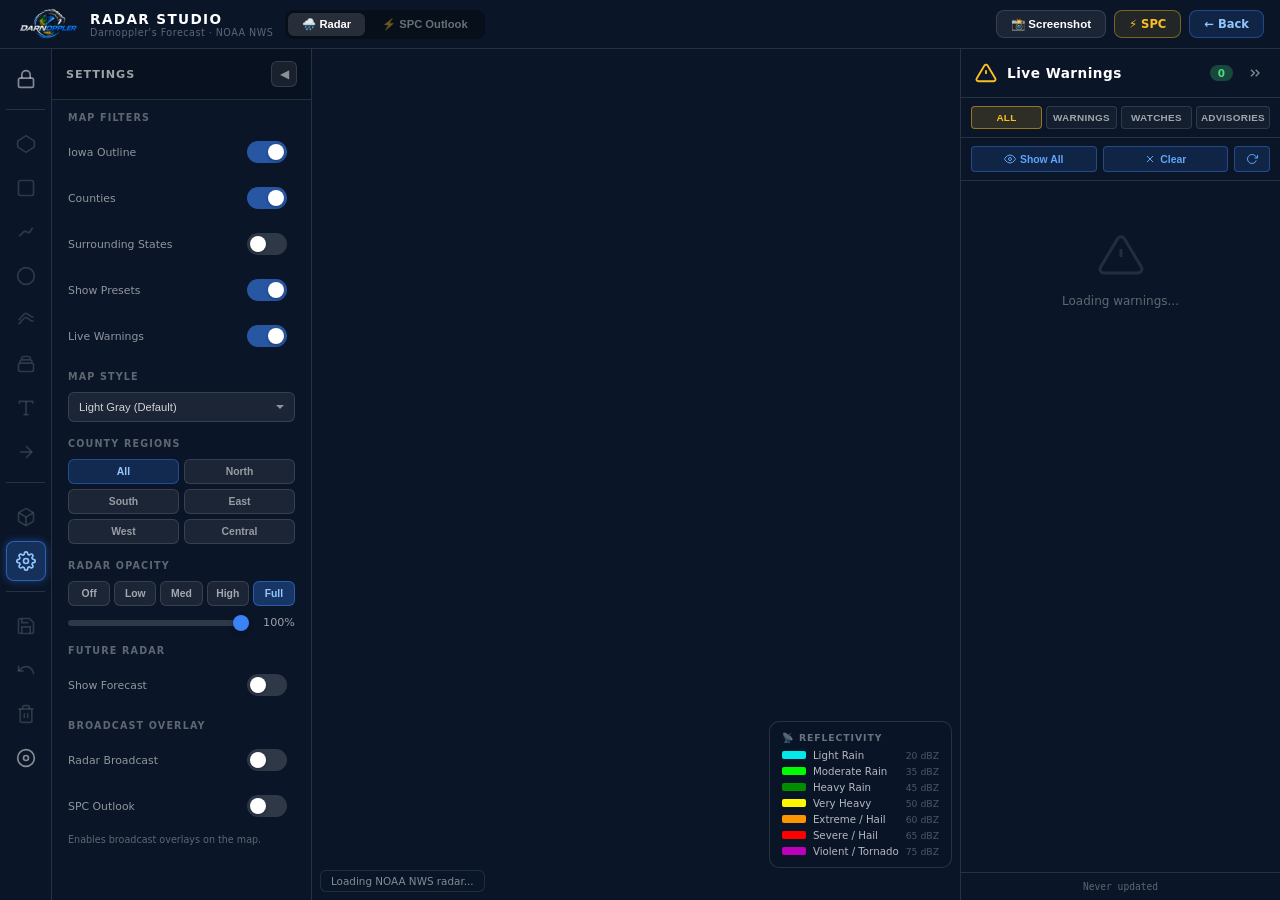
==== radar.html @ 6fb52f31 "Add severity preset" ====
<!DOCTYPE html>
<html lang="en">
<head>
  <meta charset="UTF-8">
  <meta name="viewport" content="width=device-width, initial-scale=1.0, maximum-scale=1.0, user-scalable=no, viewport-fit=cover">
  <meta name="mobile-web-app-capable" content="yes">
  <meta name="apple-mobile-web-app-capable" content="yes">
  <meta name="apple-mobile-web-app-status-bar-style" content="black-translucent">
  <title>Darnoppler Radar Studio</title>
  <link rel="icon" type="image/x-icon" href="img/darnoppler_radar.png">
  <link rel="preconnect" href="https://fonts.googleapis.com">
  <link rel="preconnect" href="https://fonts.gstatic.com" crossorigin>
  <link href="https://fonts.googleapis.com/css2?family=Bebas+Neue&display=swap" rel="stylesheet">
  <link rel="stylesheet" href="https://unpkg.com/leaflet@1.9.4/dist/leaflet.css">
  <link rel="stylesheet" href="https://cdnjs.cloudflare.com/ajax/libs/leaflet.draw/1.0.4/leaflet.draw.css">

  <!-- ANALYTICS: Add Google Analytics or Plausible script here -->

  <style>
    *, *::before, *::after { margin: 0; padding: 0; box-sizing: border-box; }

    :root {
      --white:        #ffffff;
      --navy:         #0a1628;
      --panel-bg:     rgba(10, 22, 40, 0.95);
      --glass:        rgba(255, 255, 255, 0.07);
      --glass-border: rgba(255, 255, 255, 0.12);
      --blue:         #3b82f6;
      --sidebar-w:    220px;
    }

    body {
      font-family: system-ui, -apple-system, sans-serif;
      background: #0a1628;
      color: var(--white);
      height: 100vh;
      display: flex;
      flex-direction: column;
      overflow: hidden;
    }

    /* ── TOP BAR ──────────────────────────────────────────────────── */
    .topbar {
      display: flex;
      align-items: center;
      justify-content: space-between;
      padding: 8px 16px;
      background: var(--panel-bg);
      border-bottom: 1px solid var(--glass-border);
      flex-shrink: 0;
      gap: 12px;
      z-index: 200;
    }

    .topbar-brand { display: flex; align-items: center; gap: 10px; }
    .topbar-brand img { height: 32px; width: auto; border-radius: 4px; }
    .topbar-title { font-size: 0.85rem; font-weight: 700; letter-spacing: 0.1em; text-transform: uppercase; }
    .topbar-subtitle { font-size: 0.6rem; color: rgba(255,255,255,0.35); letter-spacing: 0.05em; }

    .topbar-actions { display: flex; align-items: center; gap: 8px; }

    .topbar-btn {
      padding: 6px 14px; border-radius: 8px;
      border: 1px solid var(--glass-border);
      background: var(--glass); color: var(--white);
      font-size: 0.72rem; font-weight: 600;
      cursor: pointer; transition: background 0.2s;
      text-decoration: none; white-space: nowrap;
    }
    .topbar-btn:hover { background: rgba(255,255,255,0.14); }
    .topbar-btn.amber {
      border-color: rgba(251,191,36,0.4);
      background: rgba(251,191,36,0.1);
      color: #fbbf24;
    }
    .topbar-btn.amber:hover { background: rgba(251,191,36,0.2); }
    .topbar-btn.blue {
      border-color: rgba(59,130,246,0.4);
      background: rgba(59,130,246,0.15);
      color: #93c5fd;
    }
    .topbar-btn.blue:hover { background: rgba(59,130,246,0.25); }
    .topbar-btn.danger {
      border-color: rgba(239,68,68,0.4);
      color: #fca5a5;
    }
    .topbar-btn.danger:hover { background: rgba(239,68,68,0.15); }

    /* View tabs: Radar / SPC */
    .view-tabs {
      display: flex; gap: 3px;
      background: rgba(0,0,0,0.3);
      border-radius: 8px; padding: 3px;
    }
    .view-tab {
      padding: 5px 14px; border-radius: 6px; border: none;
      background: transparent; color: rgba(255,255,255,0.4);
      font-size: 0.7rem; font-weight: 600; cursor: pointer;
      transition: background 0.15s, color 0.15s; white-space: nowrap;
    }
    .view-tab:hover  { color: rgba(255,255,255,0.75); }
    .view-tab.active { background: rgba(255,255,255,0.13); color: #fff; }

    /* Edit mode toggle */
    .edit-toggle {
      display: flex; align-items: center; gap: 8px;
      padding: 6px 14px; border-radius: 8px;
      border: 1px solid rgba(255,255,255,0.15);
      background: rgba(255,255,255,0.06);
      cursor: pointer; transition: all 0.2s;
      font-size: 0.72rem; font-weight: 700;
      color: rgba(255,255,255,0.5);
      user-select: none;
    }
    .edit-toggle:hover { background: rgba(255,255,255,0.12); }
    .edit-toggle.active {
      background: rgba(59,130,246,0.2);
      border-color: rgba(59,130,246,0.5);
      color: #93c5fd;
    }
    .edit-toggle .lock-icon { font-size: 0.85rem; }

    /* ── MAIN LAYOUT ──────────────────────────────────────────────── */
    .studio-body {
      display: flex;
      flex: 1;
      overflow: hidden;
      position: relative;
    }

    /* Sidebar toggle button - floats on map when sidebar is collapsed */
    .sidebar-toggle {
      position: absolute;
      top: 8px;
      left: 60px;
      z-index: 600;
      width: 40px;
      height: 40px;
      border-radius: 8px;
      border: 1px solid var(--glass-border);
      background: var(--panel-bg);
      color: rgba(255,255,255,0.7);
      font-size: 1.1rem;
      cursor: pointer;
      display: flex;
      align-items: center;
      justify-content: center;
      transition: all 0.2s;
      box-shadow: 0 2px 8px rgba(0,0,0,0.3);
    }
    .sidebar-toggle:hover {
      background: rgba(59,130,246,0.2);
      color: #fff;
    }
    .sidebar-toggle.hidden { display: none; }

    /* ── LEFT SIDEBAR - PHOTOSHOP STYLE ─────────────────────────── */
    .sidebar {
      display: flex;
      flex-shrink: 0;
      z-index: 100;
      transition: all 0.3s ease;
    }

    .sidebar.collapsed .icon-strip {
      margin-left: 0;
    }

    .sidebar.collapsed .panel-expanded {
      width: 0;
      opacity: 0;
      overflow: hidden;
      padding: 0;
      border: none;
    }

    /* Icon Strip - Always visible vertical toolbar */
    .icon-strip {
      width: 52px;
      background: var(--panel-bg);
      border-right: 1px solid var(--glass-border);
      display: flex;
      flex-direction: column;
      padding: 8px 6px;
      gap: 4px;
      overflow-y: auto;
      overflow-x: visible;
    }

    .icon-strip-section {
      display: flex;
      flex-direction: column;
      gap: 4px;
      padding-bottom: 10px;
      margin-bottom: 10px;
      border-bottom: 1px solid var(--glass-border);
    }

    .icon-strip-section:last-child {
      border-bottom: none;
      margin-bottom: 0;
      padding-bottom: 0;
    }

    .icon-strip-section:first-child {
      padding-top: 2px;
    }

    .tool-icon-btn {
      width: 40px;
      height: 40px;
      border-radius: 8px;
      border: 1px solid transparent;
      background: transparent;
      color: rgba(255,255,255,0.5);
      cursor: pointer;
      display: flex;
      align-items: center;
      justify-content: center;
      transition: all 0.15s;
      position: relative;
    }

    .tool-icon-btn svg {
      width: 20px;
      height: 20px;
      stroke: currentColor;
      stroke-width: 2;
      fill: none;
    }

    .tool-icon-btn:hover {
      background: rgba(255,255,255,0.08);
      color: rgba(255,255,255,0.8);
    }

    .tool-icon-btn.active {
      background: rgba(59,130,246,0.25);
      border-color: rgba(59,130,246,0.6);
      color: #93c5fd;
      box-shadow: 0 0 8px rgba(59,130,246,0.4);
    }

    .tool-icon-btn.edit-mode-btn.active {
      background: rgba(34,197,94,0.25);
      border-color: rgba(34,197,94,0.6);
      color: #86efac;
      box-shadow: 0 0 8px rgba(34,197,94,0.4);
    }

    /* Tool active pulse animation */
    .tool-icon-btn.tool-active {
      animation: toolPulse 1.5s ease-in-out infinite;
    }

    @keyframes toolPulse {
      0%, 100% { box-shadow: 0 0 8px rgba(59,130,246,0.4); }
      50% { box-shadow: 0 0 14px rgba(59,130,246,0.6); }
    }

    .tool-icon-btn.danger:hover {
      background: rgba(239,68,68,0.15);
      color: #fca5a5;
    }

    .tool-icon-btn[disabled] {
      opacity: 0.3;
      cursor: not-allowed;
    }

    /* Tooltip for icon buttons */
    .tool-icon-btn {
      position: relative;
    }
    
    .tool-icon-btn::after {
      content: attr(data-tooltip);
      position: absolute;
      left: calc(100% + 12px);
      top: 50%;
      transform: translateY(-50%);
      background: rgba(0,0,0,0.95);
      color: #fff;
      padding: 8px 12px;
      border-radius: 6px;
      font-size: 0.72rem;
      font-weight: 600;
      white-space: nowrap;
      opacity: 0;
      visibility: hidden;
      pointer-events: none;
      transition: opacity 0.15s, visibility 0.15s;
      z-index: 9999;
      box-shadow: 0 4px 12px rgba(0,0,0,0.4);
    }

    .tool-icon-btn:hover::after {
      opacity: 1;
      visibility: visible;
    }
    
    /* Hide tooltip when panel is expanded (text is visible in panel title) */
    .sidebar:not(.collapsed) .tool-icon-btn::after {
      display: none;
    }

    /* Expanded Panel - Context-sensitive */
    .panel-expanded {
      width: 260px;
      background: var(--panel-bg);
      border-right: 1px solid var(--glass-border);
      display: flex;
      flex-direction: column;
      overflow-y: auto;
      overflow-x: visible;
      transition: width 0.3s ease, opacity 0.2s;
    }

    .panel-header {
      display: flex;
      align-items: center;
      justify-content: space-between;
      padding: 12px 14px;
      border-bottom: 1px solid var(--glass-border);
      background: rgba(0,0,0,0.2);
    }

    .panel-title {
      font-size: 0.7rem;
      font-weight: 700;
      letter-spacing: 0.08em;
      text-transform: uppercase;
      color: rgba(255,255,255,0.6);
    }

    .panel-collapse-btn {
      width: 26px;
      height: 26px;
      border-radius: 6px;
      border: 1px solid var(--glass-border);
      background: var(--glass);
      color: rgba(255,255,255,0.5);
      font-size: 0.75rem;
      cursor: pointer;
      display: flex;
      align-items: center;
      justify-content: center;
      transition: all 0.15s;
    }

    .panel-collapse-btn:hover {
      background: rgba(255,255,255,0.12);
      color: #fff;
    }

    .panel-content {
      flex: 1;
      overflow-y: auto;
      overflow-x: visible;
      padding: 12px 16px;
    }

    .panel-section {
      margin-bottom: 16px;
    }

    .panel-section:last-child {
      margin-bottom: 0;
    }

    .panel-section-title {
      font-size: 0.6rem;
      font-weight: 700;
      letter-spacing: 0.12em;
      text-transform: uppercase;
      color: rgba(255,255,255,0.35);
      margin-bottom: 10px;
    }

    /* Panel views - show/hide based on active tool */
    .panel-view {
      display: none;
    }

    .panel-view.active {
      display: block;
    }

    /* Filter toggles in panel */
    .filter-row {
      display: flex;
      justify-content: space-between;
      align-items: center;
      padding: 8px 8px 8px 0;
      gap: 16px;
    }

    .filter-label {
      font-size: 0.72rem;
      color: rgba(255,255,255,0.7);
      flex: 1;
    }

    /* Toggle switch */
    .toggle-switch {
      position: relative;
      width: 40px;
      height: 22px;
      cursor: pointer;
      flex-shrink: 0;
    }

    .toggle-switch input { display: none; }

    .toggle-track {
      position: absolute;
      inset: 0;
      background: rgba(255,255,255,0.15);
      border-radius: 11px;
      transition: background 0.2s;
      overflow: hidden;
    }

    .toggle-switch input:checked + .toggle-track {
      background: rgba(59,130,246,0.6);
    }

    .toggle-thumb {
      position: absolute;
      top: 3px;
      left: 3px;
      width: 16px;
      height: 16px;
      background: #fff;
      border-radius: 50%;
      transition: transform 0.2s;
      box-shadow: 0 1px 3px rgba(0,0,0,0.3);
    }

    .toggle-switch input:checked ~ .toggle-thumb {
      transform: translateX(18px);
    }

    /* Risk color palette */
    .risk-palette {
      display: flex;
      flex-wrap: wrap;
      gap: 6px;
    }

    .risk-btn {
      flex: 1 1 calc(50% - 3px);
      min-width: 80px;
      padding: 8px 6px;
      border-radius: 6px;
      border: 2px solid transparent;
      font-size: 0.65rem;
      font-weight: 700;
      cursor: pointer;
      transition: all 0.15s;
    }

    .risk-btn:hover {
      transform: scale(1.02);
    }

    .risk-btn.active {
      border-color: #fff;
      box-shadow: 0 0 12px rgba(255,255,255,0.3);
    }

    /* Draw tool buttons in panel */
    .panel-tool-btn {
      width: 100%;
      padding: 10px 12px;
      border-radius: 8px;
      border: 1px solid var(--glass-border);
      background: var(--glass);
      color: rgba(255,255,255,0.7);
      font-size: 0.72rem;
      font-weight: 600;
      cursor: pointer;
      transition: all 0.15s;
      display: flex;
      align-items: center;
      gap: 8px;
      margin-bottom: 6px;
    }

    .panel-tool-btn:hover {
      background: rgba(255,255,255,0.12);
      color: #fff;
    }

    .panel-tool-btn.active {
      background: rgba(59,130,246,0.2);
      border-color: rgba(59,130,246,0.5);
      color: #93c5fd;
    }

    .panel-tool-btn svg {
      width: 16px;
      height: 16px;
      stroke: currentColor;
      stroke-width: 2;
      fill: none;
    }

    /* Unified Color Palette */
    .color-palette-unified {
      display: flex;
      flex-direction: column;
      gap: 8px;
    }

    .palette-row {
      display: flex;
      align-items: center;
      gap: 8px;
    }

    .palette-row-label {
      font-size: 0.62rem;
      font-weight: 600;
      color: rgba(255,255,255,0.4);
      width: 42px;
      flex-shrink: 0;
    }

    .palette-colors {
      display: flex;
      gap: 4px;
      flex-wrap: wrap;
    }

    .color-swatch {
      width: 24px;
      height: 24px;
      border-radius: 50%;
      border: 2px solid transparent;
      cursor: pointer;
      transition: all 0.15s;
    }

    .color-swatch:hover {
      transform: scale(1.15);
      border-color: rgba(255,255,255,0.5);
    }

    .color-swatch.active {
      border-color: #fff;
      box-shadow: 0 0 8px rgba(255,255,255,0.4);
    }

    .custom-picker-row {
      align-items: center;
    }

    .custom-color-input {
      width: 32px;
      height: 24px;
      border: none;
      border-radius: 4px;
      cursor: pointer;
      background: transparent;
    }

    .custom-color-input::-webkit-color-swatch-wrapper {
      padding: 0;
    }

    .custom-color-input::-webkit-color-swatch {
      border: 1px solid rgba(255,255,255,0.3);
      border-radius: 4px;
    }

    .active-color-swatch {
      width: 28px;
      height: 24px;
      border-radius: 4px;
      border: 2px solid #fff;
      box-shadow: 0 0 8px rgba(255,255,255,0.3);
    }

    .active-color-label {
      font-size: 0.65rem;
      font-family: monospace;
      color: rgba(255,255,255,0.6);
    }

    /* Tool-specific color palette (same style but in tool panels) */
    .tool-color-palette {
      display: flex;
      flex-direction: column;
      gap: 6px;
    }

    .tool-color-palette .palette-row {
      display: flex;
      align-items: center;
      gap: 6px;
    }

    .tool-color-palette .palette-row-label {
      font-size: 0.58rem;
      width: 38px;
    }

    .tool-color-palette .color-swatch {
      width: 20px;
      height: 20px;
      border-radius: 50%;
    }

    .tool-custom-picker {
      width: 28px;
      height: 20px;
      border: none;
      border-radius: 4px;
      cursor: pointer;
      background: transparent;
    }

    .tool-custom-picker::-webkit-color-swatch-wrapper {
      padding: 0;
    }

    .tool-custom-picker::-webkit-color-swatch {
      border: 1px solid rgba(255,255,255,0.3);
      border-radius: 4px;
    }

    .tool-active-color {
      width: 20px;
      height: 20px;
      border-radius: 50%;
      border: 2px solid #fff;
      box-shadow: 0 0 6px rgba(255,255,255,0.3);
    }

    .tool-color-label {
      font-size: 0.6rem;
      font-family: monospace;
      color: rgba(255,255,255,0.5);
    }

    /* Freehand Options */
    .freehand-options {
      display: flex;
      flex-direction: column;
      gap: 10px;
    }

    .freehand-opacity-select,
    .freehand-stroke-select {
      flex: 1;
      padding: 6px 10px;
      border-radius: 6px;
      border: 1px solid var(--glass-border);
      background: var(--glass);
      color: #fff;
      font-size: 0.72rem;
      cursor: pointer;
    }

    .freehand-opacity-select option,
    .freehand-stroke-select option {
      background: #1a2840;
      color: #fff;
    }

    /* Preset list in panel */
    .preset-list {
      display: flex;
      flex-direction: column;
      gap: 6px;
      margin-top: 10px;
    }

    .preset-list-item {
      display: flex;
      align-items: center;
      justify-content: space-between;
      padding: 8px 10px;
      background: var(--glass);
      border: 1px solid var(--glass-border);
      border-radius: 6px;
      font-size: 0.7rem;
      color: rgba(255,255,255,0.7);
      cursor: pointer;
      transition: all 0.15s;
    }

    .preset-list-item:hover {
      background: rgba(255,255,255,0.1);
      color: #fff;
    }

    .preset-list-item .preset-delete {
      width: 20px;
      height: 20px;
      border-radius: 4px;
      border: none;
      background: transparent;
      color: rgba(255,255,255,0.4);
      cursor: pointer;
      display: flex;
      align-items: center;
      justify-content: center;
      transition: all 0.15s;
    }

    .preset-list-item .preset-delete:hover {
      background: rgba(239,68,68,0.2);
      color: #fca5a5;
    }

    /* Opacity presets and slider */
    .opacity-presets {
      display: flex;
      gap: 4px;
      margin-bottom: 10px;
    }

    .opacity-preset-btn {
      flex: 1;
      padding: 6px 4px;
      border: 1px solid var(--glass-border);
      border-radius: 6px;
      background: var(--glass);
      color: rgba(255,255,255,0.6);
      font-size: 0.65rem;
      font-weight: 600;
      cursor: pointer;
      transition: all 0.15s;
    }

    .opacity-preset-btn:hover {
      background: rgba(255,255,255,0.12);
      color: #fff;
    }

    .opacity-preset-btn.active {
      background: rgba(59,130,246,0.3);
      border-color: rgba(59,130,246,0.5);
      color: #93c5fd;
    }

    .opacity-slider-row {
      display: flex;
      align-items: center;
      gap: 10px;
    }

    .opacity-slider {
      flex: 1;
      appearance: none;
      height: 6px;
      background: rgba(255,255,255,0.15);
      border-radius: 3px;
      outline: none;
    }

    .opacity-slider::-webkit-slider-thumb {
      -webkit-appearance: none;
      width: 16px;
      height: 16px;
      background: #3b82f6;
      border-radius: 50%;
      cursor: pointer;
      box-shadow: 0 2px 6px rgba(0,0,0,0.3);
    }

    .opacity-slider::-moz-range-thumb {
      width: 16px;
      height: 16px;
      background: #3b82f6;
      border-radius: 50%;
      cursor: pointer;
      border: none;
      box-shadow: 0 2px 6px rgba(0,0,0,0.3);
    }

    .opacity-value {
      font-size: 0.7rem;
      color: rgba(255,255,255,0.6);
      min-width: 36px;
      text-align: right;
    }

     /* ── FUTURE RADAR ─────────────────────────────────────── */
    .future-radar-info {
      padding: 8px 10px;
      background: rgba(59,130,246,0.08);
      border: 1px solid rgba(59,130,246,0.2);
      border-radius: 6px;
      margin-bottom: 10px;
    }
 
    .forecast-time {
      font-size: 0.75rem;
      font-weight: 700;
      color: #93c5fd;
      letter-spacing: 0.02em;
    }
 
    .forecast-source {
      font-size: 0.6rem;
      color: rgba(255,255,255,0.45);
      margin-top: 2px;
      letter-spacing: 0.04em;
    }
 
    /* Control buttons row (prev, play, next, hour label) */
    .forecast-controls {
      display: flex;
      align-items: center;
      gap: 8px;
      margin-bottom: 8px;
    }
 
    .forecast-play-btn,
    .forecast-nav-btn {
      width: 30px;
      height: 30px;
      flex-shrink: 0;
      border-radius: 6px;
      border: 1px solid var(--glass-border);
      background: var(--glass);
      color: rgba(255,255,255,0.7);
      font-size: 0.7rem;
      cursor: pointer;
      transition: all 0.15s;
      display: flex;
      align-items: center;
      justify-content: center;
    }
 
    .forecast-play-btn:hover,
    .forecast-nav-btn:hover {
      background: rgba(59,130,246,0.25);
      color: #93c5fd;
    }
 
    .forecast-nav-btn {
      width: 28px;
    }
 
    .forecast-nav-btn:disabled {
      opacity: 0.3;
      cursor: not-allowed;
    }
 
    .forecast-play-btn.playing {
      background: rgba(34,197,94,0.25);
      border-color: rgba(34,197,94,0.5);
      color: #86efac;
    }
 
    .forecast-hour {
      margin-left: auto;      /* pushes to right edge of row */
      color: #93c5fd;
      font-weight: 700;
    }
 
    /* Slider block (its own row below buttons) */
    .forecast-slider-block {
      display: flex;
      flex-direction: column;
      gap: 2px;
      padding: 0 4px;
      margin-bottom: 10px;
    }
 
    .forecast-slider-track {
      position: relative;
    }
 
    .forecast-slider {
      width: 100%;
      appearance: none;
      height: 6px;
      background: rgba(255,255,255,0.15);
      border-radius: 3px;
      outline: none;
      margin: 0;
      position: relative;
      z-index: 2;
    }
 
    .forecast-slider::-webkit-slider-thumb {
      -webkit-appearance: none;
      width: 16px;
      height: 16px;
      background: #3b82f6;
      border-radius: 50%;
      cursor: pointer;
      box-shadow: 0 2px 6px rgba(0,0,0,0.3);
    }
 
    .forecast-slider::-moz-range-thumb {
      width: 16px;
      height: 16px;
      background: #3b82f6;
      border-radius: 50%;
      cursor: pointer;
      border: none;
      box-shadow: 0 2px 6px rgba(0,0,0,0.3);
    }
 
    /* Tick line — positioned absolutely over the slider track */
    .forecast-tick-line {
      position: absolute;
      top: 0;
      left: 8px;            /* match the slider thumb half-width */
      right: 8px;
      height: 6px;
      pointer-events: none;
      z-index: 1;
    }
 
    .forecast-tick {
      position: absolute;
      top: -2px;
      width: 1px;
      height: 10px;
      background: rgba(255,255,255,0.3);
    }
 
    /* Make every third tick a bit taller/brighter */
    .forecast-tick.major {
      top: -3px;
      height: 12px;
      background: rgba(255,255,255,0.55);
    }
 
    /* Tick label row (Now, +6h, +12h, +18h below slider) */
    .forecast-tick-labels {
      display: flex;
      justify-content: space-between;
      padding: 0 4px;
      font-size: 0.55rem;
      color: rgba(255,255,255,0.4);
      letter-spacing: 0.02em;
      user-select: none;
      pointer-events: none;
    }
 
    /* Status badge (fresh / stale indicator) */
    .forecast-status-badge {
      display: inline-block;
      margin-left: 6px;
      padding: 1px 6px;
      border-radius: 8px;
      font-size: 0.55rem;
      font-weight: 700;
      letter-spacing: 0.04em;
      text-transform: uppercase;
    }
 
    .forecast-status-badge.fresh {
      background: rgba(34,197,94,0.2);
      color: #86efac;
    }
 
    .forecast-status-badge.stale {
      background: rgba(251,191,36,0.2);
      color: #fcd34d;
    }
 
    .forecast-status-badge.very-stale {
      background: rgba(239,68,68,0.2);
      color: #fca5a5;
    }
 
    /* Loading indicator */
    .forecast-loading {
      display: flex;
      align-items: center;
      gap: 6px;
      padding: 6px 8px;
      margin-top: 8px;
      background: rgba(59,130,246,0.08);
      border-radius: 4px;
      font-size: 0.65rem;
      color: rgba(255,255,255,0.6);
    }
 
    .forecast-loading-dot {
      width: 6px;
      height: 6px;
      border-radius: 50%;
      background: #3b82f6;
      animation: pulseDot 1.2s ease-in-out infinite;
    }
 
    @keyframes pulseDot {
      0%, 100% { opacity: 0.3; transform: scale(0.8); }
      50%      { opacity: 1;   transform: scale(1.2); }
    }
 
    /* Error state */
    .forecast-error {
      display: flex;
      align-items: center;
      justify-content: space-between;
      gap: 8px;
      padding: 8px 10px;
      margin-top: 8px;
      background: rgba(239,68,68,0.08);
      border: 1px solid rgba(239,68,68,0.3);
      border-radius: 6px;
      font-size: 0.7rem;
      color: #fca5a5;
    }
 
    .forecast-retry-btn {
      padding: 4px 10px;
      border: 1px solid rgba(239,68,68,0.4);
      border-radius: 4px;
      background: rgba(239,68,68,0.15);
      color: #fca5a5;
      font-size: 0.65rem;
      font-weight: 600;
      cursor: pointer;
    }
 
    .forecast-retry-btn:hover {
      background: rgba(239,68,68,0.3);
      color: #fff;
    }
 
    /* Smooth opacity transition when toggling radar modes */
    .leaflet-tile-pane .leaflet-layer {
      transition: opacity 0.25s ease;
    }

    /* ── FUTURE RADAR HIDDEN OVERRIDE ─────────────────────── */
    /* The native [hidden] attribute is overridden by our display:flex 
       and display:block rules above, so we force it back here. */
    .forecast-controls[hidden],
    .forecast-slider-block[hidden],
    .forecast-loading[hidden],
    .forecast-error[hidden],
    .future-radar-info[hidden],
    .forecast-status-badge[hidden] {
      display: none !important;
    }

    /* ── BROADCAST OVERLAY FRAMES ─────────────────────────────────────── */
    .broadcast-overlay-frame {
      position: absolute;
      top: 0;
      right: 0;
      bottom: 0;
      left: 0;
      pointer-events: none;
      z-index: 1000;
      display: none;
      flex-direction: column;
    }

    .broadcast-overlay-frame.active {
      display: flex;
    }

    /* Presets should appear ABOVE broadcast overlay */
    .studio-presets-container {
      z-index: 1050 !important;
    }

    /* ── RADAR OVERLAY ─────────────────────────────────────────────────── */
    .radar-overlay-header {
      display: flex;
      flex-direction: column;
      align-items: center;
      padding: 12px 20px 8px;
      background: linear-gradient(180deg, rgba(0,0,0,0.85) 0%, rgba(0,0,0,0.6) 70%, transparent 100%);
    }

    .radar-overlay-logo {
      position: absolute;
      top: 10px;
      left: 16px;
      height: 70px;
      width: auto;
    }

    .radar-overlay-title {
      font-family: 'Bebas Neue', sans-serif;
      font-size: 3.2rem;
      font-weight: 400;
      letter-spacing: 0.06em;
      color: #fff;
      text-shadow: 
        0 0 20px rgba(255,255,255,0.3),
        0 4px 8px rgba(0,0,0,0.8),
        2px 2px 0 rgba(0,0,0,0.5);
      line-height: 1;
      margin-bottom: 2px;
    }

    .radar-overlay-subtitle {
      font-family: system-ui, sans-serif;
      font-size: 0.9rem;
      font-weight: 600;
      letter-spacing: 0.15em;
      color: #fff;
      background: linear-gradient(90deg, #c41e3a 0%, #8b0000 100%);
      padding: 4px 24px;
      border-radius: 2px;
      text-shadow: 0 1px 2px rgba(0,0,0,0.5);
    }

    .radar-overlay-footer {
      margin-top: auto;
      background: linear-gradient(0deg, rgba(0,0,0,0.9) 0%, rgba(0,0,0,0.7) 80%, transparent 100%);
      padding: 8px 0 0;
    }

    .radar-intensity-bar {
      display: flex;
      align-items: stretch;
      height: 50px;
    }

    .radar-intensity-label {
      display: flex;
      align-items: center;
      padding: 0 20px;
      background: rgba(30,30,30,0.95);
      font-family: 'Bebas Neue', sans-serif;
      font-size: 1.3rem;
      letter-spacing: 0.08em;
      color: #fff;
    }

    .radar-intensity-gradient {
      flex: 1;
      display: flex;
    }

    .radar-intensity-segment {
      flex: 1;
      display: flex;
      align-items: center;
      justify-content: center;
      font-size: 0.85rem;
      font-weight: 700;
      letter-spacing: 0.05em;
      color: #fff;
      text-shadow: 0 1px 3px rgba(0,0,0,0.7);
    }

    /* ── SPC OUTLOOK OVERLAY ───────────────────────────────────────────── */
    .spc-overlay-header {
      display: flex;
      flex-direction: column;
      align-items: center;
      padding: 16px 20px 12px;
      background: linear-gradient(180deg, rgba(20,10,40,0.9) 0%, rgba(20,10,40,0.6) 70%, transparent 100%);
    }

    .spc-overlay-title {
      font-family: 'Bebas Neue', sans-serif;
      font-size: 2.8rem;
      font-weight: 400;
      letter-spacing: 0.04em;
      line-height: 1;
      text-align: center;
      background: linear-gradient(180deg, #ff9500 0%, #ff6b00 50%, #cc4400 100%);
      -webkit-background-clip: text;
      -webkit-text-fill-color: transparent;
      background-clip: text;
      filter: drop-shadow(0 3px 6px rgba(0,0,0,0.6));
    }

    .spc-overlay-title-line2 {
      font-family: 'Bebas Neue', sans-serif;
      font-size: 3.5rem;
      font-weight: 400;
      letter-spacing: 0.02em;
      line-height: 0.95;
      text-align: center;
      background: linear-gradient(180deg, #ffcc00 0%, #ff9900 100%);
      -webkit-background-clip: text;
      -webkit-text-fill-color: transparent;
      background-clip: text;
      filter: drop-shadow(0 4px 8px rgba(0,0,0,0.7));
    }

    .spc-overlay-title-line3 {
      font-family: 'Bebas Neue', sans-serif;
      font-size: 2.4rem;
      font-weight: 400;
      letter-spacing: 0.08em;
      color: #fff;
      text-shadow: 0 2px 6px rgba(0,0,0,0.8);
    }

    .spc-overlay-footer {
      margin-top: auto;
      background: linear-gradient(0deg, rgba(0,0,0,0.9) 0%, rgba(0,0,0,0.7) 80%, transparent 100%);
      padding: 8px 0 0;
    }

    .spc-risk-bar {
      display: flex;
      align-items: stretch;
      height: 50px;
    }

    .spc-risk-label {
      display: flex;
      align-items: center;
      padding: 0 24px;
      background: #1a5fb4;
      font-family: 'Bebas Neue', sans-serif;
      font-size: 1.4rem;
      letter-spacing: 0.08em;
      color: #fff;
    }

    .spc-risk-segment {
      flex: 1;
      display: flex;
      align-items: center;
      justify-content: center;
      font-size: 0.95rem;
      font-weight: 700;
      letter-spacing: 0.03em;
      color: #fff;
      text-shadow: 0 1px 3px rgba(0,0,0,0.5);
    }

    .spc-risk-segment.marginal { background: #4daf4d; }
    .spc-risk-segment.slight { background: #f0f04d; color: #333; text-shadow: none; }
    .spc-risk-segment.enhanced { background: #e8a032; }
    .spc-risk-segment.moderate { background: #e84040; }
    .spc-risk-segment.high { background: #ff40ff; }

    /* ── RIGHT-CLICK CONTEXT MENU ──────────────────────────────────────── */
    .preset-context-menu {
      position: fixed;
      background: rgba(10,22,40,0.98);
      border: 1px solid var(--glass-border);
      border-radius: 8px;
      padding: 4px 0;
      min-width: 120px;
      box-shadow: 0 8px 24px rgba(0,0,0,0.4);
      z-index: 10000;
      display: none;
    }

    .preset-context-menu.active {
      display: block;
    }

    .preset-context-item {
      display: flex;
      align-items: center;
      gap: 10px;
      padding: 10px 14px;
      font-size: 0.75rem;
      color: rgba(255,255,255,0.8);
      cursor: pointer;
      transition: background 0.15s;
    }

    .preset-context-item:hover {
      background: rgba(59,130,246,0.2);
      color: #fff;
    }

    .preset-context-item.danger:hover {
      background: rgba(239,68,68,0.2);
      color: #fca5a5;
    }

    .preset-context-item svg {
      width: 14px;
      height: 14px;
      stroke: currentColor;
      stroke-width: 2;
      fill: none;
    }

    .spc-risk-legend-bar {
      display: flex;
      gap: 8px;
    }

    .risk-chip {
      padding: 4px 10px;
      border-radius: 4px;
      font-size: 0.65rem;
      font-weight: 700;
      color: #fff;
      text-shadow: 0 1px 2px rgba(0,0,0,0.3);
    }

    /* Add preset buttons grid */
    .add-preset-grid {
      display: grid;
      grid-template-columns: 1fr 1fr;
      gap: 6px;
    }

    .add-preset-btn {
      display: flex;
      flex-direction: column;
      align-items: center;
      justify-content: center;
      padding: 12px 8px;
      background: var(--glass);
      border: 1px solid var(--glass-border);
      border-radius: 8px;
      color: rgba(255,255,255,0.6);
      cursor: pointer;
      transition: all 0.15s;
    }

    .add-preset-btn:hover {
      background: rgba(59,130,246,0.15);
      border-color: rgba(59,130,246,0.4);
      color: #93c5fd;
    }

    .add-preset-btn svg {
      width: 24px;
      height: 24px;
      margin-bottom: 6px;
      stroke: currentColor;
      stroke-width: 1.5;
      fill: none;
    }

    .add-preset-btn span {
      font-size: 0.6rem;
      font-weight: 600;
    }

    /* Arrow presets grid */
    .arrow-preset-grid {
      display: grid;
      grid-template-columns: repeat(4, 1fr);
      gap: 6px;
    }

    .arrow-preset-btn {
      width: 100%;
      aspect-ratio: 1;
      border-radius: 6px;
      border: 1px solid var(--glass-border);
      background: var(--glass);
      color: rgba(255,255,255,0.6);
      cursor: pointer;
      display: flex;
      align-items: center;
      justify-content: center;
      transition: all 0.15s;
    }

    .arrow-preset-btn:hover {
      background: rgba(59,130,246,0.15);
      border-color: rgba(59,130,246,0.4);
      color: #fff;
    }

    .arrow-preset-btn svg {
      width: 20px;
      height: 20px;
      stroke: currentColor;
      stroke-width: 2.5;
      fill: none;
    }

    /* County groups */
    .county-groups {
      display: grid;
      grid-template-columns: 1fr 1fr;
      gap: 4px;
      margin-top: 10px;
    }

    .county-group-btn {
      padding: 6px 8px;
      border-radius: 6px;
      border: 1px solid var(--glass-border);
      background: var(--glass);
      color: rgba(255,255,255,0.5);
      font-size: 0.65rem;
      font-weight: 600;
      cursor: pointer;
      transition: all 0.15s;
    }

    .county-group-btn:hover {
      background: rgba(255,255,255,0.1);
      color: rgba(255,255,255,0.8);
    }

    .county-group-btn.active {
      background: rgba(59,130,246,0.2);
      border-color: rgba(59,130,246,0.5);
      color: #93c5fd;
    }

    /* Map style dropdown */
    .map-layer-select {
      width: 100%;
      padding: 8px 10px;
      border-radius: 6px;
      border: 1px solid var(--glass-border);
      background: var(--glass);
      color: rgba(255,255,255,0.8);
      font-size: 0.72rem;
      font-weight: 500;
      cursor: pointer;
      outline: none;
      appearance: none;
      background-image: url("data:image/svg+xml,%3Csvg xmlns='http://www.w3.org/2000/svg' width='12' height='12' viewBox='0 0 24 24' fill='none' stroke='rgba(255,255,255,0.5)' stroke-width='2'%3E%3Cpath d='M6 9l6 6 6-6'/%3E%3C/svg%3E");
      background-repeat: no-repeat;
      background-position: right 10px center;
    }

    .map-layer-select option {
      background: #1a2744;
      color: #fff;
    }

    /* Responsive: collapse expanded panel on narrow screens */
    /* ══════════════════════════════════════════════════════════════
       RESPONSIVE - iPad + Mobile
       ══════════════════════════════════════════════════════════════ */

    /* Tablet & small desktop: sidebars overlay the map */
    @media (max-width: 1100px) {
      .sidebar {
        position: absolute;
        left: 0;
        top: 0;
        bottom: 0;
        z-index: 400;
        box-shadow: 4px 0 12px rgba(0,0,0,0.35);
      }
      .sidebar.collapsed {
        transform: translateX(-100%);
      }
      .sidebar.collapsed .icon-strip {
        display: flex; /* keep icon strip in DOM so toggle works */
      }
      /* Warnings sidebar slides in from right */
      .warnings-sidebar {
        position: absolute;
        right: 0;
        top: 0;
        bottom: 0;
        z-index: 400;
        box-shadow: -4px 0 12px rgba(0,0,0,0.35);
      }
      .warnings-sidebar.collapsed {
        transform: translateX(100%);
      }
      /* Map takes full width */
      .map-area {
        width: 100%;
      }
      /* Make the sidebar-toggle button more prominent */
      .sidebar-toggle {
        left: 8px;
        top: 8px;
        width: 44px;
        height: 44px;
        font-size: 1.2rem;
      }
      /* Warnings expand button (right side) */
      .warnings-expand-btn {
        width: 48px;
        height: 48px;
      }
      /* Touch-friendly tool buttons */
      .tool-icon-btn {
        min-height: 44px;
        min-width: 44px;
      }
      /* Bigger filter buttons */
      .warnings-filter-btn, .warnings-action-btn {
        min-height: 36px;
        font-size: 0.68rem;
      }
      .warning-action-btn {
        min-height: 32px;
      }
    }

    /* Phone: single column stack, bottom sheet for warnings */
    @media (max-width: 600px) {
      .sidebar {
        width: 240px;
      }
      /* Warnings sidebar becomes a bottom sheet */
      .warnings-sidebar {
        left: 0;
        right: 0;
        bottom: 0;
        top: auto;
        width: 100%;
        max-height: 60vh;
        border-left: none;
        border-top: 1px solid var(--glass-border);
        box-shadow: 0 -4px 12px rgba(0,0,0,0.35);
        transform: translateY(0);
        transition: transform 0.25s ease;
      }
      .warnings-sidebar.collapsed {
        transform: translateY(100%);
      }
      .warnings-header {
        min-width: unset;
      }
      /* Expand button repositions to bottom-right */
      .warnings-expand-btn {
        bottom: 12px;
        top: auto;
        right: 12px;
      }
      /* SPC controls scale down */
      .spc-controls-panel {
        bottom: 130px;
        min-width: 150px;
      }
      .spc-type-btn {
        font-size: 0.55rem;
        padding: 4px 5px;
      }
      .spc-type-label {
        display: none; /* icon only on phone */
      }
      /* Legend scales down */
      .map-legend {
        font-size: 0.6rem;
        padding: 6px 8px;
        min-width: 120px;
        bottom: 8px;
      }
      /* Topbar compresses */
      .topbar {
        padding: 6px 10px;
        gap: 6px;
      }
      .topbar-title {
        font-size: 0.85rem;
      }
      .topbar-subtitle {
        display: none;
      }
      .view-tab {
        font-size: 0.7rem;
        padding: 5px 10px;
      }
    }

    /* Old mobile media query (keep compatibility) */
    @media (max-width: 700px) {
      .panel-expanded {
        /* Allow panel to slide with sidebar on mobile */
        width: 200px;
      }
    }

    /* Toast notification */
    .toast {
      position: fixed;
      top: 60px;
      left: 50%;
      transform: translateX(-50%);
      z-index: 9999;
      background: rgba(251,191,36,0.95);
      color: #1a1a1a;
      border-radius: 8px;
      padding: 10px 18px;
      font-size: 0.75rem;
      font-weight: 600;
      opacity: 0;
      transition: opacity 0.3s;
      pointer-events: none;
    }
    .toast.show { opacity: 1; }

    /* Highlight animation for risk palette */
    @keyframes pulseHighlight {
      0%, 100% { box-shadow: 0 0 0 0 rgba(251,191,36,0); }
      50% { box-shadow: 0 0 0 4px rgba(251,191,36,0.4); }
    }
    .risk-palette.highlight {
      animation: pulseHighlight 0.6s ease 2;
      border-radius: 8px;
    }

    /* Map layer dropdown */
    .map-layer-select {
      width: 100%;
      padding: 8px 10px;
      border-radius: 6px;
      border: 1px solid var(--glass-border);
      background: var(--glass);
      color: rgba(255,255,255,0.8);
      font-size: 0.7rem;
      font-weight: 500;
      cursor: pointer;
      outline: none;
      appearance: none;
      background-image: url("data:image/svg+xml,%3Csvg xmlns='http://www.w3.org/2000/svg' width='12' height='12' viewBox='0 0 12 12'%3E%3Cpath fill='%23ffffff' fill-opacity='0.5' d='M2 4l4 4 4-4z'/%3E%3C/svg%3E");
      background-repeat: no-repeat;
      background-position: right 8px center;
    }
    .map-layer-select:hover { background-color: rgba(255,255,255,0.1); }
    .map-layer-select option { background: #0a1628; color: #fff; }

    /* Risk color palette */
    .risk-palette {
      display: flex;
      flex-direction: column;
      gap: 6px;
    }

    .risk-btn {
      width: 100%;
      padding: 9px 12px;
      border-radius: 8px;
      border: 2px solid transparent;
      font-size: 0.72rem;
      font-weight: 700;
      letter-spacing: 0.06em;
      text-transform: uppercase;
      cursor: pointer;
      text-align: left;
      transition: transform 0.1s, border-color 0.15s, opacity 0.15s;
    }
    .risk-btn:hover  { transform: translateX(2px); }
    .risk-btn.active { border-color: rgba(255,255,255,0.8); }

    /* Draw tools */
    .draw-tools {
      display: flex;
      flex-direction: column;
      gap: 6px;
    }

    .draw-tool-btn {
      width: 100%;
      padding: 9px 12px;
      border-radius: 8px;
      border: 1px solid var(--glass-border);
      background: var(--glass);
      color: rgba(255,255,255,0.7);
      font-size: 0.72rem;
      font-weight: 600;
      cursor: pointer;
      text-align: left;
      transition: background 0.15s, border-color 0.15s, color 0.15s;
      display: flex;
      align-items: center;
      gap: 8px;
    }
    .draw-tool-btn:hover  { background: rgba(255,255,255,0.12); color: #fff; }
    .draw-tool-btn.active {
      background: rgba(59,130,246,0.2);
      border-color: rgba(59,130,246,0.5);
      color: #93c5fd;
    }

    /* Text tool */
    .text-tool-btn { width: 100%; padding: 9px 12px; border-radius: 8px; border: 1px solid var(--glass-border); background: var(--glass); color: rgba(255,255,255,0.7); font-size: 0.72rem; font-weight: 600; cursor: pointer; text-align: left; transition: background 0.15s, color 0.15s; display: flex; align-items: center; gap: 8px; }
    .text-tool-btn:hover  { background: rgba(255,255,255,0.12); color: #fff; }
    .text-tool-btn.active { background: rgba(59,130,246,0.2); border-color: rgba(59,130,246,0.5); color: #93c5fd; }

    /* Filter toggles */
    .filter-row {
      display: flex;
      align-items: center;
      justify-content: space-between;
      margin-bottom: 8px;
    }
    .filter-label {
      font-size: 0.68rem;
      color: rgba(255,255,255,0.55);
      font-weight: 500;
    }

    /* County group buttons */
    .county-groups {
      display: grid;
      grid-template-columns: 1fr 1fr;
      gap: 5px;
      margin-top: 6px;
    }
    .county-group-btn {
      padding: 6px 8px;
      border-radius: 6px;
      border: 1px solid var(--glass-border);
      background: var(--glass);
      color: rgba(255,255,255,0.55);
      font-size: 0.65rem;
      font-weight: 600;
      cursor: pointer;
      text-align: center;
      transition: background 0.15s, color 0.15s;
    }
    .county-group-btn:hover  { background: rgba(255,255,255,0.12); color: #fff; }
    .county-group-btn.active { background: rgba(59,130,246,0.2); border-color: rgba(59,130,246,0.4); color: #93c5fd; }

    /* ── MAP AREA ─────────────────────────────────────────────────── */
    .map-area {
      flex: 1;
      position: relative;
      overflow: hidden;
    }

    #radar-map, #spc-studio-map {
      position: absolute;
      inset: 0;
      width: 100%;
      height: 100%;
    }

    #spc-studio-map { display: none; }

    /* ── WARNINGS SIDEBAR (RIGHT) ────────────────────────────────── */
    .warnings-sidebar {
      width: 320px;
      background: var(--panel-bg);
      border-left: 1px solid var(--glass-border);
      display: flex;
      flex-direction: column;
      flex-shrink: 0;
      overflow: hidden;
      transition: width 0.25s ease, margin-right 0.25s ease;
      z-index: 150;
    }

    .warnings-sidebar.collapsed {
      width: 0;
      margin-right: 0;
      border-left: none;
    }

    .warnings-header {
      display: flex;
      align-items: center;
      gap: 10px;
      padding: 12px 14px;
      border-bottom: 1px solid var(--glass-border);
      flex-shrink: 0;
      min-width: 320px;
    }

    .warnings-header-icon {
      width: 22px;
      height: 22px;
      color: #fbbf24;
    }

    .warnings-header-title {
      font-size: 0.85rem;
      font-weight: 700;
      color: #fff;
      flex: 1;
      letter-spacing: 0.5px;
    }

    .warnings-count-badge {
      background: #ef4444;
      color: white;
      padding: 2px 8px;
      border-radius: 10px;
      font-size: 0.65rem;
      font-weight: 700;
      min-width: 20px;
      text-align: center;
    }

    .warnings-count-badge.zero {
      background: rgba(74, 222, 128, 0.25);
      color: #4ade80;
    }

    .warnings-collapse-btn {
      background: transparent;
      border: none;
      color: rgba(255,255,255,0.5);
      cursor: pointer;
      padding: 4px;
      display: flex;
      align-items: center;
      justify-content: center;
      border-radius: 4px;
      transition: all 0.15s;
    }

    .warnings-collapse-btn:hover {
      color: #fff;
      background: rgba(255,255,255,0.08);
    }

    .warnings-collapse-btn svg {
      width: 16px;
      height: 16px;
      fill: none;
      stroke: currentColor;
      stroke-width: 2;
    }

    /* Floating expand button (when sidebar collapsed) */
    .warnings-expand-btn {
      position: absolute;
      top: 12px;
      right: 12px;
      z-index: 600;
      width: 44px;
      height: 44px;
      border-radius: 8px;
      border: 1px solid rgba(251, 191, 36, 0.4);
      background: var(--panel-bg);
      color: #fbbf24;
      cursor: pointer;
      display: none;
      align-items: center;
      justify-content: center;
      transition: all 0.2s;
      box-shadow: 0 2px 8px rgba(0,0,0,0.3);
    }

    .warnings-expand-btn.visible {
      display: flex;
    }

    .warnings-expand-btn:hover {
      background: rgba(251, 191, 36, 0.1);
      border-color: #fbbf24;
    }

    .warnings-expand-btn svg {
      width: 22px;
      height: 22px;
      fill: none;
      stroke: currentColor;
      stroke-width: 2;
    }

    .warnings-expand-badge {
      position: absolute;
      top: -6px;
      right: -6px;
      background: #ef4444;
      color: white;
      padding: 2px 6px;
      border-radius: 10px;
      font-size: 0.6rem;
      font-weight: 700;
      min-width: 18px;
      text-align: center;
      border: 2px solid var(--panel-bg);
    }

    /* Filter bar */
    .warnings-filter-bar {
      display: flex;
      gap: 4px;
      padding: 8px 10px;
      border-bottom: 1px solid var(--glass-border);
      flex-shrink: 0;
    }

    .warnings-filter-btn {
      flex: 1;
      background: rgba(255,255,255,0.04);
      border: 1px solid var(--glass-border);
      color: rgba(255,255,255,0.6);
      font-size: 0.62rem;
      font-weight: 600;
      padding: 5px 4px;
      border-radius: 4px;
      cursor: pointer;
      transition: all 0.15s;
      text-transform: uppercase;
      letter-spacing: 0.3px;
    }

    .warnings-filter-btn:hover {
      background: rgba(255,255,255,0.08);
      color: #fff;
    }

    .warnings-filter-btn.active {
      background: rgba(251, 191, 36, 0.15);
      border-color: rgba(251, 191, 36, 0.5);
      color: #fbbf24;
    }

    /* Action row */
    .warnings-action-row {
      display: flex;
      gap: 6px;
      padding: 8px 10px;
      border-bottom: 1px solid var(--glass-border);
      flex-shrink: 0;
    }

    .warnings-action-btn {
      flex: 1;
      background: rgba(59, 130, 246, 0.15);
      border: 1px solid rgba(59, 130, 246, 0.4);
      color: #60a5fa;
      font-size: 0.65rem;
      font-weight: 600;
      padding: 6px 8px;
      border-radius: 4px;
      cursor: pointer;
      transition: all 0.15s;
      display: flex;
      align-items: center;
      justify-content: center;
      gap: 4px;
    }

    .warnings-action-btn:hover {
      background: rgba(59, 130, 246, 0.25);
    }

    .warnings-action-btn svg {
      width: 12px;
      height: 12px;
      fill: none;
      stroke: currentColor;
      stroke-width: 2;
    }

    .warnings-action-btn.refresh {
      flex: 0;
      min-width: 36px;
      padding: 6px;
    }

    /* List */
    .warnings-list {
      flex: 1;
      overflow-y: auto;
      padding: 10px;
      display: flex;
      flex-direction: column;
      gap: 8px;
    }

    .warnings-list::-webkit-scrollbar { width: 6px; }
    .warnings-list::-webkit-scrollbar-track { background: transparent; }
    .warnings-list::-webkit-scrollbar-thumb { background: rgba(255,255,255,0.15); border-radius: 3px; }

    .warning-empty-state {
      text-align: center;
      padding: 40px 20px;
      color: rgba(255,255,255,0.35);
      font-size: 0.75rem;
    }

    .warning-empty-state svg {
      width: 48px;
      height: 48px;
      margin: 0 auto 12px;
      opacity: 0.3;
      fill: none;
      stroke: currentColor;
      stroke-width: 1.5;
    }

    /* Warning card */
    .warning-card {
      background: rgba(255,255,255,0.04);
      border: 1px solid var(--glass-border);
      border-left: 3px solid #888;
      border-radius: 6px;
      padding: 10px;
      display: flex;
      flex-direction: column;
      gap: 6px;
    }

    .warning-card.severity-extreme { border-left-color: #ff40ff; }
    .warning-card.severity-severe { border-left-color: #e84040; }
    .warning-card.severity-moderate { border-left-color: #e8a032; }
    .warning-card.severity-minor { border-left-color: #f0f04d; }
    .warning-card.severity-unknown { border-left-color: #60a5fa; }

    .warning-card-header {
      display: flex;
      align-items: center;
      gap: 6px;
      flex-wrap: wrap;
    }

    .warning-type {
      font-size: 0.75rem;
      font-weight: 700;
      color: #fff;
      flex: 1;
      line-height: 1.2;
    }

    .warning-severity-badge {
      font-size: 0.55rem;
      font-weight: 700;
      padding: 2px 6px;
      border-radius: 3px;
      text-transform: uppercase;
      letter-spacing: 0.3px;
    }

    .warning-severity-badge.extreme { background: #ff40ff; color: #fff; }
    .warning-severity-badge.severe { background: #e84040; color: #fff; }
    .warning-severity-badge.moderate { background: #e8a032; color: #fff; }
    .warning-severity-badge.minor { background: #f0f04d; color: #333; }
    .warning-severity-badge.unknown { background: rgba(96, 165, 250, 0.3); color: #60a5fa; }

    .warning-counties {
      font-size: 0.65rem;
      color: rgba(255,255,255,0.6);
      line-height: 1.3;
    }

    .warning-expires {
      font-size: 0.6rem;
      color: rgba(255,255,255,0.4);
      font-family: monospace;
    }

    .warning-card-actions {
      display: flex;
      flex-wrap: wrap;
      gap: 4px;
      margin-top: 4px;
    }

    .warning-action-btn {
      flex: 1 1 auto;
      min-width: 70px;
      background: rgba(255,255,255,0.05);
      border: 1px solid var(--glass-border);
      color: rgba(255,255,255,0.75);
      font-size: 0.6rem;
      font-weight: 600;
      padding: 4px 6px;
      border-radius: 3px;
      cursor: pointer;
      transition: all 0.15s;
      display: flex;
      align-items: center;
      justify-content: center;
      gap: 3px;
    }

    .warning-action-btn:hover {
      background: rgba(255,255,255,0.1);
      color: #fff;
    }

    .warning-action-btn.active {
      background: rgba(59, 130, 246, 0.2);
      border-color: rgba(59, 130, 246, 0.5);
      color: #60a5fa;
    }

    .warning-action-btn svg {
      width: 10px;
      height: 10px;
      fill: none;
      stroke: currentColor;
      stroke-width: 2;
    }

    .warnings-last-updated {
      font-size: 0.6rem;
      color: rgba(255,255,255,0.35);
      text-align: center;
      padding: 8px;
      border-top: 1px solid var(--glass-border);
      flex-shrink: 0;
      font-family: monospace;
    }

    /* SPC controls panel - unified stack above legend */
    .spc-controls-panel {
      position: absolute;
      bottom: 178px;
      right: 8px;
      z-index: 500;
      display: none;
      flex-direction: column;
      gap: 4px;
      background: rgba(10,22,40,0.92);
      border: 1px solid rgba(255,255,255,0.15);
      border-radius: 10px;
      padding: 6px;
      min-width: 180px;
    }
    .spc-controls-panel.visible { display: flex; }

    .spc-controls-section-label {
      font-size: 0.55rem;
      font-weight: 700;
      letter-spacing: 0.1em;
      text-transform: uppercase;
      color: rgba(255,255,255,0.4);
      padding: 2px 4px 0;
    }

    .spc-day-bar {
      display: flex;
      gap: 2px;
      justify-content: center;
    }
    .spc-day-btn {
      flex: 1;
      padding: 5px 8px; border-radius: 6px; border: none;
      background: transparent; color: rgba(255,255,255,0.45);
      font-size: 0.65rem; font-weight: 700; cursor: pointer;
      transition: background 0.15s, color 0.15s;
    }
    .spc-day-btn:hover  { color: rgba(255,255,255,0.8); }
    .spc-day-btn.active { background: rgba(255,255,255,0.13); color: #fff; }
    .spc-day-btn:disabled {
      opacity: 0.35;
      cursor: not-allowed;
      pointer-events: none;
    }

    .spc-type-bar {
      display: grid;
      grid-template-columns: 1fr 1fr;
      gap: 2px;
    }
    .spc-type-btn {
      display: flex;
      align-items: center;
      gap: 4px;
      padding: 5px 8px;
      border-radius: 6px;
      border: none;
      background: transparent;
      color: rgba(255,255,255,0.5);
      font-size: 0.6rem;
      font-weight: 700;
      cursor: pointer;
      transition: background 0.15s, color 0.15s;
    }
    .spc-type-btn:hover { color: rgba(255,255,255,0.85); background: rgba(255,255,255,0.05); }
    .spc-type-btn.active { background: rgba(255,255,255,0.13); color: #fff; }
    .spc-type-icon { font-size: 0.75rem; line-height: 1; }
    .spc-type-label { letter-spacing: 0.3px; }

    /* Timestamp overlay — bottom left of map */
    .radar-timestamp {
      position: absolute;
      bottom: 8px;
      left: 8px;
      z-index: 400;
      background: rgba(10,22,40,0.82);
      border: 1px solid rgba(255,255,255,0.1);
      border-radius: 6px;
      padding: 4px 10px;
      font-size: 0.65rem;
      color: rgba(255,255,255,0.5);
      pointer-events: none;
    }

    /* Save indicator */
    .save-indicator {
      position: fixed; top: 60px; right: 16px; z-index: 9999;
      background: rgba(74,175,74,0.92); border-radius: 8px;
      padding: 7px 14px; font-size: 0.72rem; font-weight: 600;
      opacity: 0; transition: opacity 0.3s; pointer-events: none;
    }
    .save-indicator.show { opacity: 1; }

    /* Legend — bottom right of map */
    /* Boost city/state label contrast over warnings */
    .city-labels-bright {
      filter: brightness(1.25) contrast(1.35) drop-shadow(0 0 2px rgba(0,0,0,0.6));
      mix-blend-mode: normal !important;
    }

    /* Crosshair cursor when a draw tool is active */
    .leaflet-container.draw-tool-active,
    .leaflet-container.draw-tool-active .leaflet-interactive {
      cursor: crosshair !important;
    }

    .map-legend {
      position: absolute;
      bottom: 32px; right: 8px;
      z-index: 400;
      background: rgba(10,22,40,0.92);
      border: 1px solid rgba(255,255,255,0.12);
      border-radius: 10px;
      padding: 10px 12px;
      font-size: 0.65rem;
      pointer-events: none;
      min-width: 155px;
    }
    .legend-section-title { font-weight: 700; letter-spacing: 0.1em; text-transform: uppercase; color: rgba(255,255,255,0.4); margin-bottom: 6px; font-size: 0.58rem; }
    .legend-divider { border: none; border-top: 1px solid rgba(255,255,255,0.08); margin: 8px 0; }
    .legend-row { display: flex; align-items: center; gap: 7px; margin-bottom: 4px; }
    .legend-row:last-child { margin-bottom: 0; }
    .legend-swatch { width: 24px; height: 8px; border-radius: 2px; flex-shrink: 0; }
    .legend-text { color: rgba(255,255,255,0.7); font-size: 0.64rem; }
    .legend-dbz  { color: rgba(255,255,255,0.28); font-size: 0.58rem; margin-left: auto; }

    /* SPC Legend - hidden by default, shown in SPC view */
    .spc-legend {
      display: none;
    }
    .spc-legend.visible {
      display: block;
    }

    /* ── TEXT LABEL STYLES ────────────────────────────────────────── */
    .text-label-wrapper { position: relative; display: inline-block; cursor: move; user-select: none; }
    .text-label-rotate-handle { position: absolute; top: -22px; left: 50%; transform: translateX(-50%); width: 13px; height: 13px; border-radius: 50%; background: rgba(255,255,255,0.9); border: 2px solid #3b82f6; cursor: grab; z-index: 10; display: none; }
    .text-label-wrapper.rotating .text-label-rotate-handle { display: block; }
    .text-label-rotate-handle:active { cursor: grabbing; }
    .text-label-rotate-handle::after { content: ''; position: absolute; bottom: -8px; left: 50%; transform: translateX(-50%); width: 1px; height: 8px; background: rgba(255,255,255,0.4); }

    /* ── TEXT MODAL ───────────────────────────────────────────────── */
    .text-modal-overlay { display: none; position: fixed; inset: 0; background: rgba(0,0,0,0.65); z-index: 9998; align-items: center; justify-content: center; }
    .text-modal-overlay.open { display: flex; }
    .text-modal { background: rgba(8,18,36,0.99); border: 1px solid rgba(255,255,255,0.18); border-radius: 14px; padding: 22px; width: 350px; display: flex; flex-direction: column; gap: 14px; }
    .text-modal h3 { font-size: 0.8rem; font-weight: 700; letter-spacing: 0.1em; text-transform: uppercase; color: rgba(255,255,255,0.65); }
    .text-modal textarea { width: 100%; background: rgba(255,255,255,0.06); border: 1px solid rgba(255,255,255,0.14); border-radius: 8px; color: #fff; font-size: 0.95rem; font-family: inherit; padding: 9px 11px; resize: vertical; min-height: 68px; outline: none; transition: border-color 0.2s; }
    .text-modal textarea:focus { border-color: rgba(255,255,255,0.35); }
    .text-modal-row { display: flex; align-items: center; gap: 10px; }
    .text-modal-label { font-size: 0.64rem; font-weight: 600; letter-spacing: 0.08em; text-transform: uppercase; color: rgba(255,255,255,0.38); min-width: 50px; }
    .size-btns { display: flex; gap: 5px; }
    .size-btn { padding: 4px 11px; border-radius: 6px; border: 1px solid rgba(255,255,255,0.13); background: rgba(255,255,255,0.05); color: rgba(255,255,255,0.55); cursor: pointer; font-size: 0.68rem; font-weight: 600; transition: all 0.15s; }
    .size-btn:hover { background: rgba(255,255,255,0.1); }
    .size-btn.active { background: rgba(255,255,255,0.18); border-color: rgba(255,255,255,0.45); color: #fff; }
    .style-toggles { display: flex; gap: 5px; }
    .style-toggle { padding: 4px 11px; border-radius: 6px; border: 1px solid rgba(255,255,255,0.13); background: rgba(255,255,255,0.05); color: rgba(255,255,255,0.55); cursor: pointer; font-size: 0.72rem; font-weight: 700; transition: all 0.15s; }
    .style-toggle:hover { background: rgba(255,255,255,0.1); }
    .style-toggle.active { background: rgba(255,255,255,0.18); border-color: rgba(255,255,255,0.45); color: #fff; }
    .color-swatches { display: flex; gap: 7px; align-items: center; flex-wrap: wrap; }
    .color-swatch { width: 22px; height: 22px; border-radius: 50%; cursor: pointer; border: 2px solid transparent; transition: transform 0.1s, border-color 0.15s; }
    .color-swatch:hover { transform: scale(1.15); }
    .color-swatch.active { border-color: #fff; transform: scale(1.1); }
    .color-custom { width: 22px; height: 22px; border-radius: 50%; border: 2px dashed rgba(255,255,255,0.28); cursor: pointer; overflow: hidden; position: relative; }
    .color-custom input[type="color"] { position: absolute; inset: -4px; width: calc(100% + 8px); height: calc(100% + 8px); border: none; cursor: pointer; opacity: 0; }
    .color-custom-preview { width: 100%; height: 100%; border-radius: 50%; }
    .text-modal-actions { display: flex; gap: 7px; justify-content: flex-end; }
    .modal-btn { padding: 7px 18px; border-radius: 8px; font-size: 0.74rem; font-weight: 600; cursor: pointer; transition: background 0.2s; }
    .modal-btn.cancel { background: rgba(255,255,255,0.05); border: 1px solid rgba(255,255,255,0.13); color: rgba(255,255,255,0.55); }
    .modal-btn.cancel:hover { background: rgba(255,255,255,0.1); }
    .modal-btn.confirm { background: rgba(59,130,246,0.75); border: 1px solid rgba(59,130,246,0.4); color: #fff; }
    .modal-btn.confirm:hover { background: rgba(59,130,246,0.95); }
    .modal-btn.delete-label { background: rgba(239,68,68,0.12); border: 1px solid rgba(239,68,68,0.28); color: #fca5a5; margin-right: auto; }
    .modal-btn.delete-label:hover { background: rgba(239,68,68,0.22); }

    /* ── PASSWORD MODAL ───────────────────────────────────────────── */
    .pw-overlay {
      display: flex; position: fixed; inset: 0;
      background: rgba(4,12,20,0.96);
      z-index: 99999;
      align-items: center; justify-content: center;
    }
    .pw-modal {
      background: rgba(10,22,40,0.99);
      border: 1px solid rgba(255,255,255,0.18);
      border-radius: 16px; padding: 32px 28px;
      width: 320px; display: flex; flex-direction: column;
      align-items: center; gap: 18px; text-align: center;
    }
    .pw-modal h2 { font-size: 1rem; font-weight: 700; letter-spacing: 0.1em; text-transform: uppercase; }
    .pw-modal p { font-size: 0.75rem; color: rgba(255,255,255,0.45); }
    .pw-input {
      width: 100%; padding: 11px 14px;
      background: rgba(255,255,255,0.06);
      border: 1px solid rgba(255,255,255,0.15);
      border-radius: 8px; color: #fff;
      font-size: 1rem; font-family: inherit;
      outline: none; text-align: center;
      letter-spacing: 0.1em;
      transition: border-color 0.2s;
    }
    .pw-input:focus { border-color: rgba(59,130,246,0.6); }
    .pw-input.error { border-color: rgba(239,68,68,0.6); animation: shake 0.3s; }
    @keyframes shake { 0%,100%{transform:translateX(0)} 25%{transform:translateX(-6px)} 75%{transform:translateX(6px)} }
    .pw-submit {
      width: 100%; padding: 11px;
      background: rgba(59,130,246,0.8);
      border: 1px solid rgba(59,130,246,0.4);
      border-radius: 8px; color: #fff;
      font-size: 0.85rem; font-weight: 700;
      cursor: pointer; transition: background 0.2s;
    }
    .pw-submit:hover { background: rgba(59,130,246,1); }
    .pw-error { font-size: 0.72rem; color: #fca5a5; }

    /* ── PRESET OVERLAYS ────────────────────────────────────────────── */
    .preset-grid {
      display: grid;
      grid-template-columns: 1fr 1fr;
      gap: 6px;
    }

    .preset-btn {
      display: flex;
      flex-direction: column;
      align-items: center;
      justify-content: center;
      padding: 10px 6px;
      background: var(--glass);
      border: 1px solid var(--glass-border);
      border-radius: 8px;
      color: rgba(255,255,255,0.7);
      cursor: pointer;
      transition: all 0.2s;
    }

    .preset-btn:hover {
      background: rgba(59,130,246,0.2);
      border-color: rgba(59,130,246,0.4);
      color: #fff;
    }

    .preset-icon {
      font-size: 1.2rem;
      margin-bottom: 4px;
    }

    .preset-label {
      font-size: 0.6rem;
      font-weight: 600;
      letter-spacing: 0.02em;
    }

    /* ── PRESET MODAL ───────────────────────────────────────────────── */
    .preset-modal-overlay {
      display: none;
      position: fixed;
      inset: 0;
      z-index: 6000;
      background: rgba(5, 10, 20, 0.85);
      backdrop-filter: blur(8px);
      -webkit-backdrop-filter: blur(8px);
      align-items: center;
      justify-content: center;
    }

    .preset-modal-overlay.active {
      display: flex;
    }

    .preset-modal {
      width: 90%;
      max-width: 700px;
      max-height: 90vh;
      background: rgba(15, 25, 45, 0.98);
      border: 1px solid rgba(255,255,255,0.15);
      border-radius: 16px;
      overflow: hidden;
      display: flex;
      flex-direction: column;
      box-shadow: 0 20px 60px rgba(0,0,0,0.5);
    }

    .preset-modal-header {
      display: flex;
      align-items: center;
      justify-content: space-between;
      padding: 16px 20px;
      border-bottom: 1px solid rgba(255,255,255,0.1);
      background: rgba(0,0,0,0.2);
    }

    .preset-modal-title {
      font-size: 1rem;
      font-weight: 700;
      letter-spacing: 0.05em;
    }

    .preset-modal-close {
      width: 32px;
      height: 32px;
      border-radius: 8px;
      border: 1px solid rgba(255,255,255,0.15);
      background: rgba(255,255,255,0.05);
      color: rgba(255,255,255,0.6);
      font-size: 1.2rem;
      cursor: pointer;
      transition: all 0.15s;
      display: flex;
      align-items: center;
      justify-content: center;
    }

    .preset-modal-close:hover {
      background: rgba(239,68,68,0.2);
      border-color: rgba(239,68,68,0.4);
      color: #fca5a5;
    }

    .preset-modal-body {
      padding: 20px;
      overflow-y: auto;
      flex: 1;
    }

    /* Live Preview Area */
    .preset-preview-wrap {
      background: rgba(0,0,0,0.3);
      border: 1px solid rgba(255,255,255,0.1);
      border-radius: 12px;
      padding: 20px;
      margin-bottom: 20px;
      min-height: 120px;
      display: flex;
      align-items: center;
      justify-content: center;
    }

    .preset-preview-label {
      font-size: 0.65rem;
      color: rgba(255,255,255,0.4);
      text-transform: uppercase;
      letter-spacing: 0.1em;
      margin-bottom: 10px;
    }

    /* City Search in Modal */
    .preset-city-search {
      display: flex;
      gap: 8px;
      margin-bottom: 16px;
      position: relative;
      flex-wrap: wrap;
    }

    .preset-city-input {
      flex: 1;
      min-width: 200px;
      padding: 10px 14px;
      border-radius: 8px;
      border: 1px solid rgba(255,255,255,0.15);
      background: rgba(0,0,0,0.3);
      color: #fff;
      font-size: 0.85rem;
    }

    .preset-city-input::placeholder {
      color: rgba(255,255,255,0.35);
    }

    .preset-city-input:focus {
      outline: none;
      border-color: rgba(59,130,246,0.5);
    }

    .preset-city-dropdown {
      position: absolute;
      top: 100%;
      left: 0;
      right: 80px;
      background: rgba(15, 25, 45, 0.98);
      border: 1px solid rgba(255,255,255,0.15);
      border-radius: 8px;
      margin-top: 4px;
      z-index: 100;
      display: none;
      max-height: 200px;
      overflow-y: auto;
      box-shadow: 0 10px 30px rgba(0,0,0,0.4);
    }

    .preset-city-suggestion {
      padding: 10px 14px;
      cursor: pointer;
      display: flex;
      flex-direction: column;
      border-bottom: 1px solid rgba(255,255,255,0.06);
      transition: background 0.1s;
    }

    .preset-city-suggestion:last-child {
      border-bottom: none;
    }

    .preset-city-suggestion:hover,
    .preset-city-suggestion.selected {
      background: rgba(59,130,246,0.2);
    }

    .preset-city-suggestion .suggestion-name {
      font-size: 0.85rem;
      font-weight: 600;
      color: #fff;
    }

    .preset-city-suggestion .suggestion-region {
      font-size: 0.7rem;
      color: rgba(255,255,255,0.4);
      margin-top: 2px;
    }

    .preset-city-btn {
      padding: 10px 18px;
      border-radius: 8px;
      border: 1px solid rgba(59,130,246,0.4);
      background: rgba(59,130,246,0.15);
      color: #93c5fd;
      font-size: 0.75rem;
      font-weight: 600;
      cursor: pointer;
      transition: all 0.15s;
    }

    .preset-city-btn:hover {
      background: rgba(59,130,246,0.25);
    }

    /* Recent Cities Row */
    .recent-cities-row {
      display: none;
      align-items: center;
      gap: 8px;
      margin-bottom: 12px;
      flex-wrap: wrap;
    }

    .recent-cities-row.visible {
      display: flex;
    }

    .recent-cities-label {
      font-size: 0.7rem;
      color: rgba(255,255,255,0.4);
      font-weight: 600;
    }

    .recent-cities-list {
      display: flex;
      gap: 6px;
      flex-wrap: wrap;
    }

    .recent-city-btn {
      padding: 4px 10px;
      border-radius: 12px;
      border: 1px solid var(--glass-border);
      background: var(--glass);
      color: rgba(255,255,255,0.7);
      font-size: 0.68rem;
      font-weight: 600;
      cursor: pointer;
      transition: all 0.15s;
    }

    .recent-city-btn:hover {
      background: rgba(59,130,246,0.2);
      border-color: rgba(59,130,246,0.4);
      color: #93c5fd;
    }

    /* Field Editor Grid */
    .preset-fields {
      display: flex;
      flex-direction: column;
      gap: 12px;
      margin-bottom: 16px;
    }

    .preset-field-row {
      display: flex;
      align-items: center;
      gap: 10px;
    }

    .preset-field-label {
      width: 80px;
      font-size: 0.72rem;
      color: rgba(255,255,255,0.5);
      text-transform: uppercase;
      letter-spacing: 0.05em;
      flex-shrink: 0;
    }

    .preset-field-input {
      flex: 1;
      padding: 8px 12px;
      border-radius: 6px;
      border: 1px solid rgba(255,255,255,0.12);
      background: rgba(0,0,0,0.25);
      color: #fff;
      font-size: 0.85rem;
    }

    .preset-field-input:focus {
      outline: none;
      border-color: rgba(59,130,246,0.4);
    }

    .preset-field-delete {
      width: 28px;
      height: 28px;
      border-radius: 6px;
      border: 1px solid rgba(239,68,68,0.3);
      background: transparent;
      color: rgba(239,68,68,0.6);
      font-size: 0.9rem;
      cursor: pointer;
      transition: all 0.15s;
      flex-shrink: 0;
    }

    .preset-field-delete:hover {
      background: rgba(239,68,68,0.15);
      color: #fca5a5;
    }

    /* Position Selector */
    .preset-position-section {
      margin-bottom: 16px;
    }

    .preset-position-label {
      font-size: 0.72rem;
      color: rgba(255,255,255,0.5);
      text-transform: uppercase;
      letter-spacing: 0.05em;
      margin-bottom: 8px;
    }

    .preset-position-grid {
      display: grid;
      grid-template-columns: repeat(4, 1fr);
      gap: 6px;
    }

    .preset-position-btn {
      padding: 8px;
      border-radius: 6px;
      border: 1px solid var(--glass-border);
      background: var(--glass);
      color: rgba(255,255,255,0.6);
      font-size: 0.65rem;
      font-weight: 600;
      cursor: pointer;
      transition: all 0.15s;
    }

    .preset-position-btn:hover {
      background: rgba(255,255,255,0.12);
      color: #fff;
    }

    .preset-position-btn.active {
      background: rgba(59,130,246,0.2);
      border-color: rgba(59,130,246,0.5);
      color: #93c5fd;
    }

    /* Scale buttons */
    .preset-scale-grid {
      display: grid;
      grid-template-columns: repeat(4, 1fr);
      gap: 6px;
    }

    .preset-scale-btn {
      padding: 8px 6px;
      border-radius: 6px;
      border: 1px solid var(--glass-border);
      background: var(--glass);
      color: rgba(255,255,255,0.6);
      font-size: 0.7rem;
      font-weight: 600;
      cursor: pointer;
      transition: all 0.15s;
    }

    .preset-scale-btn:hover {
      background: rgba(255,255,255,0.12);
      color: #fff;
    }

    .preset-scale-btn.active {
      background: rgba(59,130,246,0.2);
      border-color: rgba(59,130,246,0.5);
      color: #93c5fd;
    }

    /* Modal Footer */
    .preset-modal-footer {
      display: flex;
      justify-content: space-between;
      align-items: center;
      padding: 16px 20px;
      border-top: 1px solid rgba(255,255,255,0.1);
      background: rgba(0,0,0,0.2);
    }

    .preset-clear-btn {
      padding: 8px 14px;
      border-radius: 6px;
      border: 1px solid rgba(239,68,68,0.3);
      background: transparent;
      color: rgba(239,68,68,0.7);
      font-size: 0.72rem;
      font-weight: 600;
      cursor: pointer;
      transition: all 0.15s;
    }

    .preset-clear-btn:hover {
      background: rgba(239,68,68,0.15);
      color: #fca5a5;
    }

    .preset-action-btns {
      display: flex;
      gap: 8px;
    }

    .preset-cancel-btn {
      padding: 10px 18px;
      border-radius: 8px;
      border: 1px solid var(--glass-border);
      background: var(--glass);
      color: rgba(255,255,255,0.7);
      font-size: 0.75rem;
      font-weight: 600;
      cursor: pointer;
      transition: all 0.15s;
    }

    .preset-cancel-btn:hover {
      background: rgba(255,255,255,0.12);
      color: #fff;
    }

    .preset-add-btn {
      padding: 10px 22px;
      border-radius: 8px;
      border: 1px solid rgba(59,130,246,0.5);
      background: rgba(59,130,246,0.2);
      color: #93c5fd;
      font-size: 0.75rem;
      font-weight: 700;
      cursor: pointer;
      transition: all 0.15s;
    }

    .preset-add-btn:hover {
      background: rgba(59,130,246,0.35);
      color: #fff;
    }

    /* ── PRESET OVERLAY ELEMENTS (on broadcast) ─────────────────────── */
    .broadcast-preset {
      position: absolute;
      z-index: 100;
      cursor: move;
      user-select: none;
    }

    .broadcast-preset.resizable {
      resize: both;
      overflow: hidden;
    }

    /* Radar Banner Preset */
    .preset-radar-banner {
      display: flex;
      align-items: center;
      background: rgba(255,255,255,0.95);
      border-bottom: 4px solid #b91c1c;
      padding: 8px 20px;
      gap: 20px;
      min-width: 500px;
    }

    .preset-radar-banner .banner-logo {
      height: 40px;
      width: auto;
    }

    .preset-radar-banner .banner-title {
      font-family: 'Bebas Neue', Impact, sans-serif;
      font-size: 2rem;
      color: #1a1a1a;
      letter-spacing: 0.05em;
    }

    .preset-radar-banner .banner-data {
      display: flex;
      gap: 16px;
      margin-left: auto;
    }

    .preset-radar-banner .banner-field {
      display: flex;
      flex-direction: column;
      align-items: center;
    }

    .preset-radar-banner .banner-field-label {
      font-size: 0.65rem;
      color: #666;
      text-transform: uppercase;
      letter-spacing: 0.08em;
    }

    .preset-radar-banner .banner-field-value {
      font-size: 1.1rem;
      font-weight: 700;
      color: #1a1a1a;
    }

    .preset-radar-banner .banner-time {
      font-family: 'Bebas Neue', Impact, sans-serif;
      font-size: 2rem;
      color: #1a1a1a;
      letter-spacing: 0.02em;
    }

    /* Conditions Box Preset */
    .preset-conditions-box {
      background: rgba(10, 22, 40, 0.95);
      border: 1px solid rgba(255,255,255,0.2);
      border-radius: 12px;
      padding: 16px 20px;
      min-width: 200px;
      backdrop-filter: blur(10px);
    }

    .preset-conditions-box .cond-city {
      font-size: 1rem;
      font-weight: 700;
      color: #fff;
      margin-bottom: 4px;
    }

    .preset-conditions-box .cond-temp {
      font-size: 2.5rem;
      font-weight: 700;
      color: #fbbf24;
      line-height: 1;
    }

    .preset-conditions-box .cond-desc {
      font-size: 0.85rem;
      color: rgba(255,255,255,0.7);
      margin-top: 4px;
    }

    .preset-conditions-box .cond-wind {
      font-size: 0.75rem;
      color: rgba(255,255,255,0.5);
      margin-top: 8px;
    }

    /* Alert Banner Preset */
    .preset-alert-banner {
      background: linear-gradient(90deg, #b91c1c, #dc2626, #b91c1c);
      padding: 12px 30px;
      text-align: center;
      min-width: 400px;
    }

    .preset-alert-banner .alert-title {
      font-family: 'Bebas Neue', Impact, sans-serif;
      font-size: 1.8rem;
      color: #fff;
      letter-spacing: 0.1em;
      text-shadow: 2px 2px 4px rgba(0,0,0,0.3);
    }

    .preset-alert-banner .alert-subtitle {
      font-size: 0.85rem;
      color: rgba(255,255,255,0.9);
      margin-top: 2px;
    }

    /* Info Banner Preset (MWNS style) */
    .preset-info-banner {
      background: #fff;
      min-width: 420px;
      box-shadow: 0 4px 20px rgba(0,0,0,0.4);
    }

    .info-banner-header {
      display: flex;
      align-items: center;
      padding: 8px 16px;
      gap: 12px;
    }

    .info-banner-logo {
      width: 50px;
      height: 50px;
      object-fit: contain;
      background: #c00;
      padding: 4px;
    }

    .info-banner-titles {
      flex: 1;
    }

    .info-banner-title {
      font-family: 'Bebas Neue', Impact, sans-serif;
      font-size: 2rem;
      color: #111;
      letter-spacing: 0.02em;
      line-height: 1;
    }

    .info-banner-subtitle {
      font-size: 0.9rem;
      color: #333;
      font-weight: 600;
      margin-top: 2px;
    }

    .info-banner-posted {
      background: #111;
      color: #fff;
      font-size: 0.75rem;
      font-weight: 700;
      padding: 6px 16px;
      letter-spacing: 0.05em;
    }

    /* Location Tag Preset */
    .preset-location-tag {
      background: rgba(10, 22, 40, 0.9);
      border: 2px solid #60a5fa;
      border-radius: 8px;
      padding: 8px 16px;
      display: flex;
      align-items: center;
      gap: 8px;
    }

    .preset-location-tag .loc-icon {
      font-size: 1.2rem;
    }

    .preset-location-tag .loc-name {
      font-size: 0.9rem;
      font-weight: 700;
      color: #fff;
    }

    /* ── SEVERITY POTENTIAL PRESET ────────────────────────────────────── */
    .preset-severity {
      background: #fff;
      border-radius: 6px;
      overflow: hidden;
      min-width: 340px;
      box-shadow: 0 4px 20px rgba(0,0,0,0.5);
      font-family: Arial Black, Arial, sans-serif;
    }
    .preset-severity .sev-header {
      display: flex;
      align-items: stretch;
    }
    .preset-severity .sev-logo-area {
      background: #e84040;
      padding: 8px 10px;
      display: flex;
      align-items: center;
      justify-content: center;
      min-width: 56px;
    }
    .preset-severity .sev-logo-img {
      width: 40px;
      height: 40px;
      object-fit: contain;
    }
    .preset-severity .sev-title-area {
      flex: 1;
      padding: 6px 12px;
      display: flex;
      flex-direction: column;
      justify-content: center;
    }
    .preset-severity .sev-title {
      font-size: 1.4rem;
      font-weight: 900;
      color: #111;
      text-transform: uppercase;
      line-height: 1;
      letter-spacing: 0.5px;
    }
    .preset-severity .sev-subtitle {
      font-size: 0.75rem;
      font-weight: 700;
      color: #555;
      text-transform: uppercase;
      letter-spacing: 1px;
      margin-top: 2px;
    }
    .preset-severity .sev-boxes-area {
      display: flex;
      align-items: center;
      padding: 6px 8px;
      gap: 3px;
      flex-shrink: 0;
    }
    .preset-severity .sev-box {
      width: 34px;
      height: 34px;
      border-radius: 3px;
      display: flex;
      align-items: center;
      justify-content: center;
      font-size: 1.1rem;
      font-weight: 900;
      color: #fff;
      text-shadow: 0 1px 2px rgba(0,0,0,0.4);
      flex-shrink: 0;
    }

    /* Severity field color pickers */
    .preset-field-color {
      width: 36px;
      height: 28px;
      border: none;
      border-radius: 4px;
      cursor: pointer;
      padding: 2px;
      background: transparent;
      flex-shrink: 0;
    }
    .preset-field-color::-webkit-color-swatch-wrapper { padding: 0; }
    .preset-field-color::-webkit-color-swatch { border-radius: 3px; border: 1px solid rgba(255,255,255,0.2); }

    /* Position classes for broadcast */
    .broadcast-preset.pos-top { top: 0; left: 50%; transform: translateX(-50%); }
    .broadcast-preset.pos-bottom { bottom: 60px; left: 50%; transform: translateX(-50%); }
    .broadcast-preset.pos-top-left { top: 60px; left: 20px; }
    .broadcast-preset.pos-top-right { top: 60px; right: 20px; }
    .broadcast-preset.pos-bottom-left { bottom: 80px; left: 20px; }
    .broadcast-preset.pos-bottom-right { bottom: 80px; right: 20px; }

    /* ── STUDIO PRESETS CONTAINER (on map-area) ─────────────────────── */
    .studio-presets-container {
      position: absolute;
      inset: 0;
      pointer-events: none;
      z-index: 500;
      overflow: hidden;
    }

    .studio-preset {
      position: absolute;
      pointer-events: auto;
      z-index: 501;
      transition: box-shadow 0.2s;
    }

    .studio-preset:hover {
      box-shadow: 0 0 0 2px rgba(59, 130, 246, 0.5);
    }

    body.edit-mode .studio-preset {
      cursor: pointer;
    }

    /* Position classes for studio - offset for overlay safe zones */
    .studio-preset.pos-top { top: 130px; left: 50%; transform: translateX(-50%); }
    .studio-preset.pos-bottom { bottom: 70px; left: 50%; transform: translateX(-50%); }
    .studio-preset.pos-top-left { top: 130px; left: 20px; }
    .studio-preset.pos-top-right { top: 130px; right: 20px; }
    .studio-preset.pos-bottom-left { bottom: 70px; left: 20px; }
    .studio-preset.pos-bottom-right { bottom: 70px; right: 20px; }

    /* Preset scale classes */
    .studio-preset.scale-100 { transform: scale(1); }
    .studio-preset.scale-125 { transform: scale(1.25); }
    .studio-preset.scale-150 { transform: scale(1.5); }
    .studio-preset.scale-200 { transform: scale(2); }
    
    /* Combine scale with position transforms */
    .studio-preset.pos-top.scale-125 { transform: translateX(-50%) scale(1.25); }
    .studio-preset.pos-top.scale-150 { transform: translateX(-50%) scale(1.5); }
    .studio-preset.pos-top.scale-200 { transform: translateX(-50%) scale(2); }
    .studio-preset.pos-bottom.scale-125 { transform: translateX(-50%) scale(1.25); }
    .studio-preset.pos-bottom.scale-150 { transform: translateX(-50%) scale(1.5); }
    .studio-preset.pos-bottom.scale-200 { transform: translateX(-50%) scale(2); }

    /* ── PRESET LIST IN PANEL ─────────────────────────────────────────── */
    .preset-list {
      display: flex;
      flex-direction: column;
      gap: 6px;
      max-height: 180px;
      overflow-y: auto;
    }

    .preset-list-item {
      display: flex;
      align-items: center;
      justify-content: space-between;
      padding: 8px 10px;
      background: var(--glass);
      border: 1px solid var(--glass-border);
      border-radius: 8px;
      transition: all 0.15s;
    }

    .preset-list-item:hover {
      background: rgba(255,255,255,0.1);
    }

    .preset-list-info {
      display: flex;
      flex-direction: column;
      gap: 2px;
      overflow: hidden;
    }

    .preset-list-name {
      font-size: 0.72rem;
      font-weight: 600;
      color: rgba(255,255,255,0.85);
    }

    .preset-list-subtitle {
      font-size: 0.62rem;
      color: rgba(255,255,255,0.4);
      white-space: nowrap;
      overflow: hidden;
      text-overflow: ellipsis;
    }

    .preset-list-actions {
      display: flex;
      gap: 4px;
    }

    .preset-list-edit,
    .preset-list-delete {
      width: 24px;
      height: 24px;
      border-radius: 6px;
      border: 1px solid transparent;
      background: transparent;
      color: rgba(255,255,255,0.4);
      font-size: 0.85rem;
      cursor: pointer;
      display: flex;
      align-items: center;
      justify-content: center;
      transition: all 0.15s;
    }

    .preset-list-edit:hover {
      background: rgba(59,130,246,0.2);
      color: #93c5fd;
    }

    .preset-list-delete:hover {
      background: rgba(239,68,68,0.2);
      color: #fca5a5;
    }

    /* ── LEAFLET OVERRIDES ────────────────────────────────────────── */
    .leaflet-control-zoom { 
      position: absolute !important;
      top: 10px !important;
      right: 10px !important;
      left: auto !important;
    }
    .leaflet-control-zoom a { background: rgba(10,22,40,0.9) !important; color: rgba(255,255,255,0.8) !important; border-color: rgba(255,255,255,0.12) !important; }
    .leaflet-control-zoom a:hover { background: rgba(59,130,246,0.8) !important; }
    .leaflet-draw-toolbar a { display: none !important; }
    .leaflet-popup-content-wrapper { background: rgba(10,22,40,0.96) !important; color: #fff !important; border: 1px solid rgba(255,255,255,0.18) !important; border-radius: 10px !important; }
    .leaflet-popup-tip { background: rgba(10,22,40,0.96) !important; }
    .leaflet-popup-content { color: #fff !important; font-size: 0.8rem !important; }
    .leaflet-control-attribution { font-size: 0.52rem !important; background: rgba(10,22,40,0.75) !important; color: rgba(255,255,255,0.28) !important; border-radius: 4px !important; padding: 2px 5px !important; }
    .leaflet-control-attribution a { color: rgba(255,255,255,0.38) !important; }
    .leaflet-tooltip { background: rgba(10,22,40,0.9) !important; border: 1px solid rgba(255,255,255,0.18) !important; color: rgba(255,255,255,0.8) !important; font-size: 0.68rem !important; border-radius: 6px !important; }

    /* Hide draw controls when not in edit mode */
    .leaflet-draw { display: none !important; }
    body.edit-mode .leaflet-draw { display: block !important; }

    /* ── BROADCAST MODE ───────────────────────────────────────────── */

    /* Full-screen broadcast overlay — sits on top of everything */
    #broadcast-view {
      display: none;
      position: fixed;
      inset: 0;
      z-index: 5000;
      flex-direction: column;
      background:
        linear-gradient(180deg, rgba(0,0,0,0.4) 0%, rgba(0,0,0,0.1) 50%, rgba(0,0,0,0.5) 100%),
        url('img/darnoppler_bg.png') center center / cover no-repeat;
      background-color: #020818;
      overflow: hidden;
      font-family: system-ui, -apple-system, sans-serif;
    }

    #broadcast-view.active { display: flex; }

    /* Lightning bolt decorations — pure CSS, no image needed */
    .broadcast-lightning {
      position: absolute;
      top: 0;
      width: 120px;
      height: 100%;
      pointer-events: none;
      z-index: 1;
      overflow: hidden;
    }
    .broadcast-lightning.left  { left: 0; }
    .broadcast-lightning.right { right: 0; transform: scaleX(-1); }

    .broadcast-lightning svg {
      position: absolute;
      top: 5%;
      left: 50%;
      transform: translateX(-50%);
      opacity: 0.75;
      filter: drop-shadow(0 0 12px rgba(100,180,255,0.8)) drop-shadow(0 0 30px rgba(60,120,255,0.5));
      animation: lightningFlicker 4s ease-in-out infinite;
    }

    @keyframes lightningFlicker {
      0%,100% { opacity: 0.75; }
      45%      { opacity: 0.75; }
      50%      { opacity: 0.3;  }
      55%      { opacity: 0.8;  }
      60%      { opacity: 0.4;  }
      65%      { opacity: 0.75; }
    }

    /* Minimal exit bar */
    .broadcast-exit-bar {
      position: absolute;
      top: 8px;
      right: 12px;
      z-index: 9999;
    }

    .broadcast-exit-btn {
      padding: 5px 14px;
      background: rgba(0,0,0,0.5);
      border: 1px solid rgba(255,255,255,0.2);
      border-radius: 6px;
      color: rgba(255,255,255,0.6);
      font-size: 0.68rem;
      font-weight: 600;
      cursor: pointer;
      transition: all 0.2s;
      letter-spacing: 0.06em;
    }
    .broadcast-exit-btn:hover {
      background: rgba(255,255,255,0.12);
      color: #fff;
    }

    /* Logo in corner */
    .broadcast-corner-logo {
      position: absolute;
      top: 15px;
      left: 15px;
      z-index: 100;
      width: 140px;
      height: auto;
      filter: drop-shadow(0 0 15px rgba(59,130,246,0.5));
    }

    /* Header area */
    .broadcast-header {
      position: relative;
      z-index: 10;
      display: flex;
      flex-direction: column;
      align-items: center;
      padding: 14px 120px 10px;
      flex-shrink: 0;
    }

    .broadcast-title {
      font-family: 'Bebas Neue', 'Impact', sans-serif;
      font-size: 4rem;
      letter-spacing: 0.12em;
      color: #ffffff;
      text-shadow:
        0 0 20px rgba(59,130,246,0.8),
        0 0 40px rgba(59,130,246,0.4),
        2px 2px 0 rgba(0,0,0,0.8);
      line-height: 1;
      margin: 0;
    }

    .broadcast-tagline {
      background: linear-gradient(90deg, #b91c1c, #dc2626, #b91c1c);
      color: #ffffff;
      font-size: 0.82rem;
      font-weight: 800;
      letter-spacing: 0.22em;
      text-transform: uppercase;
      padding: 5px 28px;
      border-radius: 2px;
      margin-top: 4px;
      box-shadow: 0 2px 12px rgba(185,28,28,0.6);
    }

    /* Map card */
    .broadcast-map-wrap {
      flex: 1;
      margin: 0 80px;
      position: relative;
      border-radius: 10px;
      overflow: hidden;
      border: 2px solid rgba(59,130,246,0.5);
      box-shadow:
        0 0 0 1px rgba(59,130,246,0.2),
        0 0 20px rgba(59,130,246,0.4),
        0 0 50px rgba(59,130,246,0.15),
        inset 0 0 30px rgba(0,0,20,0.3);
    }

    #broadcast-map {
      width: 100%;
      height: 100%;
    }

    /* Intensity bar */
    .broadcast-intensity {
      flex-shrink: 0;
      display: flex;
      align-items: center;
      gap: 20px;
      padding: 10px 90px;
      background: rgba(0,0,0,0.6);
      border-top: 1px solid rgba(255,255,255,0.08);
    }

    .broadcast-intensity-label {
      font-family: 'Bebas Neue', 'Impact', sans-serif;
      font-size: 1.1rem;
      letter-spacing: 0.15em;
      color: rgba(255,255,255,0.9);
      white-space: nowrap;
      flex-shrink: 0;
    }

    .broadcast-intensity-bar {
      flex: 1;
      display: flex;
      flex-direction: column;
      gap: 4px;
    }

    .broadcast-intensity-gradient {
      height: 18px;
      border-radius: 3px;
      background: linear-gradient(to right,
        #04e9e7 0%,
        #02fd02 18%,
        #008e00 32%,
        #fdf802 45%,
        #fd9500 58%,
        #fd0000 72%,
        #a40000 84%,
        #bc00bc 100%
      );
      box-shadow: 0 0 8px rgba(255,255,255,0.15);
    }

    .broadcast-intensity-labels {
      display: flex;
      justify-content: space-between;
    }

    .broadcast-intensity-labels span {
      font-size: 0.6rem;
      font-weight: 700;
      letter-spacing: 0.1em;
      text-transform: uppercase;
      color: rgba(255,255,255,0.55);
    }

    /* Broadcast button in topbar */
    .broadcast-toggle-btn {
      padding: 6px 14px;
      border-radius: 8px;
      border: 1px solid rgba(251,191,36,0.5);
      background: rgba(251,191,36,0.12);
      color: #fbbf24;
      font-size: 0.72rem;
      font-weight: 700;
      cursor: pointer;
      transition: all 0.2s;
      letter-spacing: 0.04em;
      white-space: nowrap;
    }
    .broadcast-toggle-btn:hover {
      background: rgba(251,191,36,0.25);
      box-shadow: 0 0 12px rgba(251,191,36,0.3);
    }

    /* Leaflet attribution in broadcast map */
    #broadcast-map .leaflet-control-attribution {
      font-size: 0.5rem !important;
      background: rgba(0,0,0,0.5) !important;
      color: rgba(255,255,255,0.25) !important;
    }

    /* Sponsor slot in broadcast */
    .broadcast-sponsor {
      position: absolute;
      bottom: 15px;
      right: 15px;
      z-index: 100;
      display: flex;
      align-items: center;
      gap: 8px;
      padding: 6px 12px;
      background: rgba(0,0,0,0.5);
      border-radius: 6px;
      opacity: 0.8;
    }
    .broadcast-sponsor-text {
      font-size: 0.55rem;
      color: rgba(255,255,255,0.5);
      text-transform: uppercase;
      letter-spacing: 0.1em;
    }
    .broadcast-sponsor-logo {
      height: 24px;
      width: auto;
      display: none; /* Hidden until sponsor logo added */
    }

    /* ── BROADCAST MODE — SPC OUTLOOK ─────────────────────────────── */
    #broadcast-spc-view {
      display: none;
      position: fixed;
      inset: 0;
      z-index: 5000;
      flex-direction: column;
      /* PLACEHOLDER: Replace with darnoppler_spc_bg.png when provided */
      /* background: url('darnoppler_spc_bg.png') center center / cover no-repeat; */
      background:
        radial-gradient(ellipse at 10% 30%, rgba(80,0,120,0.4) 0%, transparent 50%),
        radial-gradient(ellipse at 90% 70%, rgba(120,0,80,0.4) 0%, transparent 50%),
        linear-gradient(180deg, #1a0a2e 0%, #2d1b4e 30%, #1a0a2e 70%, #0d0518 100%);
      background-color: #1a0a2e;
      overflow: hidden;
      font-family: system-ui, -apple-system, sans-serif;
    }
    #broadcast-spc-view.active { display: flex; }

    /* Radar sweep decoration */
    .spc-decor-left, .spc-decor-right {
      position: absolute;
      top: 0;
      width: 150px;
      height: 100%;
      pointer-events: none;
      z-index: 1;
      overflow: hidden;
    }
    .spc-decor-left { left: 0; }
    .spc-decor-right { right: 0; }
    .spc-decor-left::before {
      content: '';
      position: absolute;
      top: 20%;
      left: -50px;
      width: 200px;
      height: 200px;
      background: conic-gradient(from 0deg, transparent 0deg, rgba(0,255,100,0.3) 30deg, rgba(255,200,0,0.4) 60deg, rgba(255,100,0,0.3) 90deg, transparent 120deg);
      border-radius: 50%;
      animation: radarSweep 4s linear infinite;
      opacity: 0.6;
    }
    .spc-decor-left::after {
      content: '';
      position: absolute;
      top: 20%;
      left: -50px;
      width: 200px;
      height: 200px;
      border: 2px solid rgba(0,200,255,0.3);
      border-radius: 50%;
    }
    @keyframes radarSweep {
      from { transform: rotate(0deg); }
      to { transform: rotate(360deg); }
    }
    .spc-decor-right svg {
      position: absolute;
      top: 15%;
      right: 10px;
      width: 100px;
      height: 300px;
      opacity: 0.5;
      filter: drop-shadow(0 0 10px rgba(150,150,150,0.5));
    }
    .broadcast-spc-header {
      position: relative;
      z-index: 10;
      display: flex;
      flex-direction: column;
      align-items: center;
      padding: 20px 120px 15px;
      flex-shrink: 0;
    }
    .broadcast-spc-title {
      font-family: 'Bebas Neue', 'Impact', sans-serif;
      font-size: 3.5rem;
      letter-spacing: 0.1em;
      color: #ffffff;
      text-shadow: 0 0 20px rgba(255,100,100,0.6), 0 0 40px rgba(255,50,50,0.3), 2px 2px 0 rgba(0,0,0,0.8);
      line-height: 1;
      margin: 0;
    }
    .broadcast-spc-subtitle {
      font-family: 'Bebas Neue', 'Impact', sans-serif;
      font-size: 2rem;
      letter-spacing: 0.15em;
      color: #fbbf24;
      text-shadow: 0 0 15px rgba(251,191,36,0.5);
      margin-top: -5px;
    }
    .broadcast-spc-map-wrap {
      flex: 1;
      margin: 0 100px;
      position: relative;
      border-radius: 8px;
      overflow: hidden;
      border: 3px solid rgba(255,255,255,0.3);
      box-shadow: 0 0 30px rgba(255,100,100,0.2), inset 0 0 30px rgba(0,0,0,0.3);
    }
    #broadcast-spc-map { width: 100%; height: 100%; }
    .broadcast-risk-bar {
      flex-shrink: 0;
      display: flex;
      align-items: center;
      justify-content: center;
      gap: 0;
      padding: 12px 60px;
      background: rgba(0,0,0,0.7);
      border-top: 1px solid rgba(255,255,255,0.1);
    }
    .broadcast-risk-item {
      display: flex;
      align-items: center;
      justify-content: center;
      padding: 8px 24px;
      font-family: 'Bebas Neue', 'Impact', sans-serif;
      font-size: 0.9rem;
      letter-spacing: 0.1em;
      font-weight: 700;
      text-transform: uppercase;
    }
    .broadcast-risk-item.label { background: #1a1a1a; color: #fff; }
    .broadcast-risk-item.marginal { background: #4daf4d; color: #fff; }
    .broadcast-risk-item.slight { background: #f0f04d; color: #333; }
    .broadcast-risk-item.enhanced { background: #e8a032; color: #fff; }
    .broadcast-risk-item.moderate { background: #e84040; color: #fff; }
    .broadcast-risk-item.high { background: #ff40ff; color: #fff; }

  </style>
</head>
<body>

  <!-- TOP BAR -->
  <div class="topbar">
    <div class="topbar-brand">
      <img src="img/darnoppler_radar.png" alt="D" onerror="this.style.display='none'">
      <div>
        <div class="topbar-title">Radar Studio</div>
        <div class="topbar-subtitle">Darnoppler's Forecast · NOAA NWS</div>
      </div>
    </div>

    <!-- View tabs: immediately next to brand -->
    <div class="view-tabs">
      <button class="view-tab active" id="view-tab-radar">🌧️ Radar</button>
      <button class="view-tab" id="view-tab-spc">⚡ SPC Outlook</button>
    </div>

    <!-- Spacer pushes actions to far right -->
    <div style="flex:1;"></div>

    <div class="topbar-actions">
      <button class="topbar-btn" id="btn-screenshot" title="Screenshot map (Ctrl+Shift+S)">📸 Screenshot</button>
      <a href="https://www.spc.noaa.gov" target="_blank" class="topbar-btn amber">⚡ SPC</a>
      <a href="index.html" class="topbar-btn blue">← Back</a>
    </div>
  </div>

  <!-- STUDIO BODY: sidebar + map -->
  <div class="studio-body">

    <!-- Sidebar toggle (visible when sidebar collapsed) -->
    <button class="sidebar-toggle hidden" id="sidebar-toggle" title="Show Panel">☰</button>

    <!-- LEFT SIDEBAR - PHOTOSHOP STYLE -->
    <div class="sidebar" id="sidebar">

      <!-- ICON STRIP - Always visible -->
      <div class="icon-strip">
        
        <!-- Edit Mode Toggle -->
        <div class="icon-strip-section">
          <button class="tool-icon-btn edit-mode-btn" id="edit-mode-btn" data-tooltip="Edit Mode (E)">
            <svg viewBox="0 0 24 24"><rect x="3" y="11" width="18" height="11" rx="2" ry="2"/><path d="M7 11V7a5 5 0 0110 0v4"/></svg>
          </button>
        </div>

        <!-- Drawing Tools -->
        <div class="icon-strip-section">
          <button class="tool-icon-btn" id="tool-polygon" data-tooltip="Polygon (P)" disabled>
            <svg viewBox="0 0 24 24"><polygon points="12 2 22 8.5 22 15.5 12 22 2 15.5 2 8.5 12 2"/></svg>
          </button>
          <button class="tool-icon-btn" id="tool-rectangle" data-tooltip="Rectangle (R)" disabled>
            <svg viewBox="0 0 24 24"><rect x="3" y="3" width="18" height="18" rx="2" ry="2"/></svg>
          </button>
          <button class="tool-icon-btn" id="tool-polyline" data-tooltip="Polyline (L)" disabled>
            <svg viewBox="0 0 24 24"><polyline points="4 17 10 11 16 13 20 7"/></svg>
          </button>
          <button class="tool-icon-btn" id="tool-circle" data-tooltip="Circle (C)" disabled>
            <svg viewBox="0 0 24 24"><circle cx="12" cy="12" r="10"/></svg>
          </button>
          <button class="tool-icon-btn" id="tool-freehand" data-tooltip="Freehand (H)" disabled>
            <svg viewBox="0 0 24 24"><path d="M3 17c3-2 6-8 9-8s6 6 9 4"/><path d="M3 12c3-2 6-8 9-8s6 6 9 4"/></svg>
          </button>
          <button class="tool-icon-btn" id="tool-fill" data-tooltip="County Fill (F)" disabled>
            <svg viewBox="0 0 24 24"><path d="M19 11H5m14 0a2 2 0 012 2v6a2 2 0 01-2 2H5a2 2 0 01-2-2v-6a2 2 0 012-2m14 0V9a2 2 0 00-2-2M5 11V9a2 2 0 012-2m0 0V5a2 2 0 012-2h6a2 2 0 012 2v2M7 7h10"/></svg>
          </button>
          <button class="tool-icon-btn" id="tool-text" data-tooltip="Text Label (T)" disabled>
            <svg viewBox="0 0 24 24"><polyline points="4 7 4 4 20 4 20 7"/><line x1="9" y1="20" x2="15" y2="20"/><line x1="12" y1="4" x2="12" y2="20"/></svg>
          </button>
          <button class="tool-icon-btn" id="tool-arrow" data-tooltip="Arrow (A)" disabled>
            <svg viewBox="0 0 24 24"><line x1="5" y1="12" x2="19" y2="12"/><polyline points="12 5 19 12 12 19"/></svg>
          </button>
        </div>

        <!-- Presets & Settings - Settings always available, Presets requires edit mode -->
        <div class="icon-strip-section">
          <button class="tool-icon-btn" id="tool-presets" data-tooltip="Presets (O)" disabled>
            <svg viewBox="0 0 24 24"><path d="M21 16V8a2 2 0 00-1-1.73l-7-4a2 2 0 00-2 0l-7 4A2 2 0 003 8v8a2 2 0 001 1.73l7 4a2 2 0 002 0l7-4A2 2 0 0021 16z"/><polyline points="3.27 6.96 12 12.01 20.73 6.96"/><line x1="12" y1="22.08" x2="12" y2="12"/></svg>
          </button>
          <button class="tool-icon-btn active" id="tool-settings" data-tooltip="Settings & Filters (S)">
            <svg viewBox="0 0 24 24"><circle cx="12" cy="12" r="3"/><path d="M19.4 15a1.65 1.65 0 00.33 1.82l.06.06a2 2 0 010 2.83 2 2 0 01-2.83 0l-.06-.06a1.65 1.65 0 00-1.82-.33 1.65 1.65 0 00-1 1.51V21a2 2 0 01-2 2 2 2 0 01-2-2v-.09A1.65 1.65 0 009 19.4a1.65 1.65 0 00-1.82.33l-.06.06a2 2 0 01-2.83 0 2 2 0 010-2.83l.06-.06a1.65 1.65 0 00.33-1.82 1.65 1.65 0 00-1.51-1H3a2 2 0 01-2-2 2 2 0 012-2h.09A1.65 1.65 0 004.6 9a1.65 1.65 0 00-.33-1.82l-.06-.06a2 2 0 010-2.83 2 2 0 012.83 0l.06.06a1.65 1.65 0 001.82.33H9a1.65 1.65 0 001-1.51V3a2 2 0 012-2 2 2 0 012 2v.09a1.65 1.65 0 001 1.51 1.65 1.65 0 001.82-.33l.06-.06a2 2 0 012.83 0 2 2 0 010 2.83l-.06.06a1.65 1.65 0 00-.33 1.82V9a1.65 1.65 0 001.51 1H21a2 2 0 012 2 2 2 0 01-2 2h-.09a1.65 1.65 0 00-1.51 1z"/></svg>
          </button>
        </div>

        <!-- Actions -->
        <div class="icon-strip-section">
          <button class="tool-icon-btn" id="btn-save" data-tooltip="Save (Ctrl+S)" disabled>
            <svg viewBox="0 0 24 24"><path d="M19 21H5a2 2 0 01-2-2V5a2 2 0 012-2h11l5 5v11a2 2 0 01-2 2z"/><polyline points="17 21 17 13 7 13 7 21"/><polyline points="7 3 7 8 15 8"/></svg>
          </button>
          <button class="tool-icon-btn" id="btn-undo" data-tooltip="Undo (Z)" disabled>
            <svg viewBox="0 0 24 24"><path d="M3 7v6h6"/><path d="M21 17a9 9 0 00-9-9 9 9 0 00-6 2.3L3 13"/></svg>
          </button>
          <button class="tool-icon-btn danger" id="btn-clear" data-tooltip="Clear All" disabled>
            <svg viewBox="0 0 24 24"><polyline points="3 6 5 6 21 6"/><path d="M19 6v14a2 2 0 01-2 2H7a2 2 0 01-2-2V6m3 0V4a2 2 0 012-2h4a2 2 0 012 2v2"/><line x1="10" y1="11" x2="10" y2="17"/><line x1="14" y1="11" x2="14" y2="17"/></svg>
          </button>
          <button class="tool-icon-btn" id="btn-reset" data-tooltip="Reset View">
            <svg viewBox="0 0 24 24"><circle cx="12" cy="12" r="10"/><circle cx="12" cy="12" r="3"/></svg>
          </button>
        </div>

      </div>

      <!-- EXPANDED PANEL - Context-sensitive -->
      <div class="panel-expanded" id="panel-expanded">

        <div class="panel-header">
          <span class="panel-title" id="panel-title">Settings</span>
          <button class="panel-collapse-btn" id="panel-collapse-btn" title="Collapse Panel">◀</button>
        </div>

        <div class="panel-content">

          <!-- SETTINGS VIEW (default) -->
          <div class="panel-view active" id="view-settings">
            <div class="panel-section">
              <div class="panel-section-title">Map Filters</div>
              <div class="filter-row">
                <span class="filter-label">Iowa Outline</span>
                <label class="toggle-switch">
                  <input type="checkbox" id="filter-outline" checked>
                  <div class="toggle-track"></div>
                  <div class="toggle-thumb"></div>
                </label>
              </div>
              <div class="filter-row">
                <span class="filter-label">Counties</span>
                <label class="toggle-switch">
                  <input type="checkbox" id="filter-counties" checked>
                  <div class="toggle-track"></div>
                  <div class="toggle-thumb"></div>
                </label>
              </div>
              <div class="filter-row">
                <span class="filter-label">Surrounding States</span>
                <label class="toggle-switch">
                  <input type="checkbox" id="filter-surrounding">
                  <div class="toggle-track"></div>
                  <div class="toggle-thumb"></div>
                </label>
              </div>
              <div class="filter-row">
                <span class="filter-label">Show Presets</span>
                <label class="toggle-switch">
                  <input type="checkbox" id="filter-presets" checked>
                  <div class="toggle-track"></div>
                  <div class="toggle-thumb"></div>
                </label>
              </div>
              <div class="filter-row">
                <span class="filter-label">Live Warnings</span>
                <label class="toggle-switch">
                  <input type="checkbox" id="filter-warnings" checked>
                  <div class="toggle-track"></div>
                  <div class="toggle-thumb"></div>
                </label>
              </div>
            </div>

            <div class="panel-section">
              <div class="panel-section-title">Map Style</div>
              <select class="map-layer-select" id="map-layer-select">
                <option value="esri-light" selected>Light Gray (Default)</option>
                <option value="satellite">Satellite</option>
                <option value="esri-dark">Dark Gray</option>
              </select>
            </div>

            <div class="panel-section">
              <div class="panel-section-title">County Regions</div>
              <div class="county-groups" id="county-groups">
                <button class="county-group-btn active" data-region="all">All</button>
                <button class="county-group-btn" data-region="north">North</button>
                <button class="county-group-btn" data-region="south">South</button>
                <button class="county-group-btn" data-region="east">East</button>
                <button class="county-group-btn" data-region="west">West</button>
                <button class="county-group-btn" data-region="central">Central</button>
              </div>
            </div>

            <div class="panel-section">
              <div class="panel-section-title">Radar Opacity</div>
              <div class="opacity-presets" id="radar-opacity-presets">
                <button class="opacity-preset-btn" data-opacity="0">Off</button>
                <button class="opacity-preset-btn" data-opacity="25">Low</button>
                <button class="opacity-preset-btn" data-opacity="50">Med</button>
                <button class="opacity-preset-btn" data-opacity="75">High</button>
                <button class="opacity-preset-btn active" data-opacity="100">Full</button>
              </div>
              <div class="opacity-slider-row">
                <input type="range" class="opacity-slider" id="radar-opacity-slider" min="0" max="100" value="100">
                <span class="opacity-value" id="radar-opacity-value">100%</span>
              </div>
            </div>

            <div class="panel-section">
              <div class="panel-section-title">Future Radar</div>
 
              <!-- Toggle -->
              <div class="filter-row">
                <span class="filter-label">Show Forecast</span>
                <label class="toggle-switch">
                  <input type="checkbox" id="future-radar-toggle">
                  <div class="toggle-track"></div>
                  <div class="toggle-thumb"></div>
                </label>
              </div>
 
              <!-- Forecast time + source info -->
              <div class="future-radar-info" id="future-radar-info" hidden>
                <div class="forecast-time" id="forecast-time-label">+0h • Loading…</div>
                <div class="forecast-source">
                  <span id="forecast-source-label">HRRR · —</span>
                  <span class="forecast-status-badge" id="forecast-status-badge" hidden></span>
                </div>
              </div>
 
              <!-- Control buttons row -->
              <div class="forecast-controls" id="forecast-controls" hidden>
                <button class="forecast-nav-btn" id="forecast-prev-btn" title="Previous hour" type="button">⏮</button>
                <button class="forecast-play-btn" id="forecast-play-btn" title="Play/Pause" type="button">▶</button>
                <button class="forecast-nav-btn" id="forecast-next-btn" title="Next hour" type="button">⏭</button>
                <span class="opacity-value forecast-hour" id="forecast-hour-label">+0h</span>
              </div>
 
              <!-- Slider with visible tick marks (separate row) -->
              <div class="forecast-slider-block" id="forecast-slider-block" hidden>
                <div class="forecast-slider-track">
                  <input type="range" class="forecast-slider" id="forecast-slider" min="0" max="18" value="0" step="1">
                  <div class="forecast-tick-line">
                    <!-- Tick marks auto-generated by JS into this div -->
                  </div>
                </div>
                <div class="forecast-tick-labels">
                  <span>Now</span>
                  <span>+6h</span>
                  <span>+12h</span>
                  <span>+18h</span>
                </div>
              </div>
 
              <!-- Loading indicator -->
              <div class="forecast-loading" id="forecast-loading" hidden>
                <span class="forecast-loading-dot"></span>
                <span>Loading tiles…</span>
              </div>
 
              <!-- Error + retry -->
              <div class="forecast-error" id="forecast-error" hidden>
                <span>⚠️ Forecast data unavailable</span>
                <button class="forecast-retry-btn" id="forecast-retry-btn" type="button">Retry</button>
              </div>
            </div>

            <div class="panel-section">
              <div class="panel-section-title">Broadcast Overlay</div>
              <div class="filter-row">
                <span class="filter-label">Radar Broadcast</span>
                <label class="toggle-switch">
                  <input type="checkbox" id="broadcast-radar-overlay">
                  <div class="toggle-track"></div>
                  <div class="toggle-thumb"></div>
                </label>
              </div>
              <div class="filter-row">
                <span class="filter-label">SPC Outlook</span>
                <label class="toggle-switch">
                  <input type="checkbox" id="broadcast-spc-overlay">
                  <div class="toggle-track"></div>
                  <div class="toggle-thumb"></div>
                </label>
              </div>
              <p style="font-size:0.6rem;color:rgba(255,255,255,0.35);margin-top:8px;line-height:1.4;">
                Enables broadcast overlays on the map.
              </p>
            </div>
          </div>

          <!-- FILL TOOL VIEW -->
          <div class="panel-view" id="view-fill">
            <div class="panel-section">
              <div class="panel-section-title">Color Palette</div>
              <div class="tool-color-palette" data-palette="fill">
                <div class="palette-row"><span class="palette-row-label">Risk</span><div class="palette-colors">
                  <button class="color-swatch" data-color="#4daf4d" style="background:#4daf4d;" title="Marginal"></button>
                  <button class="color-swatch" data-color="#f0f04d" style="background:#f0f04d;" title="Slight"></button>
                  <button class="color-swatch" data-color="#e8a032" style="background:#e8a032;" title="Enhanced"></button>
                  <button class="color-swatch" data-color="#e84040" style="background:#e84040;" title="Moderate"></button>
                  <button class="color-swatch" data-color="#ff40ff" style="background:#ff40ff;" title="High"></button>
                </div></div>
                <div class="palette-row"><span class="palette-row-label">Rain</span><div class="palette-colors">
                  <button class="color-swatch" data-color="#c8ffc8" style="background:#c8ffc8;"></button>
                  <button class="color-swatch" data-color="#80e080" style="background:#80e080;"></button>
                  <button class="color-swatch" data-color="#40c040" style="background:#40c040;"></button>
                  <button class="color-swatch" data-color="#209020" style="background:#209020;"></button>
                  <button class="color-swatch" data-color="#006000" style="background:#006000;"></button>
                </div></div>
                <div class="palette-row"><span class="palette-row-label">Severe</span><div class="palette-colors">
                  <button class="color-swatch" data-color="#ffcccc" style="background:#ffcccc;"></button>
                  <button class="color-swatch" data-color="#ff8080" style="background:#ff8080;"></button>
                  <button class="color-swatch" data-color="#ff4040" style="background:#ff4040;"></button>
                  <button class="color-swatch" data-color="#cc0000" style="background:#cc0000;"></button>
                  <button class="color-swatch" data-color="#800000" style="background:#800000;"></button>
                </div></div>
                <div class="palette-row"><span class="palette-row-label">Winter</span><div class="palette-colors">
                  <button class="color-swatch" data-color="#e0f0ff" style="background:#e0f0ff;"></button>
                  <button class="color-swatch" data-color="#80c0ff" style="background:#80c0ff;"></button>
                  <button class="color-swatch" data-color="#4090ff" style="background:#4090ff;"></button>
                  <button class="color-swatch" data-color="#0060cc" style="background:#0060cc;"></button>
                  <button class="color-swatch" data-color="#003080" style="background:#003080;"></button>
                </div></div>
                <div class="palette-row"><span class="palette-row-label">Heat</span><div class="palette-colors">
                  <button class="color-swatch" data-color="#ffffcc" style="background:#ffffcc;"></button>
                  <button class="color-swatch" data-color="#ffee80" style="background:#ffee80;"></button>
                  <button class="color-swatch" data-color="#ffcc00" style="background:#ffcc00;"></button>
                  <button class="color-swatch" data-color="#ff9900" style="background:#ff9900;"></button>
                  <button class="color-swatch" data-color="#ff6600" style="background:#ff6600;"></button>
                </div></div>
                <div class="palette-row"><span class="palette-row-label">Basic</span><div class="palette-colors">
                  <button class="color-swatch" data-color="#ffffff" style="background:#ffffff;"></button>
                  <button class="color-swatch" data-color="#888888" style="background:#888888;"></button>
                  <button class="color-swatch" data-color="#000000" style="background:#000000;"></button>
                  <button class="color-swatch" data-color="#8b4513" style="background:#8b4513;"></button>
                  <button class="color-swatch" data-color="#800080" style="background:#800080;"></button>
                </div></div>
                <div class="palette-row"><span class="palette-row-label">Custom</span><div class="palette-colors custom-picker-row">
                  <input type="color" class="tool-custom-picker" value="#3b82f6">
                  <span class="tool-active-color" style="background:#3b82f6;"></span>
                  <span class="tool-color-label">#3b82f6</span>
                </div></div>
              </div>
              <p style="font-size:0.62rem;color:rgba(255,255,255,0.35);margin-top:10px;line-height:1.4;">
                Select a color, then click counties on the map to fill them.
              </p>
            </div>
          </div>

          <!-- DRAW TOOLS VIEW -->
          <div class="panel-view" id="view-draw">
            <div class="panel-section">
              <div class="panel-section-title">Color Palette</div>
              <div class="tool-color-palette" data-palette="draw">
                <div class="palette-row"><span class="palette-row-label">Risk</span><div class="palette-colors">
                  <button class="color-swatch" data-color="#4daf4d" style="background:#4daf4d;" title="Marginal"></button>
                  <button class="color-swatch" data-color="#f0f04d" style="background:#f0f04d;" title="Slight"></button>
                  <button class="color-swatch" data-color="#e8a032" style="background:#e8a032;" title="Enhanced"></button>
                  <button class="color-swatch" data-color="#e84040" style="background:#e84040;" title="Moderate"></button>
                  <button class="color-swatch" data-color="#ff40ff" style="background:#ff40ff;" title="High"></button>
                </div></div>
                <div class="palette-row"><span class="palette-row-label">Rain</span><div class="palette-colors">
                  <button class="color-swatch" data-color="#c8ffc8" style="background:#c8ffc8;"></button>
                  <button class="color-swatch" data-color="#80e080" style="background:#80e080;"></button>
                  <button class="color-swatch" data-color="#40c040" style="background:#40c040;"></button>
                  <button class="color-swatch" data-color="#209020" style="background:#209020;"></button>
                  <button class="color-swatch" data-color="#006000" style="background:#006000;"></button>
                </div></div>
                <div class="palette-row"><span class="palette-row-label">Severe</span><div class="palette-colors">
                  <button class="color-swatch" data-color="#ffcccc" style="background:#ffcccc;"></button>
                  <button class="color-swatch" data-color="#ff8080" style="background:#ff8080;"></button>
                  <button class="color-swatch" data-color="#ff4040" style="background:#ff4040;"></button>
                  <button class="color-swatch" data-color="#cc0000" style="background:#cc0000;"></button>
                  <button class="color-swatch" data-color="#800000" style="background:#800000;"></button>
                </div></div>
                <div class="palette-row"><span class="palette-row-label">Winter</span><div class="palette-colors">
                  <button class="color-swatch" data-color="#e0f0ff" style="background:#e0f0ff;"></button>
                  <button class="color-swatch" data-color="#80c0ff" style="background:#80c0ff;"></button>
                  <button class="color-swatch" data-color="#4090ff" style="background:#4090ff;"></button>
                  <button class="color-swatch" data-color="#0060cc" style="background:#0060cc;"></button>
                  <button class="color-swatch" data-color="#003080" style="background:#003080;"></button>
                </div></div>
                <div class="palette-row"><span class="palette-row-label">Heat</span><div class="palette-colors">
                  <button class="color-swatch" data-color="#ffffcc" style="background:#ffffcc;"></button>
                  <button class="color-swatch" data-color="#ffee80" style="background:#ffee80;"></button>
                  <button class="color-swatch" data-color="#ffcc00" style="background:#ffcc00;"></button>
                  <button class="color-swatch" data-color="#ff9900" style="background:#ff9900;"></button>
                  <button class="color-swatch" data-color="#ff6600" style="background:#ff6600;"></button>
                </div></div>
                <div class="palette-row"><span class="palette-row-label">Basic</span><div class="palette-colors">
                  <button class="color-swatch" data-color="#ffffff" style="background:#ffffff;"></button>
                  <button class="color-swatch" data-color="#888888" style="background:#888888;"></button>
                  <button class="color-swatch" data-color="#000000" style="background:#000000;"></button>
                  <button class="color-swatch" data-color="#8b4513" style="background:#8b4513;"></button>
                  <button class="color-swatch" data-color="#800080" style="background:#800080;"></button>
                </div></div>
                <div class="palette-row"><span class="palette-row-label">Custom</span><div class="palette-colors custom-picker-row">
                  <input type="color" class="tool-custom-picker" value="#3b82f6">
                  <span class="tool-active-color" style="background:#3b82f6;"></span>
                  <span class="tool-color-label">#3b82f6</span>
                </div></div>
              </div>
              <p style="font-size:0.62rem;color:rgba(255,255,255,0.35);margin-top:10px;line-height:1.4;">
                Shapes will use the selected color.
              </p>
            </div>
          </div>

          <!-- PRESETS VIEW -->
          <div class="panel-view" id="view-presets">
            <div class="panel-section">
              <div class="panel-section-title">Add New Preset</div>
              <div class="add-preset-grid">
                <button class="add-preset-btn" data-preset="radar-banner">
                  <svg viewBox="0 0 24 24"><rect x="2" y="7" width="20" height="10" rx="2"/></svg>
                  <span>Radar Banner</span>
                </button>
                <button class="add-preset-btn" data-preset="conditions-box">
                  <svg viewBox="0 0 24 24"><rect x="3" y="3" width="18" height="18" rx="2"/><line x1="8" y1="8" x2="16" y2="8"/><line x1="8" y1="12" x2="14" y2="12"/><line x1="8" y1="16" x2="12" y2="16"/></svg>
                  <span>Conditions</span>
                </button>
                <button class="add-preset-btn" data-preset="info-banner">
                  <svg viewBox="0 0 24 24"><rect x="2" y="4" width="20" height="16" rx="2"/><line x1="6" y1="8" x2="18" y2="8"/><line x1="6" y1="12" x2="14" y2="12"/></svg>
                  <span>Info Banner</span>
                </button>
                <button class="add-preset-btn" data-preset="alert-banner">
                  <svg viewBox="0 0 24 24"><path d="M10.29 3.86L1.82 18a2 2 0 001.71 3h16.94a2 2 0 001.71-3L13.71 3.86a2 2 0 00-3.42 0z"/><line x1="12" y1="9" x2="12" y2="13"/><line x1="12" y1="17" x2="12.01" y2="17"/></svg>
                  <span>Alert</span>
                </button>
                <button class="add-preset-btn" data-preset="location-tag">
                  <svg viewBox="0 0 24 24"><path d="M21 10c0 7-9 13-9 13s-9-6-9-13a9 9 0 0118 0z"/><circle cx="12" cy="10" r="3"/></svg>
                  <span>Location</span>
                </button>
                <button class="add-preset-btn" data-preset="severity-card">
                  <svg viewBox="0 0 24 24"><rect x="2" y="8" width="4" height="8" rx="1"/><rect x="7" y="6" width="4" height="10" rx="1"/><rect x="12" y="4" width="4" height="12" rx="1"/><rect x="17" y="2" width="4" height="14" rx="1"/></svg>
                  <span>Severity</span>
                </button>
              </div>
            </div>

            <div class="panel-section">
              <div class="panel-section-title">Active Presets</div>
              <div class="preset-list" id="preset-list">
                <p style="font-size:0.65rem;color:rgba(255,255,255,0.35);text-align:center;padding:12px 0;">
                  No presets added yet
                </p>
              </div>
            </div>
          </div>

          <!-- ARROW PRESETS VIEW -->
          <div class="panel-view" id="view-arrow">
            <div class="panel-section">
              <div class="panel-section-title">Arrow Direction</div>
              <div class="arrow-preset-grid">
                <button class="arrow-preset-btn" data-direction="up" title="Up">
                  <svg viewBox="0 0 24 24"><line x1="12" y1="19" x2="12" y2="5"/><polyline points="5 12 12 5 19 12"/></svg>
                </button>
                <button class="arrow-preset-btn" data-direction="up-right" title="Up-Right">
                  <svg viewBox="0 0 24 24"><line x1="7" y1="17" x2="17" y2="7"/><polyline points="7 7 17 7 17 17"/></svg>
                </button>
                <button class="arrow-preset-btn" data-direction="right" title="Right">
                  <svg viewBox="0 0 24 24"><line x1="5" y1="12" x2="19" y2="12"/><polyline points="12 5 19 12 12 19"/></svg>
                </button>
                <button class="arrow-preset-btn" data-direction="down-right" title="Down-Right">
                  <svg viewBox="0 0 24 24"><line x1="7" y1="7" x2="17" y2="17"/><polyline points="17 7 17 17 7 17"/></svg>
                </button>
                <button class="arrow-preset-btn" data-direction="down" title="Down">
                  <svg viewBox="0 0 24 24"><line x1="12" y1="5" x2="12" y2="19"/><polyline points="19 12 12 19 5 12"/></svg>
                </button>
                <button class="arrow-preset-btn" data-direction="down-left" title="Down-Left">
                  <svg viewBox="0 0 24 24"><line x1="17" y1="7" x2="7" y2="17"/><polyline points="7 7 7 17 17 17"/></svg>
                </button>
                <button class="arrow-preset-btn" data-direction="left" title="Left">
                  <svg viewBox="0 0 24 24"><line x1="19" y1="12" x2="5" y2="12"/><polyline points="12 19 5 12 12 5"/></svg>
                </button>
                <button class="arrow-preset-btn" data-direction="up-left" title="Up-Left">
                  <svg viewBox="0 0 24 24"><line x1="17" y1="17" x2="7" y2="7"/><polyline points="7 17 7 7 17 7"/></svg>
                </button>
              </div>
              <p style="font-size:0.62rem;color:rgba(255,255,255,0.35);margin-top:10px;line-height:1.4;">
                Click an arrow direction, then click on the map to place it.
              </p>
            </div>

            <div class="panel-section">
              <div class="panel-section-title">Color Palette</div>
              <div class="tool-color-palette" data-palette="arrow">
                <div class="palette-row"><span class="palette-row-label">Risk</span><div class="palette-colors">
                  <button class="color-swatch" data-color="#4daf4d" style="background:#4daf4d;" title="Marginal"></button>
                  <button class="color-swatch" data-color="#f0f04d" style="background:#f0f04d;" title="Slight"></button>
                  <button class="color-swatch" data-color="#e8a032" style="background:#e8a032;" title="Enhanced"></button>
                  <button class="color-swatch" data-color="#e84040" style="background:#e84040;" title="Moderate"></button>
                  <button class="color-swatch" data-color="#ff40ff" style="background:#ff40ff;" title="High"></button>
                </div></div>
                <div class="palette-row"><span class="palette-row-label">Rain</span><div class="palette-colors">
                  <button class="color-swatch" data-color="#c8ffc8" style="background:#c8ffc8;"></button>
                  <button class="color-swatch" data-color="#80e080" style="background:#80e080;"></button>
                  <button class="color-swatch" data-color="#40c040" style="background:#40c040;"></button>
                  <button class="color-swatch" data-color="#209020" style="background:#209020;"></button>
                  <button class="color-swatch" data-color="#006000" style="background:#006000;"></button>
                </div></div>
                <div class="palette-row"><span class="palette-row-label">Severe</span><div class="palette-colors">
                  <button class="color-swatch" data-color="#ffcccc" style="background:#ffcccc;"></button>
                  <button class="color-swatch" data-color="#ff8080" style="background:#ff8080;"></button>
                  <button class="color-swatch" data-color="#ff4040" style="background:#ff4040;"></button>
                  <button class="color-swatch" data-color="#cc0000" style="background:#cc0000;"></button>
                  <button class="color-swatch" data-color="#800000" style="background:#800000;"></button>
                </div></div>
                <div class="palette-row"><span class="palette-row-label">Winter</span><div class="palette-colors">
                  <button class="color-swatch" data-color="#e0f0ff" style="background:#e0f0ff;"></button>
                  <button class="color-swatch" data-color="#80c0ff" style="background:#80c0ff;"></button>
                  <button class="color-swatch" data-color="#4090ff" style="background:#4090ff;"></button>
                  <button class="color-swatch" data-color="#0060cc" style="background:#0060cc;"></button>
                  <button class="color-swatch" data-color="#003080" style="background:#003080;"></button>
                </div></div>
                <div class="palette-row"><span class="palette-row-label">Heat</span><div class="palette-colors">
                  <button class="color-swatch" data-color="#ffffcc" style="background:#ffffcc;"></button>
                  <button class="color-swatch" data-color="#ffee80" style="background:#ffee80;"></button>
                  <button class="color-swatch" data-color="#ffcc00" style="background:#ffcc00;"></button>
                  <button class="color-swatch" data-color="#ff9900" style="background:#ff9900;"></button>
                  <button class="color-swatch" data-color="#ff6600" style="background:#ff6600;"></button>
                </div></div>
                <div class="palette-row"><span class="palette-row-label">Basic</span><div class="palette-colors">
                  <button class="color-swatch active" data-color="#ffffff" style="background:#ffffff;"></button>
                  <button class="color-swatch" data-color="#888888" style="background:#888888;"></button>
                  <button class="color-swatch" data-color="#000000" style="background:#000000;"></button>
                  <button class="color-swatch" data-color="#8b4513" style="background:#8b4513;"></button>
                  <button class="color-swatch" data-color="#800080" style="background:#800080;"></button>
                </div></div>
                <div class="palette-row"><span class="palette-row-label">Custom</span><div class="palette-colors custom-picker-row">
                  <input type="color" class="tool-custom-picker" value="#ffffff">
                  <span class="tool-active-color" style="background:#ffffff;"></span>
                  <span class="tool-color-label">#ffffff</span>
                </div></div>
              </div>
            </div>
          </div>

          <!-- FREEHAND TOOL VIEW -->
          <div class="panel-view" id="view-freehand">
            <div class="panel-section">
              <div class="panel-section-title">Freehand Drawing</div>
              <p style="font-size:0.72rem;color:rgba(255,255,255,0.6);margin-bottom:12px;line-height:1.5;">
                Click and drag on the map to draw freeform shapes.
              </p>
            </div>

            <div class="panel-section">
              <div class="panel-section-title">Options</div>
              <div class="freehand-options">
                <div class="filter-row">
                  <span class="filter-label">Fill Shape</span>
                  <label class="toggle-switch">
                    <input type="checkbox" id="freehand-fill-toggle" checked>
                    <div class="toggle-track"></div>
                    <div class="toggle-thumb"></div>
                  </label>
                </div>
                <div class="filter-row">
                  <span class="filter-label">Fill Opacity</span>
                  <select class="freehand-opacity-select" id="freehand-opacity">
                    <option value="0.2">20% (Light)</option>
                    <option value="0.35" selected>35% (Medium)</option>
                    <option value="0.5">50% (Strong)</option>
                    <option value="0.7">70% (Heavy)</option>
                    <option value="1">100% (Solid)</option>
                  </select>
                </div>
                <div class="filter-row">
                  <span class="filter-label">Stroke Width</span>
                  <select class="freehand-stroke-select" id="freehand-stroke">
                    <option value="1">Thin (1px)</option>
                    <option value="2" selected>Normal (2px)</option>
                    <option value="3">Thick (3px)</option>
                    <option value="4">Heavy (4px)</option>
                  </select>
                </div>
              </div>
            </div>

            <div class="panel-section">
              <div class="panel-section-title">Color Palette</div>
              <div class="tool-color-palette" data-palette="freehand">
                <div class="palette-row"><span class="palette-row-label">Risk</span><div class="palette-colors">
                  <button class="color-swatch" data-color="#4daf4d" style="background:#4daf4d;" title="Marginal"></button>
                  <button class="color-swatch" data-color="#f0f04d" style="background:#f0f04d;" title="Slight"></button>
                  <button class="color-swatch" data-color="#e8a032" style="background:#e8a032;" title="Enhanced"></button>
                  <button class="color-swatch" data-color="#e84040" style="background:#e84040;" title="Moderate"></button>
                  <button class="color-swatch" data-color="#ff40ff" style="background:#ff40ff;" title="High"></button>
                </div></div>
                <div class="palette-row"><span class="palette-row-label">Rain</span><div class="palette-colors">
                  <button class="color-swatch" data-color="#c8ffc8" style="background:#c8ffc8;"></button>
                  <button class="color-swatch" data-color="#80e080" style="background:#80e080;"></button>
                  <button class="color-swatch" data-color="#40c040" style="background:#40c040;"></button>
                  <button class="color-swatch" data-color="#209020" style="background:#209020;"></button>
                  <button class="color-swatch" data-color="#006000" style="background:#006000;"></button>
                </div></div>
                <div class="palette-row"><span class="palette-row-label">Severe</span><div class="palette-colors">
                  <button class="color-swatch" data-color="#ffcccc" style="background:#ffcccc;"></button>
                  <button class="color-swatch" data-color="#ff8080" style="background:#ff8080;"></button>
                  <button class="color-swatch" data-color="#ff4040" style="background:#ff4040;"></button>
                  <button class="color-swatch" data-color="#cc0000" style="background:#cc0000;"></button>
                  <button class="color-swatch" data-color="#800000" style="background:#800000;"></button>
                </div></div>
                <div class="palette-row"><span class="palette-row-label">Winter</span><div class="palette-colors">
                  <button class="color-swatch" data-color="#e0f0ff" style="background:#e0f0ff;"></button>
                  <button class="color-swatch" data-color="#80c0ff" style="background:#80c0ff;"></button>
                  <button class="color-swatch" data-color="#4090ff" style="background:#4090ff;"></button>
                  <button class="color-swatch" data-color="#0060cc" style="background:#0060cc;"></button>
                  <button class="color-swatch" data-color="#003080" style="background:#003080;"></button>
                </div></div>
                <div class="palette-row"><span class="palette-row-label">Heat</span><div class="palette-colors">
                  <button class="color-swatch" data-color="#ffffcc" style="background:#ffffcc;"></button>
                  <button class="color-swatch" data-color="#ffee80" style="background:#ffee80;"></button>
                  <button class="color-swatch" data-color="#ffcc00" style="background:#ffcc00;"></button>
                  <button class="color-swatch" data-color="#ff9900" style="background:#ff9900;"></button>
                  <button class="color-swatch" data-color="#ff6600" style="background:#ff6600;"></button>
                </div></div>
                <div class="palette-row"><span class="palette-row-label">Basic</span><div class="palette-colors">
                  <button class="color-swatch" data-color="#ffffff" style="background:#ffffff;"></button>
                  <button class="color-swatch" data-color="#888888" style="background:#888888;"></button>
                  <button class="color-swatch" data-color="#000000" style="background:#000000;"></button>
                  <button class="color-swatch" data-color="#8b4513" style="background:#8b4513;"></button>
                  <button class="color-swatch" data-color="#800080" style="background:#800080;"></button>
                </div></div>
                <div class="palette-row"><span class="palette-row-label">Custom</span><div class="palette-colors custom-picker-row">
                  <input type="color" class="tool-custom-picker" value="#3b82f6">
                  <span class="tool-active-color" style="background:#3b82f6;"></span>
                  <span class="tool-color-label">#3b82f6</span>
                </div></div>
              </div>
            </div>
          </div>

          <!-- TEXT TOOL VIEW -->
          <div class="panel-view" id="view-text">
            <div class="panel-section">
              <div class="panel-section-title">Text Options</div>
              <p style="font-size:0.72rem;color:rgba(255,255,255,0.6);margin-bottom:12px;line-height:1.5;">
                Click on the map to place a text label. A dialog will appear for text entry.
              </p>
              <div class="text-preview-hint">
                <span style="font-size:0.65rem;color:rgba(255,255,255,0.4);">Current settings:</span>
                <div id="text-settings-preview" style="margin-top:8px;padding:10px;background:rgba(0,0,0,0.3);border-radius:8px;text-align:center;">
                  <span style="color:#fff;font-size:20px;font-weight:700;">Sample Text</span>
                </div>
              </div>
            </div>
            <div class="panel-section">
              <p style="font-size:0.62rem;color:rgba(255,255,255,0.35);line-height:1.4;">
                💡 Click existing text labels to edit them.
              </p>
            </div>
          </div>

        </div>
      </div>

    </div>

    <!-- MAP AREA -->
    <div class="map-area">
      <div id="radar-map"></div>
      <div id="spc-studio-map"></div>

      <!-- RADAR BROADCAST OVERLAY -->
      <div class="broadcast-overlay-frame" id="broadcast-radar-overlay-frame">
        <div class="radar-overlay-header">
          <img src="img/darnoppler_radar.png" alt="Darnoppler" class="radar-overlay-logo">
          <span class="radar-overlay-title">RADAR STUDIO</span>
          <span class="radar-overlay-subtitle">TRACKING STORMS. PROTECTING PEOPLE.</span>
        </div>
        <div class="radar-overlay-footer">
          <div class="radar-intensity-bar">
            <div class="radar-intensity-label">RADAR INTENSITY</div>
            <div class="radar-intensity-gradient">
              <div class="radar-intensity-segment" style="background: linear-gradient(90deg, #00ff00, #7fff00);">LIGHT</div>
              <div class="radar-intensity-segment" style="background: linear-gradient(90deg, #7fff00, #ffff00);">MODERATE</div>
              <div class="radar-intensity-segment" style="background: linear-gradient(90deg, #ffff00, #ff9900);">HEAVY</div>
              <div class="radar-intensity-segment" style="background: linear-gradient(90deg, #ff9900, #ff0000);">SEVERE</div>
              <div class="radar-intensity-segment" style="background: linear-gradient(90deg, #ff0000, #ff00ff);">EXTREME</div>
            </div>
          </div>
        </div>
      </div>

      <!-- SPC OUTLOOK BROADCAST OVERLAY -->
      <div class="broadcast-overlay-frame" id="broadcast-spc-overlay-frame">
        <div class="spc-overlay-header">
          <span class="spc-overlay-title">DARNOPPLER</span>
          <span class="spc-overlay-title-line2">SEVERE WEATHER</span>
          <span class="spc-overlay-title-line3">OUTLOOK</span>
        </div>
        <div class="spc-overlay-footer">
          <div class="spc-risk-bar">
            <div class="spc-risk-label">RISK</div>
            <div class="spc-risk-segment marginal">MARGINAL</div>
            <div class="spc-risk-segment slight">SLIGHT</div>
            <div class="spc-risk-segment enhanced">ENHANCED</div>
            <div class="spc-risk-segment moderate">MODERATE</div>
            <div class="spc-risk-segment high">HIGH</div>
          </div>
        </div>
      </div>

      <!-- Right-click context menu for presets -->
      <div class="preset-context-menu" id="preset-context-menu">
        <div class="preset-context-item" data-action="edit">
          <svg viewBox="0 0 24 24"><path d="M11 4H4a2 2 0 00-2 2v14a2 2 0 002 2h14a2 2 0 002-2v-7"/><path d="M18.5 2.5a2.121 2.121 0 013 3L12 15l-4 1 1-4 9.5-9.5z"/></svg>
          Edit
        </div>
        <div class="preset-context-item" data-action="move">
          <svg viewBox="0 0 24 24"><polyline points="5 9 2 12 5 15"/><polyline points="9 5 12 2 15 5"/><polyline points="15 19 12 22 9 19"/><polyline points="19 9 22 12 19 15"/><line x1="2" y1="12" x2="22" y2="12"/><line x1="12" y1="2" x2="12" y2="22"/></svg>
          Move
        </div>
        <div class="preset-context-item danger" data-action="delete">
          <svg viewBox="0 0 24 24"><polyline points="3 6 5 6 21 6"/><path d="M19 6v14a2 2 0 01-2 2H7a2 2 0 01-2-2V6m3 0V4a2 2 0 012-2h4a2 2 0 012 2v2"/></svg>
          Delete
        </div>
      </div>

      <!-- SPC controls panel - day + outlook type stacked -->
      <div class="spc-controls-panel" id="spc-controls-panel">
        <div class="spc-controls-section-label">Day</div>
        <div class="spc-day-bar" id="spc-day-bar">
          <button class="spc-day-btn active" data-day="1">Day 1</button>
          <button class="spc-day-btn" data-day="2">Day 2</button>
          <button class="spc-day-btn" id="spc-day3-btn" data-day="3">Day 3</button>
        </div>
        <div class="spc-controls-section-label">Outlook</div>
        <div class="spc-type-bar" id="spc-type-bar">
          <button class="spc-type-btn active" data-type="cat" title="Categorical Risk">
            <span class="spc-type-icon">⚡</span>
            <span class="spc-type-label">Categorical</span>
          </button>
          <button class="spc-type-btn" data-type="torn" title="Tornado Probability">
            <span class="spc-type-icon">🌪️</span>
            <span class="spc-type-label">Tornado</span>
          </button>
          <button class="spc-type-btn" data-type="wind" title="Damaging Wind Probability">
            <span class="spc-type-icon">💨</span>
            <span class="spc-type-label">Wind</span>
          </button>
          <button class="spc-type-btn" data-type="hail" title="Large Hail Probability">
            <span class="spc-type-icon">🧊</span>
            <span class="spc-type-label">Hail</span>
          </button>
        </div>
      </div>

      <!-- Timestamp -->
      <div class="radar-timestamp" id="radar-timestamp">Loading NOAA NWS radar...</div>

      <!-- Legend -->
      <div class="map-legend" id="map-legend">
        <div class="legend-section-title">📡 Reflectivity</div>
        <div class="legend-row"><div class="legend-swatch" style="background:#04e9e7;"></div><span class="legend-text">Light Rain</span><span class="legend-dbz">20 dBZ</span></div>
        <div class="legend-row"><div class="legend-swatch" style="background:#02fd02;"></div><span class="legend-text">Moderate Rain</span><span class="legend-dbz">35 dBZ</span></div>
        <div class="legend-row"><div class="legend-swatch" style="background:#008e00;"></div><span class="legend-text">Heavy Rain</span><span class="legend-dbz">45 dBZ</span></div>
        <div class="legend-row"><div class="legend-swatch" style="background:#fdf802;"></div><span class="legend-text">Very Heavy</span><span class="legend-dbz">50 dBZ</span></div>
        <div class="legend-row"><div class="legend-swatch" style="background:#fd9500;"></div><span class="legend-text">Extreme / Hail</span><span class="legend-dbz">60 dBZ</span></div>
        <div class="legend-row"><div class="legend-swatch" style="background:#fd0000;"></div><span class="legend-text">Severe / Hail</span><span class="legend-dbz">65 dBZ</span></div>
        <div class="legend-row"><div class="legend-swatch" style="background:#bc00bc;"></div><span class="legend-text">Violent / Tornado</span><span class="legend-dbz">75 dBZ</span></div>
      </div>

      <!-- SPC Risk Level Legend (visible in SPC view) -->
      <div class="map-legend spc-legend" id="spc-legend">
        <div class="legend-section-title">⚡ Risk Level</div>
        <div class="legend-row"><div class="legend-swatch" style="background:#c5e8c5;"></div><span class="legend-text">General Thunder</span></div>
        <div class="legend-row"><div class="legend-swatch" style="background:#4daf4d;"></div><span class="legend-text">Marginal</span></div>
        <div class="legend-row"><div class="legend-swatch" style="background:#f0f04d;"></div><span class="legend-text">Slight</span></div>
        <div class="legend-row"><div class="legend-swatch" style="background:#e8a032;"></div><span class="legend-text">Enhanced</span></div>
        <div class="legend-row"><div class="legend-swatch" style="background:#e84040;"></div><span class="legend-text">Moderate</span></div>
        <div class="legend-row"><div class="legend-swatch" style="background:#ff40ff;"></div><span class="legend-text">High</span></div>
      </div>

      <!-- Warnings Expand Button (visible when sidebar collapsed) -->
      <button class="warnings-expand-btn" id="warnings-expand-btn" title="Show Live Warnings">
        <svg viewBox="0 0 24 24"><path d="M10.29 3.86L1.82 18a2 2 0 001.71 3h16.94a2 2 0 001.71-3L13.71 3.86a2 2 0 00-3.42 0z"/><line x1="12" y1="9" x2="12" y2="13"/><line x1="12" y1="17" x2="12.01" y2="17"/></svg>
        <span class="warnings-expand-badge" id="warnings-expand-badge" style="display:none;">0</span>
      </button>
    </div>

    <!-- RIGHT SIDEBAR: LIVE WARNINGS -->
    <div class="warnings-sidebar" id="warnings-sidebar">
      <div class="warnings-header">
        <svg class="warnings-header-icon" viewBox="0 0 24 24" fill="none" stroke="currentColor" stroke-width="2">
          <path d="M10.29 3.86L1.82 18a2 2 0 001.71 3h16.94a2 2 0 001.71-3L13.71 3.86a2 2 0 00-3.42 0z"/>
          <line x1="12" y1="9" x2="12" y2="13"/>
          <line x1="12" y1="17" x2="12.01" y2="17"/>
        </svg>
        <span class="warnings-header-title">Live Warnings</span>
        <span class="warnings-count-badge zero" id="warnings-count-badge">0</span>
        <button class="warnings-collapse-btn" id="warnings-collapse-btn" title="Collapse">
          <svg viewBox="0 0 24 24"><polyline points="13 17 18 12 13 7"/><polyline points="6 17 11 12 6 7"/></svg>
        </button>
      </div>

      <div class="warnings-filter-bar">
        <button class="warnings-filter-btn active" data-filter="all">All</button>
        <button class="warnings-filter-btn" data-filter="warning">Warnings</button>
        <button class="warnings-filter-btn" data-filter="watch">Watches</button>
        <button class="warnings-filter-btn" data-filter="advisory">Advisories</button>
      </div>

      <div class="warnings-action-row">
        <button class="warnings-action-btn" id="warnings-show-all-btn" title="Show all active warnings on map">
          <svg viewBox="0 0 24 24"><path d="M1 12s4-8 11-8 11 8 11 8-4 8-11 8-11-8-11-8z"/><circle cx="12" cy="12" r="3"/></svg>
          Show All
        </button>
        <button class="warnings-action-btn" id="warnings-clear-all-btn" title="Clear all warning overlays">
          <svg viewBox="0 0 24 24"><line x1="18" y1="6" x2="6" y2="18"/><line x1="6" y1="6" x2="18" y2="18"/></svg>
          Clear
        </button>
        <button class="warnings-action-btn refresh" id="warnings-refresh-btn" title="Refresh now">
          <svg viewBox="0 0 24 24"><polyline points="23 4 23 10 17 10"/><path d="M20.49 15a9 9 0 11-2.12-9.36L23 10"/></svg>
        </button>
      </div>

      <div class="warnings-list" id="warnings-list">
        <div class="warning-empty-state">
          <svg viewBox="0 0 24 24"><path d="M10.29 3.86L1.82 18a2 2 0 001.71 3h16.94a2 2 0 001.71-3L13.71 3.86a2 2 0 00-3.42 0z"/><line x1="12" y1="9" x2="12" y2="13"/><line x1="12" y1="17" x2="12.01" y2="17"/></svg>
          <div>Loading warnings...</div>
        </div>
      </div>

      <div class="warnings-last-updated" id="warnings-last-updated">Never updated</div>
    </div>
  </div>

  <!-- Save indicator -->
  <div class="save-indicator" id="save-indicator">✓ Saved</div>

  <!-- Toast notification -->
  <div class="toast" id="toast">Select a risk color first!</div>

  <!-- TEXT MODAL -->
  <div class="text-modal-overlay" id="text-modal-overlay">
    <div class="text-modal">
      <h3 id="text-modal-title">Add Text Label</h3>
      <textarea id="text-modal-input" placeholder="Type label...&#10;e.g. TORNADO WARNING"></textarea>
      <div class="text-modal-row">
        <span class="text-modal-label">Size</span>
        <div class="size-btns">
          <button class="size-btn" data-size="14">S</button>
          <button class="size-btn active" data-size="20">M</button>
          <button class="size-btn" data-size="28">L</button>
          <button class="size-btn" data-size="38">XL</button>
        </div>
      </div>
      <div class="text-modal-row">
        <span class="text-modal-label">Style</span>
        <div class="style-toggles">
          <button class="style-toggle active" id="toggle-bold">B</button>
          <button class="style-toggle" id="toggle-outline">Outline</button>
        </div>
      </div>
      <div class="text-modal-row" style="align-items:flex-start;flex-direction:column;gap:7px;">
        <span class="text-modal-label">Color</span>
        <div class="color-swatches">
          <div class="color-swatch active" data-color="#ffffff" style="background:#fff;" title="White"></div>
          <div class="color-swatch" data-color="#fbbf24" style="background:#fbbf24;" title="Amber"></div>
          <div class="color-swatch" data-color="#f87171" style="background:#f87171;" title="Red"></div>
          <div class="color-swatch" data-color="#4ade80" style="background:#4ade80;" title="Green"></div>
          <div class="color-swatch" data-color="#60a5fa" style="background:#60a5fa;" title="Blue"></div>
          <div class="color-swatch" data-color="#000000" style="background:#000;border:1px solid rgba(255,255,255,0.2);" title="Black"></div>
          <div class="color-custom" title="Custom">
            <div class="color-custom-preview" id="custom-color-preview" style="background:conic-gradient(red,yellow,lime,aqua,blue,magenta,red);"></div>
            <input type="color" id="custom-color-input" value="#ffffff">
          </div>
        </div>
      </div>
      <div class="text-modal-actions">
        <button class="modal-btn delete-label" id="modal-delete-btn" style="display:none;">🗑 Delete</button>
        <button class="modal-btn cancel" id="modal-cancel-btn">Cancel</button>
        <button class="modal-btn confirm" id="modal-confirm-btn">Place Label</button>
      </div>
    </div>
  </div>

  <!-- ── PRESET OVERLAY MODAL ───────────────────────────────────────── -->
  <div class="preset-modal-overlay" id="preset-modal-overlay">
    <div class="preset-modal">
      <div class="preset-modal-header">
        <span class="preset-modal-title" id="preset-modal-title">Add Radar Banner</span>
        <button class="preset-modal-close" id="preset-modal-close">×</button>
      </div>
      
      <div class="preset-modal-body">
        <!-- City Search -->
        <div class="preset-city-search">
          <input type="text" class="preset-city-input" id="preset-city-input" placeholder="Search city to auto-populate...">
          <button class="preset-city-btn" id="preset-city-btn">Fetch Data</button>
        </div>
        <!-- Recent Cities -->
        <div class="recent-cities-row" id="recent-cities-row">
          <span class="recent-cities-label">Recent:</span>
          <div class="recent-cities-list" id="recent-cities-list"></div>
        </div>

        <!-- Live Preview -->
        <div class="preset-preview-label">LIVE PREVIEW</div>
        <div class="preset-preview-wrap" id="preset-preview-wrap">
          <!-- Preview content rendered dynamically -->
        </div>

        <!-- Editable Fields (populated dynamically based on preset type) -->
        <div class="preset-fields" id="preset-fields">
          <!-- Fields rendered dynamically -->
        </div>

        <!-- Position Selector -->
        <div class="preset-position-section">
          <div class="preset-position-label">Position</div>
          <div class="preset-position-grid">
            <button class="preset-position-btn active" data-position="top">Top</button>
            <button class="preset-position-btn" data-position="bottom">Bottom</button>
            <button class="preset-position-btn" data-position="top-left">Top Left</button>
            <button class="preset-position-btn" data-position="top-right">Top Right</button>
            <button class="preset-position-btn" data-position="bottom-left">Bottom Left</button>
            <button class="preset-position-btn" data-position="bottom-right">Bottom Right</button>
            <button class="preset-position-btn" data-position="free" style="grid-column: span 2;">Free (Drag)</button>
          </div>
        </div>

        <!-- Scale Selector -->
        <div class="preset-position-section">
          <div class="preset-position-label">Size</div>
          <div class="preset-scale-grid">
            <button class="preset-scale-btn active" data-scale="100">100%</button>
            <button class="preset-scale-btn" data-scale="125">125%</button>
            <button class="preset-scale-btn" data-scale="150">150%</button>
            <button class="preset-scale-btn" data-scale="200">200%</button>
          </div>
        </div>
      </div>

      <div class="preset-modal-footer">
        <button class="preset-clear-btn" id="preset-clear-btn">Clear All Fields</button>
        <div class="preset-action-btns">
          <button class="preset-cancel-btn" id="preset-cancel-btn">Cancel</button>
          <button class="preset-add-btn" id="preset-add-btn">Add to Broadcast</button>
        </div>
      </div>
    </div>
  </div>

  <!-- ── BROADCAST VIEW ─────────────────────────────────────────────── -->
  <div id="broadcast-view">

    <!-- Minimal exit button -->
    <div class="broadcast-exit-bar">
      <button class="broadcast-exit-btn" id="broadcast-exit-btn">✕ Exit Broadcast</button>
    </div>

    <!-- Corner logo -->
    <img src="img/darnoppler_radar.png" alt="Darnoppler" class="broadcast-corner-logo" onerror="this.style.display='none'">

    <!-- Lightning decorations -->
    <div class="broadcast-lightning left">
      <svg width="100" height="500" viewBox="0 0 100 500" fill="none" xmlns="http://www.w3.org/2000/svg">
        <polygon points="60,0 20,200 55,200 10,500 80,180 45,180 85,0" fill="url(#lgL)"/>
        <polygon points="80,50 50,220 72,220 35,480 90,210 68,210 95,50" fill="url(#lgL2)" opacity="0.5"/>
        <defs>
          <linearGradient id="lgL" x1="0" y1="0" x2="0" y2="1">
            <stop offset="0%" stop-color="#ffffff"/>
            <stop offset="40%" stop-color="#60a5fa"/>
            <stop offset="100%" stop-color="#1d4ed8" stop-opacity="0.2"/>
          </linearGradient>
          <linearGradient id="lgL2" x1="0" y1="0" x2="0" y2="1">
            <stop offset="0%" stop-color="#bfdbfe"/>
            <stop offset="100%" stop-color="#3b82f6" stop-opacity="0.1"/>
          </linearGradient>
        </defs>
      </svg>
    </div>

    <div class="broadcast-lightning right">
      <svg width="100" height="500" viewBox="0 0 100 500" fill="none" xmlns="http://www.w3.org/2000/svg">
        <polygon points="60,0 20,200 55,200 10,500 80,180 45,180 85,0" fill="url(#lgR)"/>
        <polygon points="80,50 50,220 72,220 35,480 90,210 68,210 95,50" fill="url(#lgR2)" opacity="0.5"/>
        <defs>
          <linearGradient id="lgR" x1="0" y1="0" x2="0" y2="1">
            <stop offset="0%" stop-color="#ffffff"/>
            <stop offset="40%" stop-color="#60a5fa"/>
            <stop offset="100%" stop-color="#1d4ed8" stop-opacity="0.2"/>
          </linearGradient>
          <linearGradient id="lgR2" x1="0" y1="0" x2="0" y2="1">
            <stop offset="0%" stop-color="#bfdbfe"/>
            <stop offset="100%" stop-color="#3b82f6" stop-opacity="0.1"/>
          </linearGradient>
        </defs>
      </svg>
    </div>

    <!-- Header: title + tagline -->
    <div class="broadcast-header">
      <div class="broadcast-title">RADAR STUDIO</div>
      <div class="broadcast-tagline">TRACKING STORMS. PROTECTING PEOPLE.</div>
    </div>

    <!-- Map card -->
    <div class="broadcast-map-wrap">
      <div id="broadcast-map"></div>
    </div>

    <!-- Intensity bar -->
    <div class="broadcast-intensity">
      <div class="broadcast-intensity-label">RADAR INTENSITY</div>
      <div class="broadcast-intensity-bar">
        <div class="broadcast-intensity-gradient"></div>
        <div class="broadcast-intensity-labels">
          <span>Light</span>
          <span>Moderate</span>
          <span>Heavy</span>
          <span>Severe</span>
          <span>Extreme</span>
        </div>
      </div>
    </div>

    <!-- PRESET OVERLAYS CONTAINER -->
    <div class="broadcast-presets-container" id="broadcast-presets-container">
      <!-- Preset overlays rendered here dynamically -->
    </div>

    <!-- Sponsor placeholder -->
    <div class="broadcast-sponsor">
      <span class="broadcast-sponsor-text">Sponsored by</span>
      <img src="" alt="" class="broadcast-sponsor-logo">
    </div>

  </div>
  <!-- end #broadcast-view -->

  <!-- ── BROADCAST VIEW — SPC OUTLOOK ───────────────────────────────── -->
  <div id="broadcast-spc-view">

    <!-- Exit button -->
    <div class="broadcast-exit-bar">
      <button class="broadcast-exit-btn" id="broadcast-spc-exit-btn">✕ Exit Broadcast</button>
    </div>

    <!-- Corner logo -->
    <img src="img/darnoppler_radar.png" alt="Darnoppler" class="broadcast-corner-logo" onerror="this.style.display='none'">

    <!-- Decorative elements -->
    <div class="spc-decor-left"></div>
    <div class="spc-decor-right">
      <svg viewBox="0 0 100 300" fill="none" xmlns="http://www.w3.org/2000/svg">
        <!-- Tornado funnel shape -->
        <path d="M50,0 Q70,50 60,100 Q55,150 52,200 Q51,250 50,300 Q49,250 48,200 Q45,150 40,100 Q30,50 50,0" fill="url(#tornadoGrad)" opacity="0.7"/>
        <ellipse cx="50" cy="15" rx="30" ry="15" fill="rgba(100,100,100,0.5)"/>
        <defs>
          <linearGradient id="tornadoGrad" x1="0" y1="0" x2="0" y2="1">
            <stop offset="0%" stop-color="#666666"/>
            <stop offset="50%" stop-color="#444444"/>
            <stop offset="100%" stop-color="#222222" stop-opacity="0.3"/>
          </linearGradient>
        </defs>
      </svg>
    </div>

    <!-- Header -->
    <div class="broadcast-spc-header">
      <div class="broadcast-spc-title">SEVERE WEATHER</div>
      <div class="broadcast-spc-subtitle">OUTLOOK</div>
    </div>

    <!-- Map card -->
    <div class="broadcast-spc-map-wrap">
      <div id="broadcast-spc-map"></div>
    </div>

    <!-- Risk bar -->
    <div class="broadcast-risk-bar">
      <div class="broadcast-risk-item label">RISK</div>
      <div class="broadcast-risk-item marginal">MARGINAL</div>
      <div class="broadcast-risk-item slight">SLIGHT</div>
      <div class="broadcast-risk-item enhanced">ENHANCED</div>
      <div class="broadcast-risk-item moderate">MODERATE</div>
      <div class="broadcast-risk-item high">HIGH</div>
    </div>

    <!-- Sponsor placeholder -->
    <div class="broadcast-sponsor">
      <span class="broadcast-sponsor-text">Sponsored by</span>
      <img src="" alt="" class="broadcast-sponsor-logo">
    </div>

  </div>
  <!-- end #broadcast-spc-view -->

  <script src="https://unpkg.com/leaflet@1.9.4/dist/leaflet.js"></script>
  <script src="https://cdnjs.cloudflare.com/ajax/libs/leaflet.draw/1.0.4/leaflet.draw.js"></script>
  <script src="https://cdn.jsdelivr.net/npm/dom-to-image-more@3.4.1/dist/dom-to-image-more.min.js"></script>
  <script src="config.js"></script>

  <script>

  // ── CONSTANTS ────────────────────────────────────────────────────────
  const IOWA_CENTER      = [41.878, -93.097];
  const DEFAULT_ZOOM     = 8;
  const STORAGE_KEY      = 'darnoppler-radar-drawings';
  const TEXT_STORAGE_KEY = 'darnoppler-radar-text-labels';
  const IOWA_FIPS        = '19';

  // Map tile layers
  const MAP_LAYERS = {
    'esri-light': {
      url: 'https://services.arcgisonline.com/ArcGIS/rest/services/Canvas/World_Light_Gray_Base/MapServer/tile/{z}/{y}/{x}',
      attr: '&copy; Esri, HERE, Garmin'
    },
    satellite: {
      url: 'https://server.arcgisonline.com/ArcGIS/rest/services/World_Imagery/MapServer/tile/{z}/{y}/{x}',
      attr: '&copy; Esri'
    },
    'esri-dark': {
      url: 'https://services.arcgisonline.com/ArcGIS/rest/services/Canvas/World_Dark_Gray_Base/MapServer/tile/{z}/{y}/{x}',
      attr: '&copy; Esri, HERE, Garmin'
    },
  };

  // ── CITY LABEL ZOOM TIERS ─────────────────────────────────────────────
  // Edit these numbers to adjust when each tier of city labels appears.
  // Iowa state view is roughly zoom 6. County detail is zoom 9+.
  const CITY_TIER_ZOOMS = {
    1: 8,   // Major Iowa cities + neighboring metros
    2: 10,   // Regional Iowa + neighboring state cities
    3: 12,   // Small Iowa towns
  };

  // Iowa county FIPS by region (approximate)
  const IOWA_REGIONS = {
    north: ['Lyon', 'Osceola', 'Dickinson', 'Emmet', 'Kossuth', 'Winnebago', 'Worth', 'Mitchell', 'Howard', 'Winneshiek', 'Allamakee', 'Sioux', "O'Brien", 'Clay', 'Palo Alto', 'Hancock', 'Cerro Gordo', 'Floyd', 'Chickasaw', 'Bremer', 'Fayette', 'Clayton', 'Franklin', 'Butler', 'Wright', 'Humboldt', 'Pocahontas'],
    west: ['Plymouth', 'Cherokee', 'Buena Vista', 'Woodbury', 'Ida', 'Sac', 'Monona', 'Crawford', 'Carroll', 'Harrison', 'Shelby', 'Audubon', 'Pottawattamie', 'Cass', 'Mills', 'Montgomery', 'Fremont', 'Page', 'Guthrie', 'Greene', 'Calhoun'],
    central: ['Polk', 'Dallas', 'Story', 'Boone', 'Marshall', 'Jasper', 'Marion', 'Warren', 'Madison', 'Hamilton', 'Hardin', 'Grundy', 'Tama', 'Poweshiek', 'Webster'],
    east: ['Black Hawk', 'Buchanan', 'Delaware', 'Dubuque', 'Benton', 'Linn', 'Jones', 'Jackson', 'Iowa', 'Johnson', 'Cedar', 'Clinton', 'Scott', 'Muscatine', 'Washington', 'Louisa'],
    south: ['Adair', 'Adams', 'Union', 'Clarke', 'Lucas', 'Monroe', 'Wapello', 'Jefferson', 'Henry', 'Des Moines', 'Taylor', 'Ringgold', 'Decatur', 'Wayne', 'Appanoose', 'Davis', 'Van Buren', 'Lee', 'Keokuk', 'Mahaska']
  };

  let activeColor    = '#3b82f6';  // default blue - unified color palette
  let activeLabel    = null;
  let editMode       = false;
  let textToolActive = false;
  let countyFillMode = false; // only on when County Fill tool is selected
  let textMarkers    = [];
  let editingMarkerIdx = null;
  let pendingLatLng  = null;
  let modalColor     = '#ffffff';
  let modalSize      = 20;
  let modalBold      = true;
  let modalOutline   = false;
  let filledCounties = {};
  let iowaCountiesLayer = null;
  let iowaOutlineLayer  = null;
  let surroundingStatesLayer = null;
  let radarLayer    = null;
  let baseLayer     = null;
  let labelsLayer   = null;
  let spcMap        = null;
  let spcLayer      = null;
  let spcCurrentDay = 1;
  let spcCurrentType = 'cat'; // 'cat', 'torn', 'wind', 'hail'
  let currentView   = 'radar';
  let currentRegion = 'all';
  let currentMapStyle = 'esri-light';
  let opacityLevel  = 0.7;
  let editToolsCollapsed = false;

  // Iowa's surrounding states FIPS codes
  const SURROUNDING_STATES_FIPS = ['17', '19', '27', '29', '31', '46', '55']; // IL, IA, MN, MO, NE, SD, WI

  // Undo stack
  let undoStack = [];
  const MAX_UNDO = 50;

  const SPC_URLS = {
    'cat': {
      1: 'https://www.spc.noaa.gov/products/outlook/day1otlk_cat.nolyr.geojson',
      2: 'https://www.spc.noaa.gov/products/outlook/day2otlk_cat.nolyr.geojson',
      3: 'https://www.spc.noaa.gov/products/outlook/day3otlk_cat.nolyr.geojson',
    },
    'torn': {
      1: 'https://www.spc.noaa.gov/products/outlook/day1otlk_torn.nolyr.geojson',
      2: 'https://www.spc.noaa.gov/products/outlook/day2otlk_torn.nolyr.geojson',
    },
    'wind': {
      1: 'https://www.spc.noaa.gov/products/outlook/day1otlk_wind.nolyr.geojson',
      2: 'https://www.spc.noaa.gov/products/outlook/day2otlk_wind.nolyr.geojson',
    },
    'hail': {
      1: 'https://www.spc.noaa.gov/products/outlook/day1otlk_hail.nolyr.geojson',
      2: 'https://www.spc.noaa.gov/products/outlook/day2otlk_hail.nolyr.geojson',
    },
  };

  const SPC_FILL_COLORS = {
    // Categorical
    'TSTM': 'rgba(197,232,197,0.5)', 'MRGL': 'rgba(77,175,77,0.55)',
    'SLGT': 'rgba(240,240,77,0.55)', 'ENH':  'rgba(232,160,50,0.6)',
    'MDT':  'rgba(232,64,64,0.6)',   'HIGH': 'rgba(255,64,255,0.65)',
    // Probability (tornado/wind/hail) - percentage values
    '2%':   'rgba(77,175,77,0.5)',
    '5%':   'rgba(139,90,43,0.55)',
    '10%':  'rgba(240,240,77,0.55)',
    '15%':  'rgba(232,160,50,0.6)',
    '30%':  'rgba(232,64,64,0.6)',
    '45%':  'rgba(255,64,255,0.65)',
    '60%':  'rgba(148,0,211,0.7)',
    // Hatched "Significant" overlay
    'SIGN': 'rgba(0,0,0,0)',
  };

  const SPC_STROKE_COLORS = {
    'TSTM': '#4daf4d', 'MRGL': '#2d8f2d', 'SLGT': '#c0c020',
    'ENH':  '#c06010', 'MDT':  '#b02020', 'HIGH': '#cc00cc',
    '2%':   '#2d8f2d', '5%':   '#6b4423', '10%':  '#c0c020',
    '15%':  '#c06010', '30%':  '#b02020', '45%':  '#cc00cc',
    '60%':  '#6a0dad', 'SIGN': '#000000',
  };

  let map, drawnItems, drawControl;


  // ── IOWA CITY LABELS ─────────────────────────────────────────────────
  // ALL CAPS, bold white + thick black outline. Zoom-tiered visibility.
  // Adjust CITY_TIER_ZOOMS above to change when each tier appears.
  const IOWA_CITY_LABELS = [
    // Tier 1: Major Iowa + neighboring metros (z≥6)
    { name: 'DES MOINES',    lat: 41.5868, lon: -93.6250, tier: 1, size: 22 },
    { name: 'CEDAR RAPIDS',  lat: 41.9779, lon: -91.6656, tier: 1, size: 20 },
    { name: 'DAVENPORT',     lat: 41.5236, lon: -90.5776, tier: 1, size: 20 },
    { name: 'SIOUX CITY',    lat: 42.4963, lon: -96.4049, tier: 1, size: 20 },
    { name: 'WATERLOO',      lat: 42.4928, lon: -92.3426, tier: 1, size: 20 },
    { name: 'IOWA CITY',     lat: 41.6611, lon: -91.5302, tier: 1, size: 20 },
    { name: 'DUBUQUE',       lat: 42.5006, lon: -90.6645, tier: 1, size: 20 },
    { name: 'MUSCATINE',     lat: 41.4242, lon: -91.0432, tier: 1, size: 18 },
    { name: 'OTTUMWA',       lat: 41.0200, lon: -92.4113, tier: 1, size: 18 },
    { name: 'BURLINGTON',    lat: 40.8076, lon: -91.1129, tier: 1, size: 18 },
    { name: 'KEOKUK',        lat: 40.3970, lon: -91.3847, tier: 1, size: 16 },
    { name: 'OMAHA',         lat: 41.2565, lon: -95.9345, tier: 1, size: 20 },
    { name: 'KANSAS CITY',   lat: 39.0997, lon: -94.5786, tier: 1, size: 18 },
    { name: 'MINNEAPOLIS',   lat: 44.9778, lon: -93.2650, tier: 1, size: 18 },
    { name: 'CHICAGO',       lat: 41.8781, lon: -87.6298, tier: 1, size: 18 },
    { name: 'ST. LOUIS',     lat: 38.6270, lon: -90.1994, tier: 1, size: 16 },
    { name: 'MADISON',       lat: 43.0731, lon: -89.4012, tier: 1, size: 16 },
    { name: 'LINCOLN',       lat: 40.8136, lon: -96.7026, tier: 1, size: 16 },
    { name: 'SIOUX FALLS',   lat: 43.5446, lon: -96.7311, tier: 1, size: 16 },
    { name: 'PEORIA',        lat: 40.6936, lon: -89.5890, tier: 1, size: 16 },
    // Tier 2: Regional Iowa + neighboring state cities (z≥8)
    { name: 'COUNCIL BLUFFS',lat: 41.2619, lon: -95.8608, tier: 2, size: 16 },
    { name: 'AMES',          lat: 42.0308, lon: -93.6319, tier: 2, size: 16 },
    { name: 'MASON CITY',    lat: 43.1536, lon: -93.2010, tier: 2, size: 16 },
    { name: 'FORT DODGE',    lat: 42.4975, lon: -94.1680, tier: 2, size: 16 },
    { name: 'CLINTON',       lat: 41.8444, lon: -90.1887, tier: 2, size: 16 },
    { name: 'MARSHALLTOWN',  lat: 42.0494, lon: -92.9080, tier: 2, size: 16 },
    { name: 'ANKENY',        lat: 41.7297, lon: -93.6058, tier: 2, size: 15 },
    { name: 'BETTENDORF',    lat: 41.5247, lon: -90.5152, tier: 2, size: 15 },
    { name: 'CEDAR FALLS',   lat: 42.5275, lon: -92.4453, tier: 2, size: 15 },
    { name: 'WEST DES MOINES',lat:41.5772, lon: -93.7113, tier: 2, size: 15 },
    { name: 'MARION',        lat: 42.0342, lon: -91.5976, tier: 2, size: 15 },
    { name: 'INDIANOLA',     lat: 41.3580, lon: -93.5572, tier: 2, size: 15 },
    { name: 'DECORAH',       lat: 43.3033, lon: -91.7857, tier: 2, size: 15 },
    { name: 'OSKALOOSA',     lat: 41.2964, lon: -92.6446, tier: 2, size: 15 },
    { name: 'FAIRFIELD',     lat: 41.0086, lon: -91.9626, tier: 2, size: 15 },
    { name: 'NEWTON',        lat: 41.6997, lon: -93.0479, tier: 2, size: 15 },
    { name: 'SPENCER',       lat: 43.1414, lon: -95.1444, tier: 2, size: 15 },
    { name: 'STORM LAKE',    lat: 42.6411, lon: -95.1900, tier: 2, size: 15 },
    { name: 'CHARLES CITY',  lat: 43.0656, lon: -92.6736, tier: 2, size: 15 },
    { name: 'FORT MADISON',  lat: 40.6298, lon: -91.3152, tier: 2, size: 15 },
    { name: 'MOUNT PLEASANT',lat: 40.9635, lon: -91.5548, tier: 2, size: 15 },
    { name: 'ROCKFORD',      lat: 42.2711, lon: -89.0940, tier: 2, size: 15 },
    { name: 'GREEN BAY',     lat: 44.5133, lon: -88.0158, tier: 2, size: 15 },
    { name: 'LA CROSSE',     lat: 43.8014, lon: -91.2396, tier: 2, size: 15 },
    { name: 'ROCHESTER',     lat: 44.0121, lon: -92.4802, tier: 2, size: 15 },
    { name: 'FARGO',         lat: 46.8772, lon: -96.7898, tier: 2, size: 15 },
    { name: 'TOPEKA',        lat: 39.0473, lon: -95.6752, tier: 2, size: 15 },
    { name: 'ST. JOSEPH',    lat: 39.7675, lon: -94.8467, tier: 2, size: 15 },
    { name: 'GRAND ISLAND',  lat: 40.9264, lon: -98.3420, tier: 2, size: 15 },
    { name: 'RAPID CITY',    lat: 44.0805, lon: -103.231, tier: 2, size: 15 },
    { name: 'BISMARCK',      lat: 46.8083, lon: -100.784, tier: 2, size: 15 },
    // Tier 3: Small Iowa towns (z≥9)
    { name: 'WEST LIBERTY',  lat: 41.5735, lon: -91.2632, tier: 3, size: 14 },
    { name: 'CONESVILLE',    lat: 41.3801, lon: -91.3495, tier: 3, size: 14 },
    { name: 'PELLA',         lat: 41.4825, lon: -92.9146, tier: 3, size: 14 },
    { name: 'GRINNELL',      lat: 41.7452, lon: -92.7225, tier: 3, size: 14 },
    { name: 'BOONE',         lat: 42.0594, lon: -93.8805, tier: 3, size: 14 },
    { name: 'CARROLL',       lat: 42.0636, lon: -94.8697, tier: 3, size: 14 },
    { name: 'DENISON',       lat: 42.0150, lon: -95.3555, tier: 3, size: 14 },
    { name: 'ATLANTIC',      lat: 41.4028, lon: -95.0139, tier: 3, size: 14 },
    { name: 'CRESTON',       lat: 41.0583, lon: -94.3619, tier: 3, size: 14 },
    { name: 'RED OAK',       lat: 41.0100, lon: -95.2247, tier: 3, size: 14 },
    { name: 'SHENANDOAH',    lat: 40.7664, lon: -95.3719, tier: 3, size: 14 },
    { name: 'WASHINGTON',    lat: 41.2997, lon: -91.6921, tier: 3, size: 14 },
    { name: 'CENTERVILLE',   lat: 40.7336, lon: -92.8724, tier: 3, size: 14 },
    { name: 'CHARITON',      lat: 41.0139, lon: -93.3063, tier: 3, size: 14 },
    { name: 'OSCEOLA',       lat: 41.0358, lon: -93.7659, tier: 3, size: 14 },
    { name: 'OELWEIN',       lat: 42.6747, lon: -91.9135, tier: 3, size: 14 },
    { name: 'WAVERLY',       lat: 42.7258, lon: -92.4752, tier: 3, size: 14 },
    { name: 'IOWA FALLS',    lat: 42.5214, lon: -93.2524, tier: 3, size: 14 },
    { name: 'WEBSTER CITY',  lat: 42.4597, lon: -93.8122, tier: 3, size: 14 },
    { name: 'ALGONA',        lat: 43.0694, lon: -94.2333, tier: 3, size: 14 },
    { name: 'SPIRIT LAKE',   lat: 43.4222, lon: -95.1022, tier: 3, size: 14 },
    { name: 'CLEAR LAKE',    lat: 43.1378, lon: -93.3786, tier: 3, size: 14 },
    { name: 'MAQUOKETA',     lat: 42.0700, lon: -90.6651, tier: 3, size: 14 },
    { name: 'ANAMOSA',       lat: 42.1083, lon: -91.2857, tier: 3, size: 14 },
    { name: 'NORTH LIBERTY', lat: 41.7486, lon: -91.6003, tier: 3, size: 14 },
    { name: 'CORALVILLE',    lat: 41.6764, lon: -91.5803, tier: 3, size: 14 },
    { name: 'LE MARS',       lat: 42.7958, lon: -96.1661, tier: 3, size: 14 },
    { name: 'CHEROKEE',      lat: 42.7486, lon: -95.5519, tier: 3, size: 14 },
    { name: 'SHELDON',       lat: 43.1811, lon: -95.8561, tier: 3, size: 14 },
    { name: 'KNOXVILLE',     lat: 41.3213, lon: -93.0994, tier: 3, size: 14 },
    { name: 'GLENWOOD',      lat: 41.0478, lon: -95.7428, tier: 3, size: 14 },
    { name: 'HARLAN',        lat: 41.6536, lon: -95.3258, tier: 3, size: 14 },
    { name: 'POSTVILLE',     lat: 43.0847, lon: -91.5692, tier: 3, size: 14 },
    { name: 'WAUKON',        lat: 43.2694, lon: -91.4757, tier: 3, size: 14 },
    { name: 'GUTTENBERG',    lat: 42.7861, lon: -91.1015, tier: 3, size: 14 },
    { name: 'ELKADER',       lat: 42.8547, lon: -91.4052, tier: 3, size: 14 },
    { name: 'DYERSVILLE',    lat: 42.4844, lon: -91.1229, tier: 3, size: 14 },
  ];

  function makeCityIcon(name, size) {
    return L.divIcon({
      html: `<span style="
        font-family: system-ui, -apple-system, sans-serif;
        font-size: ${size}px;
        font-weight: 900;
        color: #ffffff;
        text-shadow:
          -2px -2px 0 #000, 2px -2px 0 #000,
          -2px  2px 0 #000, 2px  2px 0 #000,
          -2px     0 0 #000, 2px     0 0 #000,
             0 -2px 0 #000,    0  2px 0 #000,
          -3px    0  0 rgba(0,0,0,0.5),
           3px    0  0 rgba(0,0,0,0.5);
        white-space: nowrap;
        pointer-events: none;
        user-select: none;
        letter-spacing: 0.04em;
        display: block;
        transform: translateX(-50%);
      ">${name}</span>`,
      className: '',
      iconSize: null,
      iconAnchor: [0, 0],
    });
  }

  function initIowaCityLabels(targetMap) {
    const group = L.layerGroup().addTo(targetMap);
    group._markers = IOWA_CITY_LABELS.map(c => {
      const m = L.marker([c.lat, c.lon], {
        icon: makeCityIcon(c.name, c.size),
        interactive: false, keyboard: false, zIndexOffset: 500,
      });
      m._tier = c.tier;
      return m;
    });
    _refreshCityLabels(targetMap, group);
    targetMap.on('zoomend', () => _refreshCityLabels(targetMap, group));
    return group;
  }

  function _refreshCityLabels(targetMap, group) {
    if (!group?._markers) return;
    const zoom = targetMap.getZoom();
    group._markers.forEach(m => {
      const show = zoom >= (CITY_TIER_ZOOMS[m._tier] ?? 99);
      if (show && !group.hasLayer(m)) group.addLayer(m);
      else if (!show && group.hasLayer(m)) group.removeLayer(m);
    });
  }


  // ── TOAST NOTIFICATION ───────────────────────────────────────────────
  function showToast(message) {
    const toast = document.getElementById('toast');
    toast.textContent = message;
    toast.classList.add('show');
    setTimeout(() => toast.classList.remove('show'), 2500);
  }

  function highlightRiskPalette() {
    const palette = document.getElementById('risk-palette');
    palette.classList.add('highlight');
    setTimeout(() => palette.classList.remove('highlight'), 1200);
  }


  // ── UNDO SYSTEM ──────────────────────────────────────────────────────
  function pushUndo(action) {
    undoStack.push(action);
    if (undoStack.length > MAX_UNDO) undoStack.shift();
  }

  function performUndo() {
    if (!undoStack.length) return;
    const action = undoStack.pop();

    switch (action.type) {
      case 'county-fill':
        if (action.prevColor) {
          filledCounties[action.fips] = { color: action.prevColor, label: action.prevLabel };
        } else {
          delete filledCounties[action.fips];
        }
        restoreCountyFills();
        saveDrawings();
        break;

      case 'draw-shape':
        if (action.layer && drawnItems.hasLayer(action.layer)) {
          drawnItems.removeLayer(action.layer);
          saveDrawings();
        }
        break;

      case 'text-label':
        if (action.markerIdx !== undefined && textMarkers[action.markerIdx]) {
          map.removeLayer(textMarkers[action.markerIdx]);
          textMarkers.splice(action.markerIdx, 1);
          saveTextLabels();
        }
        break;

      case 'arrow':
        if (action.marker) {
          map.removeLayer(action.marker);
          arrowMarkers = arrowMarkers.filter(m => m !== action.marker);
          saveArrows();
        }
        break;

      case 'freehand':
        if (action.layer) {
          drawnItems.removeLayer(action.layer);
          freehandShapes = freehandShapes.filter(s => s !== action.layer);
          saveDrawings();
        }
        break;
    }
    
    showToast('Undo');
  }


  function initStudio() {
    // ── MAP INIT ────────────────────────────────────────────────────
    map = L.map('radar-map', {
      center: IOWA_CENTER, zoom: DEFAULT_ZOOM,
      zoomControl: true, scrollWheelZoom: true,
      minZoom: 8,   // ← can't zoom further out than Iowa + neighbors
      maxZoom: 12,
    });

    // Base layer
    baseLayer = L.tileLayer(MAP_LAYERS['esri-light'].url,
      { attribution: MAP_LAYERS['esri-light'].attr, maxZoom: 19, opacity: 1, zIndex: 1 }
    ).addTo(map);

    // NOAA WMS radar
    loadRadar();
    setInterval(loadRadar, 10 * 60 * 1000);

    // Iowa custom city labels (ALL CAPS bold white + black outline, zoom-tiered)
    initIowaCityLabels(map);

    // Load Iowa geography
    loadIowaOutline();
    loadIowaCounties();

    // Drawing layer
    drawnItems = new L.FeatureGroup().addTo(map);

    drawControl = new L.Control.Draw({
      position: 'topright',
      draw: {
        polygon:  false, rectangle: false, polyline: false, circle: false,
        marker: false, circlemarker: false,
      },
      edit: { featureGroup: drawnItems, remove: true },
    });

    map.addControl(drawControl);

    map.on(L.Draw.Event.CREATED, (e) => {
      const layer = e.layer;
      
      // Check if color is selected
      if (!activeColor) {
        showToast('Select a risk color first!');
        highlightRiskPalette();
        return;
      }
      
      const c = activeColor;
      const l = activeLabel || 'Zone';
      if (layer.setStyle) layer.setStyle({ color: c, fillColor: c, fillOpacity: 0.35, weight: 2 });
      if (!layer.feature) layer.feature = { type: 'Feature', properties: {} };
      layer.feature.properties.color = c;
      layer.feature.properties.label = l;
      layer.bindPopup(`<strong style="color:${c}">${l}</strong>`);
      drawnItems.addLayer(layer);
      if (layer instanceof L.Circle) attachCircleContextMenu(layer);
      
      // Push to undo stack
      pushUndo({ type: 'draw-shape', layer });
      
      saveDrawings();
    });

    map.on(L.Draw.Event.EDITED,  saveDrawings);
    map.on(L.Draw.Event.DELETED, saveDrawings);

    // Map click handler — text tool and arrow placement
    map.on('click', (e) => {
      if (textToolActive && editMode) {
        pendingLatLng    = e.latlng;
        editingMarkerIdx = null;
        openTextModal(null);
        return;
      }
      
      // Arrow placement
      if (arrowPlacementActive && editMode) {
        placeArrowMarker(e.latlng, arrowDirection, arrowColor);
        arrowPlacementActive = false;
        map.getContainer().style.cursor = '';
        return;
      }
    });

    // Init event wiring
    initEditMode();
    initViewTabs();
    initFilters();
    initMapLayerSelect();
    initSidebarPalette();
    initColorPalette();
    initFreehandDrawing();
    initToolIconButtons();
    initKeyboardShortcuts();
    initPresetSystem();
    initPresetContextMenu();
    loadDrawings();
    loadTextLabels();
    loadArrows();
    loadPresets();
    initBroadcastMode();
    initWarnings();
    initScreenshot();
  }
  
  // Arrow markers
  let arrowMarkers = [];
  
  function placeArrowMarker(latlng, direction, color) {
    const rotations = {
      'up': 0, 'up-right': 45, 'right': 90, 'down-right': 135,
      'down': 180, 'down-left': 225, 'left': 270, 'up-left': 315
    };
    
    const rotation = rotations[direction] || 0;
    
    const arrowIcon = L.divIcon({
      className: 'arrow-marker',
      html: `<svg viewBox="0 0 24 24" style="width:32px;height:32px;transform:rotate(${rotation}deg);filter:drop-shadow(2px 2px 2px rgba(0,0,0,0.5));">
        <path d="M12 2L12 22M12 2L5 9M12 2L19 9" stroke="${color}" stroke-width="3" fill="none" stroke-linecap="round" stroke-linejoin="round"/>
      </svg>`,
      iconSize: [32, 32],
      iconAnchor: [16, 16],
    });
    
    const marker = L.marker(latlng, { 
      icon: arrowIcon, 
      draggable: true,
      zIndexOffset: 1000
    }).addTo(map);
    
    // Store arrow data
    marker.arrowData = { direction, color };
    
    // Click to delete
    marker.on('click', () => {
      if (editMode) {
        map.removeLayer(marker);
        arrowMarkers = arrowMarkers.filter(m => m !== marker);
        saveArrows();
      }
    });
    
    marker.on('dragend', saveArrows);
    
    arrowMarkers.push(marker);
    saveArrows();
    
    // Push to undo stack
    pushUndo({ type: 'arrow', marker });
  }
  
  function saveArrows() {
    const arrows = arrowMarkers.map(m => ({
      lat: m.getLatLng().lat,
      lng: m.getLatLng().lng,
      direction: m.arrowData.direction,
      color: m.arrowData.color
    }));
    localStorage.setItem('darnoppler-arrows', JSON.stringify(arrows));
  }
  
  function loadArrows() {
    try {
      const saved = localStorage.getItem('darnoppler-arrows');
      if (saved) {
        const arrows = JSON.parse(saved);
        arrows.forEach(a => {
          placeArrowMarker(L.latLng(a.lat, a.lng), a.direction, a.color);
        });
      }
    } catch (e) { console.error('Failed to load arrows:', e); }
  }


  // ── SIDEBAR COLLAPSE ─────────────────────────────────────────────────
  let sidebarCollapsed = false;

  function initSidebarCollapse() {
    const sidebar = document.getElementById('sidebar');
    const collapseBtn = document.getElementById('sidebar-collapse-btn');
    const toggleBtn = document.getElementById('sidebar-toggle');

    collapseBtn.addEventListener('click', () => {
      sidebarCollapsed = true;
      sidebar.classList.add('collapsed');
      toggleBtn.classList.remove('hidden');
      // Invalidate map sizes after animation
      setTimeout(() => {
        if (map) map.invalidateSize();
        if (spcMap) spcMap.invalidateSize();
      }, 350);
    });

    toggleBtn.addEventListener('click', () => {
      sidebarCollapsed = false;
      sidebar.classList.remove('collapsed');
      toggleBtn.classList.add('hidden');
      setTimeout(() => {
        if (map) map.invalidateSize();
        if (spcMap) spcMap.invalidateSize();
      }, 350);
    });
  }


  // ── KEYBOARD SHORTCUTS ───────────────────────────────────────────────
  function initKeyboardShortcuts() {
    document.addEventListener('keydown', (e) => {
      // Don't trigger if typing in an input
      if (e.target.tagName === 'INPUT' || e.target.tagName === 'TEXTAREA') return;
      
      // E = Toggle Edit Mode
      if (e.key === 'e' || e.key === 'E') {
        document.getElementById('edit-mode-btn').click();
      }
      
      // Z = Undo
      if (e.key === 'z' || e.key === 'Z') {
        if (editMode) performUndo();
      }
      
      // Escape = Deselect tools
      if (e.key === 'Escape') {
        deactivateAllDrawTools();
        arrowPlacementActive = false;
        map.getContainer().style.cursor = '';
      }
      
      // Tool shortcuts when in edit mode
      if (editMode) {
        if (e.key === 'f' || e.key === 'F') document.getElementById('tool-fill')?.click();
        if (e.key === 'p' || e.key === 'P') document.getElementById('tool-polygon')?.click();
        if (e.key === 'r' || e.key === 'R') document.getElementById('tool-rectangle')?.click();
        if (e.key === 'l' || e.key === 'L') document.getElementById('tool-polyline')?.click();
        if (e.key === 'c' || e.key === 'C') document.getElementById('tool-circle')?.click();
        if (e.key === 'h' || e.key === 'H') document.getElementById('tool-freehand')?.click();
        if (e.key === 't' || e.key === 'T') document.getElementById('tool-text')?.click();
        if (e.key === 'a' || e.key === 'A') document.getElementById('tool-arrow')?.click();
        if (e.key === 'o' || e.key === 'O') document.getElementById('tool-presets')?.click();
        if (e.key === 's' || e.key === 'S') document.getElementById('tool-settings')?.click();
      }
      
      // 1-5 = Select risk colors
      if (editMode && ['1','2','3','4','5'].includes(e.key)) {
        const riskBtns = document.querySelectorAll('#risk-palette .risk-btn');
        const idx = parseInt(e.key) - 1;
        if (riskBtns[idx]) riskBtns[idx].click();
      }
    });
  }


  // ── MAP LAYER SELECT ─────────────────────────────────────────────────
  function initMapLayerSelect() {
    const select = document.getElementById('map-layer-select');
    select.addEventListener('change', (e) => {
      currentMapStyle = e.target.value;
      
      // Remove current base layer
      if (baseLayer) map.removeLayer(baseLayer);
      
      // Add new base layer
      const layerConfig = MAP_LAYERS[currentMapStyle];
      baseLayer = L.tileLayer(layerConfig.url,
        { attribution: layerConfig.attr, maxZoom: 19, opacity: 1, zIndex: 1 }
      ).addTo(map);
      
      // Ensure labels stay on top
      if (labelsLayer) labelsLayer.bringToFront();
      if (radarLayer) radarLayer.bringToFront();
      
      // Also update SPC map if it exists
      updateSPCBaseLayer();
    });
  }


  // ── LIVE WARNINGS SYSTEM ──────────────────────────────────────────────
  let activeWarnings = [];          // All fetched warnings from NWS
  let displayedWarnings = new Map(); // warning.id -> { polygon, countyLayers[] }
  let currentWarningFilter = 'all';
  let warningsRefreshInterval = null;

  // Warning type -> severity color mapping
  const WARNING_STYLES = {
    // Tornado
    'Tornado Warning':            { color: '#e84040', severity: 'extreme',  category: 'warning' },
    'Tornado Watch':              { color: '#f0f04d', severity: 'severe',   category: 'watch' },
    // Severe Thunderstorm
    'Severe Thunderstorm Warning':{ color: '#e8a032', severity: 'severe',   category: 'warning' },
    'Severe Thunderstorm Watch':  { color: '#ffcc00', severity: 'moderate', category: 'watch' },
    // Flash Flood
    'Flash Flood Warning':        { color: '#40c040', severity: 'severe',   category: 'warning' },
    'Flash Flood Watch':          { color: '#80e080', severity: 'moderate', category: 'watch' },
    'Flood Warning':              { color: '#40c040', severity: 'moderate', category: 'warning' },
    'Flood Watch':                { color: '#80e080', severity: 'minor',    category: 'watch' },
    'Flood Advisory':             { color: '#c8ffc8', severity: 'minor',    category: 'advisory' },
    // Winter
    'Blizzard Warning':           { color: '#003080', severity: 'extreme',  category: 'warning' },
    'Winter Storm Warning':       { color: '#4090ff', severity: 'severe',   category: 'warning' },
    'Winter Storm Watch':         { color: '#80c0ff', severity: 'moderate', category: 'watch' },
    'Winter Weather Advisory':    { color: '#e0f0ff', severity: 'minor',    category: 'advisory' },
    'Ice Storm Warning':          { color: '#0060cc', severity: 'severe',   category: 'warning' },
    // Heat/Cold
    'Excessive Heat Warning':     { color: '#ff6600', severity: 'severe',   category: 'warning' },
    'Heat Advisory':              { color: '#ff9900', severity: 'moderate', category: 'advisory' },
    'Extreme Cold Warning':       { color: '#0060cc', severity: 'severe',   category: 'warning' },
    'Wind Chill Advisory':        { color: '#80c0ff', severity: 'minor',    category: 'advisory' },
    'Freeze Warning':             { color: '#4090ff', severity: 'moderate', category: 'warning' },
    'Frost Advisory':             { color: '#e0f0ff', severity: 'minor',    category: 'advisory' },
    // Wind
    'High Wind Warning':          { color: '#8b4513', severity: 'severe',   category: 'warning' },
    'Wind Advisory':              { color: '#cc9966', severity: 'minor',    category: 'advisory' },
    // Fire
    'Red Flag Warning':           { color: '#cc0000', severity: 'severe',   category: 'warning' },
    'Fire Weather Watch':         { color: '#ff8080', severity: 'moderate', category: 'watch' },
    // Default fallbacks by keyword
    '_warningDefault':            { color: '#e84040', severity: 'severe',   category: 'warning' },
    '_watchDefault':              { color: '#f0f04d', severity: 'moderate', category: 'watch' },
    '_advisoryDefault':           { color: '#60a5fa', severity: 'minor',    category: 'advisory' },
  };

  function getWarningStyle(event) {
    if (WARNING_STYLES[event]) return WARNING_STYLES[event];
    // Fallback based on event name keywords
    const lower = event.toLowerCase();
    if (lower.includes('warning')) return WARNING_STYLES._warningDefault;
    if (lower.includes('watch'))   return WARNING_STYLES._watchDefault;
    if (lower.includes('advisory') || lower.includes('statement')) return WARNING_STYLES._advisoryDefault;
    return { color: '#60a5fa', severity: 'unknown', category: 'advisory' };
  }

  // States to fetch: Iowa + surrounding
  const WARNING_STATES = ['IA', 'MN', 'WI', 'IL', 'MO', 'NE', 'SD'];

  async function fetchWarnings() {
    try {
      // NWS API supports comma-separated state filter
      const url = `https://api.weather.gov/alerts/active?area=${WARNING_STATES.join(',')}`;
      const res = await fetch(url, {
        headers: {
          'Accept': 'application/geo+json',
          'User-Agent': 'DarnopplerRadarStudio/1.0 (weather-broadcast-tool)'
        }
      });
      if (!res.ok) throw new Error(`NWS API returned ${res.status}`);
      const data = await res.json();
      activeWarnings = (data.features || []).map(f => ({
        id: f.id,
        event: f.properties.event,
        severity: f.properties.severity,
        urgency: f.properties.urgency,
        certainty: f.properties.certainty,
        headline: f.properties.headline,
        description: f.properties.description,
        areaDesc: f.properties.areaDesc,
        expires: f.properties.expires,
        effective: f.properties.effective,
        geometry: f.geometry,
        affectedZones: f.properties.affectedZones || [],
        parameters: f.properties.parameters || {},
      }));
      // Sort: extreme/severe first, then by expiration
      activeWarnings.sort((a, b) => {
        const sa = getWarningStyle(a.event).severity;
        const sb = getWarningStyle(b.event).severity;
        const order = { extreme: 0, severe: 1, moderate: 2, minor: 3, unknown: 4 };
        if (order[sa] !== order[sb]) return order[sa] - order[sb];
        return new Date(a.expires) - new Date(b.expires);
      });
      renderWarningsList();
      updateWarningsBadge();
      updateLastUpdated();
    } catch (err) {
      console.error('Warnings fetch failed:', err);
      const list = document.getElementById('warnings-list');
      list.innerHTML = `<div class="warning-empty-state">
        <svg viewBox="0 0 24 24"><circle cx="12" cy="12" r="10"/><line x1="12" y1="8" x2="12" y2="12"/><line x1="12" y1="16" x2="12.01" y2="16"/></svg>
        <div>Failed to load warnings</div>
        <div style="font-size:0.65rem;margin-top:6px;">${err.message}</div>
      </div>`;
    }
  }

  function getWarningStates(warning) {
    // Extract state codes from areaDesc (e.g., "Polk, IA; Dane, WI")
    const areas = warning.areaDesc || '';
    const states = new Set();
    const matches = areas.match(/,\s*([A-Z]{2})\b/g) || [];
    matches.forEach(m => {
      const state = m.replace(/,\s*/, '').trim();
      states.add(state);
    });
    return states;
  }

  function filterWarnings() {
    // Always filter to Iowa-affecting warnings only
    let result = activeWarnings.filter(w => {
      const states = getWarningStates(w);
      return states.has('IA');
    });
    
    // Filter by category
    if (currentWarningFilter !== 'all') {
      result = result.filter(w => getWarningStyle(w.event).category === currentWarningFilter);
    }
    
    return result;
  }

  function renderWarningsList() {
    const list = document.getElementById('warnings-list');
    const filtered = filterWarnings();
    
    if (filtered.length === 0) {
      list.innerHTML = `<div class="warning-empty-state">
        <svg viewBox="0 0 24 24"><path d="M22 11.08V12a10 10 0 11-5.93-9.14"/><polyline points="22 4 12 14.01 9 11.01"/></svg>
        <div>No active ${currentWarningFilter === 'all' ? 'warnings' : currentWarningFilter + 's'}</div>
      </div>`;
      return;
    }

    list.innerHTML = filtered.map(w => {
      const style = getWarningStyle(w.event);
      const isShown = displayedWarnings.has(w.id);
      const expires = new Date(w.expires);
      const expiresStr = expires.toLocaleString('en-US', {
        month: 'numeric', day: 'numeric',
        hour: 'numeric', minute: '2-digit', hour12: true
      });
      // Truncate county list
      const counties = w.areaDesc || 'Unknown area';
      const countiesShort = counties.length > 80 ? counties.substring(0, 80) + '...' : counties;
      
      return `
        <div class="warning-card severity-${style.severity}" data-warning-id="${w.id}">
          <div class="warning-card-header">
            <span class="warning-type">${w.event}</span>
            <span class="warning-severity-badge ${style.severity}">${style.severity}</span>
          </div>
          <div class="warning-counties" title="${counties}">${countiesShort}</div>
          <div class="warning-expires">Expires: ${expiresStr}</div>
          <div class="warning-card-actions">
            <button class="warning-action-btn ${isShown ? 'active' : ''}" data-action="toggle" data-warning-id="${w.id}">
              <svg viewBox="0 0 24 24"><path d="M1 12s4-8 11-8 11 8 11 8-4 8-11 8-11-8-11-8z"/><circle cx="12" cy="12" r="3"/></svg>
              ${isShown ? 'Hide' : 'Show on Map'}
            </button>
            <button class="warning-action-btn" data-action="preset" data-warning-id="${w.id}">
              <svg viewBox="0 0 24 24"><path d="M10.29 3.86L1.82 18a2 2 0 001.71 3h16.94a2 2 0 001.71-3L13.71 3.86a2 2 0 00-3.42 0z"/></svg>
              Preset
            </button>
            <button class="warning-action-btn" data-action="caption" data-warning-id="${w.id}" title="Copy caption">
              <svg viewBox="0 0 24 24"><rect x="9" y="9" width="13" height="13" rx="2"/><path d="M5 15H4a2 2 0 01-2-2V4a2 2 0 012-2h9a2 2 0 012 2v1"/></svg>
              Caption
            </button>
          </div>
        </div>
      `;
    }).join('');

    // Wire up buttons
    list.querySelectorAll('.warning-action-btn').forEach(btn => {
      btn.addEventListener('click', (e) => {
        e.stopPropagation();
        const id = btn.dataset.warningId;
        const action = btn.dataset.action;
        const warning = activeWarnings.find(w => w.id === id);
        if (!warning) return;
        if (action === 'toggle') {
          if (displayedWarnings.has(id)) {
            hideWarningOnMap(warning);
          } else {
            showWarningOnMap(warning);
          }
          renderWarningsList();
        } else if (action === 'preset') {
          createWarningPreset(warning);
        } else if (action === 'caption') {
          copyWarningCaption(warning);
        }
      });
    });
  }

  // Generate a Facebook-ready caption from an NWS warning
  function generateWarningCaption(warning) {
    const style = getWarningStyle(warning.event);
    const parts = [];
    
    // Header — emoji + warning type
    const emojiMap = {
      'Tornado Warning': '🌪️',
      'Tornado Watch': '🌪️',
      'Severe Thunderstorm Warning': '⛈️',
      'Severe Thunderstorm Watch': '⛈️',
      'Flash Flood Warning': '🌊',
      'Flash Flood Watch': '🌊',
      'Flood Warning': '🌊',
      'Flood Watch': '🌊',
      'Flood Advisory': '🌊',
      'Blizzard Warning': '❄️',
      'Winter Storm Warning': '❄️',
      'Winter Storm Watch': '❄️',
      'Winter Weather Advisory': '❄️',
      'Ice Storm Warning': '🧊',
      'Excessive Heat Warning': '🔥',
      'Heat Advisory': '🔥',
      'Extreme Cold Warning': '🥶',
      'Wind Chill Advisory': '🥶',
      'Freeze Warning': '🥶',
      'Frost Advisory': '🥶',
      'High Wind Warning': '💨',
      'Wind Advisory': '💨',
      'Red Flag Warning': '🔥',
      'Fire Weather Watch': '🔥',
    };
    const emoji = emojiMap[warning.event] || '⚠️';
    parts.push(`${emoji} ${warning.event.toUpperCase()} ${emoji}`);
    parts.push('');
    
    // Affected counties/areas
    if (warning.areaDesc) {
      const areas = warning.areaDesc.split(';').map(s => s.trim()).filter(Boolean);
      parts.push('📍 AFFECTED AREAS:');
      areas.forEach(a => parts.push(`  • ${a}`));
      parts.push('');
    }
    
    // Timing
    const expires = new Date(warning.expires);
    const effective = new Date(warning.effective);
    const expiresStr = expires.toLocaleString('en-US', {
      weekday: 'short', hour: 'numeric', minute: '2-digit',
      hour12: true, timeZoneName: 'short'
    });
    parts.push(`⏰ UNTIL: ${expiresStr}`);
    parts.push('');
    
    // Description (the "what's happening now" narrative)
    if (warning.description) {
      // NWS descriptions often have asterisks and line breaks already formatted
      const desc = warning.description.trim();
      parts.push('📋 DETAILS:');
      parts.push(desc);
      parts.push('');
    }
    
    // Safety instructions
    if (warning.instruction) {
      parts.push('🛡️ PRECAUTIONARY ACTIONS:');
      parts.push(warning.instruction.trim());
      parts.push('');
    }
    
    // Footer
    parts.push('📡 Source: National Weather Service');
    parts.push('Stay tuned to Darnoppler\'s Forecast for updates!');
    
    return parts.join('\n');
  }

  // Copy caption to clipboard
  async function copyWarningCaption(warning) {
    const caption = generateWarningCaption(warning);
    try {
      await navigator.clipboard.writeText(caption);
      showToast('Caption copied to clipboard!');
    } catch (err) {
      // Fallback for browsers that don't support clipboard API
      const textarea = document.createElement('textarea');
      textarea.value = caption;
      textarea.style.position = 'fixed';
      textarea.style.opacity = '0';
      document.body.appendChild(textarea);
      textarea.select();
      try {
        document.execCommand('copy');
        showToast('Caption copied to clipboard!');
      } catch (err2) {
        showToast('Copy failed — see console');
        console.log('Caption:\n', caption);
      }
      document.body.removeChild(textarea);
    }
  }

  function updateWarningsBadge() {
    const count = filterWarnings().length;
    const badge = document.getElementById('warnings-count-badge');
    const expandBadge = document.getElementById('warnings-expand-badge');
    if (badge) {
      badge.textContent = count;
      badge.classList.toggle('zero', count === 0);
    }
    if (expandBadge) {
      expandBadge.textContent = count;
      expandBadge.style.display = count > 0 ? 'block' : 'none';
    }
  }

  function updateLastUpdated() {
    const el = document.getElementById('warnings-last-updated');
    if (el) el.textContent = `Updated: ${new Date().toLocaleTimeString('en-US', { hour: 'numeric', minute: '2-digit', hour12: true })}`;
  }

  // Show a warning on the map: polygon outline + filled counties (Iowa only)
  function showWarningOnMap(warning) {
    const style = getWarningStyle(warning.event);
    const layers = { polygon: null, countyLayers: [] };
    const allBounds = []; // Collect bounds for zoom-to-fit

    // 1. Draw the NWS polygon if present
    if (warning.geometry && warning.geometry.coordinates) {
      try {
        const geoLayer = L.geoJSON(warning.geometry, {
          style: {
            color: style.color,
            weight: 3,
            opacity: 0.95,
            fillColor: style.color,
            fillOpacity: 0.15,
            dashArray: style.category === 'watch' ? '6,4' : null,
          }
        });
        geoLayer.bindTooltip(`<strong>${warning.event}</strong><br>${warning.areaDesc || ''}`, { sticky: true });
        geoLayer.addTo(map);
        layers.polygon = geoLayer;
        allBounds.push(geoLayer.getBounds());
      } catch (err) {
        console.warn('Could not draw warning polygon:', err);
      }
    }

    // 2. Fill affected Iowa counties with severity color
    if (iowaCountiesLayer && warning.areaDesc) {
      const countyNames = warning.areaDesc.split(';').map(s => s.trim());
      iowaCountiesLayer.eachLayer(layer => {
        const feat = layer.feature;
        if (!feat) return;
        const name = feat.properties?.NAME || feat.properties?.name || '';
        // Match if the areaDesc mentions this county name with ", IA"
        const matchesIowa = countyNames.some(cn => {
          // NWS format: "Polk, IA" or "Polk County, IA"
          const iowa = /, IA$/i.test(cn) || /, IOWA$/i.test(cn);
          if (!iowa) return false;
          const ncn = cn.replace(/ county,?/i, '').replace(/,\s*(IA|Iowa)\s*$/i, '').trim().toLowerCase();
          return ncn === name.toLowerCase();
        });
        if (matchesIowa) {
          const fips = String(feat.id || feat.properties?.GEO_ID || '');
          layer.setStyle({ fillColor: style.color, fillOpacity: 0.5, color: style.color, weight: 2 });
          layers.countyLayers.push({ layer, fips });
          allBounds.push(layer.getBounds());
        }
      });
    }

    displayedWarnings.set(warning.id, layers);

    // 3. Zoom to fit the warning area
    if (allBounds.length > 0) {
      // Combine all bounds into one
      const combined = allBounds.reduce((acc, b) => acc.extend(b), L.latLngBounds(allBounds[0].getSouthWest(), allBounds[0].getNorthEast()));
      map.flyToBounds(combined, {
        padding: [60, 60],
        maxZoom: 10,
        duration: 1.2,
      });
    }

    showToast(`Showing: ${warning.event}`);
  }

  function hideWarningOnMap(warning) {
    const layers = displayedWarnings.get(warning.id);
    if (!layers) return;
    if (layers.polygon) map.removeLayer(layers.polygon);
    // Restore county styles (but respect active fills from user)
    layers.countyLayers.forEach(({ layer, fips }) => {
      const userFill = filledCounties[fips];
      if (userFill) {
        layer.setStyle({ fillColor: userFill.color, fillOpacity: 0.45, color: '#4a5f8a', weight: 1 });
      } else {
        layer.setStyle({ fillColor: 'transparent', fillOpacity: 0, color: '#4a5f8a', weight: 1 });
      }
    });
    displayedWarnings.delete(warning.id);
  }

  function showAllWarnings() {
    const filtered = filterWarnings();
    const allBounds = [];
    filtered.forEach(w => {
      if (!displayedWarnings.has(w.id)) {
        // Show without individual zoom (we'll do one big zoom after)
        showWarningOnMapNoZoom(w);
      }
      // Collect bounds from all displayed warnings
      const layers = displayedWarnings.get(w.id);
      if (layers) {
        if (layers.polygon) allBounds.push(layers.polygon.getBounds());
        layers.countyLayers.forEach(({ layer }) => allBounds.push(layer.getBounds()));
      }
    });
    renderWarningsList();
    
    // Zoom to fit all warnings
    if (allBounds.length > 0) {
      const combined = allBounds.reduce((acc, b) => acc.extend(b), L.latLngBounds(allBounds[0].getSouthWest(), allBounds[0].getNorthEast()));
      map.flyToBounds(combined, {
        padding: [60, 60],
        maxZoom: 9,
        duration: 1.2,
      });
    }
    
    showToast(`Showing ${filtered.length} warnings`);
  }

  // Same as showWarningOnMap but without the auto-zoom (for bulk operations)
  function showWarningOnMapNoZoom(warning) {
    const style = getWarningStyle(warning.event);
    const layers = { polygon: null, countyLayers: [] };

    if (warning.geometry && warning.geometry.coordinates) {
      try {
        const geoLayer = L.geoJSON(warning.geometry, {
          style: {
            color: style.color,
            weight: 3,
            opacity: 0.95,
            fillColor: style.color,
            fillOpacity: 0.15,
            dashArray: style.category === 'watch' ? '6,4' : null,
          }
        });
        geoLayer.bindTooltip(`<strong>${warning.event}</strong><br>${warning.areaDesc || ''}`, { sticky: true });
        geoLayer.addTo(map);
        layers.polygon = geoLayer;
      } catch (err) {
        console.warn('Could not draw warning polygon:', err);
      }
    }

    if (iowaCountiesLayer && warning.areaDesc) {
      const countyNames = warning.areaDesc.split(';').map(s => s.trim());
      iowaCountiesLayer.eachLayer(layer => {
        const feat = layer.feature;
        if (!feat) return;
        const name = feat.properties?.NAME || feat.properties?.name || '';
        const matchesIowa = countyNames.some(cn => {
          const iowa = /, IA$/i.test(cn) || /, IOWA$/i.test(cn);
          if (!iowa) return false;
          const ncn = cn.replace(/ county,?/i, '').replace(/,\s*(IA|Iowa)\s*$/i, '').trim().toLowerCase();
          return ncn === name.toLowerCase();
        });
        if (matchesIowa) {
          const fips = String(feat.id || feat.properties?.GEO_ID || '');
          layer.setStyle({ fillColor: style.color, fillOpacity: 0.5, color: style.color, weight: 2 });
          layers.countyLayers.push({ layer, fips });
        }
      });
    }

    displayedWarnings.set(warning.id, layers);
  }

  function clearAllWarnings() {
    [...displayedWarnings.keys()].forEach(id => {
      const warning = activeWarnings.find(w => w.id === id);
      if (warning) hideWarningOnMap(warning);
    });
    renderWarningsList();
    showToast('Warnings cleared');
  }

  // Convert a warning into an alert-banner preset
  function createWarningPreset(warning) {
    const style = getWarningStyle(warning.event);
    const newPreset = {
      id: Date.now(),
      type: 'alert-banner',
      position: 'top',
      scale: '100',
      data: {
        alertTitle: warning.event.toUpperCase(),
        alertSub: warning.areaDesc ? warning.areaDesc.split(';')[0].trim() : 'Take shelter immediately',
      },
    };
    savedPresets.push(newPreset);
    savePresets();
    renderPresetList();
    renderPresetsOnStudio();
    showToast(`Preset created: ${warning.event}`);
  }

  function initWarnings() {
    // Collapse/expand
    const sidebar = document.getElementById('warnings-sidebar');
    const collapseBtn = document.getElementById('warnings-collapse-btn');
    const expandBtn = document.getElementById('warnings-expand-btn');

    collapseBtn.addEventListener('click', () => {
      sidebar.classList.add('collapsed');
      expandBtn.classList.add('visible');
      if (map) setTimeout(() => map.invalidateSize(), 260);
    });

    expandBtn.addEventListener('click', () => {
      sidebar.classList.remove('collapsed');
      expandBtn.classList.remove('visible');
      // On mobile, close the left sidebar when opening warnings
      if (window.innerWidth <= 1100) {
        const leftSidebar = document.getElementById('sidebar');
        const leftToggle = document.getElementById('sidebar-toggle');
        if (leftSidebar && !leftSidebar.classList.contains('collapsed')) {
          leftSidebar.classList.add('collapsed');
          if (leftToggle) leftToggle.classList.remove('hidden');
        }
      }
      if (map) setTimeout(() => map.invalidateSize(), 260);
    });

    // Filters
    document.querySelectorAll('.warnings-filter-btn').forEach(btn => {
      btn.addEventListener('click', () => {
        document.querySelectorAll('.warnings-filter-btn').forEach(b => b.classList.remove('active'));
        btn.classList.add('active');
        currentWarningFilter = btn.dataset.filter;
        renderWarningsList();
        updateWarningsBadge();
      });
    });

    // Top action buttons
    document.getElementById('warnings-show-all-btn').addEventListener('click', showAllWarnings);
    document.getElementById('warnings-clear-all-btn').addEventListener('click', clearAllWarnings);
    document.getElementById('warnings-refresh-btn').addEventListener('click', () => {
      fetchWarnings();
      showToast('Refreshing warnings...');
    });

    // Auto-collapse on mobile/tablet for more map space
    if (window.innerWidth <= 1100) {
      sidebar.classList.add('collapsed');
      expandBtn.classList.add('visible');
      // Also collapse left sidebar
      const leftSidebar = document.getElementById('sidebar');
      const leftToggle = document.getElementById('sidebar-toggle');
      if (leftSidebar) {
        leftSidebar.classList.add('collapsed');
        if (leftToggle) leftToggle.classList.remove('hidden');
      }
    }

    // Initial fetch
    fetchWarnings();

    // Auto-refresh every 3 minutes
    warningsRefreshInterval = setInterval(fetchWarnings, 3 * 60 * 1000);
  }


  // ── BROADCAST MODE ────────────────────────────────────────────────────
  // Broadcast overlays are now toggled via settings panel checkboxes.
  // The old full-screen broadcast view is replaced by in-map overlays.
  
  function initBroadcastMode() {
    // No longer needed - overlays are controlled via settings panel
  }

  function enterBroadcastMode() {
    // Get current map layer URL
    const layerConfig = MAP_LAYERS[currentMapStyle];
    
    // Init broadcast map once OR reinit if layer changed
    if (!broadcastInited) {
      broadcastInited = true;

      broadcastMap = L.map('broadcast-map', {
        center:          map.getCenter(),
        zoom:            map.getZoom(),
        zoomControl:     false,
        scrollWheelZoom: true,
        dragging:        true,
        attributionControl: true,
      });

      // Use the CURRENT map layer style (not default)
      broadcastBaseLayer = L.tileLayer(layerConfig.url,
        { attribution: layerConfig.attr, maxZoom: 19, opacity: 1, zIndex: 1 }
      ).addTo(broadcastMap);

      // NOAA radar
      broadcastRadar = L.tileLayer.wms(
        'https://mapservices.weather.noaa.gov/eventdriven/services/radar/radar_base_reflectivity/MapServer/WMSServer',
        { layers: '0', format: 'image/png', transparent: true, opacity: 0.85, attribution: 'NOAA NWS', zIndex: 200 }
      ).addTo(broadcastMap);

      // City/state labels on top
      L.tileLayer('https://{s}.basemaps.cartocdn.com/rastertiles/voyager_only_labels/{z}/{x}/{y}{r}.png',
        { attribution: '', maxZoom: 19, opacity: 1, zIndex: 450 }
      ).addTo(broadcastMap);

      // Iowa outline
      fetch('https://raw.githubusercontent.com/PublicaMundi/MappingAPI/master/data/geojson/us-states.json')
        .then(r => r.json())
        .then(data => {
          L.geoJSON(data, {
            style: (f) => {
              const name = f.properties.name || f.properties.NAME || '';
              const fips = String(f.id || f.properties.STATE || f.properties.STATEFP || '');
              if (name === 'Iowa' || fips === '19')
                return { color: '#60a5fa', weight: 2.5, fillOpacity: 0, interactive: false };
              return { opacity: 0, fillOpacity: 0, interactive: false };
            }
          }).addTo(broadcastMap);
        }).catch(() => {});

      // Sync broadcast map position when studio map moves
      map.on('move', () => {
        broadcastMap.setView(map.getCenter(), map.getZoom(), { animate: false });
      });

      map.on('zoom', () => {
        broadcastMap.setView(map.getCenter(), map.getZoom(), { animate: false });
      });

    } else {
      // Already inited — sync position and update base layer if changed
      broadcastMap.setView(map.getCenter(), map.getZoom(), { animate: false });
      
      // Update base layer to match current selection
      if (broadcastBaseLayer) {
        broadcastMap.removeLayer(broadcastBaseLayer);
      }
      broadcastBaseLayer = L.tileLayer(layerConfig.url,
        { attribution: layerConfig.attr, maxZoom: 19, opacity: 1, zIndex: 1 }
      ).addTo(broadcastMap);
      
      // Bring other layers to front
      if (broadcastRadar) broadcastRadar.bringToFront();
      
      broadcastMap.invalidateSize();
    }

    // Invalidate size after the view becomes visible
    setTimeout(() => broadcastMap.invalidateSize(), 100);

    // Render saved drawings AND county fills AND presets onto broadcast map
    renderDrawingsOnBroadcast();
    renderCountyFillsOnBroadcast();
    renderPresetsOnBroadcast();
  }

  // Render saved drawings on the broadcast map so Darnell's annotations show
  let broadcastDrawings = null;
  let broadcastBaseLayer = null;
  let broadcastCountyFills = null;

  function renderDrawingsOnBroadcast() {
    if (!broadcastMap) return;
    if (broadcastDrawings) { broadcastMap.removeLayer(broadcastDrawings); broadcastDrawings = null; }
    try {
      const saved = localStorage.getItem('darnoppler-radar-drawings');
      if (!saved) return;
      const data  = JSON.parse(saved);
      const geo   = data.geoJSON || data;
      if (geo?.features) {
        broadcastDrawings = L.geoJSON(geo, {
          style: (f) => ({
            color:       f.properties.color || '#4daf4d',
            fillColor:   f.properties.color || '#4daf4d',
            fillOpacity: 0.35,
            weight:      2,
            interactive: false,
          })
        }).addTo(broadcastMap);
      }
    } catch(e) {}
  }

  // Render county fills on broadcast map
  function renderCountyFillsOnBroadcast() {
    if (!broadcastMap) return;
    if (broadcastCountyFills) { broadcastMap.removeLayer(broadcastCountyFills); broadcastCountyFills = null; }
    
    // Get county fills from saved data
    try {
      const saved = localStorage.getItem('darnoppler-radar-drawings');
      if (!saved) return;
      const data = JSON.parse(saved);
      if (!data.counties || !Object.keys(data.counties).length) return;
      
      // Fetch Iowa counties and render fills
      fetch('https://raw.githubusercontent.com/plotly/datasets/master/geojson-counties-fips.json')
        .then(r => r.json())
        .then(geoData => {
          const iowa = {
            type: 'FeatureCollection',
            features: geoData.features.filter(f => {
              const id = String(f.id || '');
              return id.startsWith('19');
            })
          };
          
          broadcastCountyFills = L.geoJSON(iowa, {
            style: (f) => {
              const fips = String(f.id || '');
              const saved = data.counties[fips];
              if (saved) {
                return { color: saved.color, fillColor: saved.color, fillOpacity: 0.45, weight: 1, interactive: false };
              }
              return { opacity: 0, fillOpacity: 0, interactive: false };
            }
          }).addTo(broadcastMap);
        }).catch(() => {});
    } catch(e) {}
  }

  // SPC Broadcast Mode
  function enterSpcBroadcastMode() {
    if (!broadcastSpcInited) {
      broadcastSpcInited = true;

      broadcastSpcMap = L.map('broadcast-spc-map', {
        center: [41.5, -93.5],
        zoom: 6,
        zoomControl: false,
        scrollWheelZoom: true,
        dragging: true,
        attributionControl: true,
      });

      // Light basemap for SPC
      L.tileLayer('https://{s}.basemaps.cartocdn.com/rastertiles/voyager_nolabels/{z}/{x}/{y}{r}.png',
        { attribution: '&copy; OSM &copy; CARTO', maxZoom: 19, opacity: 1, zIndex: 1 }
      ).addTo(broadcastSpcMap);

      // Labels
      L.tileLayer('https://{s}.basemaps.cartocdn.com/rastertiles/voyager_only_labels/{z}/{x}/{y}{r}.png',
        { attribution: '', maxZoom: 19, opacity: 1, zIndex: 450 }
      ).addTo(broadcastSpcMap);

      // Load SPC layer
      loadBroadcastSpcLayer(spcCurrentDay);

      // Sync with SPC map if it exists
      if (spcMap) {
        spcMap.on('move', () => {
          broadcastSpcMap.setView(spcMap.getCenter(), spcMap.getZoom(), { animate: false });
        });
        spcMap.on('zoom', () => {
          broadcastSpcMap.setView(spcMap.getCenter(), spcMap.getZoom(), { animate: false });
        });
      }

    } else {
      if (spcMap) {
        broadcastSpcMap.setView(spcMap.getCenter(), spcMap.getZoom(), { animate: false });
      }
      broadcastSpcMap.invalidateSize();
      loadBroadcastSpcLayer(spcCurrentDay);
    }

    setTimeout(() => broadcastSpcMap.invalidateSize(), 100);
  }

  async function loadBroadcastSpcLayer(day) {
    if (!broadcastSpcMap) return;
    if (broadcastSpcLayer) { broadcastSpcMap.removeLayer(broadcastSpcLayer); broadcastSpcLayer = null; }
    
    try {
      const typeUrls = SPC_URLS[spcCurrentType];
      if (!typeUrls || !typeUrls[day]) return;
      const res = await fetch(typeUrls[day]);
      if (!res.ok) throw new Error('SPC unavailable');
      const data = await res.json();
      broadcastSpcLayer = L.geoJSON(data, {
        style: (f) => {
          const code = normalizeSpcLabel(f.properties.LABEL || f.properties.LABEL2 || '');
          if (code === 'SIGN') {
            return { fillColor: 'rgba(0,0,0,0)', color: '#000', weight: 2, fillOpacity: 0, opacity: 1, dashArray: '4,3' };
          }
          return { fillColor: SPC_FILL_COLORS[code] || 'rgba(255,255,255,0.1)', color: SPC_STROKE_COLORS[code] || 'rgba(255,255,255,0.3)', weight: 2, fillOpacity: 1, opacity: 1 };
        }
      }).addTo(broadcastSpcMap);
    } catch (e) { console.error('SPC layer failed:', e); }
  }


  // ── PRESET OVERLAY SYSTEM ─────────────────────────────────────────────
  const GEO_API = 'https://geocoding-api.open-meteo.com/v1/search';
  const WEATHER_PROXY_URL = 'https://weather-proxy.derekdhoang.workers.dev';
  
  let savedPresets = [];
  let currentPresetType = null;
  let presetData = {};
  let presetPosition = 'top';
  let presetScale = '100';
  let recentCities = []; // Last 5 searched cities
  
  // Load recent cities from localStorage
  try {
    const saved = localStorage.getItem('darnoppler-recent-cities');
    if (saved) recentCities = JSON.parse(saved);
  } catch (e) {}
  
  function saveRecentCity(city) {
    // city = { name, lat, lon }
    // Remove if already exists
    recentCities = recentCities.filter(c => c.name !== city.name);
    // Add to front
    recentCities.unshift(city);
    // Keep only last 5
    if (recentCities.length > 5) recentCities = recentCities.slice(0, 5);
    localStorage.setItem('darnoppler-recent-cities', JSON.stringify(recentCities));
  }
  
  // Preset templates with their fields
  const PRESET_TEMPLATES = {
    'radar-banner': {
      name: 'Radar Banner',
      fields: [
        { key: 'title', label: 'Title', default: 'RADAR' },
        { key: 'temp', label: 'Temp', default: '', unit: '°' },
        { key: 'windDir', label: 'Wind Dir', default: '' },
        { key: 'windSpeed', label: 'Wind Speed', default: '', unit: ' MPH' },
        { key: 'gust', label: 'Gust', default: '--', unit: ' MPH' },
        { key: 'time', label: 'Time', default: '' },
      ],
      autoPopulate: (data) => ({
        title: 'RADAR',
        temp: Math.round(data.currently?.temperature || 0),
        windDir: getWindDir(data.currently?.windBearing || 0),
        windSpeed: Math.round(data.currently?.windSpeed || 0),
        gust: data.currently?.windGust ? Math.round(data.currently.windGust) : '--',
        time: new Date().toLocaleTimeString('en-US', { hour: 'numeric', minute: '2-digit', hour12: true }),
      }),
    },
    'info-banner': {
      name: 'Info Banner',
      fields: [
        { key: 'title', label: 'Title', default: 'WEATHER ALERT' },
        { key: 'subtitle', label: 'Subtitle', default: '' },
        { key: 'postedTime', label: 'Posted Time', default: '' },
      ],
      autoPopulate: () => ({
        title: 'WEATHER ALERT',
        subtitle: '',
        postedTime: new Date().toLocaleString('en-US', { 
          month: 'numeric', 
          day: 'numeric', 
          year: 'numeric',
          hour: 'numeric', 
          minute: '2-digit', 
          hour12: true 
        }),
      }),
    },
    'conditions-box': {
      name: 'Current Conditions',
      fields: [
        { key: 'city', label: 'City', default: '' },
        { key: 'temp', label: 'Temp', default: '', unit: '°F' },
        { key: 'desc', label: 'Condition', default: '' },
        { key: 'wind', label: 'Wind', default: '' },
      ],
      autoPopulate: (data, city) => ({
        city: city || 'City',
        temp: Math.round(data.currently?.temperature || 0),
        desc: data.currently?.summary || 'Clear',
        wind: `Wind ${getWindDir(data.currently?.windBearing || 0)} ${Math.round(data.currently?.windSpeed || 0)} mph`,
      }),
    },
    'alert-banner': {
      name: 'Alert Banner',
      fields: [
        { key: 'alertTitle', label: 'Alert', default: 'TORNADO WARNING' },
        { key: 'alertSub', label: 'Details', default: 'Take shelter immediately' },
      ],
      autoPopulate: () => ({
        alertTitle: 'TORNADO WARNING',
        alertSub: 'Take shelter immediately',
      }),
    },
    'location-tag': {
      name: 'Location Tag',
      fields: [
        { key: 'locName', label: 'Location', default: '' },
      ],
      autoPopulate: (data, city) => ({
        locName: city || 'Location',
      }),
    },
    'severity-card': {
      name: 'Severe Potential',
      fields: [
        { key: 'title',    label: 'Title',        default: 'SEVERE POTENTIAL' },
        { key: 'day',      label: 'Day',           default: '' },
        { key: 'boxCount', label: 'Boxes (1-5)',   default: '5' },
        { key: 'color1',   label: 'Box 1 Color',   default: '#e8a032', type: 'color' },
        { key: 'color2',   label: 'Box 2 Color',   default: '#e85020', type: 'color' },
        { key: 'color3',   label: 'Box 3 Color',   default: '#e84040', type: 'color' },
        { key: 'color4',   label: 'Box 4 Color',   default: '#cc1080', type: 'color' },
        { key: 'color5',   label: 'Box 5 Color',   default: '#e060e0', type: 'color' },
      ],
      autoPopulate: () => ({
        title:    'SEVERE POTENTIAL',
        day:      new Date().toLocaleDateString('en-US', { weekday: 'long' }).toUpperCase(),
        boxCount: '5',
        color1:   '#e8a032',
        color2:   '#e85020',
        color3:   '#e84040',
        color4:   '#cc1080',
        color5:   '#e060e0',
      }),
minZoom: 8,   // ← can't zoom further out than Iowa + neighbors
      maxZoom: 12,    },
  };

  function getWindDir(deg) {
    const dirs = ['N', 'NNE', 'NE', 'ENE', 'E', 'ESE', 'SE', 'SSE', 'S', 'SSW', 'SW', 'WSW', 'W', 'WNW', 'NW', 'NNW'];
    return dirs[Math.round(deg / 22.5) % 16];
  }

  function initPresetSystem() {
    const modalOverlay = document.getElementById('preset-modal-overlay');
    const closeBtn = document.getElementById('preset-modal-close');
    const cancelBtn = document.getElementById('preset-cancel-btn');
    const addBtn = document.getElementById('preset-add-btn');
    const clearBtn = document.getElementById('preset-clear-btn');
    const cityInput = document.getElementById('preset-city-input');
    const cityBtn = document.getElementById('preset-city-btn');

    // Open modal when OLD preset button clicked (keep for backwards compat)
    document.querySelectorAll('.preset-btn').forEach(btn => {
      btn.addEventListener('click', () => {
        if (!editMode) {
          showToast('Enable Edit Mode first!');
          return;
        }
        currentPresetType = btn.dataset.preset;
        openPresetModal(currentPresetType);
      });
    });

    // Open modal when NEW add-preset-btn clicked (in panel)
    document.querySelectorAll('.add-preset-btn').forEach(btn => {
      btn.addEventListener('click', () => {
        if (!editMode) {
          showToast('Enable Edit Mode first!');
          return;
        }
        currentPresetType = btn.dataset.preset;
        openPresetModal(currentPresetType);
      });
    });

    // Close modal
    closeBtn.addEventListener('click', closePresetModal);
    cancelBtn.addEventListener('click', closePresetModal);
    modalOverlay.addEventListener('click', (e) => {
      if (e.target === modalOverlay) closePresetModal();
    });

    // City search with autocomplete
    let cityDebounce = null;
    cityInput.addEventListener('input', () => {
      clearTimeout(cityDebounce);
      cityDebounce = setTimeout(() => fetchCitySuggestions(cityInput.value), 300);
    });
    
    cityBtn.addEventListener('click', () => {
      const selected = document.querySelector('.preset-city-suggestion.selected');
      if (selected) {
        selectCitySuggestion(selected);
      } else {
        fetchPresetCityData(cityInput.value);
      }
    });
    
    cityInput.addEventListener('keydown', (e) => {
      const suggestions = document.querySelectorAll('.preset-city-suggestion');
      const selected = document.querySelector('.preset-city-suggestion.selected');
      
      if (e.key === 'ArrowDown') {
        e.preventDefault();
        if (!selected && suggestions.length) {
          suggestions[0].classList.add('selected');
        } else if (selected && selected.nextElementSibling) {
          selected.classList.remove('selected');
          selected.nextElementSibling.classList.add('selected');
        }
      } else if (e.key === 'ArrowUp') {
        e.preventDefault();
        if (selected && selected.previousElementSibling) {
          selected.classList.remove('selected');
          selected.previousElementSibling.classList.add('selected');
        }
      } else if (e.key === 'Enter') {
        e.preventDefault();
        if (selected) {
          selectCitySuggestion(selected);
        } else if (suggestions.length) {
          selectCitySuggestion(suggestions[0]);
        }
      } else if (e.key === 'Escape') {
        hideCitySuggestions();
      }
    });

    // Clear all fields
    clearBtn.addEventListener('click', () => {
      presetData = {};
      renderPresetFields();
      updatePresetPreview();
    });

    // Position buttons
    document.querySelectorAll('.preset-position-btn').forEach(btn => {
      btn.addEventListener('click', () => {
        document.querySelectorAll('.preset-position-btn').forEach(b => b.classList.remove('active'));
        btn.classList.add('active');
        presetPosition = btn.dataset.position;
      });
    });

    // Scale buttons
    document.querySelectorAll('.preset-scale-btn').forEach(btn => {
      btn.addEventListener('click', () => {
        document.querySelectorAll('.preset-scale-btn').forEach(b => b.classList.remove('active'));
        btn.classList.add('active');
        presetScale = btn.dataset.scale;
      });
    });

    // Add to map - use onclick so it can be swapped for edit mode
    addBtn.onclick = addPresetToMap;
    
    // Close suggestions when clicking outside
    document.addEventListener('click', (e) => {
      if (!e.target.closest('.preset-city-search')) {
        hideCitySuggestions();
      }
    });
  }

  // City autocomplete functions
  async function fetchCitySuggestions(query) {
    if (!query || query.length < 2) {
      hideCitySuggestions();
      return;
    }
    
    try {
      const res = await fetch(`${GEO_API}?name=${encodeURIComponent(query)}&count=5&language=en&format=json`);
      const data = await res.json();
      
      if (data.results && data.results.length) {
        showCitySuggestions(data.results);
      } else {
        hideCitySuggestions();
      }
    } catch (e) {
      console.error('City search failed:', e);
    }
  }

  function showCitySuggestions(results) {
    let dropdown = document.getElementById('preset-city-dropdown');
    if (!dropdown) {
      dropdown = document.createElement('div');
      dropdown.id = 'preset-city-dropdown';
      dropdown.className = 'preset-city-dropdown';
      document.querySelector('.preset-city-search').appendChild(dropdown);
    }
    
    dropdown.innerHTML = results.map((r, i) => {
      const region = [r.admin1, r.country].filter(Boolean).join(', ');
      // Get state code for US cities
      const stateCode = r.country_code === 'US' && r.admin1 ? getStateCode(r.admin1) : '';
      const displayName = stateCode ? `${r.name}, ${stateCode}` : r.name;
      return `
        <div class="preset-city-suggestion ${i === 0 ? 'selected' : ''}" 
             data-lat="${r.latitude}" data-lon="${r.longitude}" data-name="${r.name}" data-display="${displayName}">
          <span class="suggestion-name">${r.name}</span>
          <span class="suggestion-region">${region}</span>
        </div>
      `;
    }).join('');
    
    dropdown.style.display = 'block';
    
    // Wire up click handlers
    dropdown.querySelectorAll('.preset-city-suggestion').forEach(el => {
      el.addEventListener('click', () => selectCitySuggestion(el));
      el.addEventListener('mouseenter', () => {
        dropdown.querySelectorAll('.preset-city-suggestion').forEach(s => s.classList.remove('selected'));
        el.classList.add('selected');
      });
    });
  }

  // Convert state name to abbreviation
  function getStateCode(stateName) {
    const states = {
      'Alabama': 'AL', 'Alaska': 'AK', 'Arizona': 'AZ', 'Arkansas': 'AR', 'California': 'CA',
      'Colorado': 'CO', 'Connecticut': 'CT', 'Delaware': 'DE', 'Florida': 'FL', 'Georgia': 'GA',
      'Hawaii': 'HI', 'Idaho': 'ID', 'Illinois': 'IL', 'Indiana': 'IN', 'Iowa': 'IA',
      'Kansas': 'KS', 'Kentucky': 'KY', 'Louisiana': 'LA', 'Maine': 'ME', 'Maryland': 'MD',
      'Massachusetts': 'MA', 'Michigan': 'MI', 'Minnesota': 'MN', 'Mississippi': 'MS', 'Missouri': 'MO',
      'Montana': 'MT', 'Nebraska': 'NE', 'Nevada': 'NV', 'New Hampshire': 'NH', 'New Jersey': 'NJ',
      'New Mexico': 'NM', 'New York': 'NY', 'North Carolina': 'NC', 'North Dakota': 'ND', 'Ohio': 'OH',
      'Oklahoma': 'OK', 'Oregon': 'OR', 'Pennsylvania': 'PA', 'Rhode Island': 'RI', 'South Carolina': 'SC',
      'South Dakota': 'SD', 'Tennessee': 'TN', 'Texas': 'TX', 'Utah': 'UT', 'Vermont': 'VT',
      'Virginia': 'VA', 'Washington': 'WA', 'West Virginia': 'WV', 'Wisconsin': 'WI', 'Wyoming': 'WY',
      'District of Columbia': 'DC'
    };
    return states[stateName] || '';
  }

  function hideCitySuggestions() {
    const dropdown = document.getElementById('preset-city-dropdown');
    if (dropdown) dropdown.style.display = 'none';
  }

  async function selectCitySuggestion(el) {
    const lat = el.dataset.lat;
    const lon = el.dataset.lon;
    const name = el.dataset.name;
    const displayName = el.dataset.display || name;
    
    document.getElementById('preset-city-input').value = displayName;
    hideCitySuggestions();
    
    // Save to recent cities with display name
    saveRecentCity({ name: displayName, lat, lon });
    renderRecentCities();
    
    // Fetch weather for this location
    await fetchPresetCityDataByCoords(lat, lon, name);
  }

  function renderRecentCities() {
    const row = document.getElementById('recent-cities-row');
    const list = document.getElementById('recent-cities-list');
    
    if (!recentCities.length) {
      row.classList.remove('visible');
      return;
    }
    
    row.classList.add('visible');
    list.innerHTML = recentCities.map(city => 
      `<button class="recent-city-btn" data-name="${city.name}" data-lat="${city.lat}" data-lon="${city.lon}">${city.name}</button>`
    ).join('');
    
    // Wire up click handlers
    list.querySelectorAll('.recent-city-btn').forEach(btn => {
      btn.addEventListener('click', async () => {
        document.getElementById('preset-city-input').value = btn.dataset.name;
        await fetchPresetCityDataByCoords(btn.dataset.lat, btn.dataset.lon, btn.dataset.name);
      });
    });
  }

  function openPresetModal(type) {
    const template = PRESET_TEMPLATES[type];
    if (!template) return;

    document.getElementById('preset-modal-title').textContent = `Add ${template.name}`;
    document.getElementById('preset-city-input').value = '';
    
    // Initialize with defaults
    presetData = {};
    template.fields.forEach(f => {
      presetData[f.key] = f.default;
    });
    
    // Set current time for radar banner
    if (type === 'radar-banner') {
      presetData.time = new Date().toLocaleTimeString('en-US', { hour: 'numeric', minute: '2-digit', hour12: true });
    }
    
    // Set posted time for info banner
    if (type === 'info-banner') {
      presetData.postedTime = new Date().toLocaleString('en-US', { 
        month: 'numeric', 
        day: 'numeric', 
        year: 'numeric',
        hour: 'numeric', 
        minute: '2-digit', 
        hour12: true 
      }).toUpperCase();
    }

    // Auto-populate day for severity card
    if (type === 'severity-card') {
      presetData.day = new Date().toLocaleDateString('en-US', { weekday: 'long' }).toUpperCase();
    }
    
    presetPosition = 'top';
    document.querySelectorAll('.preset-position-btn').forEach(b => {
      b.classList.toggle('active', b.dataset.position === 'top');
    });

    presetScale = '100';
    document.querySelectorAll('.preset-scale-btn').forEach(b => {
      b.classList.toggle('active', b.dataset.scale === '100');
    });

    renderPresetFields();
    updatePresetPreview();
    renderRecentCities();
    document.getElementById('preset-modal-overlay').classList.add('active');
  }

  function closePresetModal() {
    document.getElementById('preset-modal-overlay').classList.remove('active');
    currentPresetType = null;
    presetData = {};
  }

  function renderPresetFields() {
    const template = PRESET_TEMPLATES[currentPresetType];
    if (!template) return;

    const container = document.getElementById('preset-fields');
    container.innerHTML = template.fields.map(f => {
      if (f.type === 'color') {
        const val = presetData[f.key] || f.default || '#ffffff';
        return `
          <div class="preset-field-row" data-key="${f.key}">
            <span class="preset-field-label">${f.label}</span>
            <input type="color" class="preset-field-color" data-key="${f.key}" value="${val}">
          </div>`;
      }
      return `
        <div class="preset-field-row" data-key="${f.key}">
          <span class="preset-field-label">${f.label}</span>
          <input type="text" class="preset-field-input" data-key="${f.key}" 
                 value="${presetData[f.key] || ''}" placeholder="${f.label}...">
          <button class="preset-field-delete" data-key="${f.key}" title="Clear field">×</button>
        </div>`;
    }).join('');

    // Wire text inputs
    container.querySelectorAll('.preset-field-input').forEach(input => {
      input.addEventListener('input', (e) => {
        presetData[e.target.dataset.key] = e.target.value;
        updatePresetPreview();
      });
    });

    // Wire color pickers
    container.querySelectorAll('.preset-field-color').forEach(input => {
      input.addEventListener('input', (e) => {
        presetData[e.target.dataset.key] = e.target.value;
        updatePresetPreview();
      });
    });

    // Wire delete buttons
    container.querySelectorAll('.preset-field-delete').forEach(btn => {
      btn.addEventListener('click', () => {
        presetData[btn.dataset.key] = '';
        const input = container.querySelector(`input[data-key="${btn.dataset.key}"]`);
        if (input) input.value = '';
        updatePresetPreview();
      });
    });
  }

  function updatePresetPreview() {
    const preview = document.getElementById('preset-preview-wrap');
    preview.innerHTML = renderPresetHTML(currentPresetType, presetData, true);
  }

  function renderPresetHTML(type, data, isPreview = false) {
    const scale = isPreview ? 'transform: scale(0.8); transform-origin: center;' : '';
    
    switch (type) {
      case 'radar-banner':
        return `
          <div class="preset-radar-banner" style="${scale}">
            <img src="img/darnoppler_radar.png" alt="Logo" class="banner-logo" onerror="this.style.display='none'">
            <span class="banner-title">${data.title || 'RADAR'}</span>
            <div class="banner-data">
              ${data.temp ? `<div class="banner-field"><span class="banner-field-label">TEMP</span><span class="banner-field-value">${data.temp}°</span></div>` : ''}
              ${data.windDir ? `<div class="banner-field"><span class="banner-field-label">WIND</span><span class="banner-field-value">${data.windDir}</span></div>` : ''}
              ${data.windSpeed ? `<div class="banner-field"><span class="banner-field-label"></span><span class="banner-field-value">${data.windSpeed} MPH</span></div>` : ''}
              ${data.gust && data.gust !== '--' ? `<div class="banner-field"><span class="banner-field-label">GUST</span><span class="banner-field-value">${data.gust}</span></div>` : ''}
            </div>
            <span class="banner-time">${data.time || ''}</span>
          </div>
        `;
      
      case 'conditions-box':
        return `
          <div class="preset-conditions-box" style="${scale}">
            <div class="cond-city">${data.city || 'City'}</div>
            <div class="cond-temp">${data.temp || '--'}°F</div>
            <div class="cond-desc">${data.desc || 'Conditions'}</div>
            <div class="cond-wind">${data.wind || ''}</div>
          </div>
        `;
      
      case 'info-banner':
        return `
          <div class="preset-info-banner" style="${scale}">
            <div class="info-banner-header">
              <img src="img/darnoppler_radar.png" alt="Logo" class="info-banner-logo" onerror="this.style.display='none'">
              <div class="info-banner-titles">
                <div class="info-banner-title">${data.title || 'WEATHER ALERT'}</div>
                ${data.subtitle ? `<div class="info-banner-subtitle">${data.subtitle}</div>` : ''}
              </div>
            </div>
            ${data.postedTime ? `<div class="info-banner-posted">POSTED: ${data.postedTime}</div>` : ''}
          </div>
        `;
      
      case 'alert-banner':
        return `
          <div class="preset-alert-banner" style="${scale}">
            <div class="alert-title">${data.alertTitle || 'ALERT'}</div>
            <div class="alert-subtitle">${data.alertSub || ''}</div>
          </div>
        `;
      
      case 'location-tag':
        return `
          <div class="preset-location-tag" style="${scale}">
            <span class="loc-icon">📍</span>
            <span class="loc-name">${data.locName || 'Location'}</span>
          </div>
        `;

      case 'severity-card': {
        const count = Math.min(5, Math.max(1, parseInt(data.boxCount) || 5));
        const colors = [
          data.color1 || '#e8a032',
          data.color2 || '#e85020',
          data.color3 || '#e84040',
          data.color4 || '#cc1080',
          data.color5 || '#e060e0',
        ];
        const boxes = Array.from({ length: count }, (_, i) =>
          `<div class="sev-box" style="background:${colors[i]};">${i + 1}</div>`
        ).join('');
        return `
          <div class="preset-severity" style="${scale}">
            <div class="sev-header">
              <div class="sev-logo-area">
                <img src="img/darnoppler_radar.png" alt="" class="sev-logo-img"
                     onerror="this.style.display='none'">
              </div>
              <div class="sev-title-area">
                <div class="sev-title">${data.title || 'SEVERE POTENTIAL'}</div>
                <div class="sev-subtitle">${data.day || ''}</div>
              </div>
              <div class="sev-boxes-area">${boxes}</div>
            </div>
          </div>
        `;
      }

      default:
        return '<div style="color:rgba(255,255,255,0.3);">Select a preset type</div>';
    }
  }

  async function fetchPresetCityData(query) {
    if (!query.trim()) return;
    
    const cityBtn = document.getElementById('preset-city-btn');
    cityBtn.textContent = 'Loading...';
    cityBtn.disabled = true;

    try {
      // Geocode
      const geoRes = await fetch(`${GEO_API}?name=${encodeURIComponent(query)}&count=1&language=en&format=json`);
      const geoData = await geoRes.json();
      
      if (!geoData.results?.length) {
        showToast('City not found');
        return;
      }

      const loc = geoData.results[0];
      await fetchPresetCityDataByCoords(loc.latitude, loc.longitude, loc.name);

    } catch (e) {
      console.error('Fetch failed:', e);
      showToast('Failed to fetch data');
    } finally {
      cityBtn.textContent = 'Fetch Data';
      cityBtn.disabled = false;
    }
  }

  async function fetchPresetCityDataByCoords(lat, lon, cityName) {
    const cityBtn = document.getElementById('preset-city-btn');
    cityBtn.textContent = 'Loading...';
    cityBtn.disabled = true;

    try {
      
      const wxRes = await fetch(`${WEATHER_PROXY_URL}/?lat=${lat}&lon=${lon}`);
      const wxData = await wxRes.json();

      // Auto-populate fields
      const template = PRESET_TEMPLATES[currentPresetType];
      if (template?.autoPopulate) {
        presetData = template.autoPopulate(wxData, cityName);
        renderPresetFields();
        updatePresetPreview();
      }

    } catch (e) {
      console.error('Fetch failed:', e);
      showToast('Failed to fetch data');
    } finally {
      cityBtn.textContent = 'Fetch Data';
      cityBtn.disabled = false;
    }
  }

  function addPresetToMap() {
    const preset = {
      id: Date.now(),
      type: currentPresetType,
      data: { ...presetData },
      position: presetPosition,
      scale: presetScale,
    };

    savedPresets.push(preset);
    savePresets();
    renderPresetsOnStudio();
    renderPresetList();
    closePresetModal();
    showToast('Preset added!');
  }

  function savePresets() {
    localStorage.setItem('darnoppler-presets', JSON.stringify(savedPresets));
  }

  function loadPresets() {
    try {
      const saved = localStorage.getItem('darnoppler-presets');
      if (saved) {
        savedPresets = JSON.parse(saved);
        renderPresetsOnStudio();
        renderPresetList();
      }
    } catch (e) {
      console.error('Failed to load presets:', e);
    }
  }

  // Render presets in the sidebar list
  function renderPresetList() {
    const list = document.getElementById('preset-list');
    if (!list) return;

    if (savedPresets.length === 0) {
      list.innerHTML = `<p style="font-size:0.65rem;color:rgba(255,255,255,0.35);text-align:center;padding:12px 0;">
        No presets added yet
      </p>`;
      return;
    }

    list.innerHTML = savedPresets.map(preset => {
      const template = PRESET_TEMPLATES[preset.type];
      const name = template?.name || preset.type;
      const subtitle = preset.data.city || preset.data.title || preset.data.alertTitle || preset.data.locName || '';
      return `
        <div class="preset-list-item" data-id="${preset.id}">
          <div class="preset-list-info">
            <span class="preset-list-name">${name}</span>
            ${subtitle ? `<span class="preset-list-subtitle">${subtitle}</span>` : ''}
          </div>
          <div class="preset-list-actions">
            <button class="preset-list-edit" data-id="${preset.id}" title="Edit">✎</button>
            <button class="preset-list-delete" data-id="${preset.id}" title="Delete">×</button>
          </div>
        </div>
      `;
    }).join('');

    // Wire up edit/delete buttons
    list.querySelectorAll('.preset-list-edit').forEach(btn => {
      btn.addEventListener('click', () => {
        const id = parseInt(btn.dataset.id);
        const preset = savedPresets.find(p => p.id === id);
        if (preset) openEditPresetModal(preset);
      });
    });

    list.querySelectorAll('.preset-list-delete').forEach(btn => {
      btn.addEventListener('click', () => {
        const id = parseInt(btn.dataset.id);
        savedPresets = savedPresets.filter(p => p.id !== id);
        savePresets();
        renderPresetsOnStudio();
        renderPresetList();
        showToast('Preset deleted');
      });
    });
  }

  // Open modal for editing existing preset
  let editingPresetId = null;
  
  function openEditPresetModal(preset) {
    editingPresetId = preset.id;
    currentPresetType = preset.type;
    presetData = { ...preset.data };
    presetPosition = preset.position;
    presetScale = preset.scale || '100';

    const template = PRESET_TEMPLATES[preset.type];
    document.getElementById('preset-modal-title').textContent = `Edit ${template?.name || 'Preset'}`;
    document.getElementById('preset-city-input').value = '';
    
    document.querySelectorAll('.preset-position-btn').forEach(b => {
      b.classList.toggle('active', b.dataset.position === presetPosition);
    });

    document.querySelectorAll('.preset-scale-btn').forEach(b => {
      b.classList.toggle('active', b.dataset.scale === presetScale);
    });

    renderPresetFields();
    updatePresetPreview();
    
    // Change Add button to Save
    const addBtn = document.getElementById('preset-add-btn');
    addBtn.textContent = 'Save Changes';
    addBtn.onclick = saveEditedPreset;
    
    document.getElementById('preset-modal-overlay').classList.add('active');
  }

  function saveEditedPreset() {
    const preset = savedPresets.find(p => p.id === editingPresetId);
    if (preset) {
      preset.data = { ...presetData };
      preset.position = presetPosition;
      preset.scale = presetScale;
      savePresets();
      renderPresetsOnStudio();
      renderPresetList();
    }
    
    // Reset button
    const addBtn = document.getElementById('preset-add-btn');
    addBtn.textContent = 'Add to Map';
    addBtn.onclick = addPresetToMap;
    editingPresetId = null;
    
    closePresetModal();
    showToast('Preset updated!');
  }

  // Render presets on the STUDIO map (as overlays over the map area)
  function renderPresetsOnStudio() {
    // Get or create studio presets container
    let container = document.getElementById('studio-presets-container');
    if (!container) {
      container = document.createElement('div');
      container.id = 'studio-presets-container';
      container.className = 'studio-presets-container';
      document.querySelector('.map-area').appendChild(container);
    }

    // Check if presets are toggled on
    const showPresets = document.getElementById('filter-presets')?.checked !== false;
    container.style.display = showPresets ? 'block' : 'none';
    if (!showPresets) return;

    container.innerHTML = savedPresets.map(preset => {
      const posClass = preset.position === 'free' ? '' : `pos-${preset.position}`;
      const scaleClass = preset.scale && preset.scale !== '100' ? `scale-${preset.scale}` : '';
      return `
        <div class="studio-preset ${posClass} ${scaleClass}" data-preset-id="${preset.id}">
          ${renderPresetHTML(preset.type, preset.data)}
        </div>
      `;
    }).join('');

    // Add right-click context menu and dragging to presets
    container.querySelectorAll('.studio-preset').forEach(el => {
      const id = parseInt(el.dataset.presetId);
      const preset = savedPresets.find(p => p.id === id);

      // Right-click to show context menu
      el.addEventListener('contextmenu', (e) => {
        if (!editMode || !preset) return;
        e.preventDefault();
        e.stopPropagation();
        showPresetContextMenu(e.clientX, e.clientY, preset);
      });
      
      // Free position dragging
      if (preset?.position === 'free') {
        el.style.cursor = editMode ? 'move' : 'default';
        el.style.left = preset.x || '50%';
        el.style.top = preset.y || '50%';
        
        if (editMode) {
          el.addEventListener('mousedown', (e) => {
            if (e.button !== 0) return; // Only left click for drag
            if (e.target.closest('.studio-preset') !== el) return;
            e.preventDefault();
            e.stopPropagation();
            
            const startX = e.clientX;
            const startY = e.clientY;
            const startLeft = el.offsetLeft;
            const startTop = el.offsetTop;

            const onMove = (e) => {
              el.style.left = (startLeft + e.clientX - startX) + 'px';
              el.style.top = (startTop + e.clientY - startY) + 'px';
            };

            const onUp = () => {
              document.removeEventListener('mousemove', onMove);
              document.removeEventListener('mouseup', onUp);
              preset.x = el.style.left;
              preset.y = el.style.top;
              savePresets();
            };

            document.addEventListener('mousemove', onMove);
            document.addEventListener('mouseup', onUp);
          });
        }
      }
    });
  }

  // Context menu for preset actions
  let activeContextPreset = null;

  function showPresetContextMenu(x, y, preset) {
    const menu = document.getElementById('preset-context-menu');
    activeContextPreset = preset;
    
    // Position menu
    menu.style.left = x + 'px';
    menu.style.top = y + 'px';
    menu.classList.add('active');
    
    // Adjust if off screen
    const rect = menu.getBoundingClientRect();
    if (rect.right > window.innerWidth) {
      menu.style.left = (x - rect.width) + 'px';
    }
    if (rect.bottom > window.innerHeight) {
      menu.style.top = (y - rect.height) + 'px';
    }
  }

  function hidePresetContextMenu() {
    document.getElementById('preset-context-menu').classList.remove('active');
    activeContextPreset = null;
  }

  function initPresetContextMenu() {
    const menu = document.getElementById('preset-context-menu');
    
    // Close menu when clicking outside
    document.addEventListener('click', (e) => {
      if (!e.target.closest('.preset-context-menu')) {
        hidePresetContextMenu();
      }
    });
    
    // Handle menu actions
    menu.querySelectorAll('.preset-context-item').forEach(item => {
      item.addEventListener('click', () => {
        const action = item.dataset.action;
        if (!activeContextPreset) return;
        
        switch (action) {
          case 'edit':
            openEditPresetModal(activeContextPreset);
            break;
          case 'move':
            // Convert to free position for dragging
            activeContextPreset.position = 'free';
            savePresets();
            renderPresetsOnStudio();
            showToast('Drag preset to new position');
            break;
          case 'delete':
            savedPresets = savedPresets.filter(p => p.id !== activeContextPreset.id);
            savePresets();
            renderPresetsOnStudio();
            renderPresetList();
            showToast('Preset deleted');
            break;
        }
        
        hidePresetContextMenu();
      });
    });
  }

  // Keep the old broadcast render function for broadcast mode
  function renderPresetsOnBroadcast() {
    const container = document.getElementById('broadcast-presets-container');
    if (!container) return;

    container.innerHTML = savedPresets.map(preset => {
      const posClass = preset.position === 'free' ? '' : `pos-${preset.position}`;
      return `
        <div class="broadcast-preset ${posClass}" data-preset-id="${preset.id}" style="${preset.position === 'free' ? `left:${preset.x || '50%'};top:${preset.y || '50%'};` : ''}">
          ${renderPresetHTML(preset.type, preset.data)}
        </div>
      `;
    }).join('');
  }


  // ── RADAR ────────────────────────────────────────────────────────────
  function loadRadar() {
    if (radarLayer && map) { map.removeLayer(radarLayer); radarLayer = null; }
    if (!map) return;
    radarLayer = L.tileLayer.wms(
      'https://mapservices.weather.noaa.gov/eventdriven/services/radar/radar_base_reflectivity/MapServer/WMSServer',
      { layers: '0', format: 'image/png', transparent: true, opacity: opacityLevel, attribution: 'NOAA NWS', zIndex: 200 }
    ).addTo(map);
    const t = new Date().toLocaleTimeString('en-US', { hour: '2-digit', minute: '2-digit', timeZoneName: 'short' });
    document.getElementById('radar-timestamp').textContent = '📡 NOAA NWS · ' + t;
  }


  // ── IOWA GEOGRAPHY ───────────────────────────────────────────────────
  async function loadIowaOutline() {
    try {
      const res  = await fetch('https://raw.githubusercontent.com/PublicaMundi/MappingAPI/master/data/geojson/us-states.json');
      const data = await res.json();
      iowaOutlineLayer = L.geoJSON(data, {
        style: (f) => {
          const name = f.properties.name || f.properties.NAME || '';
          const fips = String(f.id || f.properties.STATE || f.properties.STATEFP || '');
          if (name === 'Iowa' || fips === IOWA_FIPS)
            return { color: '#60a5fa', weight: 2.5, fillOpacity: 0, interactive: false, zIndex: 350 };
          return { opacity: 0, fillOpacity: 0, interactive: false };
        }
      }).addTo(map);
    } catch (e) { console.error('Iowa outline failed:', e); }
  }

  async function loadIowaCounties() {
    try {
      // Use Census TIGER county GeoJSON filtered to Iowa (FIPS 19)
      const res  = await fetch('https://raw.githubusercontent.com/plotly/datasets/master/geojson-counties-fips.json');
      const data = await res.json();
      const iowa = {
        type: 'FeatureCollection',
        features: data.features.filter(f => {
          const id   = String(f.id || '');
          const fips = String(f.properties?.STATEFP || f.properties?.STATE || '');
          return id.startsWith('19') || fips === '19';
        })
      };
      if (!iowa.features.length) throw new Error('No Iowa counties');
      renderCountyLayer(iowa);
    } catch (e) { console.error('Iowa counties failed:', e); }
  }

  function renderCountyLayer(geojson) {
    if (iowaCountiesLayer) { map.removeLayer(iowaCountiesLayer); iowaCountiesLayer = null; }

    iowaCountiesLayer = L.geoJSON(geojson, {
      style: (f) => {
        const fips  = String(f.id || f.properties?.GEO_ID || '');
        const saved = filledCounties[fips];
        return {
          color:       '#2563eb',
          weight:      0.8,
          fillColor:   saved ? saved.color : 'transparent',
          fillOpacity: saved ? 0.45 : 0,
          interactive: true,
          zIndex:      300,
        };
      },
      onEachFeature: (f, layer) => {
        const name = f.properties?.NAME || f.properties?.name || 'County';
        const fips = String(f.id || f.properties?.GEO_ID || '');
        layer.bindTooltip(name + ' County', { sticky: true });

        layer.on('click', () => {
          if (!editMode || !countyFillMode) return;
          
          // Check if region filter is active and this county is filtered out
          if (currentRegion !== 'all') {
            const countyName = f.properties?.NAME || f.properties?.name || '';
            const inRegion = IOWA_REGIONS[currentRegion]?.includes(countyName);
            if (!inRegion) return; // Don't allow clicking filtered-out counties
          }
          
          // Check if color is selected (only for filling, not unfilling)
          if (!activeColor && !filledCounties[fips]) {
            showToast('Select a risk color first!');
            highlightRiskPalette();
            return;
          }
          
          // Store previous state for undo
          const prevColor = filledCounties[fips]?.color || null;
          const prevLabel = filledCounties[fips]?.label || null;
          
          if (filledCounties[fips]) {
            delete filledCounties[fips];
            layer.setStyle({ fillColor: 'transparent', fillOpacity: 0 });
          } else {
            filledCounties[fips] = { color: activeColor, label: activeLabel };
            layer.setStyle({ fillColor: activeColor, fillOpacity: 0.45 });
          }
          
          // Push to undo stack
          pushUndo({ type: 'county-fill', fips, prevColor, prevLabel });
          
          saveDrawings();
        });
      }
    }).addTo(map);

    // Restore any saved county fills
    restoreCountyFills();
  }

  function restoreCountyFills() {
    if (!iowaCountiesLayer) return;
    iowaCountiesLayer.eachLayer(layer => {
      const fips  = String(layer.feature?.id || layer.feature?.properties?.GEO_ID || '');
      const saved = filledCounties[fips];
      if (saved) {
        layer.setStyle({ fillColor: saved.color, fillOpacity: 0.45 });
      } else {
        // Reset to default transparent fill
        layer.setStyle({ fillColor: 'transparent', fillOpacity: 0 });
      }
    });
  }


  // ── SURROUNDING STATES LAYER ───────────────────────────────────────────
  async function loadSurroundingStates() {
    if (surroundingStatesLayer) return; // Already loaded
    try {
      const res = await fetch('https://raw.githubusercontent.com/PublicaMundi/MappingAPI/master/data/geojson/us-states.json');
      const data = await res.json();
      
      // Filter to surrounding states (exclude Iowa itself from outline, we have that)
      const surrounding = {
        type: 'FeatureCollection',
        features: data.features.filter(f => {
          const fips = String(f.id || f.properties.STATE || f.properties.STATEFP || '');
          const name = f.properties.name || f.properties.NAME || '';
          // Include: MN, WI, IL, MO, NE, SD (not Iowa)
          return ['17', '27', '29', '31', '46', '55'].includes(fips) ||
                 ['Minnesota', 'Wisconsin', 'Illinois', 'Missouri', 'Nebraska', 'South Dakota'].includes(name);
        })
      };
      
      surroundingStatesLayer = L.geoJSON(surrounding, {
        style: {
          color: '#60a5fa',
          weight: 1.5,
          fillOpacity: 0,
          interactive: false,
          dashArray: '4,4'
        }
      }).addTo(map);
      
      // Make sure it's below Iowa outline
      if (iowaOutlineLayer) iowaOutlineLayer.bringToFront();
      if (iowaCountiesLayer) iowaCountiesLayer.bringToFront();
      
    } catch (e) { console.error('Surrounding states failed:', e); }
  }


  // ── EDIT MODE ────────────────────────────────────────────────────────
  function initEditMode() {
    const editModeBtn = document.getElementById('edit-mode-btn');
    // Get tool buttons that require edit mode (exclude settings and reset which are always available)
    const editModeTools = document.querySelectorAll('.icon-strip .tool-icon-btn:not(.edit-mode-btn):not(#btn-reset):not(#tool-settings)');
    
    editModeBtn.addEventListener('click', () => {
      editMode = !editMode;
      document.body.classList.toggle('edit-mode', editMode);
      editModeBtn.classList.toggle('active', editMode);
      
      // Enable/disable tool buttons that require edit mode
      editModeTools.forEach(btn => {
        if (editMode) {
          btn.removeAttribute('disabled');
        } else {
          btn.setAttribute('disabled', 'true');
        }
      });
      
      // Enable save/undo/clear in edit mode
      document.getElementById('btn-save').disabled = !editMode;
      document.getElementById('btn-undo').disabled = !editMode;
      document.getElementById('btn-clear').disabled = !editMode;

      if (!editMode) {
        deactivateAllDrawTools();
        countyFillMode = false;
      }
    });
    
    // Panel collapse
    const panelCollapseBtn = document.getElementById('panel-collapse-btn');
    const sidebar = document.getElementById('sidebar');
    const toggleBtn = document.getElementById('sidebar-toggle');
    
    panelCollapseBtn.addEventListener('click', () => {
      sidebar.classList.add('collapsed');
      toggleBtn.classList.remove('hidden');
      setTimeout(() => {
        if (map) map.invalidateSize();
        if (spcMap) spcMap.invalidateSize();
      }, 350);
    });
    
    toggleBtn.addEventListener('click', () => {
      sidebar.classList.remove('collapsed');
      toggleBtn.classList.add('hidden');
      // On mobile/tablet, close the warnings sidebar when opening left sidebar
      if (window.innerWidth <= 1100) {
        const warningsSidebar = document.getElementById('warnings-sidebar');
        const warningsExpandBtn = document.getElementById('warnings-expand-btn');
        if (warningsSidebar && !warningsSidebar.classList.contains('collapsed')) {
          warningsSidebar.classList.add('collapsed');
          if (warningsExpandBtn) warningsExpandBtn.classList.add('visible');
        }
      }
      setTimeout(() => {
        if (map) map.invalidateSize();
        if (spcMap) spcMap.invalidateSize();
      }, 350);
    });
    
    // Tool icon buttons - switch panel views
    initToolIconButtons();
    
    // Action buttons
    document.getElementById('btn-save').addEventListener('click', () => {
      if (editMode) { saveDrawings(); saveTextLabels(); showSaveIndicator(); }
    });
    
    document.getElementById('btn-undo').addEventListener('click', () => {
      if (editMode) performUndo();
    });
    
    document.getElementById('btn-clear').addEventListener('click', () => {
      if (!editMode) return;
      if (!confirm('Clear all drawings, county fills, text labels, arrows, and presets?')) return;
      drawnItems.clearLayers();
      filledCounties = {};
      restoreCountyFills();
      textMarkers.forEach(m => map.removeLayer(m));
      textMarkers = [];
      arrowMarkers.forEach(m => map.removeLayer(m));
      arrowMarkers = [];
      savedPresets = [];
      saveDrawings();
      saveTextLabels();
      saveArrows();
      savePresets();
      renderPresetList();
      renderPresetsOnStudio();
      showToast('Cleared!');
    });
    
    document.getElementById('btn-reset').addEventListener('click', () => {
      map.setView(IOWA_CENTER, DEFAULT_ZOOM);
    });
  }
  
  let currentTool = 'settings';
  let arrowDirection = 'right';
  let arrowColor = '#ffffff';
  
  function initToolIconButtons() {
    const panelTitle = document.getElementById('panel-title');
    const panelViews = document.querySelectorAll('.panel-view');
    
    const toolConfig = {
      'tool-settings': { view: 'view-settings', title: 'Settings' },
      'tool-fill': { view: 'view-fill', title: 'County Fill' },
      'tool-polygon': { view: 'view-draw', title: 'Draw: Polygon', drawTool: 'polygon' },
      'tool-rectangle': { view: 'view-draw', title: 'Draw: Rectangle', drawTool: 'rectangle' },
      'tool-polyline': { view: 'view-draw', title: 'Draw: Polyline', drawTool: 'polyline' },
      'tool-circle': { view: 'view-draw', title: 'Draw: Circle', drawTool: 'circle' },
      'tool-freehand': { view: 'view-freehand', title: 'Freehand Draw', action: 'freehand' },
      'tool-text': { view: 'view-text', title: 'Text Label', action: 'text' },
      'tool-arrow': { view: 'view-arrow', title: 'Arrow' },
      'tool-presets': { view: 'view-presets', title: 'Presets' },
    };
    
    Object.entries(toolConfig).forEach(([btnId, config]) => {
      const btn = document.getElementById(btnId);
      if (!btn) return;
      
      btn.addEventListener('click', () => {
        if (btn.disabled) return;
        
        // Update active state on icon buttons (except actions)
        document.querySelectorAll('.icon-strip .tool-icon-btn').forEach(b => {
          if (!['btn-save', 'btn-undo', 'btn-clear', 'btn-reset', 'edit-mode-btn'].includes(b.id)) {
            b.classList.remove('active');
            b.classList.remove('tool-active');
          }
        });
        btn.classList.add('active');
        
        // Add pulse for tools that are "active" waiting for map interaction
        if (config.drawTool || config.action === 'text' || config.action === 'freehand' || btnId === 'tool-arrow' || btnId === 'tool-fill') {
          btn.classList.add('tool-active');
        }
        
        currentTool = btnId;
        
        // Switch panel view
        if (config.view) {
          panelTitle.textContent = config.title;
          panelViews.forEach(v => v.classList.remove('active'));
          document.getElementById(config.view)?.classList.add('active');
        }
        
        // Handle draw tools
        if (config.drawTool) {
          setFreehandMode(false);
          activateDrawTool(config.drawTool);
        } else if (config.action === 'text') {
          activateTextTool();
          countyFillMode = false;
        } else if (config.action === 'freehand') {
          deactivateLeafletDraw();
          setFreehandMode(true);
          countyFillMode = false;
        } else if (btnId === 'tool-fill') {
          countyFillMode = true;
          setFreehandMode(false);
          deactivateLeafletDraw();
        } else if (btnId === 'tool-arrow') {
          // Arrow tool - wait for direction selection
          setFreehandMode(false);
          deactivateLeafletDraw();
          countyFillMode = false;
        } else {
          setFreehandMode(false);
          deactivateLeafletDraw();
          countyFillMode = false;
        }
      });
    });
  }
  
  function activateDrawTool(toolName) {
    if (!editMode) return;
    
    // Check if color is selected
    if (!activeColor) {
      showToast('Select a risk color first!');
      // Switch to fill panel to show colors
      document.getElementById('tool-fill').click();
      return;
    }
    
    textToolActive = false;
    countyFillMode = false;
    map.getContainer().style.cursor = 'crosshair';
    map.getContainer().classList.add('draw-tool-active');
    
    // Re-init drawControl with only this tool active
    map.removeControl(drawControl);
    const drawOpts = { polygon: false, rectangle: false, polyline: false, circle: false, marker: false, circlemarker: false };
    const shapeOpts = { color: activeColor, fillColor: activeColor, fillOpacity: 0.35, weight: 2 };
    
    if (toolName === 'polyline') {
      drawOpts.polyline = { shapeOptions: { color: activeColor, weight: 3 } };
    } else {
      drawOpts[toolName] = { shapeOptions: shapeOpts };
    }
    
    drawControl = new L.Control.Draw({
      position: 'topright',
      draw: drawOpts,
      edit: { featureGroup: drawnItems, remove: true },
    });
    map.addControl(drawControl);

    // Programmatically activate the draw handler
    setTimeout(() => {
      const toolbar = document.querySelector(`.leaflet-draw-draw-${toolName}`);
      if (toolbar) toolbar.click();
    }, 50);
  }
  
  function activateTextTool() {
    if (!editMode) return;
    deactivateLeafletDraw();
    setFreehandMode(false);
    textToolActive = true;
    map.getContainer().style.cursor = 'crosshair';
  }
  
  function deactivateLeafletDraw() {
    textToolActive = false;
    setFreehandMode(false);
    map.getContainer().style.cursor = '';
    map.getContainer().classList.remove('draw-tool-active');
    // Reset draw control
    map.removeControl(drawControl);
    drawControl = new L.Control.Draw({
      position: 'topright',
      draw: { polygon: false, rectangle: false, polyline: false, circle: false, marker: false, circlemarker: false },
      edit: { featureGroup: drawnItems, remove: true },
    });
    map.addControl(drawControl);
  }

  function deactivateAllDrawTools() {
    textToolActive = false;
    setFreehandMode(false);
    map.getContainer().style.cursor = '';
    map.getContainer().classList.remove('draw-tool-active');
    document.querySelectorAll('.tool-icon-btn').forEach(b => b.classList.remove('active'));
    document.getElementById('tool-settings').classList.add('active');
    deactivateLeafletDraw();
  }


  // ── VIEW TABS ────────────────────────────────────────────────────────
  function initViewTabs() {
    const tabRadar    = document.getElementById('view-tab-radar');
    const tabSpc      = document.getElementById('view-tab-spc');
    const radarMapEl  = document.getElementById('radar-map');
    const spcMapEl    = document.getElementById('spc-studio-map');
    const spcControls = document.getElementById('spc-controls-panel');
    const legend      = document.getElementById('map-legend');
    const spcLegend   = document.getElementById('spc-legend');
    const timestamp   = document.getElementById('radar-timestamp');

    tabRadar.addEventListener('click', () => {
      currentView = 'radar';
      tabRadar.classList.add('active');
      tabSpc.classList.remove('active');
      radarMapEl.style.display = 'block';
      spcMapEl.style.display   = 'none';
      spcControls.classList.remove('visible');
      legend.style.display    = 'block';
      if (spcLegend) spcLegend.classList.remove('visible');
      timestamp.style.display = 'block';
      setTimeout(() => map.invalidateSize(), 50);
      
      // Switch overlay if SPC overlay was active
      const spcOverlay = document.getElementById('broadcast-spc-overlay');
      const radarOverlay = document.getElementById('broadcast-radar-overlay');
      if (spcOverlay.checked) {
        spcOverlay.checked = false;
        document.getElementById('broadcast-spc-overlay-frame').classList.remove('active');
        radarOverlay.checked = true;
        document.getElementById('broadcast-radar-overlay-frame').classList.add('active');
        legend.style.display = 'none';
      }
    });

    tabSpc.addEventListener('click', () => {
      currentView = 'spc';
      tabSpc.classList.add('active');
      tabRadar.classList.remove('active');
      radarMapEl.style.display = 'none';
      spcMapEl.style.display   = 'block';
      spcControls.classList.add('visible');
      legend.style.display    = 'none';
      if (spcLegend) spcLegend.classList.add('visible');
      timestamp.style.display = 'none';
      initSPCMap();
      
      // Switch overlay if radar overlay was active
      const spcOverlay = document.getElementById('broadcast-spc-overlay');
      const radarOverlay = document.getElementById('broadcast-radar-overlay');
      if (radarOverlay.checked) {
        radarOverlay.checked = false;
        document.getElementById('broadcast-radar-overlay-frame').classList.remove('active');
        spcOverlay.checked = true;
        document.getElementById('broadcast-spc-overlay-frame').classList.add('active');
        if (spcLegend) spcLegend.style.display = 'none';
      }
    });

    document.querySelectorAll('.spc-day-btn').forEach(btn => {
      btn.addEventListener('click', () => {
        if (btn.disabled) return;
        document.querySelectorAll('.spc-day-btn').forEach(b => b.classList.remove('active'));
        btn.classList.add('active');
        spcCurrentDay = parseInt(btn.dataset.day);
        loadSPCLayer(spcCurrentDay);
        // Also update broadcast SPC if open
        if (broadcastSpcInited) loadBroadcastSpcLayer(spcCurrentDay);
      });
    });

    // SPC outlook type buttons
    document.querySelectorAll('.spc-type-btn').forEach(btn => {
      btn.addEventListener('click', () => {
        document.querySelectorAll('.spc-type-btn').forEach(b => b.classList.remove('active'));
        btn.classList.add('active');
        spcCurrentType = btn.dataset.type;

        // Day 3 only exists for categorical outlook
        const day3Btn = document.getElementById('spc-day3-btn');
        if (spcCurrentType === 'cat') {
          day3Btn.disabled = false;
        } else {
          day3Btn.disabled = true;
          // If Day 3 was selected, switch to Day 1
          if (spcCurrentDay === 3) {
            spcCurrentDay = 1;
            document.querySelectorAll('.spc-day-btn').forEach(b => b.classList.remove('active'));
            document.querySelector('.spc-day-btn[data-day="1"]').classList.add('active');
          }
        }

        updateSpcLegend();
        loadSPCLayer(spcCurrentDay);
        if (broadcastSpcInited) loadBroadcastSpcLayer(spcCurrentDay);
      });
    });
  }

  // Update the SPC legend based on current outlook type
  function updateSpcLegend() {
    const legend = document.getElementById('spc-legend');
    if (!legend) return;
    if (spcCurrentType === 'cat') {
      legend.innerHTML = `
        <div class="legend-section-title">⚡ Risk Level</div>
        <div class="legend-row"><div class="legend-swatch" style="background:#c5e8c5;"></div><span class="legend-text">General Thunder</span></div>
        <div class="legend-row"><div class="legend-swatch" style="background:#4daf4d;"></div><span class="legend-text">Marginal</span></div>
        <div class="legend-row"><div class="legend-swatch" style="background:#f0f04d;"></div><span class="legend-text">Slight</span></div>
        <div class="legend-row"><div class="legend-swatch" style="background:#e8a032;"></div><span class="legend-text">Enhanced</span></div>
        <div class="legend-row"><div class="legend-swatch" style="background:#e84040;"></div><span class="legend-text">Moderate</span></div>
        <div class="legend-row"><div class="legend-swatch" style="background:#ff40ff;"></div><span class="legend-text">High</span></div>
      `;
    } else {
      const typeLabel = { torn: '🌪️ Tornado', wind: '💨 Damaging Wind', hail: '🧊 Large Hail' };
      const subLabel = { torn: 'Significant (EF2+)', wind: 'Significant (75+ mph)', hail: 'Significant (2"+ diameter)' };
      legend.innerHTML = `
        <div class="legend-section-title">${typeLabel[spcCurrentType]} Probability</div>
        <div class="legend-row"><div class="legend-swatch" style="background:#4daf4d;"></div><span class="legend-text">2%</span></div>
        <div class="legend-row"><div class="legend-swatch" style="background:#8b5a2b;"></div><span class="legend-text">5%</span></div>
        <div class="legend-row"><div class="legend-swatch" style="background:#f0f04d;"></div><span class="legend-text">10%</span></div>
        <div class="legend-row"><div class="legend-swatch" style="background:#e8a032;"></div><span class="legend-text">15%</span></div>
        <div class="legend-row"><div class="legend-swatch" style="background:#e84040;"></div><span class="legend-text">30%</span></div>
        <div class="legend-row"><div class="legend-swatch" style="background:#ff40ff;"></div><span class="legend-text">45%</span></div>
        <div class="legend-row"><div class="legend-swatch" style="background:#9400d3;"></div><span class="legend-text">60%</span></div>
        <div class="legend-row"><div class="legend-swatch" style="background:transparent;border:2px dashed #000;"></div><span class="legend-text">${subLabel[spcCurrentType]}</span></div>
      `;
    }
  }

  function initSPCMap() {
    if (spcMap) { 
      setTimeout(() => spcMap.invalidateSize(), 50); 
      loadSPCLayer(spcCurrentDay);
      // Update base layer to match current selection
      updateSPCBaseLayer();
      return; 
    }

    spcMap = L.map('spc-studio-map', {
      center: [38.5, -96.0], zoom: 4,
      zoomControl: true, scrollWheelZoom: true,
    });

    // Use current map style
    const layerConfig = MAP_LAYERS[currentMapStyle];
    spcBaseLayer = L.tileLayer(layerConfig.url,
      { attribution: layerConfig.attr, maxZoom: 19, opacity: 1 }
    ).addTo(spcMap);

    // Iowa custom city labels on SPC map too
    initIowaCityLabels(spcMap);

    // Load state + county borders for SPC map
    loadSpcStateAndCountyBorders();

    loadSPCLayer(spcCurrentDay);
  }

  let spcStatesLayer = null;
  let spcCountiesLayer = null;

  async function loadSpcStateAndCountyBorders() {
    if (!spcMap) return;
    try {
      // State borders
      if (!spcStatesLayer) {
        const statesRes = await fetch('https://raw.githubusercontent.com/PublicaMundi/MappingAPI/master/data/geojson/us-states.json');
        const statesData = await statesRes.json();
        spcStatesLayer = L.geoJSON(statesData, {
          style: { color: '#ffffff', weight: 1.2, fillOpacity: 0, opacity: 0.8 },
          interactive: false,
        }).addTo(spcMap);
        spcStatesLayer.bringToFront();
      }

      // County borders (US-wide from Census Bureau via GitHub)
      if (!spcCountiesLayer) {
        const countiesRes = await fetch('https://raw.githubusercontent.com/plotly/datasets/master/geojson-counties-fips.json');
        const countiesData = await countiesRes.json();
        spcCountiesLayer = L.geoJSON(countiesData, {
          style: { color: '#ffffff', weight: 0.4, fillOpacity: 0, opacity: 0.4 },
          interactive: false,
        }).addTo(spcMap);
      }
      
      // Make sure labels stay on top
      if (spcLabelsLayer) spcLabelsLayer.bringToFront();
    } catch (e) {
      console.error('Failed to load SPC borders:', e);
    }
  }

  let spcBaseLayer = null;
  let spcLabelsLayer = null;

  function updateSPCBaseLayer() {
    if (!spcMap) return;
    const layerConfig = MAP_LAYERS[currentMapStyle];
    if (spcBaseLayer) spcMap.removeLayer(spcBaseLayer);
    spcBaseLayer = L.tileLayer(layerConfig.url,
      { attribution: layerConfig.attr, maxZoom: 19, opacity: 1 }
    ).addTo(spcMap);
    if (spcLabelsLayer) spcLabelsLayer.bringToFront();
    if (spcLayer) spcLayer.bringToFront();
  }

  async function loadSPCLayer(day) {
    if (!spcMap) return;
    if (spcLayer) { spcMap.removeLayer(spcLayer); spcLayer = null; }
    try {
      const typeUrls = SPC_URLS[spcCurrentType];
      if (!typeUrls || !typeUrls[day]) {
        console.warn(`No SPC URL for type=${spcCurrentType}, day=${day}`);
        return;
      }
      const res  = await fetch(typeUrls[day]);
      if (!res.ok) throw new Error('SPC unavailable');
      const data = await res.json();
      spcLayer = L.geoJSON(data, {
        style: (f) => {
          const code = normalizeSpcLabel(f.properties.LABEL || f.properties.LABEL2 || '');
          // Handle SIGN (significant) as hatched/outlined only
          if (code === 'SIGN') {
            return { fillColor: 'rgba(0,0,0,0)', color: '#000', weight: 2, fillOpacity: 0, opacity: 1, dashArray: '4,3' };
          }
          return { fillColor: SPC_FILL_COLORS[code] || 'rgba(255,255,255,0.1)', color: SPC_STROKE_COLORS[code] || 'rgba(255,255,255,0.3)', weight: 1.5, fillOpacity: 1, opacity: 1 };
        },
        onEachFeature: (f, layer) => {
          const code = normalizeSpcLabel(f.properties.LABEL || '');
          const tooltip = getSpcTooltip(code, spcCurrentType);
          if (tooltip) layer.bindTooltip(tooltip, { sticky: true });
        }
      }).addTo(spcMap);
      
      // Keep state/county borders above the outlook fill
      if (spcCountiesLayer) spcCountiesLayer.bringToFront();
      if (spcStatesLayer) spcStatesLayer.bringToFront();
      if (spcLabelsLayer) spcLabelsLayer.bringToFront();
    } catch (e) { console.error('SPC layer failed:', e); }
  }

  // Normalize SPC labels - probability values come in as "0.05", "0.1", etc.
  function normalizeSpcLabel(label) {
    if (!label) return '';
    // Categorical codes are already strings like "TSTM", "MRGL"
    if (/^[A-Z]+$/.test(label)) return label;
    // Try to parse as number for probability
    const num = parseFloat(label);
    if (!isNaN(num)) {
      const pct = Math.round(num * 100);
      return pct + '%';
    }
    return label;
  }

  function getSpcTooltip(code, type) {
    const categorical = { 'TSTM':'General Thunder','MRGL':'Marginal Risk','SLGT':'Slight Risk','ENH':'Enhanced Risk','MDT':'Moderate Risk','HIGH':'High Risk' };
    if (categorical[code]) return categorical[code];
    if (code === 'SIGN') {
      const names = { torn: 'Significant Tornado (EF2+)', wind: 'Significant Wind (75+ mph)', hail: 'Significant Hail (2"+ diameter)' };
      return names[type] || 'Significant';
    }
    if (code.endsWith('%')) {
      const labels = { torn: 'tornado', wind: 'damaging wind', hail: 'large hail' };
      return `${code} chance of ${labels[type] || 'severe'} within 25 mi`;
    }
    return '';
  }


  // ── FILTERS ──────────────────────────────────────────────────────────
  function initFilters() {
    document.getElementById('filter-outline').addEventListener('change', (e) => {
      if (iowaOutlineLayer) {
        if (e.target.checked) map.addLayer(iowaOutlineLayer);
        else map.removeLayer(iowaOutlineLayer);
      }
    });

    document.getElementById('filter-counties').addEventListener('change', (e) => {
      if (iowaCountiesLayer) {
        if (e.target.checked) map.addLayer(iowaCountiesLayer);
        else map.removeLayer(iowaCountiesLayer);
      }
    });

    // Surrounding states toggle
    document.getElementById('filter-surrounding').addEventListener('change', (e) => {
      if (e.target.checked) {
        loadSurroundingStates();
      } else {
        if (surroundingStatesLayer) {
          map.removeLayer(surroundingStatesLayer);
          surroundingStatesLayer = null;
        }
      }
    });

    // Presets visibility toggle
    document.getElementById('filter-presets').addEventListener('change', (e) => {
      renderPresetsOnStudio();
    });

    // Live Warnings sidebar toggle
    document.getElementById('filter-warnings').addEventListener('change', (e) => {
      const sidebar = document.getElementById('warnings-sidebar');
      const expandBtn = document.getElementById('warnings-expand-btn');
      if (!sidebar) return;
      if (e.target.checked) {
        // Show sidebar — restore display, keep whatever collapsed state it had
        sidebar.style.display = '';
        // Restore expand button to its natural display (flex when .visible class present)
        if (expandBtn) expandBtn.style.display = '';
        if (map) setTimeout(() => map.invalidateSize(), 260);
        if (spcMap) setTimeout(() => spcMap.invalidateSize(), 260);
      } else {
        // Hide entirely — collapse first so when restored it comes back tidy
        if (!sidebar.classList.contains('collapsed')) {
          sidebar.classList.add('collapsed');
          if (expandBtn) expandBtn.classList.add('visible');
        }
        sidebar.style.display = 'none';
        if (expandBtn) expandBtn.style.display = 'none';
        if (map) setTimeout(() => map.invalidateSize(), 260);
        if (spcMap) setTimeout(() => spcMap.invalidateSize(), 260);
      }
    });

    // Radar opacity slider and presets
    const opacitySlider = document.getElementById('radar-opacity-slider');
    const opacityValue = document.getElementById('radar-opacity-value');
    const opacityPresets = document.querySelectorAll('.opacity-preset-btn');

    function setRadarOpacity(opacity) {
      if (radarLayer) {
        radarLayer.setOpacity(opacity / 100);
      }
      if (futureRadarLayer) {
        futureRadarLayer.setOpacity(opacity / 100);
      }
      opacitySlider.value = opacity;
      opacityValue.textContent = opacity + '%';
      
      // Update preset button states
      opacityPresets.forEach(btn => {
        btn.classList.toggle('active', parseInt(btn.dataset.opacity) === opacity);
      });
    }

    opacityPresets.forEach(btn => {
      btn.addEventListener('click', () => {
        setRadarOpacity(parseInt(btn.dataset.opacity));
      });
    });

  // ── FUTURE RADAR ──────────────────────────────────────────────
    const TILE_PROXY_URL = 'https://tile-proxy.derekdhoang.workers.dev';
 
    // State
    let futureRadarLayer = null;
    let futureRadarActive = false;
    let latestRun = null;
    let currentForecastHour = 0;
    let playInterval = null;
    let sliderDebounce = null;
    let loadingTimeout = null;
 
    // DOM references
    const futureToggle = document.getElementById('future-radar-toggle');
    const futureInfo = document.getElementById('future-radar-info');
    const futureControls = document.getElementById('forecast-controls');
    const sliderBlock = document.getElementById('forecast-slider-block');
    const tickLineEl = document.querySelector('.forecast-tick-line');
    const timeLabel = document.getElementById('forecast-time-label');
    const sourceLabel = document.getElementById('forecast-source-label');
    const statusBadge = document.getElementById('forecast-status-badge');
    const hourLabel = document.getElementById('forecast-hour-label');
    const slider = document.getElementById('forecast-slider');
    const playBtn = document.getElementById('forecast-play-btn');
    const prevBtn = document.getElementById('forecast-prev-btn');
    const nextBtn = document.getElementById('forecast-next-btn');
    const loadingEl = document.getElementById('forecast-loading');
    const errorEl = document.getElementById('forecast-error');
    const retryBtn = document.getElementById('forecast-retry-btn');
    // Start with error hidden (will only show if fetch fails AND no existing data)
    errorEl.hidden = true;
    loadingEl.hidden = true;
 
    // Render tick marks once (19 of them, every 6th is a major tick)
    function renderTicks() {
      if (!tickLineEl) return;
      tickLineEl.innerHTML = '';
      const maxHour = 18;
      for (let i = 0; i <= maxHour; i++) {
        const tick = document.createElement('span');
        tick.className = 'forecast-tick';
        if (i % 6 === 0) tick.classList.add('major');
        tick.style.left = `${(i / maxHour) * 100}%`;
        tickLineEl.appendChild(tick);
      }
    }
    renderTicks();
 
    // Fetch the latest available HRRR run from the tile proxy
    async function fetchLatestRun() {
      try {
        const res = await fetch(`${TILE_PROXY_URL}/latest`);
        if (!res.ok) throw new Error(`HTTP ${res.status}`);
        const data = await res.json();
        if (!data.date || !data.run || !data.forecastHours) {
          throw new Error('Malformed /latest response');
        }
        latestRun = data;
        slider.max = Math.max(...data.forecastHours);
        errorEl.hidden = true;
        updateStatusBadge();
        return data;
      } catch (err) {
        console.error('Failed to load latest HRRR run:', err);
        sourceLabel.textContent = 'HRRR · unavailable';
        if (!latestRun) {
          errorEl.hidden = false;
        }
        return null;
      }
    }
 
    // Compute how old the run is and update the status badge
    function updateStatusBadge() {
      if (!latestRun) {
        statusBadge.hidden = true;
        return;
      }
      const year = parseInt(latestRun.date.slice(0, 4));
      const month = parseInt(latestRun.date.slice(4, 6)) - 1;
      const day = parseInt(latestRun.date.slice(6, 8));
      const runHour = parseInt(latestRun.run.replace('z', ''));
      const runTime = new Date(Date.UTC(year, month, day, runHour));
      const ageHours = (Date.now() - runTime.getTime()) / (1000 * 60 * 60);
 
      statusBadge.hidden = false;
      statusBadge.classList.remove('fresh', 'stale', 'very-stale');
 
      if (ageHours < 2) {
        statusBadge.textContent = 'Fresh';
        statusBadge.classList.add('fresh');
      } else if (ageHours < 12) {
        statusBadge.textContent = `${Math.round(ageHours)}h old`;
        statusBadge.classList.add('stale');
      } else {
        statusBadge.textContent = `⚠️ ${Math.round(ageHours)}h old`;
        statusBadge.classList.add('very-stale');
      }
    }
 
    function buildTileUrl(forecastHour) {
      if (!latestRun) return null;
      const fh = String(forecastHour).padStart(2, '0');
      return `${TILE_PROXY_URL}/${latestRun.date}/${latestRun.run}/f${fh}/{z}/{x}/{y}.png`;
    }
 
    function formatForecastLabel(forecastHour) {
      if (forecastHour === 0) return 'Now';
      const year = parseInt(latestRun.date.slice(0, 4));
      const month = parseInt(latestRun.date.slice(4, 6)) - 1;
      const day = parseInt(latestRun.date.slice(6, 8));
      const runHour = parseInt(latestRun.run.replace('z', ''));
      const targetUtc = new Date(Date.UTC(year, month, day, runHour + forecastHour));
      const localTime = targetUtc.toLocaleTimeString('en-US', {
        hour: 'numeric', minute: '2-digit', timeZoneName: 'short'
      });
      return `+${forecastHour}h • ${localTime}`;
    }
 
    function showLoading() {
      loadingEl.hidden = false;
      clearTimeout(loadingTimeout);
      loadingTimeout = setTimeout(() => {
        loadingEl.hidden = true;
      }, 5000);
    }
 
    function hideLoading() {
      loadingEl.hidden = true;
      clearTimeout(loadingTimeout);
    }
 
    function showFutureRadar(forecastHour) {
      if (!latestRun || !map) return;
 
      currentForecastHour = forecastHour;
 
      if (futureRadarLayer) {
        map.removeLayer(futureRadarLayer);
        futureRadarLayer = null;
      }
 
      const url = buildTileUrl(forecastHour);
      if (!url) return;
 
      futureRadarLayer = L.tileLayer(url, {
        opacity: opacityLevel,
        attribution: 'HRRR · NOAA',
        zIndex: 200,
      });
 
      showLoading();
      futureRadarLayer.on('load', hideLoading);
 
      futureRadarLayer.addTo(map);
 
      timeLabel.textContent = formatForecastLabel(forecastHour);
      hourLabel.textContent = `+${forecastHour}h`;
      sourceLabel.textContent = `HRRR · ${latestRun.run.toUpperCase()} run`;
 
      const maxHour = Math.max(...latestRun.forecastHours);
      prevBtn.disabled = forecastHour <= 0;
      nextBtn.disabled = forecastHour >= maxHour;
    }
 
    async function toggleFutureRadar(enabled) {
      futureRadarActive = enabled;
 
      if (enabled) {
        if (!latestRun) {
          await fetchLatestRun();
          if (!latestRun) {
            futureToggle.checked = false;
            futureRadarActive = false;
            return;
          }
        }
 
        if (radarLayer) map.removeLayer(radarLayer);
        showFutureRadar(currentForecastHour);
 
        futureInfo.hidden = false;
        futureControls.hidden = false;
        sliderBlock.hidden = false;
        document.getElementById('radar-timestamp').textContent = '🔮 HRRR Forecast';
      } else {
        stopPlayback();
 
        if (futureRadarLayer) {
          map.removeLayer(futureRadarLayer);
          futureRadarLayer = null;
        }
        if (radarLayer) radarLayer.addTo(map);
 
        futureInfo.hidden = true;
        futureControls.hidden = true;
        sliderBlock.hidden = true;
        loadingEl.hidden = true;
 
        loadRadar();
      }
    }
 
    function startPlayback() {
      if (playInterval) return;
      playBtn.textContent = '⏸';
      playBtn.classList.add('playing');
 
      playInterval = setInterval(() => {
        const maxHour = Math.max(...latestRun.forecastHours);
        let nextHour = currentForecastHour + 1;
        if (nextHour > maxHour) nextHour = 0;
 
        slider.value = nextHour;
        showFutureRadar(nextHour);
      }, 800);
    }
 
    function stopPlayback() {
      if (playInterval) {
        clearInterval(playInterval);
        playInterval = null;
      }
      playBtn.textContent = '▶';
      playBtn.classList.remove('playing');
    }
 
    function togglePlayback() {
      if (!futureRadarActive) return;
      if (playInterval) stopPlayback();
      else startPlayback();
    }
 
    function stepForecast(delta) {
      if (!futureRadarActive) return;
      stopPlayback();
      const maxHour = Math.max(...latestRun.forecastHours);
      let newHour = currentForecastHour + delta;
      if (newHour < 0) newHour = 0;
      if (newHour > maxHour) newHour = maxHour;
      slider.value = newHour;
      showFutureRadar(newHour);
    }
 
    // Event listeners
    futureToggle.addEventListener('change', (e) => {
      toggleFutureRadar(e.target.checked);
    });
 
    slider.addEventListener('input', (e) => {
      const fh = parseInt(e.target.value);
      hourLabel.textContent = `+${fh}h`;
 
      clearTimeout(sliderDebounce);
      sliderDebounce = setTimeout(() => {
        if (futureRadarActive) showFutureRadar(fh);
      }, 150);
    });
 
    playBtn.addEventListener('click', togglePlayback);
    prevBtn.addEventListener('click', () => stepForecast(-1));
    nextBtn.addEventListener('click', () => stepForecast(+1));
    retryBtn.addEventListener('click', async () => {
      errorEl.hidden = true;
      loadingEl.hidden = true;
      await fetchLatestRun();
    });
 
    // Keyboard shortcuts
    document.addEventListener('keydown', (e) => {
      if (!futureRadarActive) return;
      if (e.target.tagName === 'INPUT' || e.target.tagName === 'TEXTAREA') return;
 
      if (e.key === 'ArrowLeft') { e.preventDefault(); stepForecast(-1); }
      else if (e.key === 'ArrowRight') { e.preventDefault(); stepForecast(+1); }
      else if (e.key === ' ') { e.preventDefault(); togglePlayback(); }
    });
 
    // Periodic freshness update
    setInterval(() => {
      if (latestRun) updateStatusBadge();
    }, 60 * 1000);
 
    // Initial load
    fetchLatestRun();

    opacitySlider.addEventListener('input', (e) => {
      const val = parseInt(e.target.value);
      setRadarOpacity(val);
    });

    opacityPresets.forEach(btn => {
      btn.addEventListener('click', () => {
        setRadarOpacity(parseInt(btn.dataset.opacity));
      });
    });

    // Broadcast overlay toggles (mutually exclusive)
    const radarOverlayCheckbox = document.getElementById('broadcast-radar-overlay');
    const spcOverlayCheckbox = document.getElementById('broadcast-spc-overlay');
    const radarOverlayFrame = document.getElementById('broadcast-radar-overlay-frame');
    const spcOverlayFrame = document.getElementById('broadcast-spc-overlay-frame');

    radarOverlayCheckbox.addEventListener('change', (e) => {
      if (e.target.checked) {
        // Disable SPC overlay
        spcOverlayCheckbox.checked = false;
        spcOverlayFrame.classList.remove('active');
        
        // Enable radar overlay
        radarOverlayFrame.classList.add('active');
        
        // Hide map legend when overlay is on
        document.getElementById('map-legend').style.display = 'none';
      } else {
        radarOverlayFrame.classList.remove('active');
        if (currentView === 'radar') {
          document.getElementById('map-legend').style.display = '';
        }
      }
    });

    spcOverlayCheckbox.addEventListener('change', (e) => {
      if (e.target.checked) {
        // Disable radar overlay
        radarOverlayCheckbox.checked = false;
        radarOverlayFrame.classList.remove('active');
        
        // Enable SPC overlay
        spcOverlayFrame.classList.add('active');
        
        // Hide SPC legend when overlay is on
        document.getElementById('spc-legend').style.display = 'none';
      } else {
        spcOverlayFrame.classList.remove('active');
        if (currentView === 'spc') {
          document.getElementById('spc-legend').style.display = '';
        }
      }
    });

    document.querySelectorAll('.county-group-btn').forEach(btn => {
      btn.addEventListener('click', () => {
        const clickedRegion = btn.dataset.region;
        
        // Toggle behavior: if clicking the active region, go back to 'all'
        if (currentRegion === clickedRegion && clickedRegion !== 'all') {
          currentRegion = 'all';
          document.querySelectorAll('.county-group-btn').forEach(b => b.classList.remove('active'));
          document.querySelector('.county-group-btn[data-region="all"]').classList.add('active');
        } else {
          currentRegion = clickedRegion;
          document.querySelectorAll('.county-group-btn').forEach(b => b.classList.remove('active'));
          btn.classList.add('active');
        }
        
        filterCountiesByRegion(currentRegion);
      });
    });
  }

  function filterCountiesByRegion(region) {
    if (!iowaCountiesLayer) return;
    iowaCountiesLayer.eachLayer(layer => {
      const fips       = String(layer.feature?.id || layer.feature?.properties?.GEO_ID || '');
      const countyName = layer.feature?.properties?.NAME || layer.feature?.properties?.name || '';
      if (region === 'all') {
        layer.setStyle({ opacity: 1, fillOpacity: filledCounties[fips] ? 0.45 : 0, weight: 0.8 });
        layer.bindTooltip(countyName + ' County', { sticky: true });
      } else {
        const inRegion = IOWA_REGIONS[region]?.includes(countyName);
        layer.setStyle({
          opacity:     inRegion ? 1 : 0.15,
          fillOpacity: inRegion ? (filledCounties[fips] ? 0.45 : 0) : 0,
          weight:      inRegion ? 0.8 : 0.3,
        });
        // Only show tooltip for counties in the active region
        if (inRegion) {
          layer.bindTooltip(countyName + ' County', { sticky: true });
        } else {
          layer.unbindTooltip();
        }
      }
    });
  }


  // ── SIDEBAR PALETTE ───────────────────────────────────────────────────
  function initSidebarPalette() {
    // Arrow direction buttons
    document.querySelectorAll('.arrow-preset-btn').forEach(btn => {
      btn.addEventListener('click', () => {
        if (!editMode) return;
        arrowDirection = btn.dataset.direction;
        document.querySelectorAll('.arrow-preset-btn').forEach(b => b.classList.remove('active'));
        btn.classList.add('active');
        // Activate arrow placement mode
        map.getContainer().style.cursor = 'crosshair';
        arrowPlacementActive = true;
      });
    });
  }
  
  let arrowPlacementActive = false;
  let freehandActive = false;
  let freehandDrawing = false;
  let freehandPoints = [];
  let freehandPolyline = null;
  let freehandShapes = []; // Store freehand shapes for undo

  // Initialize unified color palette
  function initColorPalette() {
    // Global setActiveColor function that updates ALL palettes
    function setActiveColor(color) {
      activeColor = color;
      
      // Update all swatches across all palettes
      document.querySelectorAll('.color-swatch').forEach(s => {
        s.classList.toggle('active', s.dataset.color === color);
      });
      
      // Update all tool-specific active colors and custom pickers
      document.querySelectorAll('.tool-active-color').forEach(el => {
        el.style.background = color;
      });
      document.querySelectorAll('.tool-color-label').forEach(el => {
        el.textContent = color;
      });
      document.querySelectorAll('.tool-custom-picker').forEach(el => {
        el.value = color;
      });
      
      // Update draw control colors
      if (drawControl && map) {
        map.removeControl(drawControl);
        drawControl.setDrawingOptions({
          polygon:  { shapeOptions: { color: color, fillColor: color, fillOpacity: 0.35, weight: 2 } },
          rectangle:{ shapeOptions: { color: color, fillColor: color, fillOpacity: 0.35, weight: 2 } },
          circle:   { shapeOptions: { color: color, fillColor: color, fillOpacity: 0.35, weight: 2 } },
          polyline: { shapeOptions: { color: color, weight: 3 } },
        });
        map.addControl(drawControl);
      }
      
      // Update arrow color
      arrowColor = color;
    }

    // Tool palettes (Fill, Draw, Arrow, Freehand)
    document.querySelectorAll('.tool-color-palette .color-swatch').forEach(swatch => {
      swatch.addEventListener('click', () => setActiveColor(swatch.dataset.color));
    });

    document.querySelectorAll('.tool-custom-picker').forEach(picker => {
      picker.addEventListener('input', (e) => setActiveColor(e.target.value));
    });

    // Initialize with default color
    setActiveColor(activeColor);
  }

  // Freehand drawing system
  function initFreehandDrawing() {
    const mapContainer = map.getContainer();

    function startFreehand(e) {
      if (!freehandActive || !editMode) return;
      
      freehandDrawing = true;
      freehandPoints = [];
      
      const latlng = map.mouseEventToLatLng(e);
      freehandPoints.push(latlng);
      
      // Create temporary polyline
      freehandPolyline = L.polyline(freehandPoints, {
        color: activeColor,
        weight: parseInt(document.getElementById('freehand-stroke')?.value || 2),
        opacity: 0.8
      }).addTo(map);
      
      // Disable map dragging while drawing
      map.dragging.disable();
      
      e.preventDefault();
      e.stopPropagation();
    }

    function continueFreehand(e) {
      if (!freehandDrawing || !freehandPolyline) return;
      
      const latlng = map.mouseEventToLatLng(e);
      freehandPoints.push(latlng);
      freehandPolyline.setLatLngs(freehandPoints);
      
      e.preventDefault();
    }

    function endFreehand(e) {
      if (!freehandDrawing) return;
      
      freehandDrawing = false;
      map.dragging.enable();
      
      // Remove temporary polyline
      if (freehandPolyline) {
        map.removeLayer(freehandPolyline);
        freehandPolyline = null;
      }
      
      // Need at least 3 points to make a polygon (or 2 for a line)
      const fillEnabled = document.getElementById('freehand-fill-toggle')?.checked !== false;
      
      if (fillEnabled && freehandPoints.length < 3) {
        freehandPoints = [];
        return;
      }
      
      if (!fillEnabled && freehandPoints.length < 2) {
        freehandPoints = [];
        return;
      }
      
      const opacity = parseFloat(document.getElementById('freehand-opacity')?.value || 0.35);
      const strokeWidth = parseInt(document.getElementById('freehand-stroke')?.value || 2);
      
      let shape;
      if (fillEnabled) {
        // Create filled polygon
        shape = L.polygon(freehandPoints, {
          color: activeColor,
          fillColor: activeColor,
          fillOpacity: opacity,
          weight: strokeWidth
        }).addTo(drawnItems);
      } else {
        // Create unfilled polyline (stroke only)
        shape = L.polyline(freehandPoints, {
          color: activeColor,
          weight: strokeWidth,
          opacity: 1
        }).addTo(drawnItems);
      }
      
      // Store for undo
      freehandShapes.push(shape);
      pushUndo({ type: 'freehand', layer: shape });
      
      // Save drawings
      saveDrawings();
      showToast(fillEnabled ? 'Shape created!' : 'Line created!');
      
      freehandPoints = [];
    }

    // Mouse events for freehand drawing
    mapContainer.addEventListener('mousedown', (e) => {
      if (e.button === 0 && freehandActive && editMode) {
        startFreehand(e);
      }
    });

    mapContainer.addEventListener('mousemove', (e) => {
      if (freehandDrawing) {
        continueFreehand(e);
      }
    });

    mapContainer.addEventListener('mouseup', (e) => {
      if (freehandDrawing) {
        endFreehand(e);
      }
    });

    // Handle mouse leaving the map
    mapContainer.addEventListener('mouseleave', (e) => {
      if (freehandDrawing) {
        endFreehand(e);
      }
    });

    // Touch support for mobile
    mapContainer.addEventListener('touchstart', (e) => {
      if (freehandActive && editMode && e.touches.length === 1) {
        const touch = e.touches[0];
        const mouseEvent = new MouseEvent('mousedown', {
          clientX: touch.clientX,
          clientY: touch.clientY
        });
        startFreehand(mouseEvent);
      }
    }, { passive: false });

    mapContainer.addEventListener('touchmove', (e) => {
      if (freehandDrawing && e.touches.length === 1) {
        const touch = e.touches[0];
        const mouseEvent = new MouseEvent('mousemove', {
          clientX: touch.clientX,
          clientY: touch.clientY
        });
        continueFreehand(mouseEvent);
        e.preventDefault();
      }
    }, { passive: false });

    mapContainer.addEventListener('touchend', (e) => {
      if (freehandDrawing) {
        endFreehand(e);
      }
    });
  }

  // Activate/deactivate freehand mode
  function setFreehandMode(active) {
    freehandActive = active;
    const mapContainer = map.getContainer();
    
    if (active) {
      mapContainer.style.cursor = 'crosshair';
      document.getElementById('tool-freehand')?.classList.add('tool-active');
    } else {
      mapContainer.style.cursor = '';
      document.getElementById('tool-freehand')?.classList.remove('tool-active');
      
      // Clean up any in-progress drawing
      if (freehandPolyline) {
        map.removeLayer(freehandPolyline);
        freehandPolyline = null;
      }
      freehandDrawing = false;
      freehandPoints = [];
    }
  }


  // ── TEXT LABELS ───────────────────────────────────────────────────────
  function buildLabelIcon(props) {
    const shadow = props.outline
      ? '-1px -1px 0 rgba(0,0,0,0.9),1px -1px 0 rgba(0,0,0,0.9),-1px 1px 0 rgba(0,0,0,0.9),1px 1px 0 rgba(0,0,0,0.9)'
      : 'none';
    const rotatingClass = props._rotating ? ' rotating' : '';
    const html = `
      <div class="text-label-wrapper${rotatingClass}" style="transform:rotate(${props.rotation||0}deg);transform-origin:center center;">
        <div class="text-label-rotate-handle" data-action="rotate"></div>
        <div style="color:${props.color};font-size:${props.size}px;font-weight:${props.bold?'700':'400'};font-family:system-ui,sans-serif;text-shadow:${shadow};white-space:pre;line-height:1.25;padding:2px 4px;cursor:pointer;">${props.text}</div>
      </div>`;
    return L.divIcon({ html, className: '', iconAnchor: [0, 0] });
  }

  function placeTextMarker(latlng, props) {
    const marker = L.marker(latlng, { icon: buildLabelIcon(props), draggable: true, zIndexOffset: 1000 }).addTo(map);
    marker._textProps = { ...props };
    marker.on('click', (e) => { L.DomEvent.stopPropagation(e); openTextModal(textMarkers.indexOf(marker)); });
    marker.on('dragend', saveTextLabels);
    marker.on('add', () => setTimeout(() => setupTextMarkerHandlers(marker), 50));
    textMarkers.push(marker);
    
    // Push to undo stack
    pushUndo({ type: 'text-label', markerIdx: textMarkers.length - 1 });
    
    if (map.hasLayer(marker)) setTimeout(() => setupTextMarkerHandlers(marker), 50);
    saveTextLabels();
    return marker;
  }

  function setupTextMarkerHandlers(marker) {
    const el = marker.getElement(); if (!el) return;
    
    // Right-click context menu
    el.addEventListener('contextmenu', (e) => {
      if (!editMode) return;
      e.preventDefault();
      e.stopPropagation();
      showTextContextMenu(e.clientX, e.clientY, marker);
    });
    
    // Setup rotation handle (only active when .rotating class is present)
    setupRotationHandle(marker);
  }

  function setupRotationHandle(marker) {
    const el = marker.getElement(); if (!el) return;
    const handle = el.querySelector('[data-action="rotate"]'); if (!handle) return;
    let dragging = false;
    handle.addEventListener('mousedown', (e) => {
      e.preventDefault(); e.stopPropagation();
      dragging = true; marker.dragging.disable();
      const pos = map.latLngToContainerPoint(marker.getLatLng());
      const onMove = (e2) => {
        if (!dragging) return;
        const angle = Math.atan2(e2.clientY - pos.y, e2.clientX - pos.x) * (180/Math.PI) + 90;
        marker._textProps.rotation = Math.round(angle);
        marker.setIcon(buildLabelIcon(marker._textProps));
        setTimeout(() => setupRotationHandle(marker), 10);
      };
      const onUp = () => { 
        dragging = false; 
        marker.dragging.enable(); 
        document.removeEventListener('mousemove', onMove); 
        document.removeEventListener('mouseup', onUp); 
        // Hide the rotate handle after rotating
        marker._textProps._rotating = false;
        marker.setIcon(buildLabelIcon(marker._textProps));
        setTimeout(() => setupTextMarkerHandlers(marker), 10);
        saveTextLabels(); 
      };
      document.addEventListener('mousemove', onMove);
      document.addEventListener('mouseup', onUp);
    });
  }

  // Text context menu
  let activeContextTextMarker = null;
  
  function showTextContextMenu(x, y, marker) {
    activeContextTextMarker = marker;
    let menu = document.getElementById('text-context-menu');
    if (!menu) {
      menu = document.createElement('div');
      menu.id = 'text-context-menu';
      menu.className = 'preset-context-menu';
      menu.innerHTML = `
        <div class="preset-context-item" data-action="rotate">
          <svg viewBox="0 0 24 24"><path d="M23 4v6h-6"/><path d="M20.49 15a9 9 0 11-2.12-9.36L23 10"/></svg>
          Rotate
        </div>
        <div class="preset-context-item danger" data-action="delete">
          <svg viewBox="0 0 24 24"><polyline points="3 6 5 6 21 6"/><path d="M19 6v14a2 2 0 01-2 2H7a2 2 0 01-2-2V6m3 0V4a2 2 0 012-2h4a2 2 0 012 2v2"/></svg>
          Delete
        </div>
      `;
      document.body.appendChild(menu);
      
      // Wire up actions
      menu.querySelectorAll('.preset-context-item').forEach(item => {
        item.addEventListener('click', (e) => {
          e.stopPropagation();
          const action = item.dataset.action;
          const marker = activeContextTextMarker;
          if (!marker) return;
          
          // Hide menu FIRST so activeContextTextMarker stays until after action
          hideTextContextMenu();
          
          switch (action) {
            case 'rotate':
              // Show the rotate handle
              marker._textProps._rotating = true;
              marker.setIcon(buildLabelIcon(marker._textProps));
              // Re-wire handlers AND auto-enter drag mode
              setTimeout(() => {
                setupTextMarkerHandlers(marker);
                startRotationDrag(marker);
              }, 50);
              showToast('Move cursor to rotate, click to finish');
              break;
            case 'delete':
              const idx = textMarkers.indexOf(marker);
              if (idx !== -1) {
                map.removeLayer(marker);
                textMarkers.splice(idx, 1);
                saveTextLabels();
                showToast('Label deleted');
              }
              break;
          }
        });
      });
    }
    
    // Position menu
    menu.style.left = x + 'px';
    menu.style.top = y + 'px';
    menu.classList.add('active');
    
    // Adjust if off screen
    const rect = menu.getBoundingClientRect();
    if (rect.right > window.innerWidth) {
      menu.style.left = (x - rect.width) + 'px';
    }
    if (rect.bottom > window.innerHeight) {
      menu.style.top = (y - rect.height) + 'px';
    }
  }

  // Auto-enter rotation drag mode (cursor follows rotation until click)
  function startRotationDrag(marker) {
    marker.dragging.disable();
    const pos = map.latLngToContainerPoint(marker.getLatLng());
    
    const onMove = (e) => {
      const angle = Math.atan2(e.clientY - pos.y, e.clientX - pos.x) * (180/Math.PI) + 90;
      marker._textProps.rotation = Math.round(angle);
      marker._textProps._rotating = true;
      marker.setIcon(buildLabelIcon(marker._textProps));
    };
    
    const onClick = (e) => {
      e.preventDefault();
      e.stopPropagation();
      document.removeEventListener('mousemove', onMove);
      document.removeEventListener('click', onClick, true);
      marker.dragging.enable();
      // Hide rotate handle
      marker._textProps._rotating = false;
      marker.setIcon(buildLabelIcon(marker._textProps));
      setTimeout(() => setupTextMarkerHandlers(marker), 10);
      saveTextLabels();
    };
    
    document.addEventListener('mousemove', onMove);
    // Use capture phase to catch the click before anything else
    document.addEventListener('click', onClick, true);
  }
  
  function hideTextContextMenu() {
    const menu = document.getElementById('text-context-menu');
    if (menu) menu.classList.remove('active');
    activeContextTextMarker = null;
  }
  
  // Close text context menu when clicking outside
  document.addEventListener('click', (e) => {
    if (!e.target.closest('#text-context-menu')) {
      hideTextContextMenu();
    }
  });

  // Text modal
  const textModalOverlay = document.getElementById('text-modal-overlay');
  const textModalInput   = document.getElementById('text-modal-input');
  const modalDeleteBtn   = document.getElementById('modal-delete-btn');
  const modalConfirmBtn  = document.getElementById('modal-confirm-btn');

  function openTextModal(editIdx = null) {
    editingMarkerIdx = editIdx;
    document.getElementById('text-modal-title').textContent = editIdx !== null ? 'Edit Text Label' : 'Add Text Label';
    modalDeleteBtn.style.display  = editIdx !== null ? 'block' : 'none';
    modalConfirmBtn.textContent   = editIdx !== null ? 'Update Label' : 'Place Label';
    if (editIdx !== null) {
      const p = textMarkers[editIdx]._textProps;
      textModalInput.value = p.text; modalSize = p.size; modalBold = p.bold; modalOutline = p.outline; modalColor = p.color;
    } else {
      textModalInput.value = ''; modalSize = 20; modalBold = true; modalOutline = false; modalColor = '#ffffff';
    }
    document.querySelectorAll('.size-btn').forEach(b => b.classList.toggle('active', parseInt(b.dataset.size) === modalSize));
    document.getElementById('toggle-bold').classList.toggle('active', modalBold);
    document.getElementById('toggle-outline').classList.toggle('active', modalOutline);
    document.querySelectorAll('.color-swatch').forEach(s => s.classList.toggle('active', s.dataset.color === modalColor));
    textModalOverlay.classList.add('open');
    setTimeout(() => textModalInput.focus(), 80);
  }

  function closeTextModal() { textModalOverlay.classList.remove('open'); editingMarkerIdx = null; pendingLatLng = null; }

  document.querySelectorAll('.size-btn').forEach(btn => {
    btn.addEventListener('click', () => { modalSize = parseInt(btn.dataset.size); document.querySelectorAll('.size-btn').forEach(b => b.classList.remove('active')); btn.classList.add('active'); });
  });
  document.getElementById('toggle-bold').addEventListener('click', (e) => { modalBold = !modalBold; e.target.classList.toggle('active', modalBold); });
  document.getElementById('toggle-outline').addEventListener('click', (e) => { modalOutline = !modalOutline; e.target.classList.toggle('active', modalOutline); });
  document.querySelectorAll('.color-swatch').forEach(s => { s.addEventListener('click', () => { modalColor = s.dataset.color; document.querySelectorAll('.color-swatch').forEach(x => x.classList.remove('active')); s.classList.add('active'); }); });

  const customColorInput = document.getElementById('custom-color-input');
  const customColorPreview = document.getElementById('custom-color-preview');
  customColorInput.addEventListener('input', () => { modalColor = customColorInput.value; customColorPreview.style.background = modalColor; document.querySelectorAll('.color-swatch').forEach(s => s.classList.remove('active')); });

  document.getElementById('modal-cancel-btn').addEventListener('click', closeTextModal);
  textModalOverlay.addEventListener('click', (e) => { if (e.target === textModalOverlay) closeTextModal(); });
  modalDeleteBtn.addEventListener('click', () => { if (editingMarkerIdx === null) return; map.removeLayer(textMarkers[editingMarkerIdx]); textMarkers.splice(editingMarkerIdx, 1); saveTextLabels(); closeTextModal(); });
  modalConfirmBtn.addEventListener('click', () => {
    const text = textModalInput.value.trim(); if (!text) { textModalInput.focus(); return; }
    const props = { text, size: modalSize, bold: modalBold, outline: modalOutline, color: modalColor, rotation: 0 };
    if (editingMarkerIdx !== null) { const m = textMarkers[editingMarkerIdx]; props.rotation = m._textProps.rotation || 0; m._textProps = props; m.setIcon(buildLabelIcon(props)); setTimeout(() => setupRotationHandle(m), 50); saveTextLabels(); }
    else if (pendingLatLng) { placeTextMarker(pendingLatLng, props); }
    closeTextModal();
  });
  textModalInput.addEventListener('keydown', (e) => { if (e.key === 'Enter' && !e.shiftKey) { e.preventDefault(); modalConfirmBtn.click(); } });


  // ── SAVE & LOAD ───────────────────────────────────────────────────────
  function saveDrawings() {
    try {
      const geoJSON = { type: 'FeatureCollection', features: [] };
      drawnItems.eachLayer((layer) => {
        if (layer instanceof L.Circle) {
          const c = layer.getLatLng(); const r = layer.getRadius(); const coords = [];
          for (let i = 0; i < 64; i++) {
            const a = (i/64)*2*Math.PI;
            coords.push([c.lng + r*Math.cos(a)/(111320*Math.cos(c.lat*Math.PI/180)), c.lat + r*Math.sin(a)/111320]);
          }
          coords.push(coords[0]);
          geoJSON.features.push({ type:'Feature', properties:{ color:layer.options.color||activeColor, label:activeLabel }, geometry:{ type:'Polygon', coordinates:[coords] } });
        } else {
          const f = layer.toGeoJSON(); f.properties = f.properties || {};
          f.properties.color = layer.options.color || activeColor;
          f.properties.label = layer.feature?.properties?.label || activeLabel;
          geoJSON.features.push(f);
        }
      });
      localStorage.setItem(STORAGE_KEY, JSON.stringify({ geoJSON, counties: filledCounties }));
      showSaveIndicator();
    } catch (e) { console.error('Save failed:', e); }
  }

  function loadDrawings() {
    try {
      const saved = localStorage.getItem(STORAGE_KEY); if (!saved) return;
      const data  = JSON.parse(saved);
      const geo   = data.geoJSON || data;
      if (geo?.features) {
        L.geoJSON(geo, {
          style: (f) => ({ color: f.properties.color||'#4daf4d', fillColor: f.properties.color||'#4daf4d', fillOpacity: 0.35, weight: 2 }),
          onEachFeature: (f, layer) => {
            layer.bindPopup(`<strong style="color:${f.properties.color||'#4daf4d'}">${f.properties.label||'Risk Zone'} Risk</strong>`);
            drawnItems.addLayer(layer);
            if (layer instanceof L.Circle) attachCircleContextMenu(layer);
          }
        });
      }
      if (data.counties) { filledCounties = data.counties; restoreCountyFills(); }
    } catch (e) { console.error('Load failed:', e); }
  }

  function saveTextLabels() {
    try { localStorage.setItem(TEXT_STORAGE_KEY, JSON.stringify(textMarkers.map(m => ({ lat: m.getLatLng().lat, lon: m.getLatLng().lng, ...m._textProps })))); } catch (e) {}
  }

  function loadTextLabels() {
    try { const s = localStorage.getItem(TEXT_STORAGE_KEY); if (!s) return; JSON.parse(s).forEach(item => { const { lat, lon, ...props } = item; placeTextMarker([lat, lon], props); }); } catch (e) {}
  }

  function showSaveIndicator() {
    const el = document.getElementById('save-indicator'); el.classList.add('show'); setTimeout(() => el.classList.remove('show'), 2200);
  }

  // ── SCREENSHOT ────────────────────────────────────────────────────────
  function initScreenshot() {
    const btn = document.getElementById('btn-screenshot');
    if (!btn) return;

    const doScreenshot = async () => {
      if (btn.disabled) return;
      btn.disabled = true;
      btn.textContent = '⏳ Capturing...';

      const HIDE_IDS = [
        'map-legend',
        'spc-controls-panel',
        'save-indicator',
        'warnings-expand-btn',
      ];
      const HIDE_SELECTORS = [
        '.leaflet-control-container',
        '.leaflet-top',
        '.leaflet-bottom',
      ];

      const hidden = [];
      const hide = (el) => {
        if (el && el.style.visibility !== 'hidden') {
          hidden.push({ el, prev: el.style.visibility });
          el.style.visibility = 'hidden';
        }
      };

      HIDE_IDS.forEach(id => hide(document.getElementById(id)));
      HIDE_SELECTORS.forEach(sel =>
        document.querySelectorAll(sel).forEach(hide)
      );

      try {
        const mapEl = document.querySelector('.map-area');
        if (!mapEl) { showToast('Map not found'); return; }

        await document.fonts.ready;
        await new Promise(r => setTimeout(r, 200));

        const dataUrl = await domtoimage.toPng(mapEl, {
          bgcolor: '#0a1628',
          style: { overflow: 'hidden' },
        });

        const ts = new Date().toISOString().replace(/[:.]/g, '-').slice(0, 19);
        const a = document.createElement('a');
        a.download = `darnoppler-${ts}.png`;
        a.href = dataUrl;
        a.click();

        try {
          const res = await fetch(dataUrl);
          const blob = await res.blob();
          await navigator.clipboard.write([new ClipboardItem({ 'image/png': blob })]);
          showToast('Saved + copied to clipboard!');
        } catch {
          showToast('Screenshot saved!');
        }

      } catch (err) {
        console.error('Screenshot failed:', err);
        showToast('Screenshot failed — try again');
      } finally {
        hidden.forEach(({ el, prev }) => el.style.visibility = prev);
        btn.disabled = false;
        btn.textContent = '📸 Screenshot';
      }
    };

    btn.addEventListener('click', doScreenshot);
    document.addEventListener('keydown', (e) => {
      if (e.ctrlKey && e.shiftKey && (e.key === 'S' || e.key === 's')) {
        e.preventDefault();
        doScreenshot();
      }
    });
  }

  // ── CIRCLE RESIZE ─────────────────────────────────────────────────────
  let _circleMenu = null;
  let _circleTarget = null;

  function attachCircleContextMenu(circle) {
    circle.on('contextmenu', (e) => {
      if (!editMode) return;
      L.DomEvent.stopPropagation(e);
      _showCircleMenu(e.originalEvent.clientX, e.originalEvent.clientY, circle);
    });
  }

  function _showCircleMenu(x, y, circle) {
    _circleTarget = circle;
    if (!_circleMenu) {
      _circleMenu = document.createElement('div');
      _circleMenu.className = 'preset-context-menu';
      _circleMenu.innerHTML = `
        <div class="preset-context-item" data-action="resize">
          <svg viewBox="0 0 24 24" fill="none" stroke="currentColor" stroke-width="2" width="14" height="14">
            <circle cx="12" cy="12" r="9"/>
            <line x1="12" y1="3" x2="12" y2="21"/>
            <line x1="3" y1="12" x2="21" y2="12"/>
          </svg> Resize
        </div>
        <div class="preset-context-item danger" data-action="delete">
          <svg viewBox="0 0 24 24" fill="none" stroke="currentColor" stroke-width="2" width="14" height="14">
            <polyline points="3 6 5 6 21 6"/>
            <path d="M19 6v14a2 2 0 01-2 2H7a2 2 0 01-2-2V6m3 0V4a2 2 0 012-2h4a2 2 0 012 2v2"/>
          </svg> Delete
        </div>`;
      document.body.appendChild(_circleMenu);
      _circleMenu.addEventListener('click', (e) => {
        const item = e.target.closest('.preset-context-item');
        if (!item) return;
        const action = item.dataset.action;
        const target = _circleTarget;
        _hideCircleMenu();
        if (action === 'resize' && target) _startCircleResize(target);
        else if (action === 'delete' && target) {
          drawnItems.removeLayer(target);
          saveDrawings();
          showToast('Circle deleted');
        }
      });
    }
    _circleMenu.style.left = x + 'px';
    _circleMenu.style.top  = y + 'px';
    _circleMenu.classList.add('active');
    requestAnimationFrame(() => {
      const r = _circleMenu.getBoundingClientRect();
      if (r.right  > window.innerWidth)  _circleMenu.style.left = (x - r.width)  + 'px';
      if (r.bottom > window.innerHeight) _circleMenu.style.top  = (y - r.height) + 'px';
    });
  }

  function _hideCircleMenu() {
    if (_circleMenu) _circleMenu.classList.remove('active');
    _circleTarget = null;
  }

  function _startCircleResize(circle) {
    map.getContainer().style.cursor = 'ew-resize';
    map.dragging.disable();
    // Temporarily disable popup so it doesn't fire on the confirmation click
    circle.unbindPopup();
    showToast('Move cursor to resize — click to confirm');
    const center = circle.getLatLng();
    const originalColor = circle.options.color;
    const originalLabel = circle.feature?.properties?.label || 'Zone';

    function onMove(e) { circle.setRadius(center.distanceTo(e.latlng)); }
    function onConfirm(e) {
      circle.setRadius(center.distanceTo(e.latlng));
      map.off('mousemove', onMove);
      map.off('click', onConfirm);
      map.dragging.enable();
      map.getContainer().style.cursor = '';
      // Restore popup
      circle.bindPopup(`<strong style="color:${originalColor}">${originalLabel} Risk</strong>`);
      saveDrawings();
      showToast('Circle resized!');
    }
    map.on('mousemove', onMove);
    map.once('click', onConfirm);
  }

  document.addEventListener('click', (e) => {
    if (_circleMenu && !e.target.closest('.preset-context-item')) _hideCircleMenu();
  });


    // ── INIT STUDIO IMMEDIATELY ──────────────────────────────────────────
  initStudio();

  // Handle orientation changes and window resizes (important for iPad)
  let resizeTimer = null;
  window.addEventListener('resize', () => {
    clearTimeout(resizeTimer);
    resizeTimer = setTimeout(() => {
      if (map) map.invalidateSize();
      if (spcMap) spcMap.invalidateSize();
    }, 200);
  });
  
  window.addEventListener('orientationchange', () => {
    setTimeout(() => {
      if (map) map.invalidateSize();
      if (spcMap) spcMap.invalidateSize();
    }, 300);
  });
  </script>
</body>
</html>
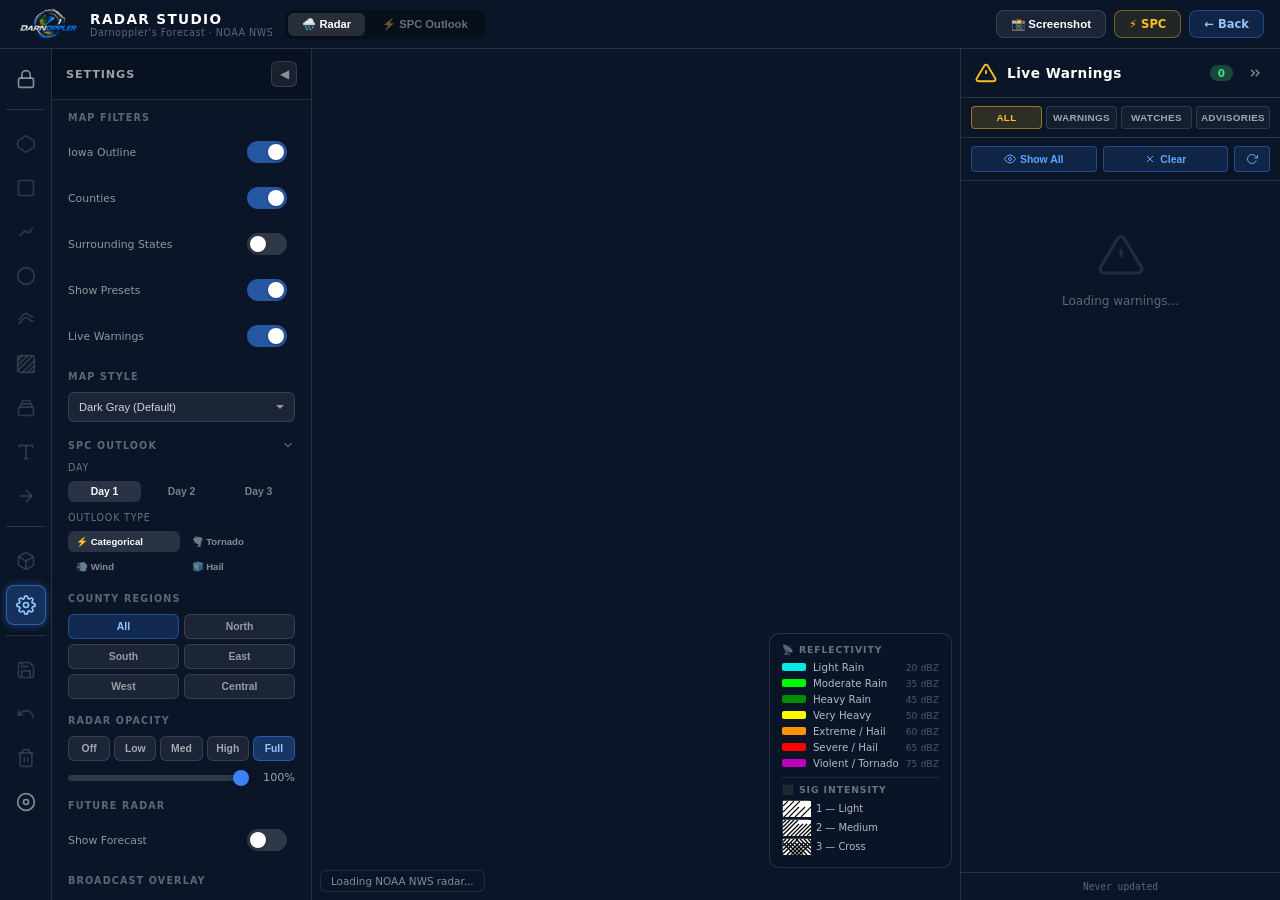
==== commit 64484716: "- Add dedicated SIG Hatch draw tool (G key) with 3 intensity levels (light/medium/cross-hatch) - Add" ====
--- a/radar.html
+++ b/radar.html
@@ -1047,6 +1047,182 @@
       display: none !important;
     }
 
+    /* ── SIG HATCH TOOL ──────────────────────────────────────────────── */
+    .hatch-intensity-row {
+      display: flex;
+      gap: 6px;
+      margin-top: 4px;
+    }
+    .hatch-intensity-btn {
+      flex: 1;
+      display: flex;
+      flex-direction: column;
+      align-items: center;
+      gap: 4px;
+      padding: 6px 4px;
+      border: 1.5px solid rgba(255,255,255,0.2);
+      border-radius: 6px;
+      background: rgba(255,255,255,0.05);
+      cursor: pointer;
+      transition: all 0.15s;
+      color: #fff;
+      font-size: 0.6rem;
+      font-weight: 700;
+      letter-spacing: 0.05em;
+    }
+    .hatch-intensity-btn:hover { background: rgba(255,255,255,0.1); border-color: rgba(255,255,255,0.4); }
+    .hatch-intensity-btn.active { border-color: #60a5fa; background: rgba(96,165,250,0.15); }
+    .hatch-intensity-btn svg { width: 36px; height: 24px; border-radius: 3px; overflow: hidden; }
+
+    /* ── WARNING CARD PRESET ─────────────────────────────────────────── */
+    .preset-warning-card {
+      background: rgba(10,22,40,0.95);
+      border: 1px solid rgba(255,255,255,0.15);
+      border-radius: 8px;
+      overflow: hidden;
+      min-width: 280px;
+      max-width: 340px;
+      box-shadow: 0 4px 20px rgba(0,0,0,0.6);
+      font-family: system-ui, -apple-system, sans-serif;
+    }
+    .preset-warning-card .wc-header {
+      padding: 10px 14px 8px;
+      border-bottom: 1px solid rgba(255,255,255,0.1);
+    }
+    .preset-warning-card .wc-type {
+      font-size: 1.1rem;
+      font-weight: 900;
+      color: #fff;
+      text-transform: uppercase;
+      letter-spacing: 0.04em;
+      line-height: 1.1;
+    }
+    .preset-warning-card .wc-expires {
+      font-size: 0.65rem;
+      color: rgba(255,255,255,0.5);
+      margin-top: 2px;
+      letter-spacing: 0.03em;
+    }
+    .preset-warning-card .wc-body {
+      padding: 8px 14px;
+      display: flex;
+      flex-direction: column;
+      gap: 5px;
+    }
+    .preset-warning-card .wc-row {
+      display: flex;
+      align-items: center;
+      gap: 8px;
+    }
+    .preset-warning-card .wc-icon {
+      font-size: 1rem;
+      width: 20px;
+      text-align: center;
+      flex-shrink: 0;
+    }
+    .preset-warning-card .wc-label {
+      font-size: 0.58rem;
+      font-weight: 700;
+      text-transform: uppercase;
+      letter-spacing: 0.08em;
+      color: rgba(255,255,255,0.4);
+      width: 48px;
+      flex-shrink: 0;
+    }
+    .preset-warning-card .wc-value {
+      font-size: 0.78rem;
+      font-weight: 700;
+      color: #fff;
+      letter-spacing: 0.02em;
+    }
+    .preset-warning-card .wc-footer {
+      padding: 6px 14px 8px;
+      border-top: 1px solid rgba(255,255,255,0.08);
+    }
+    .preset-warning-card .wc-counties-label {
+      font-size: 0.55rem;
+      font-weight: 700;
+      text-transform: uppercase;
+      letter-spacing: 0.08em;
+      color: rgba(255,255,255,0.35);
+      margin-bottom: 4px;
+    }
+    .preset-warning-card .wc-counties {
+      font-size: 0.68rem;
+      color: rgba(255,255,255,0.7);
+      line-height: 1.4;
+    }
+
+    /* Load from warning button in preset modal */
+    .load-warning-btn {
+      width: 100%;
+      padding: 8px 12px;
+      background: rgba(96,165,250,0.15);
+      border: 1px solid rgba(96,165,250,0.4);
+      border-radius: 6px;
+      color: #60a5fa;
+      font-size: 0.72rem;
+      font-weight: 700;
+      cursor: pointer;
+      text-align: left;
+      margin-bottom: 10px;
+      letter-spacing: 0.03em;
+      transition: all 0.15s;
+    }
+    .load-warning-btn:hover { background: rgba(96,165,250,0.25); }
+    .load-warning-select {
+      width: 100%;
+      padding: 8px 10px;
+      background: rgba(10,22,40,0.95);
+      border: 1px solid rgba(255,255,255,0.15);
+      border-radius: 6px;
+      color: #fff;
+      font-size: 0.72rem;
+      margin-bottom: 8px;
+      cursor: pointer;
+      appearance: auto;
+    }
+    .load-warning-select option {
+      background: #0a1628;
+      color: #fff;
+    }
+    .load-warning-select:focus {
+      outline: none;
+      border-color: rgba(96,165,250,0.5);
+    }
+
+    /* SPC legend intensity swatches */
+    .spc-legend-intensity {
+      margin-top: 8px;
+      border-top: 1px solid rgba(255,255,255,0.1);
+      padding-top: 6px;
+    }
+    .spc-legend-intensity-title {
+      font-size: 0.55rem;
+      font-weight: 700;
+      text-transform: uppercase;
+      letter-spacing: 0.08em;
+      color: rgba(255,255,255,0.4);
+      margin-bottom: 4px;
+    }
+    .spc-legend-intensity-row {
+      display: flex;
+      align-items: center;
+      gap: 6px;
+      margin-bottom: 3px;
+    }
+    .spc-legend-intensity-swatch {
+      width: 28px;
+      height: 16px;
+      border-radius: 2px;
+      border: 1px solid rgba(255,255,255,0.2);
+      flex-shrink: 0;
+    }
+    .spc-legend-intensity-label {
+      font-size: 0.62rem;
+      color: rgba(255,255,255,0.7);
+    }
+
     /* ── BROADCAST OVERLAY FRAMES ─────────────────────────────────────── */
     .broadcast-overlay-frame {
       position: absolute;
@@ -1238,6 +1414,54 @@
     .spc-risk-segment.enhanced { background: #e8a032; }
     .spc-risk-segment.moderate { background: #e84040; }
     .spc-risk-segment.high { background: #ff40ff; }
+
+    /* Probability bar segments for tornado/wind/hail overlay */
+    .spc-prob-segment {
+      flex: 1;
+      display: flex;
+      align-items: center;
+      justify-content: center;
+      font-size: 0.85rem;
+      font-weight: 700;
+      color: #fff;
+      text-shadow: 0 1px 3px rgba(0,0,0,0.6);
+      letter-spacing: 0.02em;
+    }
+    /* SIG hatched swatch at end of bar */
+    .spc-sig-segment {
+      display: flex;
+      flex-direction: column;
+      align-items: center;
+      justify-content: center;
+      padding: 0 16px;
+      font-weight: 700;
+      color: #000;
+      background: repeating-linear-gradient(
+        -45deg,
+        transparent,
+        transparent 4px,
+        rgba(0,0,0,0.8) 4px,
+        rgba(0,0,0,0.8) 6px
+      );
+      background-color: rgba(255,255,255,0.2);
+      letter-spacing: 0.04em;
+      gap: 1px;
+      min-width: 110px;
+      border-left: 2px solid rgba(0,0,0,0.4);
+      text-shadow: 0 0 4px #fff, 0 0 8px #fff, 0 0 12px #fff;
+      line-height: 1.2;
+    }
+    .spc-sig-segment .sig-label {
+      font-size: 0.85rem;
+      font-weight: 900;
+      letter-spacing: 0.06em;
+    }
+    .spc-sig-segment .sig-desc {
+      font-size: 0.65rem;
+      font-weight: 700;
+      opacity: 0.9;
+      letter-spacing: 0.02em;
+    }
 
     /* ── RIGHT-CLICK CONTEXT MENU ──────────────────────────────────────── */
     .preset-context-menu {
@@ -3641,6 +3865,14 @@
           </button>
           <button class="tool-icon-btn" id="tool-freehand" data-tooltip="Freehand (H)" disabled>
             <svg viewBox="0 0 24 24"><path d="M3 17c3-2 6-8 9-8s6 6 9 4"/><path d="M3 12c3-2 6-8 9-8s6 6 9 4"/></svg>
+          </button>
+          <button class="tool-icon-btn" id="tool-sig-hatch" data-tooltip="SIG Hatch (G)" disabled>
+            <svg viewBox="0 0 24 24" fill="none" stroke="currentColor" stroke-width="1.5">
+              <rect x="2" y="2" width="20" height="20" rx="3"/>
+              <line x1="2" y1="8" x2="8" y2="2"/><line x1="2" y1="14" x2="14" y2="2"/>
+              <line x1="2" y1="20" x2="20" y2="2"/><line x1="8" y1="22" x2="22" y2="8"/>
+              <line x1="14" y1="22" x2="22" y2="14"/><line x1="20" y1="22" x2="22" y2="20"/>
+            </svg>
           </button>
           <button class="tool-icon-btn" id="tool-fill" data-tooltip="County Fill (F)" disabled>
             <svg viewBox="0 0 24 24"><path d="M19 11H5m14 0a2 2 0 012 2v6a2 2 0 01-2 2H5a2 2 0 01-2-2v-6a2 2 0 012-2m14 0V9a2 2 0 00-2-2M5 11V9a2 2 0 012-2m0 0V5a2 2 0 012-2h6a2 2 0 012 2v2M7 7h10"/></svg>
@@ -3740,10 +3972,33 @@
             <div class="panel-section">
               <div class="panel-section-title">Map Style</div>
               <select class="map-layer-select" id="map-layer-select">
-                <option value="esri-light" selected>Light Gray (Default)</option>
+                <option value="esri-light">Light Gray</option>
                 <option value="satellite">Satellite</option>
-                <option value="esri-dark">Dark Gray</option>
+                <option value="esri-dark" selected>Dark Gray (Default)</option>
               </select>
+            </div>
+
+            <!-- SPC Outlook Controls -->
+            <div class="panel-section" id="spc-settings-section">
+              <div class="panel-section-title" id="spc-settings-toggle" style="cursor:pointer;display:flex;align-items:center;justify-content:space-between;" title="Click to expand/collapse">
+                SPC Outlook
+                <svg id="spc-settings-chevron" viewBox="0 0 24 24" fill="none" stroke="currentColor" stroke-width="2" style="width:14px;height:14px;transition:transform 0.2s;"><polyline points="6 9 12 15 18 9"/></svg>
+              </div>
+              <div id="spc-settings-body" style="display:none;margin-top:8px;display:flex;flex-direction:column;gap:6px;">
+                <div style="font-size:0.6rem;text-transform:uppercase;letter-spacing:0.08em;color:rgba(255,255,255,0.4);margin-bottom:2px;">Day</div>
+                <div style="display:flex;gap:4px;">
+                  <button class="spc-day-btn active" data-day="1" style="flex:1;">Day 1</button>
+                  <button class="spc-day-btn" data-day="2" style="flex:1;">Day 2</button>
+                  <button class="spc-day-btn" id="spc-day3-btn" data-day="3" style="flex:1;">Day 3</button>
+                </div>
+                <div style="font-size:0.6rem;text-transform:uppercase;letter-spacing:0.08em;color:rgba(255,255,255,0.4);margin-top:4px;margin-bottom:2px;">Outlook Type</div>
+                <div style="display:grid;grid-template-columns:1fr 1fr;gap:4px;">
+                  <button class="spc-type-btn active" data-type="cat">⚡ Categorical</button>
+                  <button class="spc-type-btn" data-type="torn">🌪️ Tornado</button>
+                  <button class="spc-type-btn" data-type="wind">💨 Wind</button>
+                  <button class="spc-type-btn" data-type="hail">🧊 Hail</button>
+                </div>
+              </div>
             </div>
 
             <div class="panel-section">
@@ -4003,6 +4258,10 @@
                   <svg viewBox="0 0 24 24"><rect x="2" y="8" width="4" height="8" rx="1"/><rect x="7" y="6" width="4" height="10" rx="1"/><rect x="12" y="4" width="4" height="12" rx="1"/><rect x="17" y="2" width="4" height="14" rx="1"/></svg>
                   <span>Severity</span>
                 </button>
+                <button class="add-preset-btn" data-preset="warning-card">
+                  <svg viewBox="0 0 24 24" fill="none" stroke="currentColor" stroke-width="2"><rect x="3" y="3" width="18" height="18" rx="2"/><line x1="7" y1="8" x2="17" y2="8"/><line x1="7" y1="12" x2="17" y2="12"/><line x1="7" y1="16" x2="13" y2="16"/></svg>
+                  <span>Warning Card</span>
+                </button>
               </div>
             </div>
 
@@ -4201,6 +4460,71 @@
             </div>
           </div>
 
+          <!-- SIG HATCH TOOL VIEW -->
+          <div class="panel-view" id="view-sig-hatch">
+            <div class="panel-section">
+              <div class="panel-section-title">SIG Hatch Draw</div>
+              <p style="font-size:0.72rem;color:rgba(255,255,255,0.6);margin-bottom:12px;line-height:1.5;">
+                Draw significant areas with SPC-style diagonal hatch fill. Select intensity then draw freehand.
+              </p>
+            </div>
+            <div class="panel-section">
+              <div class="panel-section-title">Intensity</div>
+              <div class="hatch-intensity-row">
+                <button class="hatch-intensity-btn active" data-intensity="1">
+                  <svg viewBox="0 0 36 24">
+                    <rect width="36" height="24" fill="white"/>
+                    <line x1="0" y1="8" x2="8" y2="0" stroke="#000" stroke-width="1.2"/>
+                    <line x1="0" y1="18" x2="18" y2="0" stroke="#000" stroke-width="1.2"/>
+                    <line x1="6" y1="24" x2="24" y2="6" stroke="#000" stroke-width="1.2"/>
+                    <line x1="16" y1="24" x2="34" y2="6" stroke="#000" stroke-width="1.2"/>
+                    <line x1="26" y1="24" x2="36" y2="14" stroke="#000" stroke-width="1.2"/>
+                  </svg>
+                  1 — Light
+                </button>
+                <button class="hatch-intensity-btn" data-intensity="2">
+                  <svg viewBox="0 0 36 24">
+                    <rect width="36" height="24" fill="white"/>
+                    <line x1="0" y1="5" x2="5" y2="0" stroke="#000" stroke-width="1.4"/>
+                    <line x1="0" y1="11" x2="11" y2="0" stroke="#000" stroke-width="1.4"/>
+                    <line x1="0" y1="17" x2="17" y2="0" stroke="#000" stroke-width="1.4"/>
+                    <line x1="0" y1="23" x2="23" y2="0" stroke="#000" stroke-width="1.4"/>
+                    <line x1="6" y1="24" x2="24" y2="6" stroke="#000" stroke-width="1.4"/>
+                    <line x1="12" y1="24" x2="30" y2="6" stroke="#000" stroke-width="1.4"/>
+                    <line x1="18" y1="24" x2="36" y2="6" stroke="#000" stroke-width="1.4"/>
+                    <line x1="24" y1="24" x2="36" y2="12" stroke="#000" stroke-width="1.4"/>
+                    <line x1="30" y1="24" x2="36" y2="18" stroke="#000" stroke-width="1.4"/>
+                  </svg>
+                  2 — Medium
+                </button>
+                <button class="hatch-intensity-btn" data-intensity="3">
+                  <svg viewBox="0 0 36 24">
+                    <rect width="36" height="24" fill="white"/>
+                    <line x1="0" y1="5" x2="5" y2="0" stroke="#000" stroke-width="1.5"/>
+                    <line x1="0" y1="11" x2="11" y2="0" stroke="#000" stroke-width="1.5"/>
+                    <line x1="0" y1="17" x2="17" y2="0" stroke="#000" stroke-width="1.5"/>
+                    <line x1="0" y1="23" x2="23" y2="0" stroke="#000" stroke-width="1.5"/>
+                    <line x1="6" y1="24" x2="24" y2="6" stroke="#000" stroke-width="1.5"/>
+                    <line x1="12" y1="24" x2="30" y2="6" stroke="#000" stroke-width="1.5"/>
+                    <line x1="18" y1="24" x2="36" y2="6" stroke="#000" stroke-width="1.5"/>
+                    <line x1="24" y1="24" x2="36" y2="12" stroke="#000" stroke-width="1.5"/>
+                    <line x1="30" y1="24" x2="36" y2="18" stroke="#000" stroke-width="1.5"/>
+                    <!-- cross lines -->
+                    <line x1="0" y1="6" x2="6" y2="0" stroke="#000" stroke-width="1.5" transform="scale(-1,1) translate(-36,0)"/>
+                    <line x1="0" y1="12" x2="12" y2="0" stroke="#000" stroke-width="1.5" transform="scale(-1,1) translate(-36,0)"/>
+                    <line x1="0" y1="18" x2="18" y2="0" stroke="#000" stroke-width="1.5" transform="scale(-1,1) translate(-36,0)"/>
+                    <line x1="0" y1="24" x2="24" y2="0" stroke="#000" stroke-width="1.5" transform="scale(-1,1) translate(-36,0)"/>
+                    <line x1="6" y1="24" x2="36" y2="0" stroke="#000" stroke-width="1.5" transform="scale(-1,1) translate(-36,0)"/>
+                  </svg>
+                  3 — Cross
+                </button>
+              </div>
+              <p style="font-size:0.6rem;color:rgba(255,255,255,0.35);margin-top:8px;line-height:1.4;">
+                Click and drag on the map to draw the significant area. Shape fills with the selected hatch pattern.
+              </p>
+            </div>
+          </div>
+
           <!-- TEXT TOOL VIEW -->
           <div class="panel-view" id="view-text">
             <div class="panel-section">
@@ -4255,13 +4579,8 @@
 
       <!-- SPC OUTLOOK BROADCAST OVERLAY -->
       <div class="broadcast-overlay-frame" id="broadcast-spc-overlay-frame">
-        <div class="spc-overlay-header">
-          <span class="spc-overlay-title">DARNOPPLER</span>
-          <span class="spc-overlay-title-line2">SEVERE WEATHER</span>
-          <span class="spc-overlay-title-line3">OUTLOOK</span>
-        </div>
-        <div class="spc-overlay-footer">
-          <div class="spc-risk-bar">
+        <div class="spc-overlay-footer" id="spc-overlay-footer">
+          <div class="spc-risk-bar" id="spc-overlay-bar">
             <div class="spc-risk-label">RISK</div>
             <div class="spc-risk-segment marginal">MARGINAL</div>
             <div class="spc-risk-segment slight">SLIGHT</div>
@@ -4288,35 +4607,6 @@
         </div>
       </div>
 
-      <!-- SPC controls panel - day + outlook type stacked -->
-      <div class="spc-controls-panel" id="spc-controls-panel">
-        <div class="spc-controls-section-label">Day</div>
-        <div class="spc-day-bar" id="spc-day-bar">
-          <button class="spc-day-btn active" data-day="1">Day 1</button>
-          <button class="spc-day-btn" data-day="2">Day 2</button>
-          <button class="spc-day-btn" id="spc-day3-btn" data-day="3">Day 3</button>
-        </div>
-        <div class="spc-controls-section-label">Outlook</div>
-        <div class="spc-type-bar" id="spc-type-bar">
-          <button class="spc-type-btn active" data-type="cat" title="Categorical Risk">
-            <span class="spc-type-icon">⚡</span>
-            <span class="spc-type-label">Categorical</span>
-          </button>
-          <button class="spc-type-btn" data-type="torn" title="Tornado Probability">
-            <span class="spc-type-icon">🌪️</span>
-            <span class="spc-type-label">Tornado</span>
-          </button>
-          <button class="spc-type-btn" data-type="wind" title="Damaging Wind Probability">
-            <span class="spc-type-icon">💨</span>
-            <span class="spc-type-label">Wind</span>
-          </button>
-          <button class="spc-type-btn" data-type="hail" title="Large Hail Probability">
-            <span class="spc-type-icon">🧊</span>
-            <span class="spc-type-label">Hail</span>
-          </button>
-        </div>
-      </div>
-
       <!-- Timestamp -->
       <div class="radar-timestamp" id="radar-timestamp">Loading NOAA NWS radar...</div>
 
@@ -4330,6 +4620,28 @@
         <div class="legend-row"><div class="legend-swatch" style="background:#fd9500;"></div><span class="legend-text">Extreme / Hail</span><span class="legend-dbz">60 dBZ</span></div>
         <div class="legend-row"><div class="legend-swatch" style="background:#fd0000;"></div><span class="legend-text">Severe / Hail</span><span class="legend-dbz">65 dBZ</span></div>
         <div class="legend-row"><div class="legend-swatch" style="background:#bc00bc;"></div><span class="legend-text">Violent / Tornado</span><span class="legend-dbz">75 dBZ</span></div>
+        <!-- SIG Hatch Intensity -->
+        <div class="spc-legend-intensity" style="margin-top:8px;border-top:1px solid rgba(255,255,255,0.1);padding-top:6px;">
+          <div class="legend-section-title" style="margin-bottom:5px;">⬛ SIG Intensity</div>
+          <div class="spc-legend-intensity-row">
+            <div class="spc-legend-intensity-swatch">
+              <svg width="28" height="16" xmlns="http://www.w3.org/2000/svg"><rect width="28" height="16" fill="white"/><line x1="0" y1="5" x2="5" y2="0" stroke="#000" stroke-width="1.1"/><line x1="0" y1="11" x2="11" y2="0" stroke="#000" stroke-width="1.1"/><line x1="0" y1="17" x2="17" y2="0" stroke="#000" stroke-width="1.1"/><line x1="6" y1="16" x2="16" y2="6" stroke="#000" stroke-width="1.1"/><line x1="12" y1="16" x2="22" y2="6" stroke="#000" stroke-width="1.1"/><line x1="18" y1="16" x2="28" y2="6" stroke="#000" stroke-width="1.1"/></svg>
+            </div>
+            <span class="spc-legend-intensity-label">1 — Light</span>
+          </div>
+          <div class="spc-legend-intensity-row">
+            <div class="spc-legend-intensity-swatch">
+              <svg width="28" height="16" xmlns="http://www.w3.org/2000/svg"><rect width="28" height="16" fill="white"/><line x1="0" y1="3" x2="3" y2="0" stroke="#000" stroke-width="1.3"/><line x1="0" y1="7" x2="7" y2="0" stroke="#000" stroke-width="1.3"/><line x1="0" y1="11" x2="11" y2="0" stroke="#000" stroke-width="1.3"/><line x1="0" y1="15" x2="15" y2="0" stroke="#000" stroke-width="1.3"/><line x1="4" y1="16" x2="16" y2="4" stroke="#000" stroke-width="1.3"/><line x1="8" y1="16" x2="20" y2="4" stroke="#000" stroke-width="1.3"/><line x1="12" y1="16" x2="24" y2="4" stroke="#000" stroke-width="1.3"/><line x1="16" y1="16" x2="28" y2="4" stroke="#000" stroke-width="1.3"/><line x1="20" y1="16" x2="28" y2="8" stroke="#000" stroke-width="1.3"/><line x1="24" y1="16" x2="28" y2="12" stroke="#000" stroke-width="1.3"/></svg>
+            </div>
+            <span class="spc-legend-intensity-label">2 — Medium</span>
+          </div>
+          <div class="spc-legend-intensity-row">
+            <div class="spc-legend-intensity-swatch">
+              <svg width="28" height="16" xmlns="http://www.w3.org/2000/svg"><rect width="28" height="16" fill="white"/><line x1="0" y1="3" x2="3" y2="0" stroke="#000" stroke-width="1.4"/><line x1="0" y1="7" x2="7" y2="0" stroke="#000" stroke-width="1.4"/><line x1="0" y1="11" x2="11" y2="0" stroke="#000" stroke-width="1.4"/><line x1="0" y1="15" x2="15" y2="0" stroke="#000" stroke-width="1.4"/><line x1="4" y1="16" x2="16" y2="4" stroke="#000" stroke-width="1.4"/><line x1="8" y1="16" x2="20" y2="4" stroke="#000" stroke-width="1.4"/><line x1="12" y1="16" x2="24" y2="4" stroke="#000" stroke-width="1.4"/><line x1="16" y1="16" x2="28" y2="4" stroke="#000" stroke-width="1.4"/><line x1="28" y1="3" x2="25" y2="0" stroke="#000" stroke-width="1.4"/><line x1="28" y1="7" x2="21" y2="0" stroke="#000" stroke-width="1.4"/><line x1="28" y1="11" x2="17" y2="0" stroke="#000" stroke-width="1.4"/><line x1="28" y1="15" x2="13" y2="0" stroke="#000" stroke-width="1.4"/><line x1="24" y1="16" x2="12" y2="4" stroke="#000" stroke-width="1.4"/><line x1="20" y1="16" x2="8" y2="4" stroke="#000" stroke-width="1.4"/><line x1="16" y1="16" x2="4" y2="4" stroke="#000" stroke-width="1.4"/><line x1="12" y1="16" x2="0" y2="4" stroke="#000" stroke-width="1.4"/></svg>
+            </div>
+            <span class="spc-legend-intensity-label">3 — Cross</span>
+          </div>
+        </div>
       </div>
 
       <!-- SPC Risk Level Legend (visible in SPC view) -->
@@ -4660,6 +4972,24 @@
   </div>
   <!-- end #broadcast-spc-view -->
 
+  <!-- SVG hatch patterns for SIG draw tool -->
+  <svg width="0" height="0" style="position:absolute;width:0;height:0;overflow:hidden;pointer-events:none;">
+    <defs>
+      <!-- Intensity 1: sparse single diagonal -->
+      <pattern id="hatch-1" patternUnits="userSpaceOnUse" width="10" height="10" patternTransform="rotate(135)">
+        <line x1="0" y1="0" x2="0" y2="10" stroke="#000" stroke-width="1.2" stroke-opacity="0.75"/>
+      </pattern>
+      <!-- Intensity 2: medium single diagonal -->
+      <pattern id="hatch-2" patternUnits="userSpaceOnUse" width="6" height="6" patternTransform="rotate(135)">
+        <line x1="0" y1="0" x2="0" y2="6" stroke="#000" stroke-width="1.4" stroke-opacity="0.85"/>
+      </pattern>
+      <!-- Intensity 3: dense cross-hatch -->
+      <pattern id="hatch-3" patternUnits="userSpaceOnUse" width="6" height="6" patternTransform="rotate(135)">
+        <line x1="0" y1="0" x2="0" y2="6" stroke="#000" stroke-width="1.5" stroke-opacity="0.9"/>
+        <line x1="0" y1="0" x2="6" y2="0" stroke="#000" stroke-width="1.5" stroke-opacity="0.9"/>
+      </pattern>
+    </defs>
+  </svg>
   <script src="https://unpkg.com/leaflet@1.9.4/dist/leaflet.js"></script>
   <script src="https://cdnjs.cloudflare.com/ajax/libs/leaflet.draw/1.0.4/leaflet.draw.js"></script>
   <script src="https://cdn.jsdelivr.net/npm/dom-to-image-more@3.4.1/dist/dom-to-image-more.min.js"></script>
@@ -4669,7 +4999,7 @@
 
   // ── CONSTANTS ────────────────────────────────────────────────────────
   const IOWA_CENTER      = [41.878, -93.097];
-  const DEFAULT_ZOOM     = 8;
+  const DEFAULT_ZOOM     = 6;
   const STORAGE_KEY      = 'darnoppler-radar-drawings';
   const TEXT_STORAGE_KEY = 'darnoppler-radar-text-labels';
   const IOWA_FIPS        = '19';
@@ -4733,7 +5063,7 @@
   let spcCurrentType = 'cat'; // 'cat', 'torn', 'wind', 'hail'
   let currentView   = 'radar';
   let currentRegion = 'all';
-  let currentMapStyle = 'esri-light';
+  let currentMapStyle = 'esri-dark';
   let opacityLevel  = 0.7;
   let editToolsCollapsed = false;
 
@@ -5024,8 +5354,8 @@
     });
 
     // Base layer
-    baseLayer = L.tileLayer(MAP_LAYERS['esri-light'].url,
-      { attribution: MAP_LAYERS['esri-light'].attr, maxZoom: 19, opacity: 1, zIndex: 1 }
+    baseLayer = L.tileLayer(MAP_LAYERS['esri-dark'].url,
+      { attribution: MAP_LAYERS['esri-dark'].attr, maxZoom: 19, opacity: 1, zIndex: 1 }
     ).addTo(map);
 
     // NOAA WMS radar
@@ -5071,7 +5401,10 @@
       layer.feature.properties.label = l;
       layer.bindPopup(`<strong style="color:${c}">${l}</strong>`);
       drawnItems.addLayer(layer);
-      if (layer instanceof L.Circle) attachCircleContextMenu(layer);
+      if (layer instanceof L.Circle) {
+        attachCircleContextMenu(layer);
+        attachCircleDrag(layer);
+      }
       
       // Push to undo stack
       pushUndo({ type: 'draw-shape', layer });
@@ -5108,6 +5441,7 @@
     initSidebarPalette();
     initColorPalette();
     initFreehandDrawing();
+    initSigHatchDraw();
     initToolIconButtons();
     initKeyboardShortcuts();
     initPresetSystem();
@@ -5253,6 +5587,7 @@
         if (e.key === 'l' || e.key === 'L') document.getElementById('tool-polyline')?.click();
         if (e.key === 'c' || e.key === 'C') document.getElementById('tool-circle')?.click();
         if (e.key === 'h' || e.key === 'H') document.getElementById('tool-freehand')?.click();
+        if (e.key === 'g' || e.key === 'G') document.getElementById('tool-sig-hatch')?.click();
         if (e.key === 't' || e.key === 'T') document.getElementById('tool-text')?.click();
         if (e.key === 'a' || e.key === 'A') document.getElementById('tool-arrow')?.click();
         if (e.key === 'o' || e.key === 'O') document.getElementById('tool-presets')?.click();
@@ -5804,7 +6139,7 @@
       scale: '100',
       data: {
         alertTitle: warning.event.toUpperCase(),
-        alertSub: warning.areaDesc ? warning.areaDesc.split(';')[0].trim() : 'Take shelter immediately',
+        alertSub: warning.areaDesc ? warning.areaDesc.split(';').map(s => s.trim()).filter(Boolean).join('; ') : 'Take shelter immediately',
       },
     };
     savedPresets.push(newPreset);
@@ -6235,8 +6570,26 @@
         color4:   '#cc1080',
         color5:   '#e060e0',
       }),
-minZoom: 8,   // ← can't zoom further out than Iowa + neighbors
-      maxZoom: 12,    },
+    },
+    'warning-card': {
+      name: 'Warning Card',
+      fields: [
+        { key: 'warnType',   label: 'Warning Type', default: 'TORNADO WARNING' },
+        { key: 'expires',    label: 'Expires',       default: '' },
+        { key: 'wind',       label: 'Wind',          default: '' },
+        { key: 'hail',       label: 'Hail',          default: '' },
+        { key: 'motion',     label: 'Motion',        default: '' },
+        { key: 'counties',   label: 'Counties',      default: '' },
+      ],
+      autoPopulate: () => ({
+        warnType: 'TORNADO WARNING',
+        expires:  '',
+        wind:     '',
+        hail:     '',
+        motion:   '',
+        counties: '',
+      }),
+    },
   };
 
   function getWindDir(deg) {
@@ -6491,6 +6844,17 @@
 
     document.getElementById('preset-modal-title').textContent = `Add ${template.name}`;
     document.getElementById('preset-city-input').value = '';
+
+    // Hide city search for warning-card (uses warning dropdown instead)
+    const citySearch = document.querySelector('.preset-city-search');
+    const recentRow = document.getElementById('recent-cities-row');
+    if (type === 'warning-card') {
+      if (citySearch) citySearch.style.display = 'none';
+      if (recentRow) recentRow.style.display = 'none';
+    } else {
+      if (citySearch) citySearch.style.display = '';
+      if (recentRow) recentRow.style.display = '';
+    }
     
     // Initialize with defaults
     presetData = {};
@@ -6519,15 +6883,17 @@
     if (type === 'severity-card') {
       presetData.day = new Date().toLocaleDateString('en-US', { weekday: 'long' }).toUpperCase();
     }
-    
-    presetPosition = 'top';
+
+    // Warning card defaults to bottom-left
+    presetPosition = type === 'warning-card' ? 'bottom-left' : 'top';
     document.querySelectorAll('.preset-position-btn').forEach(b => {
-      b.classList.toggle('active', b.dataset.position === 'top');
-    });
-
-    presetScale = '100';
+      b.classList.toggle('active', b.dataset.position === presetPosition);
+    });
+
+    // Alert banner defaults to 200% scale
+    presetScale = type === 'alert-banner' ? '200' : '100';
     document.querySelectorAll('.preset-scale-btn').forEach(b => {
-      b.classList.toggle('active', b.dataset.scale === '100');
+      b.classList.toggle('active', b.dataset.scale === presetScale);
     });
 
     renderPresetFields();
@@ -6547,7 +6913,32 @@
     if (!template) return;
 
     const container = document.getElementById('preset-fields');
-    container.innerHTML = template.fields.map(f => {
+
+    // For warning-card: show "Load from Warning" selector at the top
+    let warningLoaderHTML = '';
+    if (currentPresetType === 'warning-card') {
+      const iowaWarnings = filterWarnings(); // Iowa-only, already filtered
+      if (iowaWarnings.length > 0) {
+        const options = iowaWarnings.map((w, i) =>
+          `<option value="${i}">${w.event} — ${w.areaDesc?.split(';')[0]?.trim() || 'Unknown'}</option>`
+        ).join('');
+        warningLoaderHTML = `
+          <div style="margin-bottom:10px;">
+            <select class="load-warning-select" id="warning-loader-select">
+              <option value="">— Select active Iowa warning —</option>
+              ${options}
+            </select>
+            <button class="load-warning-btn" id="load-warning-btn">⚡ Load Warning Data</button>
+          </div>`;
+      } else {
+        warningLoaderHTML = `
+          <div style="margin-bottom:10px;padding:8px 10px;background:rgba(255,255,255,0.05);border-radius:6px;font-size:0.7rem;color:rgba(255,255,255,0.4);">
+            No active Iowa warnings — fill fields manually below.
+          </div>`;
+      }
+    }
+
+    container.innerHTML = warningLoaderHTML + template.fields.map(f => {
       if (f.type === 'color') {
         const val = presetData[f.key] || f.default || '#ffffff';
         return `
@@ -6564,6 +6955,60 @@
           <button class="preset-field-delete" data-key="${f.key}" title="Clear field">×</button>
         </div>`;
     }).join('');
+
+    // Wire "Load Warning" button
+    const loadBtn = container.querySelector('#load-warning-btn');
+    if (loadBtn) {
+      loadBtn.addEventListener('click', () => {
+        const sel = container.querySelector('#warning-loader-select');
+        const idx = parseInt(sel.value);
+        if (isNaN(idx)) return;
+        const iowaWarnings = filterWarnings();
+        const w = iowaWarnings[idx];
+        if (!w) return;
+
+        // Parse expires
+        const expiresDate = w.expires ? new Date(w.expires) : null;
+        const expiresStr = expiresDate ? expiresDate.toLocaleString('en-US', {
+          hour: 'numeric', minute: '2-digit', hour12: true,
+          month: 'numeric', day: 'numeric', year: 'numeric'
+        }) : '';
+
+        // Parse wind/hail/motion from NWS parameters
+        const params = w.parameters || {};
+        const windArr = params.maxWindGust || params.windSpeed || [];
+        const hailArr = params.maxHailSize || [];
+        const motionArr = params.tornadoDetection || params.stormMotion || [];
+
+        const windStr = windArr.length ? windArr[0] : '';
+        const hailStr = hailArr.length ? `${hailArr[0]} inches` : '';
+        const motionStr = motionArr.length ? motionArr[0] : '';
+
+        // All counties
+        const counties = w.areaDesc
+          ? w.areaDesc.split(';').map(s => s.trim()).filter(Boolean).join('; ')
+          : '';
+
+        // Update presetData and inputs
+        const updates = {
+          warnType: w.event?.toUpperCase() || 'WARNING',
+          expires:  expiresStr,
+          wind:     windStr,
+          hail:     hailStr,
+          motion:   motionStr,
+          counties: counties,
+        };
+
+        Object.entries(updates).forEach(([key, val]) => {
+          presetData[key] = val;
+          const input = container.querySelector(`input[data-key="${key}"]`);
+          if (input) input.value = val;
+        });
+
+        updatePresetPreview();
+        showToast('Warning data loaded!');
+      });
+    }
 
     // Wire text inputs
     container.querySelectorAll('.preset-field-input').forEach(input => {
@@ -6685,6 +7130,36 @@
         `;
       }
 
+      case 'warning-card': {
+        // Determine border color from warning type
+        const wtype = (data.warnType || 'TORNADO WARNING').toUpperCase();
+        let borderColor = '#e84040';
+        if (wtype.includes('TORNADO')) borderColor = '#e84040';
+        else if (wtype.includes('SEVERE')) borderColor = '#e8a032';
+        else if (wtype.includes('FLASH FLOOD') || wtype.includes('FLOOD')) borderColor = '#4daf4d';
+        else if (wtype.includes('WINTER') || wtype.includes('SNOW') || wtype.includes('ICE')) borderColor = '#60a5fa';
+        else if (wtype.includes('WIND')) borderColor = '#f0f04d';
+        const rows = [
+          data.wind    ? `<div class="wc-row"><span class="wc-icon">💨</span><span class="wc-label">WIND</span><span class="wc-value">${data.wind}</span></div>` : '',
+          data.hail    ? `<div class="wc-row"><span class="wc-icon">🧊</span><span class="wc-label">HAIL</span><span class="wc-value">${data.hail}</span></div>` : '',
+          data.motion  ? `<div class="wc-row"><span class="wc-icon">➡️</span><span class="wc-label">MOTION</span><span class="wc-value">${data.motion}</span></div>` : '',
+        ].filter(Boolean).join('');
+        return `
+          <div class="preset-warning-card" style="${scale};border-left:4px solid ${borderColor};">
+            <div class="wc-header">
+              <div class="wc-type">${wtype}</div>
+              ${data.expires ? `<div class="wc-expires">Until ${data.expires}</div>` : ''}
+            </div>
+            ${rows ? `<div class="wc-body">${rows}</div>` : ''}
+            ${data.counties ? `
+              <div class="wc-footer">
+                <div class="wc-counties-label">Affected Counties</div>
+                <div class="wc-counties">${data.counties}</div>
+              </div>` : ''}
+          </div>
+        `;
+      }
+
       default:
         return '<div style="color:rgba(255,255,255,0.3);">Select a preset type</div>';
     }
@@ -7141,7 +7616,8 @@
             delete filledCounties[fips];
             layer.setStyle({ fillColor: 'transparent', fillOpacity: 0 });
           } else {
-            filledCounties[fips] = { color: activeColor, label: activeLabel };
+            const isHatch = false; // SIG hatch now handled by dedicated tool
+            filledCounties[fips] = { color: activeColor, label: activeLabel, hatch: isHatch };
             layer.setStyle({ fillColor: activeColor, fillOpacity: 0.45 });
           }
           
@@ -7163,7 +7639,11 @@
       const fips  = String(layer.feature?.id || layer.feature?.properties?.GEO_ID || '');
       const saved = filledCounties[fips];
       if (saved) {
-        layer.setStyle({ fillColor: saved.color, fillOpacity: 0.45 });
+        if (saved.hatch) {
+          layer.setStyle({ fillColor: 'transparent', fillOpacity: 0, color: '#000', weight: 2.5, dashArray: '8,5' });
+        } else {
+          layer.setStyle({ fillColor: saved.color, fillOpacity: 0.45 });
+        }
       } else {
         // Reset to default transparent fill
         layer.setStyle({ fillColor: 'transparent', fillOpacity: 0 });
@@ -7325,6 +7805,7 @@
       'tool-polyline': { view: 'view-draw', title: 'Draw: Polyline', drawTool: 'polyline' },
       'tool-circle': { view: 'view-draw', title: 'Draw: Circle', drawTool: 'circle' },
       'tool-freehand': { view: 'view-freehand', title: 'Freehand Draw', action: 'freehand' },
+      'tool-sig-hatch': { view: 'view-sig-hatch', title: 'SIG Hatch Draw', action: 'sig-hatch' },
       'tool-text': { view: 'view-text', title: 'Text Label', action: 'text' },
       'tool-arrow': { view: 'view-arrow', title: 'Arrow' },
       'tool-presets': { view: 'view-presets', title: 'Presets' },
@@ -7347,7 +7828,7 @@
         btn.classList.add('active');
         
         // Add pulse for tools that are "active" waiting for map interaction
-        if (config.drawTool || config.action === 'text' || config.action === 'freehand' || btnId === 'tool-arrow' || btnId === 'tool-fill') {
+        if (config.drawTool || config.action === 'text' || config.action === 'freehand' || config.action === 'sig-hatch' || btnId === 'tool-arrow' || btnId === 'tool-fill') {
           btn.classList.add('tool-active');
         }
         
@@ -7363,25 +7844,36 @@
         // Handle draw tools
         if (config.drawTool) {
           setFreehandMode(false);
+          setSigHatchMode(false);
           activateDrawTool(config.drawTool);
         } else if (config.action === 'text') {
           activateTextTool();
+          setFreehandMode(false);
+          setSigHatchMode(false);
           countyFillMode = false;
         } else if (config.action === 'freehand') {
           deactivateLeafletDraw();
           setFreehandMode(true);
+          setSigHatchMode(false);
+          countyFillMode = false;
+        } else if (config.action === 'sig-hatch') {
+          deactivateLeafletDraw();
+          setFreehandMode(false);
+          setSigHatchMode(true);
           countyFillMode = false;
         } else if (btnId === 'tool-fill') {
           countyFillMode = true;
           setFreehandMode(false);
+          setSigHatchMode(false);
           deactivateLeafletDraw();
         } else if (btnId === 'tool-arrow') {
-          // Arrow tool - wait for direction selection
           setFreehandMode(false);
+          setSigHatchMode(false);
           deactivateLeafletDraw();
           countyFillMode = false;
         } else {
           setFreehandMode(false);
+          setSigHatchMode(false);
           deactivateLeafletDraw();
           countyFillMode = false;
         }
@@ -7470,7 +7962,6 @@
     const tabSpc      = document.getElementById('view-tab-spc');
     const radarMapEl  = document.getElementById('radar-map');
     const spcMapEl    = document.getElementById('spc-studio-map');
-    const spcControls = document.getElementById('spc-controls-panel');
     const legend      = document.getElementById('map-legend');
     const spcLegend   = document.getElementById('spc-legend');
     const timestamp   = document.getElementById('radar-timestamp');
@@ -7481,7 +7972,6 @@
       tabSpc.classList.remove('active');
       radarMapEl.style.display = 'block';
       spcMapEl.style.display   = 'none';
-      spcControls.classList.remove('visible');
       legend.style.display    = 'block';
       if (spcLegend) spcLegend.classList.remove('visible');
       timestamp.style.display = 'block';
@@ -7505,7 +7995,6 @@
       tabRadar.classList.remove('active');
       radarMapEl.style.display = 'none';
       spcMapEl.style.display   = 'block';
-      spcControls.classList.add('visible');
       legend.style.display    = 'none';
       if (spcLegend) spcLegend.classList.add('visible');
       timestamp.style.display = 'none';
@@ -7523,6 +8012,19 @@
       }
     });
 
+    // SPC settings panel collapse toggle
+    const spcSettingsToggle = document.getElementById('spc-settings-toggle');
+    const spcSettingsBody   = document.getElementById('spc-settings-body');
+    const spcSettingsChevron = document.getElementById('spc-settings-chevron');
+    if (spcSettingsToggle) {
+      spcSettingsToggle.addEventListener('click', () => {
+        const isOpen = spcSettingsBody.style.display !== 'none';
+        spcSettingsBody.style.display = isOpen ? 'none' : 'flex';
+        spcSettingsChevron.style.transform = isOpen ? 'rotate(-90deg)' : '';
+      });
+    }
+
+    // SPC day buttons (now in settings panel)
     document.querySelectorAll('.spc-day-btn').forEach(btn => {
       btn.addEventListener('click', () => {
         if (btn.disabled) return;
@@ -7530,25 +8032,23 @@
         btn.classList.add('active');
         spcCurrentDay = parseInt(btn.dataset.day);
         loadSPCLayer(spcCurrentDay);
-        // Also update broadcast SPC if open
         if (broadcastSpcInited) loadBroadcastSpcLayer(spcCurrentDay);
       });
     });
 
-    // SPC outlook type buttons
+    // SPC type buttons (now in settings panel)
     document.querySelectorAll('.spc-type-btn').forEach(btn => {
       btn.addEventListener('click', () => {
         document.querySelectorAll('.spc-type-btn').forEach(b => b.classList.remove('active'));
         btn.classList.add('active');
         spcCurrentType = btn.dataset.type;
 
-        // Day 3 only exists for categorical outlook
+        // Day 3 only for categorical
         const day3Btn = document.getElementById('spc-day3-btn');
         if (spcCurrentType === 'cat') {
-          day3Btn.disabled = false;
+          if (day3Btn) day3Btn.disabled = false;
         } else {
-          day3Btn.disabled = true;
-          // If Day 3 was selected, switch to Day 1
+          if (day3Btn) day3Btn.disabled = true;
           if (spcCurrentDay === 3) {
             spcCurrentDay = 1;
             document.querySelectorAll('.spc-day-btn').forEach(b => b.classList.remove('active'));
@@ -7557,6 +8057,7 @@
         }
 
         updateSpcLegend();
+        updateSpcOverlayBar();
         loadSPCLayer(spcCurrentDay);
         if (broadcastSpcInited) loadBroadcastSpcLayer(spcCurrentDay);
       });
@@ -7567,6 +8068,29 @@
   function updateSpcLegend() {
     const legend = document.getElementById('spc-legend');
     if (!legend) return;
+
+    // Inline SVG hatch patterns for legend swatches
+    const hatchSvg1 = `<svg width="28" height="16" xmlns="http://www.w3.org/2000/svg"><rect width="28" height="16" fill="white" stroke="rgba(0,0,0,0.2)" stroke-width="0.5"/><line x1="0" y1="5" x2="5" y2="0" stroke="#000" stroke-width="1.1"/><line x1="0" y1="11" x2="11" y2="0" stroke="#000" stroke-width="1.1"/><line x1="0" y1="17" x2="17" y2="0" stroke="#000" stroke-width="1.1"/><line x1="6" y1="16" x2="16" y2="6" stroke="#000" stroke-width="1.1"/><line x1="12" y1="16" x2="22" y2="6" stroke="#000" stroke-width="1.1"/><line x1="18" y1="16" x2="28" y2="6" stroke="#000" stroke-width="1.1"/></svg>`;
+    const hatchSvg2 = `<svg width="28" height="16" xmlns="http://www.w3.org/2000/svg"><rect width="28" height="16" fill="white" stroke="rgba(0,0,0,0.2)" stroke-width="0.5"/><line x1="0" y1="3" x2="3" y2="0" stroke="#000" stroke-width="1.3"/><line x1="0" y1="7" x2="7" y2="0" stroke="#000" stroke-width="1.3"/><line x1="0" y1="11" x2="11" y2="0" stroke="#000" stroke-width="1.3"/><line x1="0" y1="15" x2="15" y2="0" stroke="#000" stroke-width="1.3"/><line x1="4" y1="16" x2="16" y2="4" stroke="#000" stroke-width="1.3"/><line x1="8" y1="16" x2="20" y2="4" stroke="#000" stroke-width="1.3"/><line x1="12" y1="16" x2="24" y2="4" stroke="#000" stroke-width="1.3"/><line x1="16" y1="16" x2="28" y2="4" stroke="#000" stroke-width="1.3"/><line x1="20" y1="16" x2="28" y2="8" stroke="#000" stroke-width="1.3"/><line x1="24" y1="16" x2="28" y2="12" stroke="#000" stroke-width="1.3"/></svg>`;
+    const hatchSvg3 = `<svg width="28" height="16" xmlns="http://www.w3.org/2000/svg"><rect width="28" height="16" fill="white" stroke="rgba(0,0,0,0.2)" stroke-width="0.5"/><line x1="0" y1="3" x2="3" y2="0" stroke="#000" stroke-width="1.4"/><line x1="0" y1="7" x2="7" y2="0" stroke="#000" stroke-width="1.4"/><line x1="0" y1="11" x2="11" y2="0" stroke="#000" stroke-width="1.4"/><line x1="0" y1="15" x2="15" y2="0" stroke="#000" stroke-width="1.4"/><line x1="4" y1="16" x2="16" y2="4" stroke="#000" stroke-width="1.4"/><line x1="8" y1="16" x2="20" y2="4" stroke="#000" stroke-width="1.4"/><line x1="12" y1="16" x2="24" y2="4" stroke="#000" stroke-width="1.4"/><line x1="16" y1="16" x2="28" y2="4" stroke="#000" stroke-width="1.4"/><line x1="28" y1="3" x2="25" y2="0" stroke="#000" stroke-width="1.4"/><line x1="28" y1="7" x2="21" y2="0" stroke="#000" stroke-width="1.4"/><line x1="28" y1="11" x2="17" y2="0" stroke="#000" stroke-width="1.4"/><line x1="28" y1="15" x2="13" y2="0" stroke="#000" stroke-width="1.4"/><line x1="24" y1="16" x2="12" y2="4" stroke="#000" stroke-width="1.4"/><line x1="20" y1="16" x2="8" y2="4" stroke="#000" stroke-width="1.4"/><line x1="16" y1="16" x2="4" y2="4" stroke="#000" stroke-width="1.4"/><line x1="12" y1="16" x2="0" y2="4" stroke="#000" stroke-width="1.4"/></svg>`;
+
+    const intensityBlock = `
+      <div class="spc-legend-intensity">
+        <div class="spc-legend-intensity-title">Intensity</div>
+        <div class="spc-legend-intensity-row">
+          <div class="spc-legend-intensity-swatch">${hatchSvg1}</div>
+          <span class="spc-legend-intensity-label">1 — Light</span>
+        </div>
+        <div class="spc-legend-intensity-row">
+          <div class="spc-legend-intensity-swatch">${hatchSvg2}</div>
+          <span class="spc-legend-intensity-label">2 — Medium</span>
+        </div>
+        <div class="spc-legend-intensity-row">
+          <div class="spc-legend-intensity-swatch">${hatchSvg3}</div>
+          <span class="spc-legend-intensity-label">3 — Cross-hatch</span>
+        </div>
+      </div>`;
+
     if (spcCurrentType === 'cat') {
       legend.innerHTML = `
         <div class="legend-section-title">⚡ Risk Level</div>
@@ -7579,9 +8103,9 @@
       `;
     } else {
       const typeLabel = { torn: '🌪️ Tornado', wind: '💨 Damaging Wind', hail: '🧊 Large Hail' };
-      const subLabel = { torn: 'Significant (EF2+)', wind: 'Significant (75+ mph)', hail: 'Significant (2"+ diameter)' };
+      const sigLabel  = { torn: 'Sig Tornado (EF2+)', wind: 'Sig Wind (75+mph)', hail: 'Sig Hail (2"+)' };
       legend.innerHTML = `
-        <div class="legend-section-title">${typeLabel[spcCurrentType]} Probability</div>
+        <div class="legend-section-title">${typeLabel[spcCurrentType]} Prob.</div>
         <div class="legend-row"><div class="legend-swatch" style="background:#4daf4d;"></div><span class="legend-text">2%</span></div>
         <div class="legend-row"><div class="legend-swatch" style="background:#8b5a2b;"></div><span class="legend-text">5%</span></div>
         <div class="legend-row"><div class="legend-swatch" style="background:#f0f04d;"></div><span class="legend-text">10%</span></div>
@@ -7589,7 +8113,50 @@
         <div class="legend-row"><div class="legend-swatch" style="background:#e84040;"></div><span class="legend-text">30%</span></div>
         <div class="legend-row"><div class="legend-swatch" style="background:#ff40ff;"></div><span class="legend-text">45%</span></div>
         <div class="legend-row"><div class="legend-swatch" style="background:#9400d3;"></div><span class="legend-text">60%</span></div>
-        <div class="legend-row"><div class="legend-swatch" style="background:transparent;border:2px dashed #000;"></div><span class="legend-text">${subLabel[spcCurrentType]}</span></div>
+        <div class="legend-row"><div class="legend-swatch" style="background:transparent;border:1px dashed #666;"></div><span class="legend-text">${sigLabel[spcCurrentType]}</span></div>
+        ${intensityBlock}
+      `;
+    }
+    updateSpcOverlayBar();
+  }
+
+  // Update the SPC broadcast overlay bottom bar to match current type
+  function updateSpcOverlayBar() {
+    const bar = document.getElementById('spc-overlay-bar');
+    if (!bar) return;
+
+    if (spcCurrentType === 'cat') {
+      bar.innerHTML = `
+        <div class="spc-risk-label">RISK</div>
+        <div class="spc-risk-segment marginal">MARGINAL</div>
+        <div class="spc-risk-segment slight">SLIGHT</div>
+        <div class="spc-risk-segment enhanced">ENHANCED</div>
+        <div class="spc-risk-segment moderate">MODERATE</div>
+        <div class="spc-risk-segment high">HIGH</div>
+      `;
+    } else {
+      const labels = {
+        torn: { label: '🌪️ TORNADO', probs: ['2%','5%','10%','15%','30%','45%','60%'],
+                colors: ['#4daf4d','#8b5a2b','#f0f04d','#e8a032','#e84040','#ff40ff','#9400d3'],
+                sig: 'SIG TORN', sigDesc: '10%+ EF2+' },
+        wind: { label: '💨 WIND', probs: ['5%','15%','30%','45%','60%'],
+                colors: ['#4daf4d','#f0f04d','#e8a032','#e84040','#ff40ff'],
+                sig: 'SIG WIND', sigDesc: '10%+ 75mph+' },
+        hail: { label: '🧊 HAIL', probs: ['5%','15%','30%','45%','60%'],
+                colors: ['#4daf4d','#f0f04d','#e8a032','#e84040','#ff40ff'],
+                sig: 'SIG HAIL', sigDesc: '10%+ 2"+' },
+      };
+      const cfg = labels[spcCurrentType];
+      const segments = cfg.probs.map((p, i) =>
+        `<div class="spc-prob-segment" style="background:${cfg.colors[i]};${cfg.colors[i]==='#f0f04d'?'color:#333;':''}">${p}</div>`
+      ).join('');
+      bar.innerHTML = `
+        <div class="spc-risk-label">${cfg.label}</div>
+        ${segments}
+        <div class="spc-sig-segment">
+          <span class="sig-label">${cfg.sig}</span>
+          <span class="sig-desc">${cfg.sigDesc}</span>
+        </div>
       `;
     }
   }
@@ -8235,36 +8802,29 @@
     // Global setActiveColor function that updates ALL palettes
     function setActiveColor(color) {
       activeColor = color;
-      
+
       // Update all swatches across all palettes
       document.querySelectorAll('.color-swatch').forEach(s => {
         s.classList.toggle('active', s.dataset.color === color);
       });
-      
-      // Update all tool-specific active colors and custom pickers
-      document.querySelectorAll('.tool-active-color').forEach(el => {
-        el.style.background = color;
-      });
-      document.querySelectorAll('.tool-color-label').forEach(el => {
-        el.textContent = color;
-      });
-      document.querySelectorAll('.tool-custom-picker').forEach(el => {
-        el.value = color;
-      });
-      
+
+      // Update active color indicators and custom pickers
+      document.querySelectorAll('.tool-active-color').forEach(el => el.style.background = color);
+      document.querySelectorAll('.tool-color-label').forEach(el => el.textContent = color);
+      document.querySelectorAll('.tool-custom-picker').forEach(el => el.value = color);
+
       // Update draw control colors
       if (drawControl && map) {
         map.removeControl(drawControl);
         drawControl.setDrawingOptions({
-          polygon:  { shapeOptions: { color: color, fillColor: color, fillOpacity: 0.35, weight: 2 } },
-          rectangle:{ shapeOptions: { color: color, fillColor: color, fillOpacity: 0.35, weight: 2 } },
-          circle:   { shapeOptions: { color: color, fillColor: color, fillOpacity: 0.35, weight: 2 } },
-          polyline: { shapeOptions: { color: color, weight: 3 } },
+          polygon:  { shapeOptions: { color, fillColor: color, fillOpacity: 0.35, weight: 2 } },
+          rectangle:{ shapeOptions: { color, fillColor: color, fillOpacity: 0.35, weight: 2 } },
+          circle:   { shapeOptions: { color, fillColor: color, fillOpacity: 0.35, weight: 2 } },
+          polyline: { shapeOptions: { color, weight: 3 } },
         });
         map.addControl(drawControl);
       }
-      
-      // Update arrow color
+
       arrowColor = color;
     }
 
@@ -8279,6 +8839,7 @@
 
     // Initialize with default color
     setActiveColor(activeColor);
+
   }
 
   // Freehand drawing system
@@ -8348,18 +8909,22 @@
       
       let shape;
       if (fillEnabled) {
-        // Create filled polygon
+        // Create filled polygon — SIG hatch uses dashed black border, transparent fill
+        const isHatch = window._freehandHatchOn?.() === true;
         shape = L.polygon(freehandPoints, {
-          color: activeColor,
-          fillColor: activeColor,
-          fillOpacity: opacity,
-          weight: strokeWidth
+          color: isHatch ? '#000000' : activeColor,
+          fillColor: isHatch ? 'transparent' : activeColor,
+          fillOpacity: isHatch ? 0 : opacity,
+          weight: isHatch ? 2.5 : strokeWidth,
+          dashArray: isHatch ? '8,5' : null,
         }).addTo(drawnItems);
       } else {
         // Create unfilled polyline (stroke only)
+        const isHatch = window._freehandHatchOn?.() === true;
         shape = L.polyline(freehandPoints, {
-          color: activeColor,
-          weight: strokeWidth,
+          color: isHatch ? '#000000' : activeColor,
+          weight: isHatch ? 2.5 : strokeWidth,
+          dashArray: isHatch ? '8,5' : null,
           opacity: 1
         }).addTo(drawnItems);
       }
@@ -8452,6 +9017,158 @@
       freehandDrawing = false;
       freehandPoints = [];
     }
+  }
+
+
+  // ── SIG HATCH DRAW TOOL ───────────────────────────────────────────────
+  let sigHatchActive = false;
+  let sigHatchDrawing = false;
+  let sigHatchPoints = [];
+  let sigHatchPolyline = null;
+  let sigHatchIntensity = 1; // 1, 2, or 3
+
+  function setSigHatchMode(active) {
+    sigHatchActive = active;
+    const mapContainer = map.getContainer();
+    if (active) {
+      mapContainer.style.cursor = 'crosshair';
+    } else {
+      mapContainer.style.cursor = '';
+      if (sigHatchPolyline) { map.removeLayer(sigHatchPolyline); sigHatchPolyline = null; }
+      sigHatchDrawing = false;
+      sigHatchPoints = [];
+    }
+  }
+
+  function initSigHatchDraw() {
+    const mapContainer = map.getContainer();
+
+    // Intensity button wiring
+    document.querySelectorAll('.hatch-intensity-btn').forEach(btn => {
+      btn.addEventListener('click', () => {
+        document.querySelectorAll('.hatch-intensity-btn').forEach(b => b.classList.remove('active'));
+        btn.classList.add('active');
+        sigHatchIntensity = parseInt(btn.dataset.intensity);
+      });
+    });
+
+    // Mouse events — disable map drag while drawing
+    mapContainer.addEventListener('mousedown', (e) => {
+      if (!sigHatchActive || !editMode || e.button !== 0) return;
+      e.preventDefault();
+      e.stopPropagation();
+
+      map.dragging.disable();
+      sigHatchDrawing = true;
+
+      const pt = map.mouseEventToLatLng(e);
+      sigHatchPoints = [pt];
+
+      sigHatchPolyline = L.polyline(sigHatchPoints, {
+        color: '#000', weight: 1.8, opacity: 0.8, dashArray: '5,3',
+      }).addTo(map);
+    });
+
+    mapContainer.addEventListener('mousemove', (e) => {
+      if (!sigHatchDrawing || !sigHatchActive) return;
+      e.preventDefault();
+      const pt = map.mouseEventToLatLng(e);
+      sigHatchPoints.push(pt);
+      if (sigHatchPolyline) sigHatchPolyline.setLatLngs(sigHatchPoints);
+    });
+
+    mapContainer.addEventListener('mouseup', (e) => {
+      if (!sigHatchDrawing || !sigHatchActive) return;
+      e.preventDefault();
+      sigHatchDrawing = false;
+      map.dragging.enable();
+
+      if (sigHatchPolyline) { map.removeLayer(sigHatchPolyline); sigHatchPolyline = null; }
+
+      if (sigHatchPoints.length < 3) { sigHatchPoints = []; return; }
+
+      // Close shape
+      sigHatchPoints.push(sigHatchPoints[0]);
+
+      const patternId = `hatch-${sigHatchIntensity}`;
+      const poly = L.polygon(sigHatchPoints, {
+        color: '#000000',
+        weight: 1.8,
+        fillColor: `url(#${patternId})`,
+        fillOpacity: 1,
+        className: `sig-hatch-poly sig-hatch-intensity-${sigHatchIntensity}`,
+      }).addTo(drawnItems);
+
+      if (!poly.feature) poly.feature = { type: 'Feature', properties: {} };
+      poly.feature.properties.isSigHatch = true;
+      poly.feature.properties.hatchIntensity = sigHatchIntensity;
+      poly.feature.properties.color = '#000000';
+
+      // Apply SVG fill pattern after DOM is ready
+      requestAnimationFrame(() => {
+        const paths = poly.getElement?.()?.querySelectorAll('path');
+        paths?.forEach(p => { p.style.fill = `url(#${patternId})`; p.style.fillOpacity = '1'; });
+      });
+
+      pushUndo({ type: 'draw-shape', layer: poly });
+      saveDrawings();
+      sigHatchPoints = [];
+      showToast(`SIG hatch (intensity ${sigHatchIntensity}) drawn`);
+    });
+
+    // Touch support
+    mapContainer.addEventListener('touchstart', (e) => {
+      if (!sigHatchActive || !editMode) return;
+      e.preventDefault();
+      map.dragging.disable();
+      sigHatchDrawing = true;
+      const touch = e.touches[0];
+      sigHatchPoints = [map.mouseEventToLatLng(touch)];
+      sigHatchPolyline = L.polyline(sigHatchPoints, {
+        color: '#000', weight: 1.8, opacity: 0.8, dashArray: '5,3',
+      }).addTo(map);
+    }, { passive: false });
+
+    mapContainer.addEventListener('touchmove', (e) => {
+      if (!sigHatchDrawing || !sigHatchActive) return;
+      e.preventDefault();
+      const touch = e.touches[0];
+      sigHatchPoints.push(map.mouseEventToLatLng(touch));
+      if (sigHatchPolyline) sigHatchPolyline.setLatLngs(sigHatchPoints);
+    }, { passive: false });
+
+    mapContainer.addEventListener('touchend', (e) => {
+      if (!sigHatchDrawing || !sigHatchActive) return;
+      e.preventDefault();
+      sigHatchDrawing = false;
+      map.dragging.enable();
+
+      if (sigHatchPolyline) { map.removeLayer(sigHatchPolyline); sigHatchPolyline = null; }
+      if (sigHatchPoints.length < 3) { sigHatchPoints = []; return; }
+
+      sigHatchPoints.push(sigHatchPoints[0]);
+      const patternId = `hatch-${sigHatchIntensity}`;
+      const poly = L.polygon(sigHatchPoints, {
+        color: '#000000', weight: 1.8,
+        fillColor: `url(#${patternId})`, fillOpacity: 1,
+        className: `sig-hatch-poly sig-hatch-intensity-${sigHatchIntensity}`,
+      }).addTo(drawnItems);
+
+      if (!poly.feature) poly.feature = { type: 'Feature', properties: {} };
+      poly.feature.properties.isSigHatch = true;
+      poly.feature.properties.hatchIntensity = sigHatchIntensity;
+      poly.feature.properties.color = '#000000';
+
+      requestAnimationFrame(() => {
+        const paths = poly.getElement?.()?.querySelectorAll('path');
+        paths?.forEach(p => { p.style.fill = `url(#${patternId})`; p.style.fillOpacity = '1'; });
+      });
+
+      pushUndo({ type: 'draw-shape', layer: poly });
+      saveDrawings();
+      sigHatchPoints = [];
+      showToast(`SIG hatch (intensity ${sigHatchIntensity}) drawn`);
+    });
   }
 
 
@@ -8735,7 +9452,10 @@
           onEachFeature: (f, layer) => {
             layer.bindPopup(`<strong style="color:${f.properties.color||'#4daf4d'}">${f.properties.label||'Risk Zone'} Risk</strong>`);
             drawnItems.addLayer(layer);
-            if (layer instanceof L.Circle) attachCircleContextMenu(layer);
+            if (layer instanceof L.Circle) {
+              attachCircleContextMenu(layer);
+              attachCircleDrag(layer);
+            }
           }
         });
       }
@@ -8836,7 +9556,46 @@
     });
   }
 
-  // ── CIRCLE RESIZE ─────────────────────────────────────────────────────
+  // ── CIRCLE DRAG (edit mode only) ──────────────────────────────────────
+  function attachCircleDrag(circle) {
+    let dragging = false;
+    let startLatLng = null;
+    let startCenter = null;
+
+    circle.on('mousedown', (e) => {
+      if (!editMode) return;
+      // Don't start drag if resize is active
+      if (_circleResizeActive) return;
+      L.DomEvent.stopPropagation(e);
+      dragging = true;
+      startLatLng = e.latlng;
+      startCenter = circle.getLatLng();
+      map.dragging.disable();
+      map.getContainer().style.cursor = 'grabbing';
+
+      const onMove = (e) => {
+        if (!dragging) return;
+        const dlat = e.latlng.lat - startLatLng.lat;
+        const dlng = e.latlng.lng - startLatLng.lng;
+        circle.setLatLng([startCenter.lat + dlat, startCenter.lng + dlng]);
+      };
+
+      const onUp = () => {
+        if (!dragging) return;
+        dragging = false;
+        map.dragging.enable();
+        map.getContainer().style.cursor = '';
+        map.off('mousemove', onMove);
+        map.off('mouseup', onUp);
+        saveDrawings();
+      };
+
+      map.on('mousemove', onMove);
+      map.on('mouseup', onUp);
+    });
+  }
+
+  let _circleResizeActive = false;
   let _circleMenu = null;
   let _circleTarget = null;
 
@@ -8898,9 +9657,9 @@
   }
 
   function _startCircleResize(circle) {
+    _circleResizeActive = true;
     map.getContainer().style.cursor = 'ew-resize';
     map.dragging.disable();
-    // Temporarily disable popup so it doesn't fire on the confirmation click
     circle.unbindPopup();
     showToast('Move cursor to resize — click to confirm');
     const center = circle.getLatLng();
@@ -8914,8 +9673,8 @@
       map.off('click', onConfirm);
       map.dragging.enable();
       map.getContainer().style.cursor = '';
-      // Restore popup
       circle.bindPopup(`<strong style="color:${originalColor}">${originalLabel} Risk</strong>`);
+      _circleResizeActive = false;
       saveDrawings();
       showToast('Circle resized!');
     }
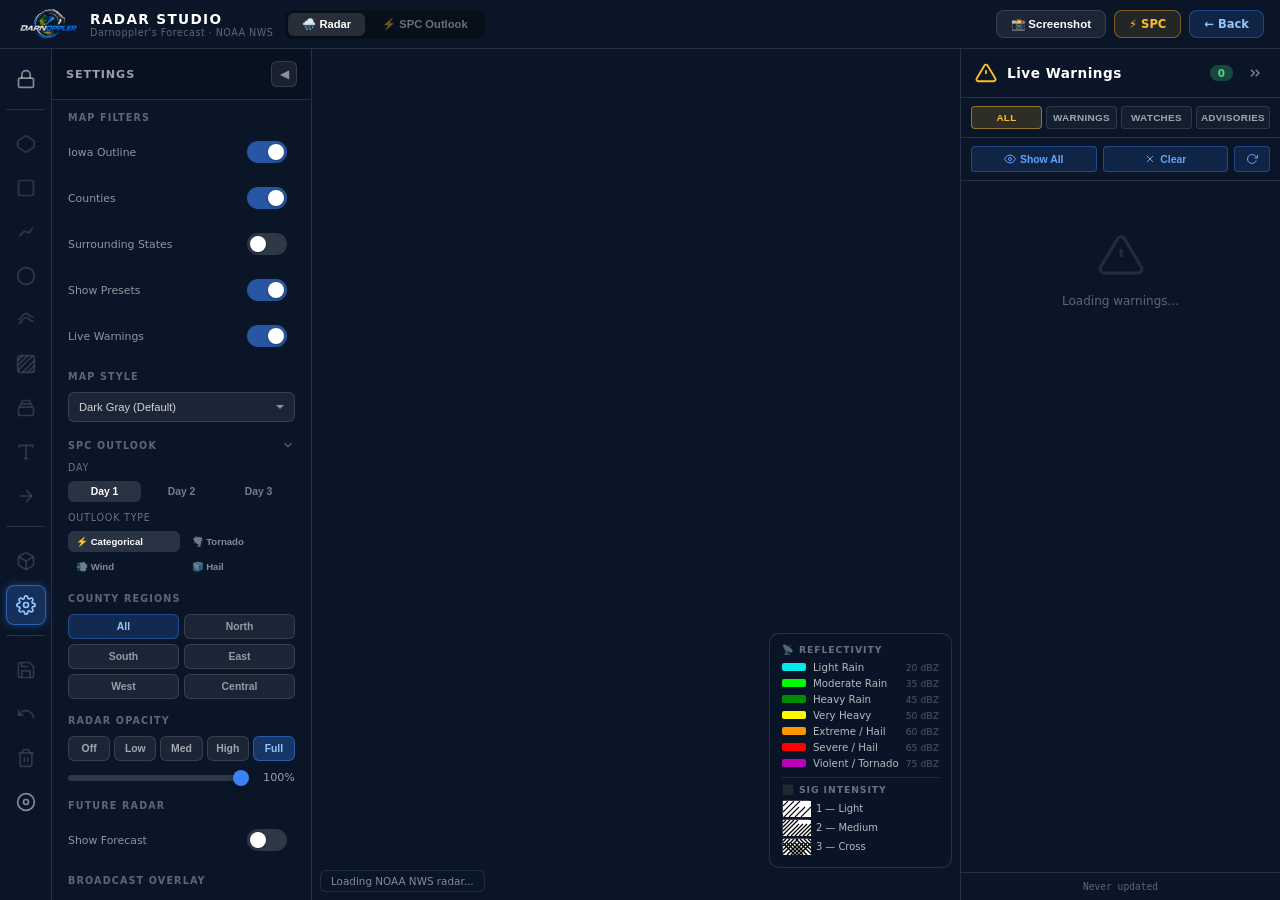
==== commit 0ab6b2a3: "Replace NOAA WMS with live MRMS observed radar" ====
--- a/radar.html
+++ b/radar.html
@@ -4999,6 +4999,7 @@
 
   // ── CONSTANTS ────────────────────────────────────────────────────────
   const IOWA_CENTER      = [41.878, -93.097];
+  const MRMS_PROXY_URL = 'https://mrms-proxy.derekdhoang.workers.dev';
   const DEFAULT_ZOOM     = 6;
   const STORAGE_KEY      = 'darnoppler-radar-drawings';
   const TEXT_STORAGE_KEY = 'darnoppler-radar-text-labels';
@@ -5360,7 +5361,7 @@
 
     // NOAA WMS radar
     loadRadar();
-    setInterval(loadRadar, 10 * 60 * 1000);
+    setInterval(loadRadar, 2 * 60 * 1000);
 
     // Iowa custom city labels (ALL CAPS bold white + black outline, zoom-tiered)
     initIowaCityLabels(map);
@@ -6246,11 +6247,20 @@
         { attribution: layerConfig.attr, maxZoom: 19, opacity: 1, zIndex: 1 }
       ).addTo(broadcastMap);
 
-      // NOAA radar
-      broadcastRadar = L.tileLayer.wms(
-        'https://mapservices.weather.noaa.gov/eventdriven/services/radar/radar_base_reflectivity/MapServer/WMSServer',
-        { layers: '0', format: 'image/png', transparent: true, opacity: 0.85, attribution: 'NOAA NWS', zIndex: 200 }
-      ).addTo(broadcastMap);
+      // MRMS observed radar
+      (async () => {
+        try {
+          const res = await fetch(`${MRMS_PROXY_URL}/latest`);
+          if (!res.ok) throw new Error(`HTTP ${res.status}`);
+          const { latest } = await res.json();
+          broadcastRadar = L.tileLayer(
+            `${MRMS_PROXY_URL}/tiles/${latest}/{z}/{x}/{y}.png`,
+            { opacity: 0.85, attribution: 'MRMS · NOAA', zIndex: 200 }
+          ).addTo(broadcastMap);
+        } catch (err) {
+          console.error('MRMS broadcastRadar failed:', err);
+        }
+      })();
 
       // City/state labels on top
       L.tileLayer('https://{s}.basemaps.cartocdn.com/rastertiles/voyager_only_labels/{z}/{x}/{y}{r}.png',
@@ -7523,17 +7533,28 @@
 
 
   // ── RADAR ────────────────────────────────────────────────────────────
-  function loadRadar() {
+  async function loadRadar() {
     if (radarLayer && map) { map.removeLayer(radarLayer); radarLayer = null; }
     if (!map) return;
-    radarLayer = L.tileLayer.wms(
-      'https://mapservices.weather.noaa.gov/eventdriven/services/radar/radar_base_reflectivity/MapServer/WMSServer',
-      { layers: '0', format: 'image/png', transparent: true, opacity: opacityLevel, attribution: 'NOAA NWS', zIndex: 200 }
-    ).addTo(map);
-    const t = new Date().toLocaleTimeString('en-US', { hour: '2-digit', minute: '2-digit', timeZoneName: 'short' });
-    document.getElementById('radar-timestamp').textContent = '📡 NOAA NWS · ' + t;
-  }
-
+    try {
+      const res = await fetch(`${MRMS_PROXY_URL}/latest`);
+      if (!res.ok) throw new Error(`HTTP ${res.status}`);
+      const { latest, lag_minutes } = await res.json();
+
+      radarLayer = L.tileLayer(
+        `${MRMS_PROXY_URL}/tiles/${latest}/{z}/{x}/{y}.png`,
+        { opacity: opacityLevel, attribution: 'MRMS · NOAA', zIndex: 200 }
+      ).addTo(map);
+
+      const lagText = lag_minutes < 10
+        ? `${Math.round(lag_minutes)}m ago`
+        : `⚠️ ${Math.round(lag_minutes)}m ago`;
+      document.getElementById('radar-timestamp').textContent = `📡 MRMS · ${lagText}`;
+    } catch (err) {
+      console.error('MRMS loadRadar failed:', err);
+      document.getElementById('radar-timestamp').textContent = '📡 MRMS · unavailable';
+    }
+  }
 
   // ── IOWA GEOGRAPHY ───────────────────────────────────────────────────
   async function loadIowaOutline() {
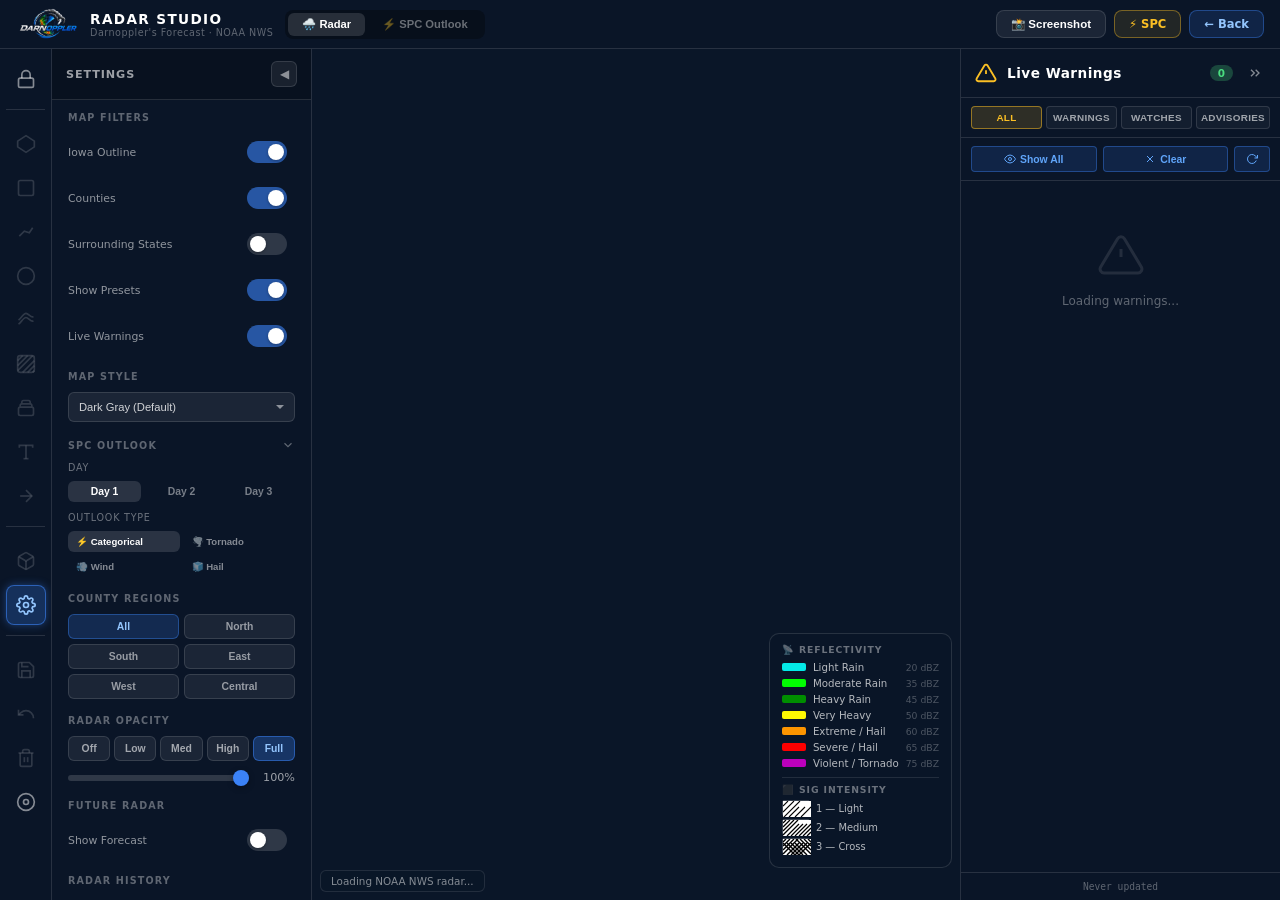
==== commit 1bb35964: "MRMS radar history loop with slider and animation controls" ====
--- a/radar.html
+++ b/radar.html
@@ -4084,6 +4084,53 @@
               <div class="forecast-error" id="forecast-error" hidden>
                 <span>⚠️ Forecast data unavailable</span>
                 <button class="forecast-retry-btn" id="forecast-retry-btn" type="button">Retry</button>
+              </div>
+            </div>
+
+            <div class="panel-section">
+              <div class="panel-section-title">Radar History</div>
+
+              <!-- Toggle -->
+              <div class="filter-row">
+                <span class="filter-label">Show Loop</span>
+                <label class="toggle-switch">
+                  <input type="checkbox" id="mrms-loop-toggle">
+                  <div class="toggle-track"></div>
+                  <div class="toggle-thumb"></div>
+                </label>
+              </div>
+
+              <!-- Frame time display -->
+              <div class="future-radar-info" id="mrms-loop-info" hidden>
+                <div class="forecast-time" id="mrms-loop-time-label">Loading…</div>
+                <div class="forecast-source">
+                  <span id="mrms-loop-source-label">MRMS · —</span>
+                </div>
+              </div>
+
+              <!-- Controls -->
+              <div class="forecast-controls" id="mrms-loop-controls" hidden>
+                <button class="forecast-nav-btn" id="mrms-prev-btn" title="Previous frame" type="button">⏮</button>
+                <button class="forecast-play-btn" id="mrms-play-btn" title="Play/Pause" type="button">▶</button>
+                <button class="forecast-nav-btn" id="mrms-next-btn" title="Next frame" type="button">⏭</button>
+                <span class="opacity-value forecast-hour" id="mrms-frame-label">0/0</span>
+              </div>
+
+              <!-- Slider -->
+              <div class="forecast-slider-block" id="mrms-slider-block" hidden>
+                <div class="forecast-slider-track">
+                  <input type="range" class="forecast-slider" id="mrms-slider" min="0" max="0" value="0" step="1">
+                </div>
+                <div class="forecast-tick-labels">
+                  <span id="mrms-slider-oldest">—</span>
+                  <span id="mrms-slider-latest">Now</span>
+                </div>
+              </div>
+
+              <!-- Loading -->
+              <div class="forecast-loading" id="mrms-loop-loading" hidden>
+                <span class="forecast-loading-dot"></span>
+                <span>Loading frame…</span>
               </div>
             </div>
 
@@ -5004,6 +5051,159 @@
   const STORAGE_KEY      = 'darnoppler-radar-drawings';
   const TEXT_STORAGE_KEY = 'darnoppler-radar-text-labels';
   const IOWA_FIPS        = '19';
+
+  // ── MRMS HISTORY LOOP ────────────────────────────────────────────
+    let mrmsFrames        = [];
+    let mrmsFrameIndex    = 0;
+    let mrmsLoopActive    = false;
+    let mrmsLoopLayer     = null;
+    let mrmsPlayInterval  = null;
+
+    const mrmsLoopToggle  = document.getElementById('mrms-loop-toggle');
+    const mrmsLoopInfo    = document.getElementById('mrms-loop-info');
+    const mrmsLoopControls = document.getElementById('mrms-loop-controls');
+    const mrmsLoopLoading = document.getElementById('mrms-loop-loading');
+    const mrmsTimeLabel   = document.getElementById('mrms-loop-time-label');
+    const mrmsSourceLabel = document.getElementById('mrms-loop-source-label');
+    const mrmsFrameLabel  = document.getElementById('mrms-frame-label');
+    const mrmsPlayBtn     = document.getElementById('mrms-play-btn');
+    const mrmsPrevBtn     = document.getElementById('mrms-prev-btn');
+    const mrmsNextBtn     = document.getElementById('mrms-next-btn');
+    const mrmsSliderBlock = document.getElementById('mrms-slider-block');
+    const mrmsSlider      = document.getElementById('mrms-slider');
+    const mrmsSliderOldest = document.getElementById('mrms-slider-oldest');
+    const mrmsSliderLatest = document.getElementById('mrms-slider-latest');
+
+    function formatMrmsTimestamp(ts) {
+      // '20260516-062437' → '6:24 AM CDT'
+      const y = ts.slice(0,4), mo = ts.slice(4,6), d = ts.slice(6,8);
+      const h = ts.slice(9,11), mi = ts.slice(11,13), s = ts.slice(13,15);
+      const dt = new Date(`${y}-${mo}-${d}T${h}:${mi}:${s}Z`);
+      return dt.toLocaleTimeString('en-US', {
+        hour: 'numeric', minute: '2-digit', timeZoneName: 'short'
+      });
+    }
+
+    function showMrmsFrame(index) {
+      if (!mrmsFrames.length || !map) return;
+      mrmsFrameIndex = Math.max(0, Math.min(index, mrmsFrames.length - 1));
+      const ts = mrmsFrames[mrmsFrameIndex];
+
+      if (mrmsLoopLayer) { map.removeLayer(mrmsLoopLayer); mrmsLoopLayer = null; }
+
+      mrmsLoopLoading.hidden = false;
+      mrmsLoopLayer = L.tileLayer(
+        `${MRMS_PROXY_URL}/tiles/${ts}/{z}/{x}/{y}.png`,
+        { opacity: opacityLevel, attribution: 'MRMS · NOAA', zIndex: 200 }
+      ).addTo(map);
+
+      setTimeout(() => { mrmsLoopLoading.hidden = true; }, 1500);
+
+      mrmsTimeLabel.textContent = formatMrmsTimestamp(ts);
+      mrmsSourceLabel.textContent = `MRMS · frame ${mrmsFrameIndex + 1}/${mrmsFrames.length}`;
+      mrmsFrameLabel.textContent  = `${mrmsFrameIndex + 1}/${mrmsFrames.length}`;
+
+      mrmsPrevBtn.disabled = mrmsFrameIndex <= 0;
+      mrmsNextBtn.disabled = mrmsFrameIndex >= mrmsFrames.length - 1;
+      if (mrmsSlider) mrmsSlider.value = mrmsFrameIndex;
+    }
+
+    function startMrmsPlayback() {
+      if (mrmsPlayInterval) return;
+      mrmsPlayBtn.textContent = '⏸';
+      mrmsPlayBtn.classList.add('playing');
+      mrmsPlayInterval = setInterval(() => {
+        let next = mrmsFrameIndex + 1;
+        if (next >= mrmsFrames.length) next = 0;
+        showMrmsFrame(next);
+      }, 1200);
+    }
+
+    function stopMrmsPlayback() {
+      if (mrmsPlayInterval) {
+        clearInterval(mrmsPlayInterval);
+        mrmsPlayInterval = null;
+      }
+      mrmsPlayBtn.textContent = '▶';
+      mrmsPlayBtn.classList.remove('playing');
+    }
+
+    async function toggleMrmsLoop(enabled) {
+      mrmsLoopActive = enabled;
+
+      if (enabled) {
+        // Fetch frame inventory
+        try {
+          const res = await fetch(`${MRMS_PROXY_URL}/latest`);
+          if (!res.ok) throw new Error(`HTTP ${res.status}`);
+          const { frames } = await res.json();
+          mrmsFrames = frames || [];
+        } catch (err) {
+          console.error('MRMS loop fetch failed:', err);
+          mrmsLoopToggle.checked = false;
+          mrmsLoopActive = false;
+          return;
+        }
+
+        if (!mrmsFrames.length) {
+          mrmsLoopToggle.checked = false;
+          mrmsLoopActive = false;
+          return;
+        }
+
+        // Hide live MRMS layer
+        if (radarLayer) map.removeLayer(radarLayer);
+
+        mrmsLoopInfo.hidden     = false;
+        mrmsLoopControls.hidden = false;
+        mrmsSliderBlock.hidden  = false;
+
+        // Set slider range
+        mrmsSlider.max   = mrmsFrames.length - 1;
+        mrmsSlider.value = 0;
+        mrmsSliderOldest.textContent = formatMrmsTimestamp(mrmsFrames[0]);
+        mrmsSliderLatest.textContent = 'Now';
+
+        // Start at oldest frame
+        showMrmsFrame(0);
+        startMrmsPlayback();
+
+      } else {
+        stopMrmsPlayback();
+
+        if (mrmsLoopLayer) { map.removeLayer(mrmsLoopLayer); mrmsLoopLayer = null; }
+
+        mrmsLoopInfo.hidden     = true;
+        mrmsLoopControls.hidden = true;
+        mrmsLoopLoading.hidden  = true;
+        mrmsSliderBlock.hidden  = true;
+
+        // Restore live MRMS
+        await loadRadar();
+      }
+    }
+
+    mrmsLoopToggle.addEventListener('change', (e) => toggleMrmsLoop(e.target.checked));
+    mrmsSlider.addEventListener('input', () => {
+      if (!mrmsLoopActive) return;
+      stopMrmsPlayback();
+      showMrmsFrame(parseInt(mrmsSlider.value));
+    });
+    mrmsPlayBtn.addEventListener('click', () => {
+      if (!mrmsLoopActive) return;
+      if (mrmsPlayInterval) stopMrmsPlayback();
+      else startMrmsPlayback();
+    });
+    mrmsPrevBtn.addEventListener('click', () => {
+      if (!mrmsLoopActive) return;
+      stopMrmsPlayback();
+      showMrmsFrame(mrmsFrameIndex - 1);
+    });
+    mrmsNextBtn.addEventListener('click', () => {
+      if (!mrmsLoopActive) return;
+      stopMrmsPlayback();
+      showMrmsFrame(mrmsFrameIndex + 1);
+    });
 
   // Map tile layers
   const MAP_LAYERS = {
@@ -8600,14 +8800,12 @@
           map.removeLayer(futureRadarLayer);
           futureRadarLayer = null;
         }
-        if (radarLayer) radarLayer.addTo(map);
- 
         futureInfo.hidden = true;
         futureControls.hidden = true;
         sliderBlock.hidden = true;
         loadingEl.hidden = true;
- 
-        loadRadar();
+
+        await loadRadar();
       }
     }
  
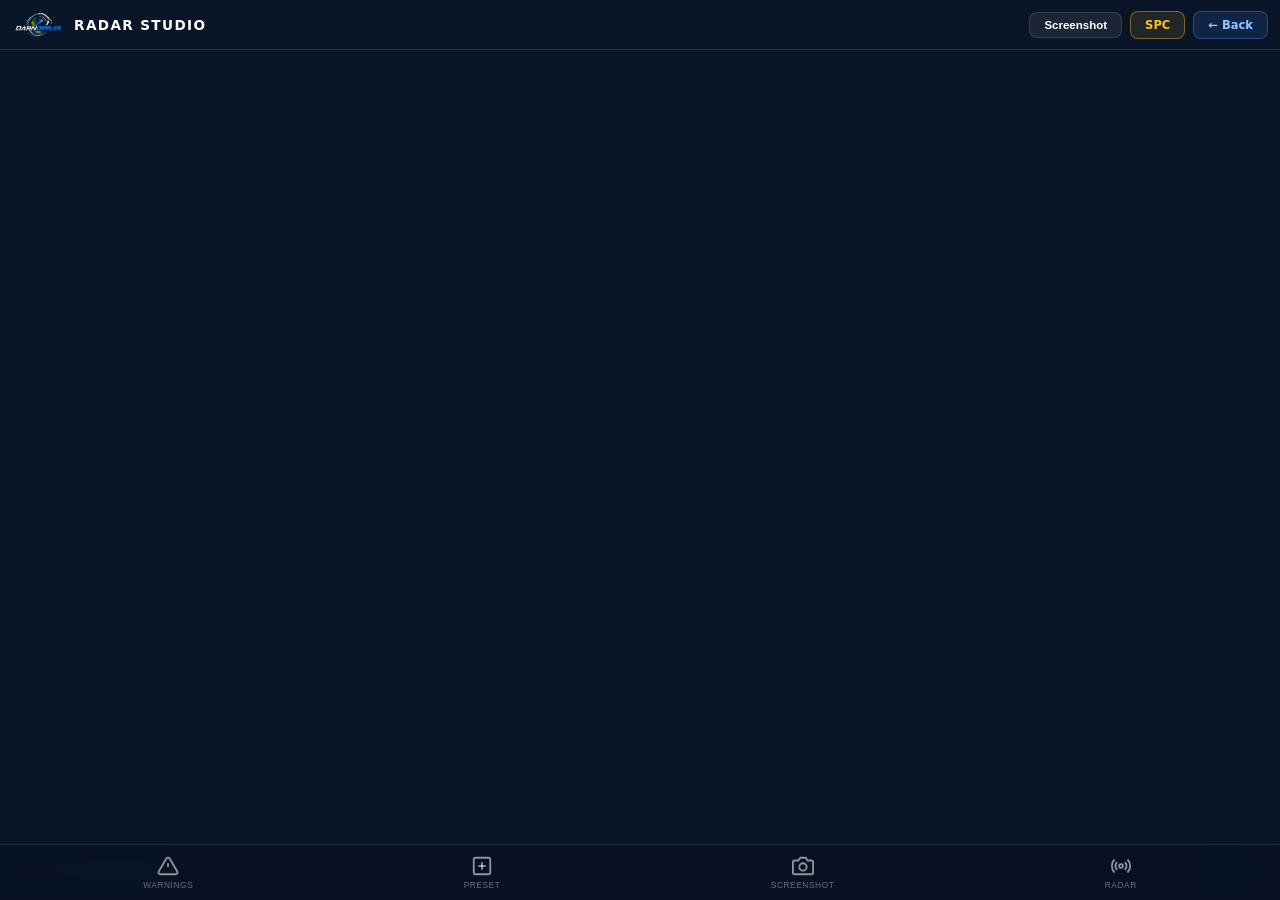
==== commit 0bdf1f41: "Phase 2+3 - county multi-select, 11 sub-regions, warning region filter, legend toggles, emoji remova" ====
--- a/radar.html
+++ b/radar.html
@@ -1221,6 +1221,160 @@
     .spc-legend-intensity-label {
       font-size: 0.62rem;
       color: rgba(255,255,255,0.7);
+    }
+
+    /* ═══════════════════════════════════════════════════════════════════
+       PORTRAIT — show rotate prompt on tablets (phones too narrow anyway)
+       ═══════════════════════════════════════════════════════════════════ */
+    @media (max-width: 1366px) and (orientation: portrait) {
+      /* Show a "rotate your device" overlay for portrait mode */
+      body::before {
+        content: '';
+        position: fixed;
+        inset: 0;
+        background: rgba(8,18,36,0.97);
+        z-index: 99999;
+      }
+      body::after {
+        content: 'Rotate to Landscape';
+        position: fixed;
+        top: 50%;
+        left: 50%;
+        transform: translate(-50%, -50%);
+        z-index: 100000;
+        color: rgba(255,255,255,0.7);
+        font-size: 1.1rem;
+        font-weight: 600;
+        letter-spacing: 0.1em;
+        text-transform: uppercase;
+        text-align: center;
+        display: flex;
+        flex-direction: column;
+        align-items: center;
+        gap: 16px;
+        white-space: nowrap;
+      }
+      #portrait-rotate-hint {
+        display: flex !important;
+      }
+    }
+
+    /* ═══════════════════════════════════════════════════════════════════
+       LANDSCAPE TABLET / MOBILE LAYOUT
+       Catches phones (all orientations ≤ 900px wide) and
+       iPads in landscape (1024–1366px)
+       ═══════════════════════════════════════════════════════════════════ */
+    @media (max-width: 1366px) and (orientation: landscape),
+           (max-width: 900px) {
+
+      /* Hide desktop-only tools and panels */
+      .sidebar,
+      .sidebar-toggle,
+      #view-tab-spc,
+      .edit-mode-toggle,
+      #screenshot-btn {
+        display: none !important;
+      }
+
+      /* Topbar: compact */
+      .topbar {
+        padding: 0 12px;
+        height: 50px;
+        gap: 8px;
+      }
+      .topbar-brand img { height: 26px; }
+      .topbar-subtitle { display: none; }
+
+      /* Map fills remaining screen height */
+      #radar-map {
+        height: calc(100vh - 50px - 56px) !important;
+      }
+
+      /* Warnings sidebar becomes bottom sheet */
+      #warnings-sidebar {
+        position: fixed !important;
+        bottom: 56px;
+        left: 0;
+        right: 0;
+        width: 100% !important;
+        height: 45vh;
+        z-index: 500;
+        border-radius: 16px 16px 0 0;
+        border-top: 1px solid rgba(255,255,255,0.12);
+        transform: translateY(100%);
+        transition: transform 0.3s ease;
+        overflow-y: auto;
+      }
+      #warnings-sidebar.mobile-open {
+        transform: translateY(0);
+      }
+      #warnings-sidebar.collapsed {
+        transform: translateY(100%);
+      }
+
+      /* Mobile bottom action bar */
+      #mobile-bottom-bar {
+        display: flex !important;
+        position: fixed;
+        bottom: 0; left: 0; right: 0;
+        height: 56px;
+        background: rgba(8,18,36,0.96);
+        backdrop-filter: blur(12px);
+        -webkit-backdrop-filter: blur(12px);
+        border-top: 0.5px solid rgba(255,255,255,0.1);
+        z-index: 600;
+        align-items: center;
+        justify-content: space-around;
+        padding: 0 8px;
+      }
+
+      .mobile-bar-btn {
+        display: flex;
+        flex-direction: column;
+        align-items: center;
+        gap: 3px;
+        padding: 6px 14px;
+        border: none;
+        background: transparent;
+        color: rgba(255,255,255,0.55);
+        cursor: pointer;
+        border-radius: 8px;
+        transition: all 0.15s;
+      }
+      .mobile-bar-btn svg { width: 22px; height: 22px; }
+      .mobile-bar-btn span {
+        font-size: 0.52rem;
+        letter-spacing: 0.07em;
+        text-transform: uppercase;
+        color: rgba(255,255,255,0.4);
+      }
+      .mobile-bar-btn.active { color: #60a5fa; background: rgba(96,165,250,0.12); }
+      .mobile-bar-btn.active span { color: #60a5fa; }
+
+      /* Preset modal: full-width bottom sheet */
+      #preset-modal-overlay { align-items: flex-end; }
+      #preset-modal-overlay .preset-modal {
+        width: 100%;
+        max-width: 100%;
+        max-height: 92vh;
+        border-radius: 16px 16px 0 0;
+        margin: 0;
+      }
+
+      /* Legends hidden — too cluttered */
+      #map-legend, #spc-legend { display: none !important; }
+
+      /* Hide desktop expand button */
+      #warnings-expand-btn { display: none !important; }
+
+      /* View tabs hidden */
+      .view-tabs { display: none !important; }
+    }
+
+    /* Desktop only: hide mobile elements */
+    @media (min-width: 1367px) {
+      #mobile-bottom-bar { display: none !important; }
+      #portrait-rotate-hint { display: none !important; }
     }
 
     /* ── BROADCAST OVERLAY FRAMES ─────────────────────────────────────── */
@@ -2999,258 +3153,323 @@
       overflow: hidden;
     }
 
-    /* Radar Banner Preset */
+    /* ═══════════════════════════════════════════════════════════════════
+       PRESET GLASS DESIGN SYSTEM — Darnoppler Signature Style
+       All presets share this glass foundation. Accent color (--preset-accent)
+       drives the border glow and is set per-preset via inline style.
+       ═══════════════════════════════════════════════════════════════════ */
+
+    /* Shared glass base — applied to all preset wrapper divs */
+    .preset-glass {
+      --preset-accent: #60a5fa;
+      background: rgba(8, 18, 36, 0.72);
+      backdrop-filter: blur(14px);
+      -webkit-backdrop-filter: blur(14px);
+      border: 0.5px solid rgba(255,255,255,0.14);
+      border-radius: 10px;
+      border-left: 3px solid var(--preset-accent);
+      box-shadow:
+        0 0 20px rgba(0,0,0,0.5),
+        inset 0 0 0 0.5px rgba(255,255,255,0.06),
+        0 0 16px -6px var(--preset-accent);
+      overflow: hidden;
+      font-family: system-ui, -apple-system, sans-serif;
+    }
+
+    /* ── RADAR BANNER ──────────────────────────────────────────────── */
     .preset-radar-banner {
       display: flex;
       align-items: center;
-      background: rgba(255,255,255,0.95);
-      border-bottom: 4px solid #b91c1c;
-      padding: 8px 20px;
-      gap: 20px;
-      min-width: 500px;
-    }
-
+      padding: 10px 18px;
+      gap: 16px;
+      min-width: 460px;
+    }
     .preset-radar-banner .banner-logo {
-      height: 40px;
+      height: 34px;
       width: auto;
-    }
-
+      filter: drop-shadow(0 0 6px rgba(96,165,250,0.4));
+    }
     .preset-radar-banner .banner-title {
       font-family: 'Bebas Neue', Impact, sans-serif;
-      font-size: 2rem;
-      color: #1a1a1a;
-      letter-spacing: 0.05em;
-    }
-
+      font-size: 1.8rem;
+      color: #fff;
+      letter-spacing: 0.06em;
+      text-shadow: 0 0 20px rgba(96,165,250,0.3);
+    }
+    .preset-radar-banner .banner-subtitles {
+      display: flex;
+      flex-direction: column;
+      gap: 1px;
+    }
+    .preset-radar-banner .banner-sub {
+      font-size: 0.6rem;
+      color: rgba(255,255,255,0.45);
+      letter-spacing: 0.08em;
+      text-transform: uppercase;
+    }
     .preset-radar-banner .banner-data {
       display: flex;
-      gap: 16px;
+      gap: 14px;
       margin-left: auto;
     }
-
     .preset-radar-banner .banner-field {
       display: flex;
       flex-direction: column;
       align-items: center;
-    }
-
+      gap: 1px;
+    }
     .preset-radar-banner .banner-field-label {
-      font-size: 0.65rem;
-      color: #666;
+      font-size: 0.52rem;
+      color: rgba(255,255,255,0.32);
       text-transform: uppercase;
-      letter-spacing: 0.08em;
-    }
-
+      letter-spacing: 0.1em;
+    }
     .preset-radar-banner .banner-field-value {
-      font-size: 1.1rem;
-      font-weight: 700;
-      color: #1a1a1a;
-    }
-
-    .preset-radar-banner .banner-time {
-      font-family: 'Bebas Neue', Impact, sans-serif;
-      font-size: 2rem;
-      color: #1a1a1a;
-      letter-spacing: 0.02em;
-    }
-
-    /* Conditions Box Preset */
-    .preset-conditions-box {
-      background: rgba(10, 22, 40, 0.95);
-      border: 1px solid rgba(255,255,255,0.2);
-      border-radius: 12px;
-      padding: 16px 20px;
-      min-width: 200px;
-      backdrop-filter: blur(10px);
-    }
-
-    .preset-conditions-box .cond-city {
       font-size: 1rem;
       font-weight: 700;
       color: #fff;
+    }
+    .preset-radar-banner .banner-time {
+      font-family: 'Bebas Neue', Impact, sans-serif;
+      font-size: 1.6rem;
+      color: rgba(255,255,255,0.8);
+      letter-spacing: 0.04em;
+    }
+
+    /* ── CONDITIONS BOX ────────────────────────────────────────────── */
+    .preset-conditions-box {
+      padding: 14px 18px;
+      min-width: 180px;
+    }
+    .preset-conditions-box .cond-city {
+      font-size: 0.7rem;
+      font-weight: 700;
+      color: rgba(255,255,255,0.5);
+      text-transform: uppercase;
+      letter-spacing: 0.1em;
       margin-bottom: 4px;
     }
-
     .preset-conditions-box .cond-temp {
-      font-size: 2.5rem;
-      font-weight: 700;
-      color: #fbbf24;
+      font-size: 2.8rem;
+      font-weight: 300;
+      color: #fff;
       line-height: 1;
-    }
-
+      text-shadow: 0 0 30px rgba(251,191,36,0.3);
+    }
     .preset-conditions-box .cond-desc {
-      font-size: 0.85rem;
-      color: rgba(255,255,255,0.7);
+      font-size: 0.8rem;
+      color: rgba(255,255,255,0.6);
       margin-top: 4px;
     }
-
     .preset-conditions-box .cond-wind {
-      font-size: 0.75rem;
-      color: rgba(255,255,255,0.5);
-      margin-top: 8px;
-    }
-
-    /* Alert Banner Preset */
+      font-size: 0.66rem;
+      color: rgba(255,255,255,0.35);
+      margin-top: 6px;
+      letter-spacing: 0.04em;
+    }
+    .preset-conditions-box .cond-subtitles {
+      display: flex;
+      flex-direction: column;
+      gap: 1px;
+      margin-top: 4px;
+    }
+    .preset-conditions-box .cond-sub {
+      font-size: 0.65rem;
+      color: rgba(255,255,255,0.4);
+    }
+
+    /* ── ALERT BANNER ──────────────────────────────────────────────── */
     .preset-alert-banner {
-      background: linear-gradient(90deg, #b91c1c, #dc2626, #b91c1c);
-      padding: 12px 30px;
+      padding: 14px 28px;
       text-align: center;
-      min-width: 400px;
-    }
-
+      min-width: 380px;
+    }
     .preset-alert-banner .alert-title {
+      font-family: 'Bebas Neue', Impact, sans-serif;
+      font-size: 2rem;
+      color: #fff;
+      letter-spacing: 0.1em;
+      text-shadow: 0 0 24px var(--preset-accent, #e84040);
+      line-height: 1;
+    }
+    .preset-alert-banner .alert-subtitle {
+      font-size: 0.8rem;
+      color: rgba(255,255,255,0.75);
+      margin-top: 4px;
+      letter-spacing: 0.03em;
+    }
+    .preset-alert-banner .alert-subtitles {
+      display: flex;
+      flex-direction: column;
+      gap: 2px;
+      margin-top: 4px;
+    }
+    .preset-alert-banner .alert-sub {
+      font-size: 0.78rem;
+      color: rgba(255,255,255,0.65);
+      letter-spacing: 0.03em;
+    }
+
+    /* ── INFO BANNER ───────────────────────────────────────────────── */
+    .preset-info-banner {
+      min-width: 380px;
+    }
+    .info-banner-header {
+      display: flex;
+      align-items: center;
+      padding: 10px 16px;
+      gap: 14px;
+    }
+    .info-banner-logo {
+      width: 40px;
+      height: 40px;
+      object-fit: contain;
+      border-radius: 6px;
+      filter: drop-shadow(0 0 8px rgba(255,255,255,0.12));
+    }
+    .info-banner-titles { flex: 1; }
+    .info-banner-title {
       font-family: 'Bebas Neue', Impact, sans-serif;
       font-size: 1.8rem;
       color: #fff;
-      letter-spacing: 0.1em;
-      text-shadow: 2px 2px 4px rgba(0,0,0,0.3);
-    }
-
-    .preset-alert-banner .alert-subtitle {
-      font-size: 0.85rem;
-      color: rgba(255,255,255,0.9);
-      margin-top: 2px;
-    }
-
-    /* Info Banner Preset (MWNS style) */
-    .preset-info-banner {
-      background: #fff;
-      min-width: 420px;
-      box-shadow: 0 4px 20px rgba(0,0,0,0.4);
-    }
-
-    .info-banner-header {
+      letter-spacing: 0.04em;
+      line-height: 1;
+      text-shadow: 0 0 18px rgba(255,255,255,0.12);
+    }
+    .info-banner-subtitle {
+      font-size: 0.72rem;
+      color: rgba(255,255,255,0.5);
+      font-weight: 500;
+      margin-top: 3px;
+      letter-spacing: 0.07em;
+      text-transform: uppercase;
+    }
+    .info-banner-subtitles {
+      display: flex;
+      flex-direction: column;
+      gap: 1px;
+      margin-top: 3px;
+    }
+    .info-banner-sub {
+      font-size: 0.68rem;
+      color: rgba(255,255,255,0.45);
+      letter-spacing: 0.06em;
+      text-transform: uppercase;
+    }
+    .info-banner-posted {
+      background: rgba(255,255,255,0.05);
+      border-top: 0.5px solid rgba(255,255,255,0.07);
+      color: rgba(255,255,255,0.38);
+      font-size: 0.6rem;
+      font-weight: 600;
+      padding: 5px 16px;
+      letter-spacing: 0.09em;
+      text-transform: uppercase;
+    }
+
+    /* ── LOCATION TAG ──────────────────────────────────────────────── */
+    .preset-location-tag {
+      padding: 8px 16px;
       display: flex;
       align-items: center;
-      padding: 8px 16px;
-      gap: 12px;
-    }
-
-    .info-banner-logo {
-      width: 50px;
-      height: 50px;
-      object-fit: contain;
-      background: #c00;
-      padding: 4px;
-    }
-
-    .info-banner-titles {
-      flex: 1;
-    }
-
-    .info-banner-title {
-      font-family: 'Bebas Neue', Impact, sans-serif;
-      font-size: 2rem;
-      color: #111;
-      letter-spacing: 0.02em;
-      line-height: 1;
-    }
-
-    .info-banner-subtitle {
-      font-size: 0.9rem;
-      color: #333;
-      font-weight: 600;
-      margin-top: 2px;
-    }
-
-    .info-banner-posted {
-      background: #111;
-      color: #fff;
-      font-size: 0.75rem;
-      font-weight: 700;
-      padding: 6px 16px;
-      letter-spacing: 0.05em;
-    }
-
-    /* Location Tag Preset */
-    .preset-location-tag {
-      background: rgba(10, 22, 40, 0.9);
-      border: 2px solid #60a5fa;
-      border-radius: 8px;
-      padding: 8px 16px;
-      display: flex;
-      align-items: center;
-      gap: 8px;
-    }
-
+      gap: 10px;
+    }
     .preset-location-tag .loc-icon {
-      font-size: 1.2rem;
-    }
-
+      font-size: 1.1rem;
+      filter: drop-shadow(0 0 6px rgba(96,165,250,0.5));
+    }
     .preset-location-tag .loc-name {
-      font-size: 0.9rem;
+      font-size: 0.92rem;
       font-weight: 700;
       color: #fff;
-    }
-
-    /* ── SEVERITY POTENTIAL PRESET ────────────────────────────────────── */
+      letter-spacing: 0.04em;
+    }
+    .preset-location-tag .loc-subtitles {
+      display: flex;
+      flex-direction: column;
+      gap: 1px;
+    }
+    .preset-location-tag .loc-sub {
+      font-size: 0.65rem;
+      color: rgba(255,255,255,0.45);
+      letter-spacing: 0.05em;
+    }
+
+    /* ── SEVERITY POTENTIAL PRESET ─────────────────────────────────── */
     .preset-severity {
-      background: #fff;
-      border-radius: 6px;
-      overflow: hidden;
       min-width: 340px;
-      box-shadow: 0 4px 20px rgba(0,0,0,0.5);
-      font-family: Arial Black, Arial, sans-serif;
+      font-family: system-ui, -apple-system, sans-serif;
     }
     .preset-severity .sev-header {
       display: flex;
-      align-items: stretch;
+      align-items: center;
+      padding: 10px 14px;
+      gap: 14px;
     }
     .preset-severity .sev-logo-area {
-      background: #e84040;
-      padding: 8px 10px;
       display: flex;
       align-items: center;
       justify-content: center;
-      min-width: 56px;
+      width: 40px;
+      flex-shrink: 0;
     }
     .preset-severity .sev-logo-img {
-      width: 40px;
-      height: 40px;
+      width: 38px;
+      height: 38px;
       object-fit: contain;
+      filter: drop-shadow(0 0 8px rgba(232,64,64,0.5));
     }
     .preset-severity .sev-title-area {
       flex: 1;
-      padding: 6px 12px;
       display: flex;
       flex-direction: column;
       justify-content: center;
     }
     .preset-severity .sev-title {
-      font-size: 1.4rem;
+      font-size: 1.15rem;
       font-weight: 900;
-      color: #111;
+      color: #fff;
       text-transform: uppercase;
       line-height: 1;
-      letter-spacing: 0.5px;
+      letter-spacing: 0.05em;
     }
     .preset-severity .sev-subtitle {
-      font-size: 0.75rem;
-      font-weight: 700;
-      color: #555;
+      font-size: 0.6rem;
+      color: rgba(255,255,255,0.42);
       text-transform: uppercase;
-      letter-spacing: 1px;
+      letter-spacing: 0.09em;
       margin-top: 2px;
     }
+    .preset-severity .sev-subtitles {
+      display: flex;
+      flex-direction: column;
+      gap: 1px;
+      margin-top: 2px;
+    }
+    .preset-severity .sev-sub {
+      font-size: 0.58rem;
+      color: rgba(255,255,255,0.38);
+      letter-spacing: 0.07em;
+      text-transform: uppercase;
+    }
     .preset-severity .sev-boxes-area {
       display: flex;
       align-items: center;
-      padding: 6px 8px;
       gap: 3px;
       flex-shrink: 0;
     }
     .preset-severity .sev-box {
-      width: 34px;
-      height: 34px;
-      border-radius: 3px;
+      width: 30px;
+      height: 30px;
+      border-radius: 4px;
       display: flex;
       align-items: center;
       justify-content: center;
-      font-size: 1.1rem;
+      font-size: 0.9rem;
       font-weight: 900;
       color: #fff;
-      text-shadow: 0 1px 2px rgba(0,0,0,0.4);
-      flex-shrink: 0;
+      text-shadow: 0 1px 3px rgba(0,0,0,0.5);
+      box-shadow: 0 0 10px -3px currentColor;
     }
 
     /* Severity field color pickers */
@@ -3265,9 +3484,140 @@
       flex-shrink: 0;
     }
     .preset-field-color::-webkit-color-swatch-wrapper { padding: 0; }
-    .preset-field-color::-webkit-color-swatch { border-radius: 3px; border: 1px solid rgba(255,255,255,0.2); }
-
-    /* Position classes for broadcast */
+    .preset-field-color::-webkit-color-swatch { border-radius: 3px; border: 0.5px solid rgba(255,255,255,0.2); }
+
+    /* ── WARNING CARD PRESET ───────────────────────────────────────── */
+    .preset-warning-card {
+      min-width: 280px;
+      max-width: 340px;
+    }
+    .preset-warning-card .wc-header {
+      padding: 10px 14px 8px;
+      border-bottom: 0.5px solid rgba(255,255,255,0.08);
+    }
+    .preset-warning-card .wc-type {
+      font-size: 1rem;
+      font-weight: 900;
+      color: #fff;
+      text-transform: uppercase;
+      letter-spacing: 0.05em;
+      line-height: 1.1;
+    }
+    .preset-warning-card .wc-expires {
+      font-size: 0.62rem;
+      color: rgba(255,255,255,0.38);
+      margin-top: 2px;
+    }
+    .preset-warning-card .wc-body {
+      padding: 8px 14px;
+      display: flex;
+      flex-direction: column;
+      gap: 5px;
+    }
+    .preset-warning-card .wc-row {
+      display: flex;
+      align-items: center;
+      gap: 8px;
+    }
+    .preset-warning-card .wc-icon {
+      font-size: 0.9rem;
+      width: 18px;
+      text-align: center;
+      flex-shrink: 0;
+    }
+    .preset-warning-card .wc-label {
+      font-size: 0.54rem;
+      font-weight: 700;
+      text-transform: uppercase;
+      letter-spacing: 0.1em;
+      color: rgba(255,255,255,0.32);
+      width: 46px;
+      flex-shrink: 0;
+    }
+    .preset-warning-card .wc-value {
+      font-size: 0.78rem;
+      font-weight: 700;
+      color: #fff;
+    }
+    .preset-warning-card .wc-subtitles {
+      padding: 0 14px 4px;
+      display: flex;
+      flex-direction: column;
+      gap: 2px;
+    }
+    .preset-warning-card .wc-sub {
+      font-size: 0.68rem;
+      color: rgba(255,255,255,0.48);
+    }
+    .preset-warning-card .wc-footer {
+      padding: 6px 14px 8px;
+      border-top: 0.5px solid rgba(255,255,255,0.06);
+    }
+    .preset-warning-card .wc-counties-label {
+      font-size: 0.52rem;
+      font-weight: 700;
+      text-transform: uppercase;
+      letter-spacing: 0.1em;
+      color: rgba(255,255,255,0.28);
+      margin-bottom: 3px;
+    }
+    .preset-warning-card .wc-counties {
+      font-size: 0.68rem;
+      color: rgba(255,255,255,0.58);
+      line-height: 1.4;
+    }
+
+    /* ── DYNAMIC SUBTITLE ADD BUTTON ───────────────────────────────── */
+    .preset-subtitle-add-btn {
+      display: inline-flex;
+      align-items: center;
+      gap: 4px;
+      margin-top: 5px;
+      padding: 3px 8px;
+      background: rgba(34,197,94,0.12);
+      border: 0.5px solid rgba(34,197,94,0.35);
+      border-radius: 4px;
+      color: #4ade80;
+      font-size: 0.6rem;
+      font-weight: 700;
+      cursor: pointer;
+      letter-spacing: 0.05em;
+      transition: all 0.15s;
+    }
+    .preset-subtitle-add-btn:hover { background: rgba(34,197,94,0.22); }
+
+    /* Accent color picker row in modal */
+    .preset-accent-row {
+      display: flex;
+      align-items: center;
+      gap: 8px;
+      margin-bottom: 8px;
+      padding: 6px 10px;
+      background: rgba(255,255,255,0.04);
+      border-radius: 6px;
+      border: 0.5px solid rgba(255,255,255,0.08);
+    }
+    .preset-accent-label {
+      font-size: 0.62rem;
+      font-weight: 700;
+      text-transform: uppercase;
+      letter-spacing: 0.08em;
+      color: rgba(255,255,255,0.38);
+      flex: 1;
+    }
+    .preset-accent-picker {
+      width: 36px;
+      height: 24px;
+      border: none;
+      border-radius: 4px;
+      cursor: pointer;
+      padding: 1px;
+      background: transparent;
+    }
+    .preset-accent-picker::-webkit-color-swatch-wrapper { padding: 0; }
+    .preset-accent-picker::-webkit-color-swatch { border-radius: 3px; border: 0.5px solid rgba(255,255,255,0.18); }
+
+        /* Position classes for broadcast */
     .broadcast-preset.pos-top { top: 0; left: 50%; transform: translateX(-50%); }
     .broadcast-preset.pos-bottom { bottom: 60px; left: 50%; transform: translateX(-50%); }
     .broadcast-preset.pos-top-left { top: 60px; left: 20px; }
@@ -3816,16 +4166,16 @@
 
     <!-- View tabs: immediately next to brand -->
     <div class="view-tabs">
-      <button class="view-tab active" id="view-tab-radar">🌧️ Radar</button>
-      <button class="view-tab" id="view-tab-spc">⚡ SPC Outlook</button>
+      <button class="view-tab active" id="view-tab-radar">Radar</button>
+      <button class="view-tab" id="view-tab-spc">SPC Outlook</button>
     </div>
 
     <!-- Spacer pushes actions to far right -->
     <div style="flex:1;"></div>
 
     <div class="topbar-actions">
-      <button class="topbar-btn" id="btn-screenshot" title="Screenshot map (Ctrl+Shift+S)">📸 Screenshot</button>
-      <a href="https://www.spc.noaa.gov" target="_blank" class="topbar-btn amber">⚡ SPC</a>
+      <button class="topbar-btn" id="btn-screenshot" title="Screenshot map (Ctrl+Shift+S)">Screenshot</button>
+      <a href="https://www.spc.noaa.gov" target="_blank" class="topbar-btn amber">SPC</a>
       <a href="index.html" class="topbar-btn blue">← Back</a>
     </div>
   </div>
@@ -3967,6 +4317,22 @@
                   <div class="toggle-thumb"></div>
                 </label>
               </div>
+              <div class="filter-row">
+                <span class="filter-label">Radar Legend</span>
+                <label class="toggle-switch">
+                  <input type="checkbox" id="toggle-radar-legend" checked>
+                  <div class="toggle-track"></div>
+                  <div class="toggle-thumb"></div>
+                </label>
+              </div>
+              <div class="filter-row">
+                <span class="filter-label">SPC Legend</span>
+                <label class="toggle-switch">
+                  <input type="checkbox" id="toggle-spc-legend" checked>
+                  <div class="toggle-track"></div>
+                  <div class="toggle-thumb"></div>
+                </label>
+              </div>
             </div>
 
             <div class="panel-section">
@@ -3993,10 +4359,10 @@
                 </div>
                 <div style="font-size:0.6rem;text-transform:uppercase;letter-spacing:0.08em;color:rgba(255,255,255,0.4);margin-top:4px;margin-bottom:2px;">Outlook Type</div>
                 <div style="display:grid;grid-template-columns:1fr 1fr;gap:4px;">
-                  <button class="spc-type-btn active" data-type="cat">⚡ Categorical</button>
-                  <button class="spc-type-btn" data-type="torn">🌪️ Tornado</button>
-                  <button class="spc-type-btn" data-type="wind">💨 Wind</button>
-                  <button class="spc-type-btn" data-type="hail">🧊 Hail</button>
+                  <button class="spc-type-btn active" data-type="cat">Categorical</button>
+                  <button class="spc-type-btn" data-type="torn">Tornado</button>
+                  <button class="spc-type-btn" data-type="wind">Wind</button>
+                  <button class="spc-type-btn" data-type="hail">Hail</button>
                 </div>
               </div>
             </div>
@@ -4006,9 +4372,15 @@
               <div class="county-groups" id="county-groups">
                 <button class="county-group-btn active" data-region="all">All</button>
                 <button class="county-group-btn" data-region="north">North</button>
+                <button class="county-group-btn" data-region="northeast">NE</button>
+                <button class="county-group-btn" data-region="east">East</button>
+                <button class="county-group-btn" data-region="southeast">SE</button>
                 <button class="county-group-btn" data-region="south">South</button>
-                <button class="county-group-btn" data-region="east">East</button>
+                <button class="county-group-btn" data-region="southwest">SW</button>
                 <button class="county-group-btn" data-region="west">West</button>
+                <button class="county-group-btn" data-region="northwest">NW</button>
+                <button class="county-group-btn" data-region="northcentral">NC</button>
+                <button class="county-group-btn" data-region="southcentral">SC</button>
                 <button class="county-group-btn" data-region="central">Central</button>
               </div>
             </div>
@@ -4082,7 +4454,7 @@
  
               <!-- Error + retry -->
               <div class="forecast-error" id="forecast-error" hidden>
-                <span>⚠️ Forecast data unavailable</span>
+                <span>Forecast data unavailable</span>
                 <button class="forecast-retry-btn" id="forecast-retry-btn" type="button">Retry</button>
               </div>
             </div>
@@ -4659,7 +5031,7 @@
 
       <!-- Legend -->
       <div class="map-legend" id="map-legend">
-        <div class="legend-section-title">📡 Reflectivity</div>
+        <div class="legend-section-title">Reflectivity</div>
         <div class="legend-row"><div class="legend-swatch" style="background:#04e9e7;"></div><span class="legend-text">Light Rain</span><span class="legend-dbz">20 dBZ</span></div>
         <div class="legend-row"><div class="legend-swatch" style="background:#02fd02;"></div><span class="legend-text">Moderate Rain</span><span class="legend-dbz">35 dBZ</span></div>
         <div class="legend-row"><div class="legend-swatch" style="background:#008e00;"></div><span class="legend-text">Heavy Rain</span><span class="legend-dbz">45 dBZ</span></div>
@@ -4669,7 +5041,7 @@
         <div class="legend-row"><div class="legend-swatch" style="background:#bc00bc;"></div><span class="legend-text">Violent / Tornado</span><span class="legend-dbz">75 dBZ</span></div>
         <!-- SIG Hatch Intensity -->
         <div class="spc-legend-intensity" style="margin-top:8px;border-top:1px solid rgba(255,255,255,0.1);padding-top:6px;">
-          <div class="legend-section-title" style="margin-bottom:5px;">⬛ SIG Intensity</div>
+          <div class="legend-section-title" style="margin-bottom:5px;">SIG Intensity</div>
           <div class="spc-legend-intensity-row">
             <div class="spc-legend-intensity-swatch">
               <svg width="28" height="16" xmlns="http://www.w3.org/2000/svg"><rect width="28" height="16" fill="white"/><line x1="0" y1="5" x2="5" y2="0" stroke="#000" stroke-width="1.1"/><line x1="0" y1="11" x2="11" y2="0" stroke="#000" stroke-width="1.1"/><line x1="0" y1="17" x2="17" y2="0" stroke="#000" stroke-width="1.1"/><line x1="6" y1="16" x2="16" y2="6" stroke="#000" stroke-width="1.1"/><line x1="12" y1="16" x2="22" y2="6" stroke="#000" stroke-width="1.1"/><line x1="18" y1="16" x2="28" y2="6" stroke="#000" stroke-width="1.1"/></svg>
@@ -4693,7 +5065,7 @@
 
       <!-- SPC Risk Level Legend (visible in SPC view) -->
       <div class="map-legend spc-legend" id="spc-legend">
-        <div class="legend-section-title">⚡ Risk Level</div>
+        <div class="legend-section-title">Risk Level</div>
         <div class="legend-row"><div class="legend-swatch" style="background:#c5e8c5;"></div><span class="legend-text">General Thunder</span></div>
         <div class="legend-row"><div class="legend-swatch" style="background:#4daf4d;"></div><span class="legend-text">Marginal</span></div>
         <div class="legend-row"><div class="legend-swatch" style="background:#f0f04d;"></div><span class="legend-text">Slight</span></div>
@@ -4754,6 +5126,60 @@
 
       <div class="warnings-last-updated" id="warnings-last-updated">Never updated</div>
     </div>
+  </div>
+
+  <!-- PORTRAIT ROTATE HINT — shown via CSS in portrait mode -->
+  <div id="portrait-rotate-hint" style="display:none;position:fixed;inset:0;z-index:100000;background:rgba(8,18,36,0.98);flex-direction:column;align-items:center;justify-content:center;gap:20px;">
+    <svg viewBox="0 0 24 24" fill="none" stroke="rgba(255,255,255,0.5)" stroke-width="1.5" style="width:56px;height:56px;animation:rotatehint 2s ease-in-out infinite;">
+      <rect x="4" y="2" width="16" height="20" rx="2"/>
+      <path d="M8 22h8" stroke-width="1"/>
+    </svg>
+    <div style="color:rgba(255,255,255,0.65);font-size:0.95rem;font-weight:600;letter-spacing:0.12em;text-transform:uppercase;">Rotate to Landscape</div>
+    <div style="color:rgba(255,255,255,0.3);font-size:0.72rem;letter-spacing:0.05em;">Darnoppler Studio works best in landscape mode</div>
+  </div>
+  <style>
+    @keyframes rotatehint {
+      0%, 100% { transform: rotate(0deg); }
+      40% { transform: rotate(90deg); }
+      60% { transform: rotate(90deg); }
+    }
+    @media (max-width: 1366px) and (orientation: portrait) {
+      #portrait-rotate-hint { display: flex !important; }
+    }
+  </style>
+
+  <!-- MOBILE BOTTOM BAR — hidden on desktop via CSS -->
+  <div id="mobile-bottom-bar" style="display:none;">
+    <button class="mobile-bar-btn" id="mobile-warnings-btn">
+      <svg viewBox="0 0 24 24" fill="none" stroke="currentColor" stroke-width="2">
+        <path d="M10.29 3.86L1.82 18a2 2 0 001.71 3h16.94a2 2 0 001.71-3L13.71 3.86a2 2 0 00-3.42 0z"/>
+        <line x1="12" y1="9" x2="12" y2="13"/>
+        <line x1="12" y1="17" x2="12.01" y2="17"/>
+      </svg>
+      <span>Warnings</span>
+    </button>
+    <button class="mobile-bar-btn" id="mobile-preset-btn">
+      <svg viewBox="0 0 24 24" fill="none" stroke="currentColor" stroke-width="2">
+        <rect x="3" y="3" width="18" height="18" rx="2"/>
+        <line x1="12" y1="8" x2="12" y2="16"/>
+        <line x1="8" y1="12" x2="16" y2="12"/>
+      </svg>
+      <span>Preset</span>
+    </button>
+    <button class="mobile-bar-btn" id="mobile-screenshot-btn">
+      <svg viewBox="0 0 24 24" fill="none" stroke="currentColor" stroke-width="2">
+        <path d="M23 19a2 2 0 01-2 2H3a2 2 0 01-2-2V8a2 2 0 012-2h4l2-3h6l2 3h4a2 2 0 012 2z"/>
+        <circle cx="12" cy="13" r="4"/>
+      </svg>
+      <span>Screenshot</span>
+    </button>
+    <button class="mobile-bar-btn" id="mobile-radar-toggle-btn">
+      <svg viewBox="0 0 24 24" fill="none" stroke="currentColor" stroke-width="2">
+        <circle cx="12" cy="12" r="2"/>
+        <path d="M16.24 7.76a6 6 0 010 8.49m-8.48-.01a6 6 0 010-8.49m11.31-2.82a10 10 0 010 14.14m-14.14 0a10 10 0 010-14.14"/>
+      </svg>
+      <span>Radar</span>
+    </button>
   </div>
 
   <!-- Save indicator -->
@@ -5047,7 +5473,7 @@
   // ── CONSTANTS ────────────────────────────────────────────────────────
   const IOWA_CENTER      = [41.878, -93.097];
   const MRMS_PROXY_URL = 'https://mrms-proxy.derekdhoang.workers.dev';
-  const DEFAULT_ZOOM     = 6;
+  const DEFAULT_ZOOM     = 8;
   const STORAGE_KEY      = 'darnoppler-radar-drawings';
   const TEXT_STORAGE_KEY = 'darnoppler-radar-text-labels';
   const IOWA_FIPS        = '19';
@@ -5232,12 +5658,37 @@
 
   // Iowa county FIPS by region (approximate)
   const IOWA_REGIONS = {
-    north: ['Lyon', 'Osceola', 'Dickinson', 'Emmet', 'Kossuth', 'Winnebago', 'Worth', 'Mitchell', 'Howard', 'Winneshiek', 'Allamakee', 'Sioux', "O'Brien", 'Clay', 'Palo Alto', 'Hancock', 'Cerro Gordo', 'Floyd', 'Chickasaw', 'Bremer', 'Fayette', 'Clayton', 'Franklin', 'Butler', 'Wright', 'Humboldt', 'Pocahontas'],
-    west: ['Plymouth', 'Cherokee', 'Buena Vista', 'Woodbury', 'Ida', 'Sac', 'Monona', 'Crawford', 'Carroll', 'Harrison', 'Shelby', 'Audubon', 'Pottawattamie', 'Cass', 'Mills', 'Montgomery', 'Fremont', 'Page', 'Guthrie', 'Greene', 'Calhoun'],
-    central: ['Polk', 'Dallas', 'Story', 'Boone', 'Marshall', 'Jasper', 'Marion', 'Warren', 'Madison', 'Hamilton', 'Hardin', 'Grundy', 'Tama', 'Poweshiek', 'Webster'],
-    east: ['Black Hawk', 'Buchanan', 'Delaware', 'Dubuque', 'Benton', 'Linn', 'Jones', 'Jackson', 'Iowa', 'Johnson', 'Cedar', 'Clinton', 'Scott', 'Muscatine', 'Washington', 'Louisa'],
-    south: ['Adair', 'Adams', 'Union', 'Clarke', 'Lucas', 'Monroe', 'Wapello', 'Jefferson', 'Henry', 'Des Moines', 'Taylor', 'Ringgold', 'Decatur', 'Wayne', 'Appanoose', 'Davis', 'Van Buren', 'Lee', 'Keokuk', 'Mahaska']
+    north:        ['Lyon', 'Osceola', 'Dickinson', 'Emmet', 'Kossuth', 'Winnebago', 'Worth', 'Mitchell',
+                   'Howard', 'Winneshiek', 'Allamakee', 'Sioux', "O'Brien", 'Clay', 'Palo Alto'],
+    northeast:    ['Howard', 'Winneshiek', 'Allamakee', 'Chickasaw', 'Fayette', 'Clayton',
+                   'Bremer', 'Buchanan', 'Delaware', 'Dubuque', 'Black Hawk', 'Linn', 'Jones', 'Jackson'],
+    east:         ['Black Hawk', 'Buchanan', 'Delaware', 'Dubuque', 'Benton', 'Linn', 'Jones',
+                   'Jackson', 'Iowa', 'Johnson', 'Cedar', 'Clinton', 'Scott', 'Muscatine', 'Washington', 'Louisa'],
+    southeast:    ['Iowa', 'Johnson', 'Cedar', 'Clinton', 'Scott', 'Muscatine', 'Washington',
+                   'Louisa', 'Keokuk', 'Mahaska', 'Jefferson', 'Henry', 'Des Moines', 'Van Buren',
+                   'Wapello', 'Davis', 'Lee'],
+    south:        ['Adair', 'Adams', 'Union', 'Clarke', 'Lucas', 'Monroe', 'Wapello', 'Jefferson',
+                   'Henry', 'Des Moines', 'Taylor', 'Ringgold', 'Decatur', 'Wayne', 'Appanoose',
+                   'Davis', 'Van Buren', 'Lee', 'Keokuk', 'Mahaska'],
+    southwest:    ['Fremont', 'Page', 'Montgomery', 'Mills', 'Cass', 'Pottawattamie', 'Shelby',
+                   'Audubon', 'Adair', 'Adams', 'Taylor', 'Ringgold', 'Union', 'Clarke'],
+    west:         ['Plymouth', 'Cherokee', 'Buena Vista', 'Woodbury', 'Ida', 'Sac', 'Monona',
+                   'Crawford', 'Carroll', 'Harrison', 'Shelby', 'Audubon', 'Pottawattamie',
+                   'Cass', 'Mills', 'Montgomery', 'Fremont', 'Page', 'Guthrie', 'Greene', 'Calhoun'],
+    northwest:    ['Lyon', 'Sioux', 'Plymouth', 'Osceola', "O'Brien", 'Cherokee', 'Woodbury',
+                   'Dickinson', 'Clay', 'Buena Vista', 'Ida', 'Monona', 'Crawford'],
+    northcentral: ['Emmet', 'Kossuth', 'Winnebago', 'Worth', 'Hancock', 'Cerro Gordo', 'Floyd',
+                   'Wright', 'Franklin', 'Butler', 'Bremer', 'Humboldt', 'Pocahontas', 'Webster',
+                   'Hamilton', 'Hardin'],
+    southcentral: ['Polk', 'Dallas', 'Madison', 'Warren', 'Marion', 'Mahaska', 'Monroe', 'Wapello',
+                   'Lucas', 'Clarke', 'Union', 'Ringgold', 'Decatur', 'Wayne', 'Appanoose',
+                   'Adams', 'Adair'],
+    central:      ['Polk', 'Dallas', 'Story', 'Boone', 'Marshall', 'Jasper', 'Marion', 'Warren',
+                   'Madison', 'Hamilton', 'Hardin', 'Grundy', 'Tama', 'Poweshiek', 'Webster'],
   };
+
+  // Multi-region selection — Set of active region keys (empty = all)
+  let activeRegions = new Set();
 
   let activeColor    = '#3b82f6';  // default blue - unified color palette
   let activeLabel    = null;
@@ -5550,8 +6001,8 @@
     map = L.map('radar-map', {
       center: IOWA_CENTER, zoom: DEFAULT_ZOOM,
       zoomControl: true, scrollWheelZoom: true,
-      minZoom: 8,   // ← can't zoom further out than Iowa + neighbors
-      maxZoom: 12,
+      minZoom: 6,   // ← can't zoom further out than Iowa + neighbors
+      maxZoom: 8,
     });
 
     // Base layer
@@ -5654,6 +6105,7 @@
     initBroadcastMode();
     initWarnings();
     initScreenshot();
+    initMobileUI();
   }
   
   // Arrow markers
@@ -5955,12 +6407,22 @@
       const states = getWarningStates(w);
       return states.has('IA');
     });
-    
+
+    // Filter by active county regions
+    if (activeRegions.size > 0) {
+      const selectedCounties = getCountiesInActiveRegions();
+      result = result.filter(w => {
+        if (!w.areaDesc) return false;
+        const warnCounties = w.areaDesc.split(';').map(s => s.trim().split(',')[0].trim());
+        return warnCounties.some(c => selectedCounties.has(c));
+      });
+    }
+
     // Filter by category
     if (currentWarningFilter !== 'all') {
       result = result.filter(w => getWarningStyle(w.event).category === currentWarningFilter);
     }
-    
+
     return result;
   }
 
@@ -6045,8 +6507,8 @@
     
     // Header — emoji + warning type
     const emojiMap = {
-      'Tornado Warning': '🌪️',
-      'Tornado Watch': '🌪️',
+      'Tornado Warning': '',
+      'Tornado Watch': '',
       'Severe Thunderstorm Warning': '⛈️',
       'Severe Thunderstorm Watch': '⛈️',
       'Flash Flood Warning': '🌊',
@@ -6054,30 +6516,30 @@
       'Flood Warning': '🌊',
       'Flood Watch': '🌊',
       'Flood Advisory': '🌊',
-      'Blizzard Warning': '❄️',
-      'Winter Storm Warning': '❄️',
-      'Winter Storm Watch': '❄️',
-      'Winter Weather Advisory': '❄️',
-      'Ice Storm Warning': '🧊',
-      'Excessive Heat Warning': '🔥',
-      'Heat Advisory': '🔥',
+      'Blizzard Warning': '',
+      'Winter Storm Warning': '',
+      'Winter Storm Watch': '',
+      'Winter Weather Advisory': '',
+      'Ice Storm Warning': '',
+      'Excessive Heat Warning': '',
+      'Heat Advisory': '',
       'Extreme Cold Warning': '🥶',
       'Wind Chill Advisory': '🥶',
       'Freeze Warning': '🥶',
       'Frost Advisory': '🥶',
-      'High Wind Warning': '💨',
-      'Wind Advisory': '💨',
-      'Red Flag Warning': '🔥',
-      'Fire Weather Watch': '🔥',
+      'High Wind Warning': '',
+      'Wind Advisory': '',
+      'Red Flag Warning': '',
+      'Fire Weather Watch': '',
     };
-    const emoji = emojiMap[warning.event] || '⚠️';
+    const emoji = emojiMap[warning.event] || '';
     parts.push(`${emoji} ${warning.event.toUpperCase()} ${emoji}`);
     parts.push('');
     
     // Affected counties/areas
     if (warning.areaDesc) {
       const areas = warning.areaDesc.split(';').map(s => s.trim()).filter(Boolean);
-      parts.push('📍 AFFECTED AREAS:');
+      parts.push('AFFECTED AREAS:');
       areas.forEach(a => parts.push(`  • ${a}`));
       parts.push('');
     }
@@ -6109,7 +6571,7 @@
     }
     
     // Footer
-    parts.push('📡 Source: National Weather Service');
+    parts.push('Source: National Weather Service');
     parts.push('Stay tuned to Darnoppler\'s Forecast for updates!');
     
     return parts.join('\n');
@@ -6686,6 +7148,7 @@
   const PRESET_TEMPLATES = {
     'radar-banner': {
       name: 'Radar Banner',
+      accentDefault: '#60a5fa',
       fields: [
         { key: 'title', label: 'Title', default: 'RADAR' },
         { key: 'temp', label: 'Temp', default: '', unit: '°' },
@@ -6705,6 +7168,7 @@
     },
     'info-banner': {
       name: 'Info Banner',
+      accentDefault: '#60a5fa',
       fields: [
         { key: 'title', label: 'Title', default: 'WEATHER ALERT' },
         { key: 'subtitle', label: 'Subtitle', default: '' },
@@ -6725,6 +7189,7 @@
     },
     'conditions-box': {
       name: 'Current Conditions',
+      accentDefault: '#fbbf24',
       fields: [
         { key: 'city', label: 'City', default: '' },
         { key: 'temp', label: 'Temp', default: '', unit: '°F' },
@@ -6740,6 +7205,7 @@
     },
     'alert-banner': {
       name: 'Alert Banner',
+      accentDefault: '#e84040',
       fields: [
         { key: 'alertTitle', label: 'Alert', default: 'TORNADO WARNING' },
         { key: 'alertSub', label: 'Details', default: 'Take shelter immediately' },
@@ -6751,6 +7217,7 @@
     },
     'location-tag': {
       name: 'Location Tag',
+      accentDefault: '#60a5fa',
       fields: [
         { key: 'locName', label: 'Location', default: '' },
       ],
@@ -6760,6 +7227,7 @@
     },
     'severity-card': {
       name: 'Severe Potential',
+      accentDefault: '#e84040',
       fields: [
         { key: 'title',    label: 'Title',        default: 'SEVERE POTENTIAL' },
         { key: 'day',      label: 'Day',           default: '' },
@@ -6783,6 +7251,7 @@
     },
     'warning-card': {
       name: 'Warning Card',
+      accentDefault: '#e84040',
       fields: [
         { key: 'warnType',   label: 'Warning Type', default: 'TORNADO WARNING' },
         { key: 'expires',    label: 'Expires',       default: '' },
@@ -7071,6 +7540,13 @@
     template.fields.forEach(f => {
       presetData[f.key] = f.default;
     });
+
+    // Initialize accent color and subtitle slots
+    presetData.accentColor = template.accentDefault || '#60a5fa';
+    presetData.sub1 = '';
+    presetData.sub2 = '';
+    presetData.sub3 = '';
+    presetData.sub4 = '';
     
     // Set current time for radar banner
     if (type === 'radar-banner') {
@@ -7127,7 +7603,7 @@
     // For warning-card: show "Load from Warning" selector at the top
     let warningLoaderHTML = '';
     if (currentPresetType === 'warning-card') {
-      const iowaWarnings = filterWarnings(); // Iowa-only, already filtered
+      const iowaWarnings = filterWarnings();
       if (iowaWarnings.length > 0) {
         const options = iowaWarnings.map((w, i) =>
           `<option value="${i}">${w.event} — ${w.areaDesc?.split(';')[0]?.trim() || 'Unknown'}</option>`
@@ -7138,7 +7614,7 @@
               <option value="">— Select active Iowa warning —</option>
               ${options}
             </select>
-            <button class="load-warning-btn" id="load-warning-btn">⚡ Load Warning Data</button>
+            <button class="load-warning-btn" id="load-warning-btn">Load Warning Data</button>
           </div>`;
       } else {
         warningLoaderHTML = `
@@ -7148,23 +7624,65 @@
       }
     }
 
-    container.innerHTML = warningLoaderHTML + template.fields.map(f => {
-      if (f.type === 'color') {
-        const val = presetData[f.key] || f.default || '#ffffff';
+    // Count currently active subtitles
+    const activeSubs = ['sub1','sub2','sub3','sub4'].filter(k => presetData[k]);
+    const subCount = activeSubs.length;
+    const maxSubs = 4;
+    const canAddSub = subCount < maxSubs;
+
+    // Build subtitle rows HTML
+    let subRowsHTML = activeSubs.map(key => `
+      <div class="preset-field-row preset-sub-row" data-subkey="${key}">
+        <span class="preset-field-label">+ Subtitle</span>
+        <input type="text" class="preset-field-input preset-sub-input" data-key="${key}"
+               value="${presetData[key] || ''}" placeholder="Additional subtitle...">
+        <button class="preset-field-delete preset-sub-delete" data-subkey="${key}" title="Remove subtitle">×</button>
+      </div>`).join('');
+
+    // Add subtitle button
+    const addSubHTML = canAddSub ? `
+      <button class="preset-subtitle-add-btn" id="add-subtitle-btn">
+        ＋ Add Subtitle
+      </button>` : '';
+
+    container.innerHTML = warningLoaderHTML +
+      // Accent color picker always first
+      `<div class="preset-accent-row">
+        <span class="preset-accent-label">Accent Color</span>
+        <input type="color" class="preset-accent-picker" id="preset-accent-picker"
+               value="${presetData.accentColor || template.accentDefault || '#60a5fa'}"
+               title="Border glow color">
+      </div>` +
+      // Regular fields
+      template.fields.map(f => {
+        if (f.type === 'color') {
+          const val = presetData[f.key] || f.default || '#ffffff';
+          return `
+            <div class="preset-field-row" data-key="${f.key}">
+              <span class="preset-field-label">${f.label}</span>
+              <input type="color" class="preset-field-color" data-key="${f.key}" value="${val}">
+            </div>`;
+        }
         return `
           <div class="preset-field-row" data-key="${f.key}">
             <span class="preset-field-label">${f.label}</span>
-            <input type="color" class="preset-field-color" data-key="${f.key}" value="${val}">
+            <input type="text" class="preset-field-input" data-key="${f.key}" 
+                   value="${presetData[f.key] || ''}" placeholder="${f.label}...">
+            <button class="preset-field-delete" data-key="${f.key}" title="Clear field">×</button>
           </div>`;
-      }
-      return `
-        <div class="preset-field-row" data-key="${f.key}">
-          <span class="preset-field-label">${f.label}</span>
-          <input type="text" class="preset-field-input" data-key="${f.key}" 
-                 value="${presetData[f.key] || ''}" placeholder="${f.label}...">
-          <button class="preset-field-delete" data-key="${f.key}" title="Clear field">×</button>
-        </div>`;
-    }).join('');
+      }).join('') +
+      // Dynamic subtitle rows + add button
+      subRowsHTML +
+      addSubHTML;
+
+    // Wire accent picker
+    const accentPicker = container.querySelector('#preset-accent-picker');
+    if (accentPicker) {
+      accentPicker.addEventListener('input', (e) => {
+        presetData.accentColor = e.target.value;
+        updatePresetPreview();
+      });
+    }
 
     // Wire "Load Warning" button
     const loadBtn = container.querySelector('#load-warning-btn');
@@ -7177,36 +7695,24 @@
         const w = iowaWarnings[idx];
         if (!w) return;
 
-        // Parse expires
         const expiresDate = w.expires ? new Date(w.expires) : null;
         const expiresStr = expiresDate ? expiresDate.toLocaleString('en-US', {
           hour: 'numeric', minute: '2-digit', hour12: true,
           month: 'numeric', day: 'numeric', year: 'numeric'
         }) : '';
 
-        // Parse wind/hail/motion from NWS parameters
         const params = w.parameters || {};
         const windArr = params.maxWindGust || params.windSpeed || [];
         const hailArr = params.maxHailSize || [];
         const motionArr = params.tornadoDetection || params.stormMotion || [];
 
-        const windStr = windArr.length ? windArr[0] : '';
-        const hailStr = hailArr.length ? `${hailArr[0]} inches` : '';
-        const motionStr = motionArr.length ? motionArr[0] : '';
-
-        // All counties
-        const counties = w.areaDesc
-          ? w.areaDesc.split(';').map(s => s.trim()).filter(Boolean).join('; ')
-          : '';
-
-        // Update presetData and inputs
         const updates = {
           warnType: w.event?.toUpperCase() || 'WARNING',
           expires:  expiresStr,
-          wind:     windStr,
-          hail:     hailStr,
-          motion:   motionStr,
-          counties: counties,
+          wind:     windArr.length ? windArr[0] : '',
+          hail:     hailArr.length ? `${hailArr[0]} inches` : '',
+          motion:   motionArr.length ? motionArr[0] : '',
+          counties: w.areaDesc ? w.areaDesc.split(';').map(s=>s.trim()).filter(Boolean).join('; ') : '',
         };
 
         Object.entries(updates).forEach(([key, val]) => {
@@ -7219,6 +7725,37 @@
         showToast('Warning data loaded!');
       });
     }
+
+    // Wire add subtitle button
+    const addSubBtn = container.querySelector('#add-subtitle-btn');
+    if (addSubBtn) {
+      addSubBtn.addEventListener('click', () => {
+        // Find next empty slot
+        const nextSlot = ['sub1','sub2','sub3','sub4'].find(k => !presetData[k]);
+        if (!nextSlot) return;
+        presetData[nextSlot] = ' '; // placeholder to mark as active
+        renderPresetFields();
+        updatePresetPreview();
+        // Focus the new input
+        setTimeout(() => {
+          const newInput = container.querySelector(`input[data-key="${nextSlot}"]`);
+          if (newInput) { newInput.value = ''; newInput.focus(); }
+        }, 50);
+      });
+    }
+
+    // Wire subtitle delete buttons
+    container.querySelectorAll('.preset-sub-delete').forEach(btn => {
+      btn.addEventListener('click', () => {
+        const key = btn.dataset.subkey;
+        presetData[key] = '';
+        // Compact remaining subs so no gaps
+        const vals = ['sub1','sub2','sub3','sub4'].map(k => presetData[k]).filter(Boolean);
+        ['sub1','sub2','sub3','sub4'].forEach((k, i) => { presetData[k] = vals[i] || ''; });
+        renderPresetFields();
+        updatePresetPreview();
+      });
+    });
 
     // Wire text inputs
     container.querySelectorAll('.preset-field-input').forEach(input => {
@@ -7237,7 +7774,7 @@
     });
 
     // Wire delete buttons
-    container.querySelectorAll('.preset-field-delete').forEach(btn => {
+    container.querySelectorAll('.preset-field-delete:not(.preset-sub-delete)').forEach(btn => {
       btn.addEventListener('click', () => {
         presetData[btn.dataset.key] = '';
         const input = container.querySelector(`input[data-key="${btn.dataset.key}"]`);
@@ -7256,11 +7793,16 @@
     const scale = isPreview ? 'transform: scale(0.8); transform-origin: center;' : '';
     
     switch (type) {
-      case 'radar-banner':
+      case 'radar-banner': {
+        const accentColor = data.accentColor || '#60a5fa';
+        const subs = [data.sub1, data.sub2, data.sub3, data.sub4].filter(Boolean);
         return `
-          <div class="preset-radar-banner" style="${scale}">
+          <div class="preset-glass preset-radar-banner" style="${scale};--preset-accent:${accentColor};">
             <img src="img/darnoppler_radar.png" alt="Logo" class="banner-logo" onerror="this.style.display='none'">
-            <span class="banner-title">${data.title || 'RADAR'}</span>
+            <div>
+              <span class="banner-title">${data.title || 'RADAR'}</span>
+              ${subs.length ? `<div class="banner-subtitles">${subs.map(s=>`<span class="banner-sub">${s}</span>`).join('')}</div>` : ''}
+            </div>
             <div class="banner-data">
               ${data.temp ? `<div class="banner-field"><span class="banner-field-label">TEMP</span><span class="banner-field-value">${data.temp}°</span></div>` : ''}
               ${data.windDir ? `<div class="banner-field"><span class="banner-field-label">WIND</span><span class="banner-field-value">${data.windDir}</span></div>` : ''}
@@ -7270,46 +7812,74 @@
             <span class="banner-time">${data.time || ''}</span>
           </div>
         `;
-      
-      case 'conditions-box':
+      }
+
+      case 'conditions-box': {
+        const accentColor = data.accentColor || '#fbbf24';
+        const subs = [data.sub1, data.sub2, data.sub3, data.sub4].filter(Boolean);
         return `
-          <div class="preset-conditions-box" style="${scale}">
+          <div class="preset-glass preset-conditions-box" style="${scale};--preset-accent:${accentColor};">
             <div class="cond-city">${data.city || 'City'}</div>
             <div class="cond-temp">${data.temp || '--'}°F</div>
             <div class="cond-desc">${data.desc || 'Conditions'}</div>
             <div class="cond-wind">${data.wind || ''}</div>
+            ${subs.length ? `<div class="cond-subtitles">${subs.map(s=>`<div class="cond-sub">${s}</div>`).join('')}</div>` : ''}
           </div>
         `;
-      
-      case 'info-banner':
+      }
+
+      case 'info-banner': {
+        const accentColor = data.accentColor || '#60a5fa';
+        const subs = [data.sub1, data.sub2, data.sub3, data.sub4].filter(Boolean);
         return `
-          <div class="preset-info-banner" style="${scale}">
+          <div class="preset-glass preset-info-banner" style="${scale};--preset-accent:${accentColor};">
             <div class="info-banner-header">
               <img src="img/darnoppler_radar.png" alt="Logo" class="info-banner-logo" onerror="this.style.display='none'">
               <div class="info-banner-titles">
                 <div class="info-banner-title">${data.title || 'WEATHER ALERT'}</div>
                 ${data.subtitle ? `<div class="info-banner-subtitle">${data.subtitle}</div>` : ''}
+                ${subs.length ? `<div class="info-banner-subtitles">${subs.map(s=>`<div class="info-banner-sub">${s}</div>`).join('')}</div>` : ''}
               </div>
             </div>
             ${data.postedTime ? `<div class="info-banner-posted">POSTED: ${data.postedTime}</div>` : ''}
           </div>
         `;
-      
-      case 'alert-banner':
+      }
+
+      case 'alert-banner': {
+        // Auto-detect accent color from warning type
+        const atype = (data.alertTitle || '').toUpperCase();
+        let accentColor = data.accentColor || '#e84040';
+        if (!data.accentColor) {
+          if (atype.includes('TORNADO')) accentColor = '#e84040';
+          else if (atype.includes('SEVERE') || atype.includes('THUNDERSTORM')) accentColor = '#f0a500';
+          else if (atype.includes('FLASH FLOOD') || atype.includes('FLOOD')) accentColor = '#4daf4d';
+          else if (atype.includes('WINTER') || atype.includes('SNOW') || atype.includes('ICE')) accentColor = '#60a5fa';
+          else if (atype.includes('WIND')) accentColor = '#f0f04d';
+        }
+        const subs = [data.sub1, data.sub2, data.sub3, data.sub4].filter(Boolean);
         return `
-          <div class="preset-alert-banner" style="${scale}">
+          <div class="preset-glass preset-alert-banner" style="${scale};--preset-accent:${accentColor};">
             <div class="alert-title">${data.alertTitle || 'ALERT'}</div>
             <div class="alert-subtitle">${data.alertSub || ''}</div>
+            ${subs.length ? `<div class="alert-subtitles">${subs.map(s=>`<div class="alert-sub">${s}</div>`).join('')}</div>` : ''}
           </div>
         `;
-      
-      case 'location-tag':
+      }
+
+      case 'location-tag': {
+        const accentColor = data.accentColor || '#60a5fa';
+        const subs = [data.sub1, data.sub2, data.sub3, data.sub4].filter(Boolean);
         return `
-          <div class="preset-location-tag" style="${scale}">
-            <span class="loc-icon">📍</span>
-            <span class="loc-name">${data.locName || 'Location'}</span>
+          <div class="preset-glass preset-location-tag" style="${scale};--preset-accent:${accentColor};">
+            
+            <div>
+              <span class="loc-name">${data.locName || 'Location'}</span>
+              ${subs.length ? `<div class="loc-subtitles">${subs.map(s=>`<div class="loc-sub">${s}</div>`).join('')}</div>` : ''}
+            </div>
           </div>
         `;
+      }
 
       case 'severity-card': {
         const count = Math.min(5, Math.max(1, parseInt(data.boxCount) || 5));
@@ -7323,8 +7893,10 @@
         const boxes = Array.from({ length: count }, (_, i) =>
           `<div class="sev-box" style="background:${colors[i]};">${i + 1}</div>`
         ).join('');
+        const accentColor = data.accentColor || colors[Math.floor(count/2)] || '#e84040';
+        const subs = [data.sub1, data.sub2, data.sub3, data.sub4].filter(Boolean);
         return `
-          <div class="preset-severity" style="${scale}">
+          <div class="preset-glass preset-severity" style="${scale};--preset-accent:${accentColor};">
             <div class="sev-header">
               <div class="sev-logo-area">
                 <img src="img/darnoppler_radar.png" alt="" class="sev-logo-img"
@@ -7333,6 +7905,7 @@
               <div class="sev-title-area">
                 <div class="sev-title">${data.title || 'SEVERE POTENTIAL'}</div>
                 <div class="sev-subtitle">${data.day || ''}</div>
+                ${subs.length ? `<div class="sev-subtitles">${subs.map(s=>`<div class="sev-sub">${s}</div>`).join('')}</div>` : ''}
               </div>
               <div class="sev-boxes-area">${boxes}</div>
             </div>
@@ -7341,26 +7914,29 @@
       }
 
       case 'warning-card': {
-        // Determine border color from warning type
         const wtype = (data.warnType || 'TORNADO WARNING').toUpperCase();
-        let borderColor = '#e84040';
-        if (wtype.includes('TORNADO')) borderColor = '#e84040';
-        else if (wtype.includes('SEVERE')) borderColor = '#e8a032';
-        else if (wtype.includes('FLASH FLOOD') || wtype.includes('FLOOD')) borderColor = '#4daf4d';
-        else if (wtype.includes('WINTER') || wtype.includes('SNOW') || wtype.includes('ICE')) borderColor = '#60a5fa';
-        else if (wtype.includes('WIND')) borderColor = '#f0f04d';
+        let accentColor = data.accentColor || '#e84040';
+        if (!data.accentColor) {
+          if (wtype.includes('TORNADO')) accentColor = '#e84040';
+          else if (wtype.includes('SEVERE') || wtype.includes('THUNDERSTORM')) accentColor = '#f0a500';
+          else if (wtype.includes('FLASH FLOOD') || wtype.includes('FLOOD')) accentColor = '#4daf4d';
+          else if (wtype.includes('WINTER') || wtype.includes('SNOW') || wtype.includes('ICE')) accentColor = '#60a5fa';
+          else if (wtype.includes('WIND')) accentColor = '#f0f04d';
+        }
+        const subs = [data.sub1, data.sub2, data.sub3, data.sub4].filter(Boolean);
         const rows = [
-          data.wind    ? `<div class="wc-row"><span class="wc-icon">💨</span><span class="wc-label">WIND</span><span class="wc-value">${data.wind}</span></div>` : '',
-          data.hail    ? `<div class="wc-row"><span class="wc-icon">🧊</span><span class="wc-label">HAIL</span><span class="wc-value">${data.hail}</span></div>` : '',
-          data.motion  ? `<div class="wc-row"><span class="wc-icon">➡️</span><span class="wc-label">MOTION</span><span class="wc-value">${data.motion}</span></div>` : '',
+          data.wind   ? `<div class="wc-row"><span class="wc-label">WIND</span><span class="wc-value">${data.wind}</span></div>` : '',
+          data.hail   ? `<div class="wc-row"><span class="wc-label">HAIL</span><span class="wc-value">${data.hail}</span></div>` : '',
+          data.motion ? `<div class="wc-row"><span class="wc-label">MOTION</span><span class="wc-value">${data.motion}</span></div>` : '',
         ].filter(Boolean).join('');
         return `
-          <div class="preset-warning-card" style="${scale};border-left:4px solid ${borderColor};">
+          <div class="preset-glass preset-warning-card" style="${scale};--preset-accent:${accentColor};">
             <div class="wc-header">
               <div class="wc-type">${wtype}</div>
               ${data.expires ? `<div class="wc-expires">Until ${data.expires}</div>` : ''}
             </div>
             ${rows ? `<div class="wc-body">${rows}</div>` : ''}
+            ${subs.length ? `<div class="wc-subtitles">${subs.map(s=>`<div class="wc-sub">${s}</div>`).join('')}</div>` : ''}
             ${data.counties ? `
               <div class="wc-footer">
                 <div class="wc-counties-label">Affected Counties</div>
@@ -7748,11 +8324,11 @@
 
       const lagText = lag_minutes < 10
         ? `${Math.round(lag_minutes)}m ago`
-        : `⚠️ ${Math.round(lag_minutes)}m ago`;
-      document.getElementById('radar-timestamp').textContent = `📡 MRMS · ${lagText}`;
+        : `${Math.round(lag_minutes)}m ago`;
+      document.getElementById('radar-timestamp').textContent = `MRMS · ${lagText}`;
     } catch (err) {
       console.error('MRMS loadRadar failed:', err);
-      document.getElementById('radar-timestamp').textContent = '📡 MRMS · unavailable';
+      document.getElementById('radar-timestamp').textContent = 'MRMS · unavailable';
     }
   }
 
@@ -7816,10 +8392,10 @@
           if (!editMode || !countyFillMode) return;
           
           // Check if region filter is active and this county is filtered out
-          if (currentRegion !== 'all') {
+          if (activeRegions.size > 0) {
             const countyName = f.properties?.NAME || f.properties?.name || '';
-            const inRegion = IOWA_REGIONS[currentRegion]?.includes(countyName);
-            if (!inRegion) return; // Don't allow clicking filtered-out counties
+            const selectedCounties = getCountiesInActiveRegions();
+            if (!selectedCounties?.has(countyName)) return;
           }
           
           // Check if color is selected (only for filling, not unfilling)
@@ -8314,7 +8890,7 @@
 
     if (spcCurrentType === 'cat') {
       legend.innerHTML = `
-        <div class="legend-section-title">⚡ Risk Level</div>
+        <div class="legend-section-title">Risk Level</div>
         <div class="legend-row"><div class="legend-swatch" style="background:#c5e8c5;"></div><span class="legend-text">General Thunder</span></div>
         <div class="legend-row"><div class="legend-swatch" style="background:#4daf4d;"></div><span class="legend-text">Marginal</span></div>
         <div class="legend-row"><div class="legend-swatch" style="background:#f0f04d;"></div><span class="legend-text">Slight</span></div>
@@ -8323,7 +8899,7 @@
         <div class="legend-row"><div class="legend-swatch" style="background:#ff40ff;"></div><span class="legend-text">High</span></div>
       `;
     } else {
-      const typeLabel = { torn: '🌪️ Tornado', wind: '💨 Damaging Wind', hail: '🧊 Large Hail' };
+      const typeLabel = { torn: 'Tornado', wind: 'Damaging Wind', hail: 'Large Hail' };
       const sigLabel  = { torn: 'Sig Tornado (EF2+)', wind: 'Sig Wind (75+mph)', hail: 'Sig Hail (2"+)' };
       legend.innerHTML = `
         <div class="legend-section-title">${typeLabel[spcCurrentType]} Prob.</div>
@@ -8357,13 +8933,13 @@
       `;
     } else {
       const labels = {
-        torn: { label: '🌪️ TORNADO', probs: ['2%','5%','10%','15%','30%','45%','60%'],
+        torn: { label: 'TORNADO', probs: ['2%','5%','10%','15%','30%','45%','60%'],
                 colors: ['#4daf4d','#8b5a2b','#f0f04d','#e8a032','#e84040','#ff40ff','#9400d3'],
                 sig: 'SIG TORN', sigDesc: '10%+ EF2+' },
-        wind: { label: '💨 WIND', probs: ['5%','15%','30%','45%','60%'],
+        wind: { label: 'WIND', probs: ['5%','15%','30%','45%','60%'],
                 colors: ['#4daf4d','#f0f04d','#e8a032','#e84040','#ff40ff'],
                 sig: 'SIG WIND', sigDesc: '10%+ 75mph+' },
-        hail: { label: '🧊 HAIL', probs: ['5%','15%','30%','45%','60%'],
+        hail: { label: 'HAIL', probs: ['5%','15%','30%','45%','60%'],
                 colors: ['#4daf4d','#f0f04d','#e8a032','#e84040','#ff40ff'],
                 sig: 'SIG HAIL', sigDesc: '10%+ 2"+' },
       };
@@ -8579,6 +9155,18 @@
         if (map) setTimeout(() => map.invalidateSize(), 260);
         if (spcMap) setTimeout(() => spcMap.invalidateSize(), 260);
       }
+    });
+
+    // Radar Legend toggle
+    document.getElementById('toggle-radar-legend')?.addEventListener('change', (e) => {
+      const el = document.getElementById('map-legend');
+      if (el) el.style.display = e.target.checked ? '' : 'none';
+    });
+
+    // SPC Legend toggle
+    document.getElementById('toggle-spc-legend')?.addEventListener('change', (e) => {
+      const el = document.getElementById('spc-legend');
+      if (el) el.style.display = e.target.checked ? '' : 'none';
     });
 
     // Radar opacity slider and presets
@@ -8703,7 +9291,7 @@
         statusBadge.textContent = `${Math.round(ageHours)}h old`;
         statusBadge.classList.add('stale');
       } else {
-        statusBadge.textContent = `⚠️ ${Math.round(ageHours)}h old`;
+        statusBadge.textContent = `${Math.round(ageHours)}h old`;
         statusBadge.classList.add('very-stale');
       }
     }
@@ -8950,39 +9538,57 @@
     document.querySelectorAll('.county-group-btn').forEach(btn => {
       btn.addEventListener('click', () => {
         const clickedRegion = btn.dataset.region;
-        
-        // Toggle behavior: if clicking the active region, go back to 'all'
-        if (currentRegion === clickedRegion && clickedRegion !== 'all') {
-          currentRegion = 'all';
-          document.querySelectorAll('.county-group-btn').forEach(b => b.classList.remove('active'));
-          document.querySelector('.county-group-btn[data-region="all"]').classList.add('active');
-        } else {
-          currentRegion = clickedRegion;
+
+        if (clickedRegion === 'all') {
+          activeRegions.clear();
           document.querySelectorAll('.county-group-btn').forEach(b => b.classList.remove('active'));
           btn.classList.add('active');
+        } else {
+          if (activeRegions.has(clickedRegion)) {
+            activeRegions.delete(clickedRegion);
+          } else {
+            activeRegions.add(clickedRegion);
+          }
+          const allBtn = document.querySelector('.county-group-btn[data-region="all"]');
+          if (activeRegions.size === 0) {
+            allBtn.classList.add('active');
+          } else {
+            allBtn.classList.remove('active');
+          }
+          document.querySelectorAll('.county-group-btn:not([data-region="all"])').forEach(b => {
+            b.classList.toggle('active', activeRegions.has(b.dataset.region));
+          });
         }
-        
-        filterCountiesByRegion(currentRegion);
+
+        filterCountiesByRegion();
+        renderWarningsList();
       });
     });
   }
 
-  function filterCountiesByRegion(region) {
+  function getCountiesInActiveRegions() {
+    if (activeRegions.size === 0) return null; // null = show all
+    const counties = new Set();
+    activeRegions.forEach(r => (IOWA_REGIONS[r] || []).forEach(c => counties.add(c)));
+    return counties;
+  }
+
+  function filterCountiesByRegion() {
     if (!iowaCountiesLayer) return;
+    const selectedCounties = getCountiesInActiveRegions();
     iowaCountiesLayer.eachLayer(layer => {
       const fips       = String(layer.feature?.id || layer.feature?.properties?.GEO_ID || '');
       const countyName = layer.feature?.properties?.NAME || layer.feature?.properties?.name || '';
-      if (region === 'all') {
+      if (!selectedCounties) {
         layer.setStyle({ opacity: 1, fillOpacity: filledCounties[fips] ? 0.45 : 0, weight: 0.8 });
         layer.bindTooltip(countyName + ' County', { sticky: true });
       } else {
-        const inRegion = IOWA_REGIONS[region]?.includes(countyName);
+        const inRegion = selectedCounties.has(countyName);
         layer.setStyle({
           opacity:     inRegion ? 1 : 0.15,
           fillOpacity: inRegion ? (filledCounties[fips] ? 0.45 : 0) : 0,
           weight:      inRegion ? 0.8 : 0.3,
         });
-        // Only show tooltip for counties in the active region
         if (inRegion) {
           layer.bindTooltip(countyName + ' County', { sticky: true });
         } else {
@@ -9907,6 +10513,95 @@
 
 
     // ── INIT STUDIO IMMEDIATELY ──────────────────────────────────────────
+  // ── MOBILE UI ─────────────────────────────────────────────────────────
+  function initMobileUI() {
+    const isMobileLandscape = () =>
+      (window.innerWidth <= 1366 && window.matchMedia('(orientation: landscape)').matches) ||
+      window.innerWidth <= 900;
+
+    if (!isMobileLandscape()) return;
+
+    const sidebar = document.getElementById('warnings-sidebar');
+    const mobileWarningsBtn = document.getElementById('mobile-warnings-btn');
+    const mobilePresetBtn   = document.getElementById('mobile-preset-btn');
+    const mobileScreenshot  = document.getElementById('mobile-screenshot-btn');
+
+    let warningsOpen = false;
+
+    // Warnings — slide up bottom sheet
+    mobileWarningsBtn?.addEventListener('click', () => {
+      warningsOpen = !warningsOpen;
+      sidebar?.classList.toggle('mobile-open', warningsOpen);
+      mobileWarningsBtn.classList.toggle('active', warningsOpen);
+    });
+
+    // Preset — open picker grid
+    mobilePresetBtn?.addEventListener('click', () => showMobilePresetPicker());
+
+    // Screenshot — delegate to existing handler
+    mobileScreenshot?.addEventListener('click', () => {
+      document.getElementById('screenshot-btn')?.click();
+    });
+
+    // Tap map to dismiss warnings sheet
+    document.getElementById('radar-map')?.addEventListener('click', () => {
+      if (warningsOpen) {
+        warningsOpen = false;
+        sidebar?.classList.remove('mobile-open');
+        mobileWarningsBtn?.classList.remove('active');
+      }
+    });
+  }
+
+  function showMobilePresetPicker() {
+    const existing = document.getElementById('mobile-preset-picker');
+    if (existing) { existing.remove(); return; }
+
+    const types = [
+      { key: 'alert-banner',  label: 'Alert Banner'  },
+      { key: 'warning-card',  label: 'Warning Card'  },
+      { key: 'info-banner',   label: 'Info Banner'   },
+      { key: 'radar-banner',  label: 'Radar Banner'  },
+      { key: 'location-tag',  label: 'Location Tag'  },
+      { key: 'severity-card', label: 'Severity Card' },
+    ];
+
+    const picker = document.createElement('div');
+    picker.id = 'mobile-preset-picker';
+    picker.style.cssText = `
+      position:fixed;bottom:56px;left:0;right:0;z-index:700;
+      background:rgba(8,18,36,0.97);backdrop-filter:blur(14px);
+      -webkit-backdrop-filter:blur(14px);
+      border-top:0.5px solid rgba(255,255,255,0.12);
+      border-radius:16px 16px 0 0;padding:16px 16px 8px;
+    `;
+    picker.innerHTML = `
+      <div style="font-size:0.68rem;font-weight:700;letter-spacing:0.1em;text-transform:uppercase;color:rgba(255,255,255,0.38);margin-bottom:12px;">Add Preset</div>
+      <div style="display:grid;grid-template-columns:1fr 1fr;gap:8px;">
+        ${types.map(t => `
+          <button data-preset="${t.key}" style="
+            padding:14px 12px;background:rgba(255,255,255,0.06);
+            border:0.5px solid rgba(255,255,255,0.1);border-radius:8px;
+            color:#fff;font-size:0.82rem;font-weight:600;cursor:pointer;text-align:left;
+          ">${t.label}</button>`).join('')}
+      </div>
+      <button id="close-mobile-picker" style="
+        width:100%;margin-top:10px;padding:11px;
+        background:rgba(255,255,255,0.04);border:0.5px solid rgba(255,255,255,0.08);
+        border-radius:8px;color:rgba(255,255,255,0.38);font-size:0.75rem;cursor:pointer;
+      ">Cancel</button>
+    `;
+    document.body.appendChild(picker);
+
+    picker.querySelectorAll('[data-preset]').forEach(btn => {
+      btn.addEventListener('click', () => {
+        picker.remove();
+        openPresetModal(btn.dataset.preset);
+      });
+    });
+    document.getElementById('close-mobile-picker')?.addEventListener('click', () => picker.remove());
+  }
+
   initStudio();
 
   // Handle orientation changes and window resizes (important for iPad)
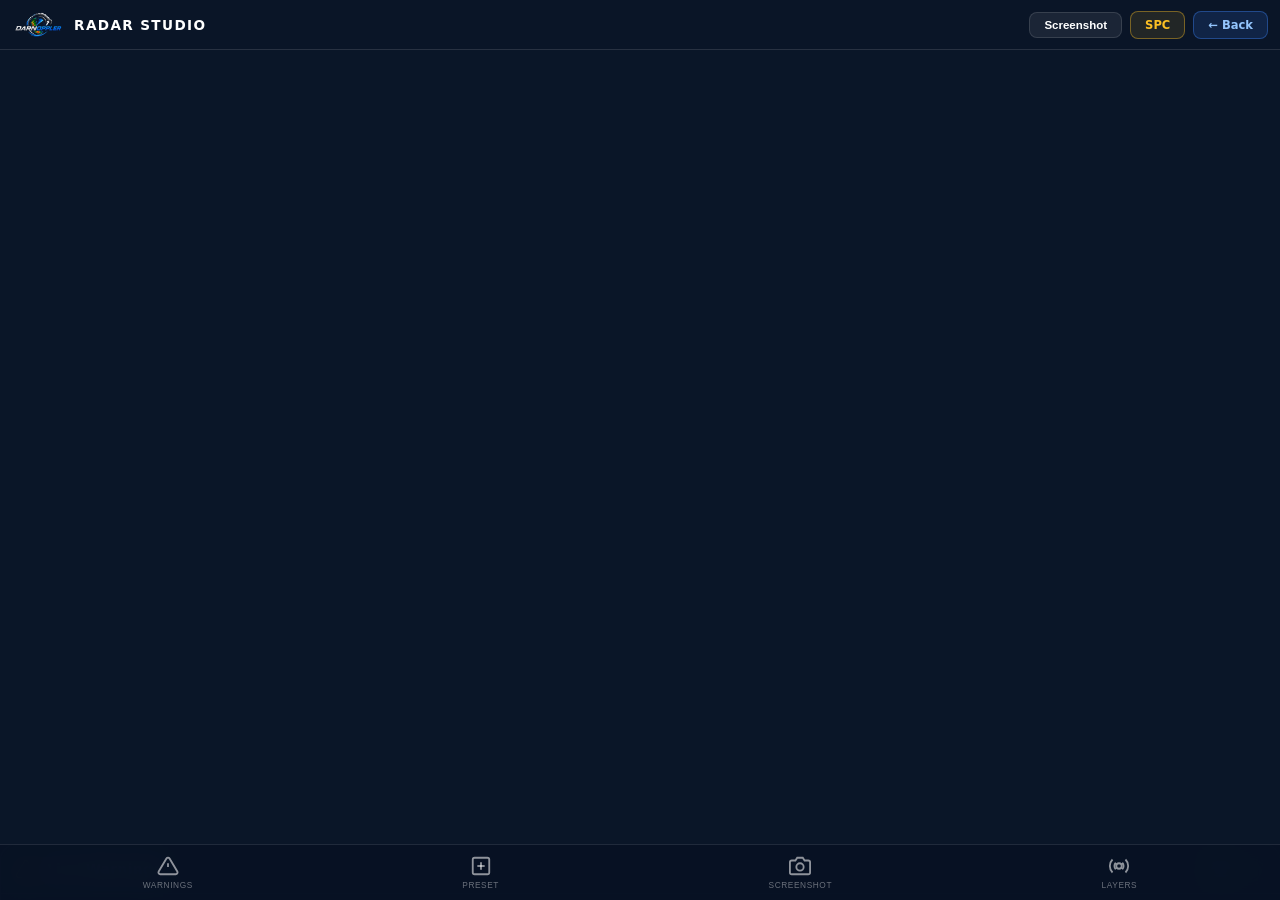
==== commit 1b25274e: "conditional weather backgrounds — rain variants for all 4 time-of-day scenes and mobile adjustments" ====
--- a/radar.html
+++ b/radar.html
@@ -4326,9 +4326,9 @@
                 </label>
               </div>
               <div class="filter-row">
-                <span class="filter-label">SPC Legend</span>
+                <span class="filter-label">Wind Particles</span>
                 <label class="toggle-switch">
-                  <input type="checkbox" id="toggle-spc-legend" checked>
+                  <input type="checkbox" id="toggle-wind-layer" checked>
                   <div class="toggle-track"></div>
                   <div class="toggle-thumb"></div>
                 </label>
@@ -4345,7 +4345,7 @@
             </div>
 
             <!-- SPC Outlook Controls -->
-            <div class="panel-section" id="spc-settings-section">
+            <div class="panel-section" id="spc-settings-section" style="display:none;">
               <div class="panel-section-title" id="spc-settings-toggle" style="cursor:pointer;display:flex;align-items:center;justify-content:space-between;" title="Click to expand/collapse">
                 SPC Outlook
                 <svg id="spc-settings-chevron" viewBox="0 0 24 24" fill="none" stroke="currentColor" stroke-width="2" style="width:14px;height:14px;transition:transform 0.2s;"><polyline points="6 9 12 15 18 9"/></svg>
@@ -4363,6 +4363,14 @@
                   <button class="spc-type-btn" data-type="torn">Tornado</button>
                   <button class="spc-type-btn" data-type="wind">Wind</button>
                   <button class="spc-type-btn" data-type="hail">Hail</button>
+                </div>
+                <div class="filter-row" style="margin-top:8px;border-top:1px solid rgba(255,255,255,0.08);padding-top:8px;">
+                  <span class="filter-label">SPC Legend</span>
+                  <label class="toggle-switch">
+                    <input type="checkbox" id="toggle-spc-legend" checked>
+                    <div class="toggle-track"></div>
+                    <div class="toggle-thumb"></div>
+                  </label>
                 </div>
               </div>
             </div>
@@ -5175,10 +5183,11 @@
     </button>
     <button class="mobile-bar-btn" id="mobile-radar-toggle-btn">
       <svg viewBox="0 0 24 24" fill="none" stroke="currentColor" stroke-width="2">
-        <circle cx="12" cy="12" r="2"/>
-        <path d="M16.24 7.76a6 6 0 010 8.49m-8.48-.01a6 6 0 010-8.49m11.31-2.82a10 10 0 010 14.14m-14.14 0a10 10 0 010-14.14"/>
+        <circle cx="12" cy="12" r="3"/>
+        <path d="M19.07 4.93a10 10 0 010 14.14M4.93 4.93a10 10 0 000 14.14"/>
+        <path d="M15.54 8.46a5 5 0 010 7.07M8.46 8.46a5 5 0 000 7.07"/>
       </svg>
-      <span>Radar</span>
+      <span>Layers</span>
     </button>
   </div>
 
@@ -5465,6 +5474,7 @@
   </svg>
   <script src="https://unpkg.com/leaflet@1.9.4/dist/leaflet.js"></script>
   <script src="https://cdnjs.cloudflare.com/ajax/libs/leaflet.draw/1.0.4/leaflet.draw.js"></script>
+  <script src="https://unpkg.com/leaflet-velocity@2.1.0/dist/leaflet-velocity.min.js"></script>
   <script src="https://cdn.jsdelivr.net/npm/dom-to-image-more@3.4.1/dist/dom-to-image-more.min.js"></script>
   <script src="config.js"></script>
 
@@ -5707,6 +5717,9 @@
   let iowaOutlineLayer  = null;
   let surroundingStatesLayer = null;
   let radarLayer    = null;
+  let windLayer     = null;
+  let windEnabled   = true;
+  const WIND_URL    = 'https://tile-proxy.derekdhoang.workers.dev/wind';
   let baseLayer     = null;
   let labelsLayer   = null;
   let spcMap        = null;
@@ -6002,7 +6015,7 @@
       center: IOWA_CENTER, zoom: DEFAULT_ZOOM,
       zoomControl: true, scrollWheelZoom: true,
       minZoom: 6,   // ← can't zoom further out than Iowa + neighbors
-      maxZoom: 8,
+      maxZoom: 12,
     });
 
     // Base layer
@@ -6105,6 +6118,7 @@
     initBroadcastMode();
     initWarnings();
     initScreenshot();
+    initWindLayer();
     initMobileUI();
   }
   
@@ -8773,7 +8787,11 @@
       if (spcLegend) spcLegend.classList.remove('visible');
       timestamp.style.display = 'block';
       setTimeout(() => map.invalidateSize(), 50);
-      
+
+      // Hide SPC settings section when on Radar tab
+      const spcSection = document.getElementById('spc-settings-section');
+      if (spcSection) spcSection.style.display = 'none';
+
       // Switch overlay if SPC overlay was active
       const spcOverlay = document.getElementById('broadcast-spc-overlay');
       const radarOverlay = document.getElementById('broadcast-radar-overlay');
@@ -8796,7 +8814,11 @@
       if (spcLegend) spcLegend.classList.add('visible');
       timestamp.style.display = 'none';
       initSPCMap();
-      
+
+      // Show SPC settings section when on SPC tab
+      const spcSection = document.getElementById('spc-settings-section');
+      if (spcSection) spcSection.style.display = '';
+
       // Switch overlay if radar overlay was active
       const spcOverlay = document.getElementById('broadcast-spc-overlay');
       const radarOverlay = document.getElementById('broadcast-radar-overlay');
@@ -9161,6 +9183,17 @@
     document.getElementById('toggle-radar-legend')?.addEventListener('change', (e) => {
       const el = document.getElementById('map-legend');
       if (el) el.style.display = e.target.checked ? '' : 'none';
+    });
+
+    // Wind Particles toggle
+    document.getElementById('toggle-wind-layer')?.addEventListener('change', (e) => {
+      windEnabled = e.target.checked;
+      if (!windLayer) return;
+      if (windEnabled) {
+        windLayer.addTo(map);
+      } else {
+        map.removeLayer(windLayer);
+      }
     });
 
     // SPC Legend toggle
@@ -10379,6 +10412,9 @@
         doScreenshot();
       }
     });
+
+    // Expose for mobile button
+    window.captureScreenshot = doScreenshot;
   }
 
   // ── CIRCLE DRAG (edit mode only) ──────────────────────────────────────
@@ -10513,18 +10549,43 @@
 
 
     // ── INIT STUDIO IMMEDIATELY ──────────────────────────────────────────
+  // ── WIND PARTICLES ────────────────────────────────────────────────────
+  async function initWindLayer() {
+    try {
+      const res = await fetch(WIND_URL);
+      if (!res.ok) throw new Error(`Wind fetch failed: ${res.status}`);
+      const data = await res.json();
+
+      windLayer = L.velocityLayer({
+        displayValues:      false,
+        data:               data,
+        maxVelocity:        20,
+        colorScale:         ['rgba(255,255,255,0.25)', 'rgba(255,255,255,0.6)', 'rgba(255,255,255,0.9)'],
+        velocityScale:      0.005,
+        particleAge:        64,
+        lineWidth:          1.2,
+        particleMultiplier: 0.0050,
+        frameRate:          16,
+      });
+
+      if (windEnabled) windLayer.addTo(map);
+      console.log('Wind layer loaded');
+    } catch (err) {
+      console.warn('Wind layer unavailable:', err.message);
+      // Silently fail — wind is optional
+      const toggle = document.getElementById('toggle-wind-layer');
+      if (toggle) { toggle.checked = false; toggle.disabled = true; }
+    }
+  }
+
   // ── MOBILE UI ─────────────────────────────────────────────────────────
   function initMobileUI() {
-    const isMobileLandscape = () =>
-      (window.innerWidth <= 1366 && window.matchMedia('(orientation: landscape)').matches) ||
-      window.innerWidth <= 900;
-
-    if (!isMobileLandscape()) return;
-
-    const sidebar = document.getElementById('warnings-sidebar');
-    const mobileWarningsBtn = document.getElementById('mobile-warnings-btn');
-    const mobilePresetBtn   = document.getElementById('mobile-preset-btn');
-    const mobileScreenshot  = document.getElementById('mobile-screenshot-btn');
+    // Always wire mobile button handlers — CSS controls visibility based on screen size.
+    // Don't gate on window.innerWidth at load time since orientation can change after init.
+    const sidebar            = document.getElementById('warnings-sidebar');
+    const mobileWarningsBtn  = document.getElementById('mobile-warnings-btn');
+    const mobilePresetBtn    = document.getElementById('mobile-preset-btn');
+    const mobileScreenshot   = document.getElementById('mobile-screenshot-btn');
 
     let warningsOpen = false;
 
@@ -10538,9 +10599,9 @@
     // Preset — open picker grid
     mobilePresetBtn?.addEventListener('click', () => showMobilePresetPicker());
 
-    // Screenshot — delegate to existing handler
+    // Screenshot — call captureScreenshot directly (desktop btn is hidden on mobile)
     mobileScreenshot?.addEventListener('click', () => {
-      document.getElementById('screenshot-btn')?.click();
+      captureScreenshot();
     });
 
     // Tap map to dismiss warnings sheet
@@ -10550,6 +10611,21 @@
         sidebar?.classList.remove('mobile-open');
         mobileWarningsBtn?.classList.remove('active');
       }
+    });
+
+    // Radar button — opens quick settings panel
+    const mobileRadarBtn = document.getElementById('mobile-radar-toggle-btn');
+    mobileRadarBtn?.addEventListener('click', () => showMobileQuickSettings());
+
+    // Re-check layout on orientation change
+    window.addEventListener('orientationchange', () => {
+      setTimeout(() => {
+        if (map) map.invalidateSize();
+        // Close warnings sheet on rotation
+        warningsOpen = false;
+        sidebar?.classList.remove('mobile-open');
+        mobileWarningsBtn?.classList.remove('active');
+      }, 300);
     });
   }
 
@@ -10602,6 +10678,117 @@
     document.getElementById('close-mobile-picker')?.addEventListener('click', () => picker.remove());
   }
 
+  function showMobileQuickSettings() {
+    const existing = document.getElementById('mobile-quick-settings');
+    if (existing) { existing.remove(); return; }
+
+    // Current states
+    const radarCurrentlyOn   = radarLayer ? (parseFloat(radarLayer.options.opacity ?? 1) > 0) : true;
+    const windCurrentlyOn    = windEnabled;
+    const legendCurrentlyOn  = document.getElementById('map-legend')?.style.display !== 'none';
+    const warningToggle      = document.getElementById('filter-warnings');
+    const warningsCurrentlyOn = warningToggle ? warningToggle.checked : true;
+
+    const panel = document.createElement('div');
+    panel.id = 'mobile-quick-settings';
+    panel.style.cssText = `
+      position:fixed;bottom:56px;left:0;right:0;z-index:700;
+      background:rgba(8,18,36,0.97);backdrop-filter:blur(14px);
+      -webkit-backdrop-filter:blur(14px);
+      border-top:0.5px solid rgba(255,255,255,0.12);
+      border-radius:16px 16px 0 0;padding:16px 16px 12px;
+    `;
+
+    const row = (id, label, isOn) => `
+      <div style="display:flex;align-items:center;justify-content:space-between;padding:10px 0;border-bottom:0.5px solid rgba(255,255,255,0.07);">
+        <span style="font-size:0.85rem;font-weight:600;color:${isOn ? '#fff' : 'rgba(255,255,255,0.4)'};">${label}</span>
+        <div id="qs-${id}" data-on="${isOn}" style="
+          width:44px;height:24px;border-radius:12px;cursor:pointer;transition:all 0.2s;
+          background:${isOn ? '#3b82f6' : 'rgba(255,255,255,0.12)'};
+          position:relative;flex-shrink:0;
+        ">
+          <div style="
+            position:absolute;top:3px;left:${isOn ? '22px' : '3px'};
+            width:18px;height:18px;border-radius:50%;background:#fff;
+            transition:left 0.2s;box-shadow:0 1px 3px rgba(0,0,0,0.3);
+          "></div>
+        </div>
+      </div>`;
+
+    panel.innerHTML = `
+      <div style="font-size:0.68rem;font-weight:700;letter-spacing:0.1em;text-transform:uppercase;color:rgba(255,255,255,0.38);margin-bottom:4px;">Quick Settings</div>
+      ${row('radar',   'Radar',        radarCurrentlyOn)}
+      ${row('wind',    'Wind Particles', windCurrentlyOn)}
+      ${row('warnings','Live Warnings', warningsCurrentlyOn)}
+      ${row('legend',  'Radar Legend',  legendCurrentlyOn)}
+      <button id="close-quick-settings" style="
+        width:100%;margin-top:12px;padding:11px;
+        background:rgba(255,255,255,0.04);border:0.5px solid rgba(255,255,255,0.08);
+        border-radius:8px;color:rgba(255,255,255,0.38);font-size:0.75rem;cursor:pointer;
+      ">Close</button>
+    `;
+
+    document.body.appendChild(panel);
+
+    // Wire each toggle
+    function wireToggle(id, onFn, offFn) {
+      const el = document.getElementById(`qs-${id}`);
+      if (!el) return;
+      el.addEventListener('click', () => {
+        const isOn = el.dataset.on === 'true';
+        const nowOn = !isOn;
+        el.dataset.on = nowOn;
+        // Update pill appearance
+        el.style.background = nowOn ? '#3b82f6' : 'rgba(255,255,255,0.12)';
+        el.querySelector('div').style.left = nowOn ? '22px' : '3px';
+        // Update label color
+        const label = el.closest('div[style]').querySelector('span');
+        if (label) label.style.color = nowOn ? '#fff' : 'rgba(255,255,255,0.4)';
+        nowOn ? onFn() : offFn();
+      });
+    }
+
+    // Radar
+    wireToggle('radar',
+      () => { if (radarLayer) radarLayer.setOpacity(1); },
+      () => { if (radarLayer) radarLayer.setOpacity(0); }
+    );
+
+    // Wind
+    wireToggle('wind',
+      () => { windEnabled = true;  if (windLayer) windLayer.addTo(map); document.getElementById('toggle-wind-layer') && (document.getElementById('toggle-wind-layer').checked = true); },
+      () => { windEnabled = false; if (windLayer) map.removeLayer(windLayer); document.getElementById('toggle-wind-layer') && (document.getElementById('toggle-wind-layer').checked = false); }
+    );
+
+    // Live Warnings
+    wireToggle('warnings',
+      () => {
+        const sidebar = document.getElementById('warnings-sidebar');
+        const expandBtn = document.getElementById('warnings-expand-btn');
+        if (sidebar) sidebar.style.display = '';
+        if (expandBtn) expandBtn.style.display = '';
+        if (warningToggle) warningToggle.checked = true;
+        if (map) setTimeout(() => map.invalidateSize(), 260);
+      },
+      () => {
+        const sidebar = document.getElementById('warnings-sidebar');
+        const expandBtn = document.getElementById('warnings-expand-btn');
+        if (sidebar) sidebar.style.display = 'none';
+        if (expandBtn) expandBtn.style.display = 'none';
+        if (warningToggle) warningToggle.checked = false;
+        if (map) setTimeout(() => map.invalidateSize(), 260);
+      }
+    );
+
+    // Radar Legend
+    wireToggle('legend',
+      () => { const el = document.getElementById('map-legend'); if (el) el.style.display = ''; document.getElementById('toggle-radar-legend') && (document.getElementById('toggle-radar-legend').checked = true); },
+      () => { const el = document.getElementById('map-legend'); if (el) el.style.display = 'none'; document.getElementById('toggle-radar-legend') && (document.getElementById('toggle-radar-legend').checked = false); }
+    );
+
+    document.getElementById('close-quick-settings')?.addEventListener('click', () => panel.remove());
+  }
+
   initStudio();
 
   // Handle orientation changes and window resizes (important for iPad)
